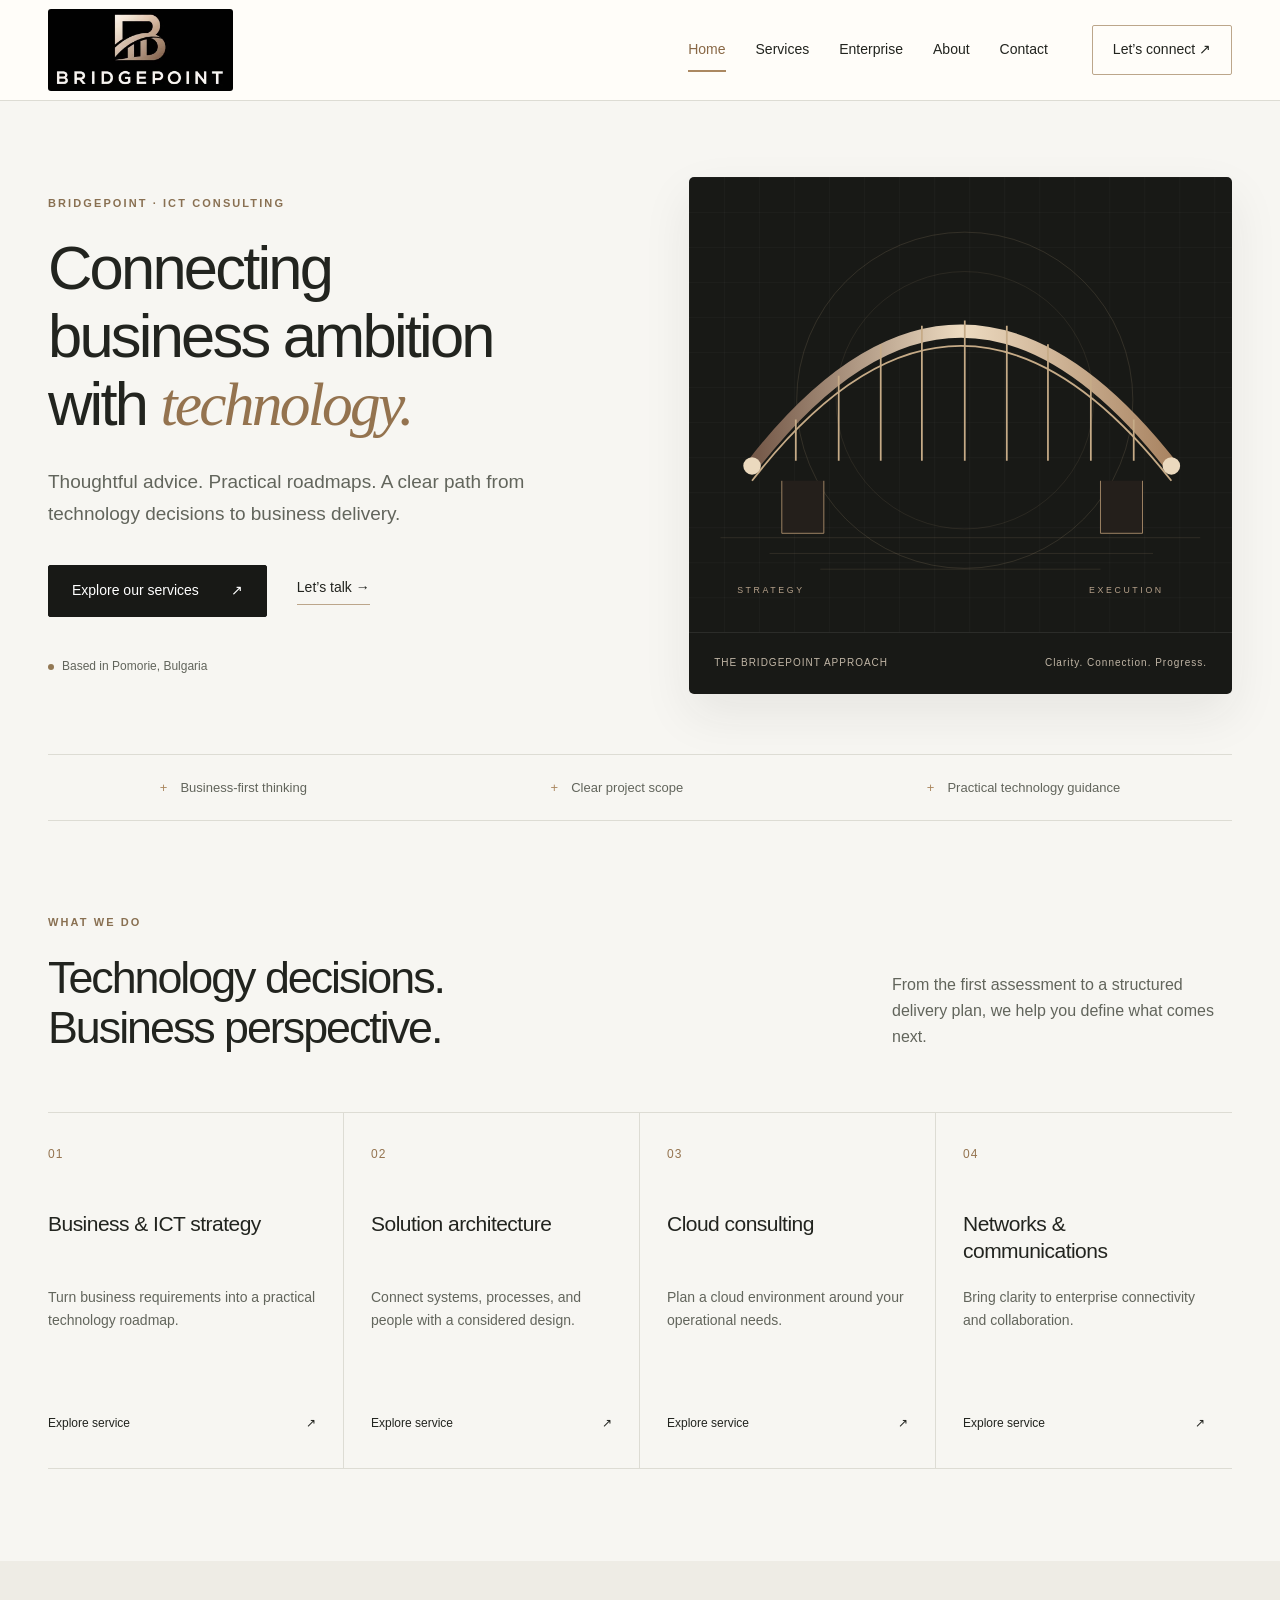
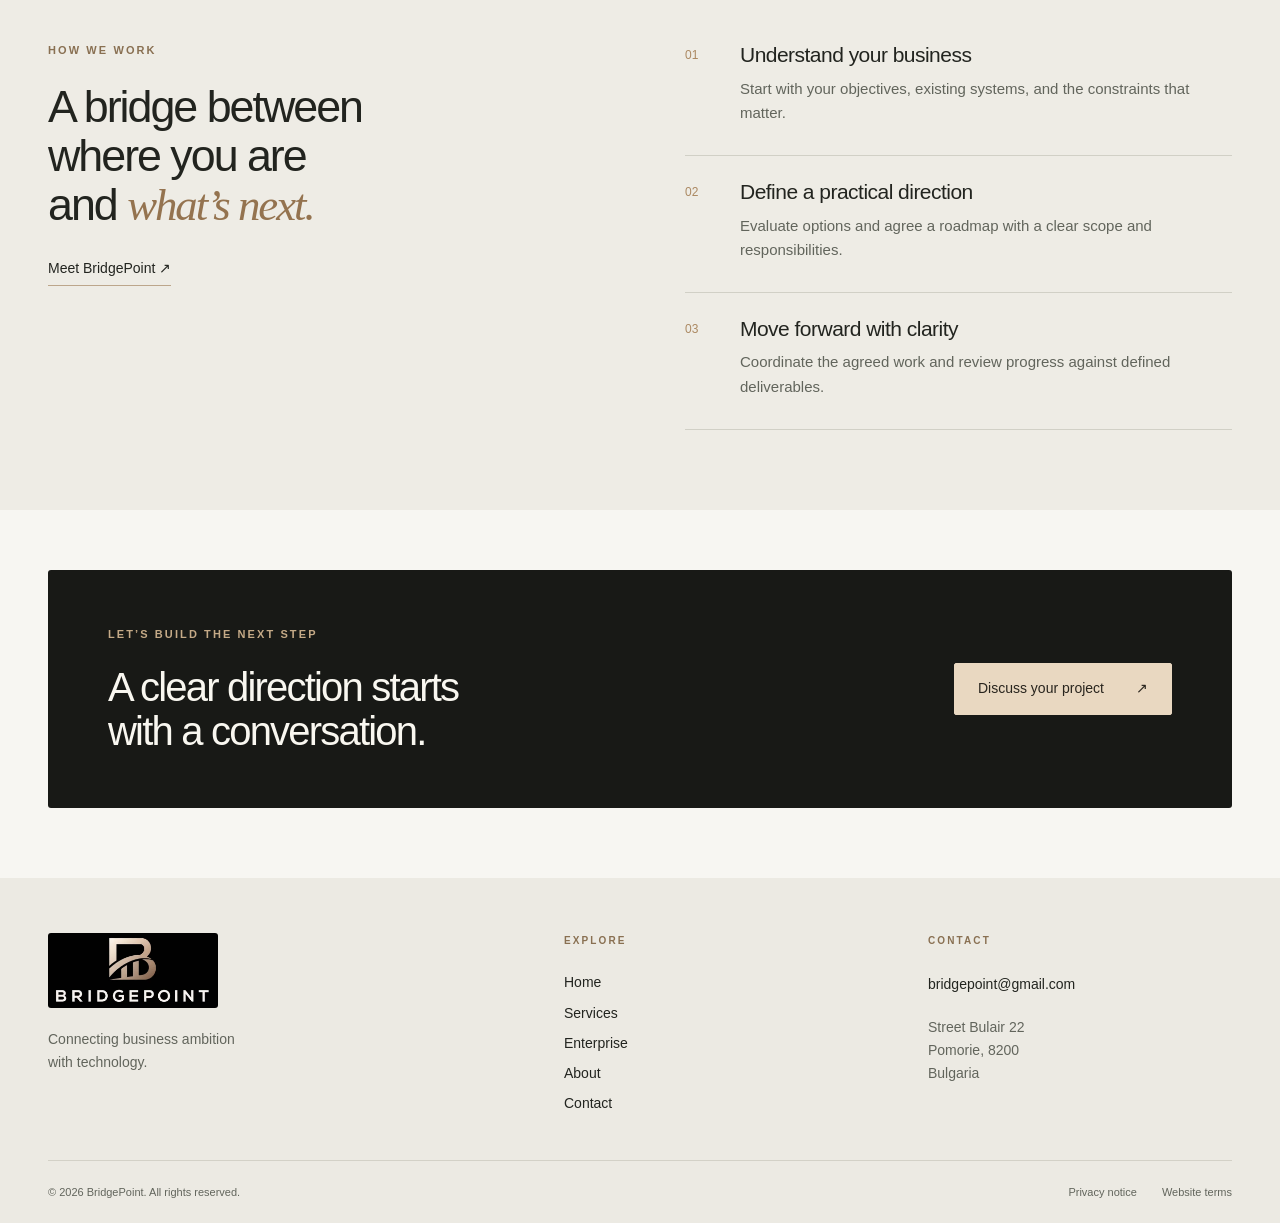
==== index.html @ 07d1a345 "Build BridgePoint multipage ICT consulting website" ====
<!doctype html><html lang="en"><head><meta charset="UTF-8"><meta name="viewport" content="width=device-width, initial-scale=1"><title>ICT Consulting & Business Technology | BridgePoint</title><meta name="description" content="BridgePoint ICT consulting: business technology strategy, solution architecture, cloud planning, and enterprise communications. Pomorie, Bulgaria."><link rel="canonical" href="https://bridgepoints.eu/"><meta name="theme-color" content="#181916"><meta property="og:title" content="ICT Consulting & Business Technology | BridgePoint"><meta property="og:description" content="Connecting business ambition with technology. ICT consulting based in Pomorie, Bulgaria."><meta property="og:type" content="website"><link rel="icon" href="assets/favicon.svg" type="image/svg+xml"><link rel="stylesheet" href="assets/site.css"><script src="assets/site.js" defer></script></head><body><a class="skip-link" href="#main">Skip to content</a><header class="header"><div class="wrap nav-wrap"><a class="brand" href="index.html" aria-label="BridgePoint home"><img src="assets/bridgepoint-logo.webp" width="990" height="435" alt="BridgePoint"></a><button class="menu-button" type="button" aria-expanded="false" aria-controls="primary-nav">Menu <span aria-hidden="true">☰</span></button><nav id="primary-nav" aria-label="Main navigation"><a href="index.html" aria-current="page">Home</a><a href="services.html" >Services</a><a href="enterprise.html" >Enterprise</a><a href="about.html" >About</a><a href="contact.html" >Contact</a><a class="nav-cta" href="contact.html">Let’s connect ↗</a></nav></div></header><main id="main"><section class="hero"><div class="wrap hero-grid"><div class="hero-copy"><p class="eyebrow">BRIDGEPOINT · ICT CONSULTING</p><h1>Connecting<br>business ambition<br>with <em>technology.</em></h1><p class="lead">Thoughtful advice. Practical roadmaps. A clear path from technology decisions to business delivery.</p><div class="actions"><a class="button" href="services.html">Explore our services <span aria-hidden="true">↗</span></a><a class="text-link" href="contact.html">Let’s talk <span aria-hidden="true">→</span></a></div><div class="hero-note"><span class="dot"></span> Based in Pomorie, Bulgaria</div></div><div class="hero-visual"><svg class="bridge-art" viewBox="0 0 620 520" role="img" aria-label="Architectural illustration of a bridge connecting two points"><defs><linearGradient id="gold" x1="0" x2="1"><stop stop-color="#735747"/><stop offset=".5" stop-color="#eddbc1"/><stop offset="1" stop-color="#a98462"/></linearGradient><pattern id="grid" width="40" height="40" patternUnits="userSpaceOnUse"><path d="M40 0H0V40" fill="none" stroke="#ffffff" stroke-opacity=".055"/></pattern></defs><rect width="620" height="520" fill="url(#grid)"/><circle cx="315" cy="255" r="192" fill="none" stroke="#c6ab87" stroke-opacity=".18"/><circle cx="315" cy="255" r="147" fill="none" stroke="#c6ab87" stroke-opacity=".12"/><path d="M72 330Q310 22 551 330" fill="none" stroke="url(#gold)" stroke-width="15"/><path d="M72 347Q310 39 551 347" fill="none" stroke="#c6ab87" stroke-width="2"/><path d="M73 330H551" stroke="url(#gold)" stroke-width="14"/><g stroke="#c6ab87" stroke-width="2"><path d="M122 277V324M171 227V324M219 191V324M266 170V324M315 164V324M363 170V324M410 191V324M459 227V324M508 277V324"/></g><path d="M106 347V407H154V347M470 347V407H518V347" fill="#241f1b" stroke="#ae906e"/><path d="M36 412H584M92 430H530M150 448H470" stroke="#c6ab87" stroke-opacity=".15"/><circle cx="72" cy="330" r="10" fill="#ebd9be"/><circle cx="551" cy="330" r="10" fill="#ebd9be"/><text x="55" y="475" fill="#b7a28b" font-size="10" letter-spacing="3">STRATEGY</text><text x="457" y="475" fill="#b7a28b" font-size="10" letter-spacing="3">EXECUTION</text></svg><div class="visual-caption"><span>THE BRIDGEPOINT APPROACH</span><span>Clarity. Connection. Progress.</span></div></div></div></section><div class="principles wrap"><span>Business-first thinking</span><span>Clear project scope</span><span>Practical technology guidance</span></div><section class="section wrap"><div class="section-heading"><div><p class="eyebrow">WHAT WE DO</p><h2>Technology decisions.<br>Business perspective.</h2></div><p>From the first assessment to a structured delivery plan, we help you define what comes next.</p></div><div class="card-grid"><article class="service-card"><span class="number">01</span><h3>Business & ICT strategy</h3><p>Turn business requirements into a practical technology roadmap.</p><a href="services.html#service-01">Explore service <span aria-hidden="true">↗</span></a></article><article class="service-card"><span class="number">02</span><h3>Solution architecture</h3><p>Connect systems, processes, and people with a considered design.</p><a href="services.html#service-02">Explore service <span aria-hidden="true">↗</span></a></article><article class="service-card"><span class="number">03</span><h3>Cloud consulting</h3><p>Plan a cloud environment around your operational needs.</p><a href="services.html#service-03">Explore service <span aria-hidden="true">↗</span></a></article><article class="service-card"><span class="number">04</span><h3>Networks & communications</h3><p>Bring clarity to enterprise connectivity and collaboration.</p><a href="services.html#service-04">Explore service <span aria-hidden="true">↗</span></a></article></div></section><section class="approach"><div class="wrap split"><div><p class="eyebrow">HOW WE WORK</p><h2>A bridge between<br>where you are<br>and <em>what’s next.</em></h2><a class="text-link" href="about.html">Meet BridgePoint <span aria-hidden="true">↗</span></a></div><div class="steps"><article><span>01</span><div><h3>Understand your business</h3><p>Start with your objectives, existing systems, and the constraints that matter.</p></div></article><article><span>02</span><div><h3>Define a practical direction</h3><p>Evaluate options and agree a roadmap with a clear scope and responsibilities.</p></div></article><article><span>03</span><div><h3>Move forward with clarity</h3><p>Coordinate the agreed work and review progress against defined deliverables.</p></div></article></div></div></section><section class="cta wrap"><div><p class="eyebrow">LET’S BUILD THE NEXT STEP</p><h2>A clear direction starts<br>with a conversation.</h2></div><a class="button light" href="contact.html">Discuss your project <span aria-hidden="true">↗</span></a></section></main><footer><div class="wrap footer-grid"><div><a class="brand footer-brand" href="index.html"><img src="assets/bridgepoint-logo.webp" alt="BridgePoint" width="990" height="435"></a><p>Connecting business ambition<br>with technology.</p></div><div><p class="eyebrow">EXPLORE</p><a href="index.html" aria-current="page">Home</a><a href="services.html" >Services</a><a href="enterprise.html" >Enterprise</a><a href="about.html" >About</a><a href="contact.html" >Contact</a></div><div><p class="eyebrow">CONTACT</p><a href="mailto:bridgepoint@gmail.com">bridgepoint@gmail.com</a><address>Street Bulair 22<br>Pomorie, 8200<br>Bulgaria</address></div></div><div class="wrap footer-bottom"><span>© 2026 BridgePoint. All rights reserved.</span><div><a href="privacy.html">Privacy notice</a><a href="terms.html">Website terms</a></div></div></footer></body></html>
---- assets/site.css ----
:root{--paper:#f7f6f2;--ink:#22241f;--muted:#62655c;--gold:#ab8861;--line:#dddcd4;--dark:#181916;--serif:Georgia,'Times New Roman',serif}*{box-sizing:border-box}html{scroll-behavior:smooth;scroll-padding-top:100px}body{margin:0;background:var(--paper);color:var(--ink);font-family:Arial,Helvetica,sans-serif;font-size:16px;line-height:1.65}a{color:inherit;text-decoration:none}button,input,select,textarea{font:inherit}a,button{-webkit-tap-highlight-color:transparent}button{cursor:pointer}.wrap{width:min(1240px,calc(100% - 96px));margin:auto}h1,h2,h3,p{margin-top:0}h1,h2{font-weight:400;letter-spacing:-.045em;line-height:1.1}h1{font-size:clamp(44px,4.8vw,72px);margin-bottom:28px}h2{font-size:clamp(34px,3.5vw,48px);margin-bottom:25px}h3{font-size:21px;line-height:1.3;font-weight:500;letter-spacing:-.025em}em{font-family:var(--serif);font-weight:400;color:#94734f}p{color:var(--muted)}.eyebrow{font-size:11px;letter-spacing:2.1px;font-weight:600;color:#897052;margin-bottom:22px}.lead{font-size:19px;line-height:1.7;max-width:570px}.lead.small{font-size:18px}.header{background:#fffdf9;position:sticky;top:0;z-index:20;border-bottom:1px solid var(--line)}.nav-wrap{height:100px;display:flex;align-items:center;justify-content:space-between;gap:30px}.brand{display:block;width:185px;background:#000;flex-shrink:0;border-radius:3px;overflow:hidden}.brand img{display:block;width:100%;height:auto}.nav-wrap nav{display:flex;align-items:center;gap:30px;font-size:14px}.nav-wrap nav a{padding:8px 0}.nav-wrap nav a[aria-current]{color:#896846;box-shadow:0 2px #ab8861}.nav-wrap nav .nav-cta{padding:12px 20px;border:1px solid #bca68b;margin-left:14px;border-radius:2px}.menu-button{display:none}.hero{padding:76px 0 60px}.hero-grid{display:grid;grid-template-columns:1.08fr 1fr;gap:55px;align-items:center}.hero-copy{padding:12px 0}.hero-visual{background:var(--dark);border-radius:5px;position:relative;overflow:hidden;box-shadow:0 20px 50px #292b2114}.bridge-art{display:block;width:100%;height:auto}.visual-caption{display:flex;justify-content:space-between;border-top:1px solid #ffffff15;padding:22px 25px;color:#c1b6a6;font-size:10px;letter-spacing:1px;gap:16px}.actions{display:flex;align-items:center;gap:30px;margin:34px 0}.button{display:inline-flex;align-items:center;justify-content:center;gap:32px;min-height:52px;background:var(--dark);color:#fff;padding:13px 23px;border:1px solid var(--dark);border-radius:2px;font-size:14px;transition:transform .2s,background .2s}.button:hover{background:#3b3b30;transform:translateY(-2px)}.button.light{background:#e9d8c1;color:#29251e;border-color:#e9d8c1}.button.light:hover{background:#fff1df}.text-link{font-size:14px;border-bottom:1px solid #bca68b;display:inline-block;padding-bottom:5px}.hero-note{color:var(--muted);font-size:12px;display:flex;align-items:center;gap:8px;margin-top:40px}.dot{width:6px;height:6px;background:#927854;border-radius:50%}.principles{border-top:1px solid var(--line);border-bottom:1px solid var(--line);display:flex;justify-content:space-around;gap:20px;padding:22px 0;font-size:13px;color:#62655c}.principles span:before{content:'+';color:var(--gold);margin-right:13px}.section{padding-top:92px;padding-bottom:92px}.section-heading{display:flex;justify-content:space-between;align-items:flex-end;gap:60px;margin-bottom:35px}.section-heading p:last-child{max-width:340px;margin-bottom:26px}.card-grid{display:grid;grid-template-columns:repeat(4,1fr);border-top:1px solid var(--line);border-bottom:1px solid var(--line)}.service-card{padding:32px 27px 35px 0;border-right:1px solid var(--line)}.service-card:not(:first-child){padding-left:27px}.service-card:last-child{border-right:0}.number{font-size:12px;color:#94734f;display:block;margin-bottom:45px;letter-spacing:1px}.service-card h3{min-height:55px}.service-card p{font-size:14px;min-height:94px}.service-card a{font-size:12px;display:flex;justify-content:space-between;padding-top:20px}.approach{background:#eeece5;padding:80px 0}.split{display:grid;grid-template-columns:1fr 1fr;gap:90px;align-items:start}.steps article{display:flex;gap:30px;border-bottom:1px solid #d1d0c6;padding:22px 0}.steps article:first-child{padding-top:0}.steps article>span{color:var(--gold);font-size:12px;min-width:25px;padding-top:5px}.steps h3{margin-bottom:8px}.steps p{font-size:15px;margin-bottom:7px}.cta{background:var(--dark);color:#f9f7f0;padding:55px 60px;display:flex;justify-content:space-between;align-items:center;gap:35px;margin-top:60px;margin-bottom:70px;border-radius:3px}.cta .eyebrow{color:#c5aa87}.cta h2{font-size:40px;margin:0}.cta .button{flex-shrink:0}footer{background:#eceae3;padding:55px 0 22px}.footer-grid{display:grid;grid-template-columns:1.5fr 1fr 1fr;gap:60px}.footer-brand{width:170px;margin-bottom:20px}.footer-grid p{font-size:14px}.footer-grid>div:nth-child(2) a{display:block;font-size:14px;margin-bottom:7px}.footer-grid .eyebrow{font-size:10px}.footer-grid address{font-size:14px;margin-top:18px;color:var(--muted);font-style:normal}.footer-grid>div:last-child>a{font-size:14px}.footer-bottom{border-top:1px solid #d3d1c7;margin-top:38px;padding-top:22px;display:flex;justify-content:space-between;font-size:11px;color:var(--muted);gap:20px}.footer-bottom>div{display:flex;gap:25px}.page-hero{padding-top:75px;padding-bottom:65px;border-bottom:1px solid var(--line)}.page-hero h1{font-size:clamp(42px,5vw,70px)}.page-hero .lead{max-width:650px;margin-bottom:0}.service-detail{padding:50px 0;display:grid;grid-template-columns:.15fr 1fr .8fr;gap:50px;border-bottom:1px solid var(--line);scroll-margin-top:100px}.service-detail h2{font-size:32px}.service-detail p{margin-bottom:0}.service-detail ul{margin:0;padding-left:20px;color:var(--muted);font-size:15px}.service-detail li{padding:6px 0}.enterprise-panel{display:grid;grid-template-columns:1fr 1fr;align-items:center;gap:40px;background:var(--dark);color:#fff;padding:55px;margin-top:55px;border-radius:4px}.enterprise-panel p{color:#b8b9ae;max-width:500px}.enterprise-panel .eyebrow{color:#c5aa87}.enterprise-panel .button{margin-top:20px}.three-grid{display:grid;grid-template-columns:repeat(3,1fr);gap:50px}.plain-card{border-top:1px solid var(--line);padding-top:28px}.plain-card .number{margin-bottom:35px}.plain-card p{font-size:15px}.brand-panel{background:#000;border-radius:4px;padding:50px 25px}.brand-panel img{width:100%;height:auto;display:block}.brand-panel p{text-align:center;font-size:9px;letter-spacing:2px;color:#b6a38e;margin:30px 0 0}.details p{border-bottom:1px solid var(--line);padding-bottom:16px;font-size:15px}.details span{display:block;font-size:11px;letter-spacing:1px;text-transform:uppercase;color:#94734f;margin-bottom:7px}.contact-grid{display:grid;grid-template-columns:.8fr 1.2fr;gap:90px;padding-top:60px;padding-bottom:85px}.email-link{font-size:clamp(16px,1.8vw,23px);display:inline-block;border-bottom:1px solid #bca68b;margin:15px 0 40px}.address{border-top:1px solid var(--line);padding-top:30px}.address .eyebrow{display:block}.address address{font-style:normal;font-size:18px;margin-bottom:20px}.muted{font-size:13px;margin-top:30px}.contact-form{background:#fffdfa;padding:40px;border:1px solid var(--line);border-radius:4px}.contact-form h2{font-size:28px;letter-spacing:-.03em}.contact-form>p{font-size:13px}.contact-form label{display:block;font-size:12px;font-weight:600;margin:0 0 20px}.form-row{display:grid;grid-template-columns:1fr 1fr;gap:20px}input,select,textarea{display:block;width:100%;background:#faf9f5;border:1px solid #c8c7be;border-radius:2px;padding:11px 12px;margin-top:7px;color:var(--ink);font-size:15px}textarea{resize:vertical}input:focus,select:focus,textarea:focus{outline:2px solid #94734f;outline-offset:2px}.form-note a{text-decoration:underline}#form-status{margin:16px 0 0}#email-fallback p{font-size:13px}.legal{padding-top:60px;padding-bottom:80px;max-width:850px}.legal h2{font-size:25px;margin-top:30px}.legal a{text-decoration:underline}.skip-link{position:fixed;left:20px;top:-80px;padding:10px 20px;background:#fff;z-index:50}.skip-link:focus{top:15px}:focus-visible{outline:2px solid #9d754d;outline-offset:5px}a:hover{color:#96734a}.button:hover{color:#fff}.button.light:hover{color:#29251e}
@media(min-width:1500px){.hero{padding-top:95px;padding-bottom:80px}}@media(max-width:1050px){.wrap{width:calc(100% - 56px)}.nav-wrap nav{gap:18px}.nav-wrap nav .nav-cta{display:none}.hero-grid{gap:30px}.hero-visual{align-self:center}.split,.contact-grid{gap:45px}.card-grid{grid-template-columns:1fr 1fr}.service-card:nth-child(2){border-right:0}.service-card:nth-child(n+3){border-top:1px solid var(--line)}.service-card:nth-child(3){padding-left:0}.service-card p{min-height:60px}.service-detail{gap:30px}.visual-caption{font-size:8px}.enterprise-panel{padding:35px}.three-grid{gap:30px}.cta{padding:40px}.cta h2{font-size:32px}}
@media(max-width:720px){.wrap{width:calc(100% - 40px)}.nav-wrap{height:78px}.brand{width:140px}.menu-button{display:flex;gap:13px;align-items:center;background:transparent;border:1px solid var(--line);padding:9px 13px;font-size:13px}.nav-wrap nav{display:none;position:absolute;top:77px;left:0;right:0;background:#fffdf9;padding:20px;border-bottom:1px solid var(--line);flex-direction:column;align-items:stretch;gap:6px}.nav-wrap nav.is-open{display:flex}.nav-wrap nav a{padding:10px 14px}.nav-wrap nav a[aria-current]{box-shadow:none;background:#f0ece3}.hero{padding:42px 0 35px}.hero-grid{grid-template-columns:1fr;gap:35px}.hero-copy{padding:0}.hero h1{font-size:clamp(40px,9.2vw,61px)}.hero .lead{font-size:17px}.eyebrow{font-size:10px;letter-spacing:1.7px}.actions{gap:20px;margin:26px 0}.button{font-size:13px;padding:12px 18px;gap:20px}.hero-note{margin-top:24px}.hero-visual .bridge-art{max-height:360px}.visual-caption{font-size:8px;padding:15px}.principles{flex-wrap:wrap;justify-content:flex-start;gap:10px 20px;padding:18px 0;font-size:11px}.section{padding-top:55px;padding-bottom:55px}.section-heading{display:block;margin-bottom:22px}.section-heading h2{font-size:36px}.section-heading p:last-child{font-size:15px;max-width:100%}.service-card{padding:25px 18px 25px 0}.service-card:not(:first-child){padding-left:18px}.service-card:nth-child(3){padding-left:0}.service-card h3{font-size:18px;min-height:48px}.service-card p{font-size:13px;min-height:95px}.service-card a{font-size:11px}.number{margin-bottom:26px}.split{grid-template-columns:1fr;gap:35px}.approach{padding:50px 0}.approach h2{font-size:38px}.steps article{gap:20px}.steps h3{font-size:19px}.cta{display:block;padding:35px 25px;margin-top:35px;margin-bottom:45px}.cta h2{font-size:32px}.cta .button{margin-top:30px}.footer-grid{grid-template-columns:1fr 1fr;gap:30px}.footer-grid>div:first-child{grid-column:1/-1}.footer-grid p{margin-bottom:0}.footer-grid .eyebrow{margin-bottom:15px}.footer-grid>div:last-child>a{font-size:12px}.footer-bottom{flex-direction:column;gap:15px}.page-hero{padding-top:45px;padding-bottom:40px}.page-hero h1{font-size:42px}.page-hero .lead{font-size:17px}.service-detail{grid-template-columns:1fr;padding:30px 0;gap:10px}.service-detail .number{margin:0}.service-detail h2{font-size:29px;margin-bottom:15px}.service-detail ul{margin-top:10px}.enterprise-panel{grid-template-columns:1fr;gap:20px;padding:30px 25px;margin-top:35px}.enterprise-panel .bridge-art{max-height:300px}.enterprise-panel h2{font-size:36px}.three-grid{grid-template-columns:1fr;gap:30px}.plain-card .number{margin-bottom:20px}.contact-grid{grid-template-columns:1fr;gap:40px;padding-top:40px;padding-bottom:45px}.contact-form{padding:25px 20px}.form-row{grid-template-columns:1fr;gap:0}.contact-form h2{font-size:25px}.email-link{font-size:21px}.brand-panel{padding:30px 20px}.legal{padding-top:30px;padding-bottom:45px}}
@media(prefers-reduced-motion:reduce){html{scroll-behavior:auto}*{transition:none!important}}
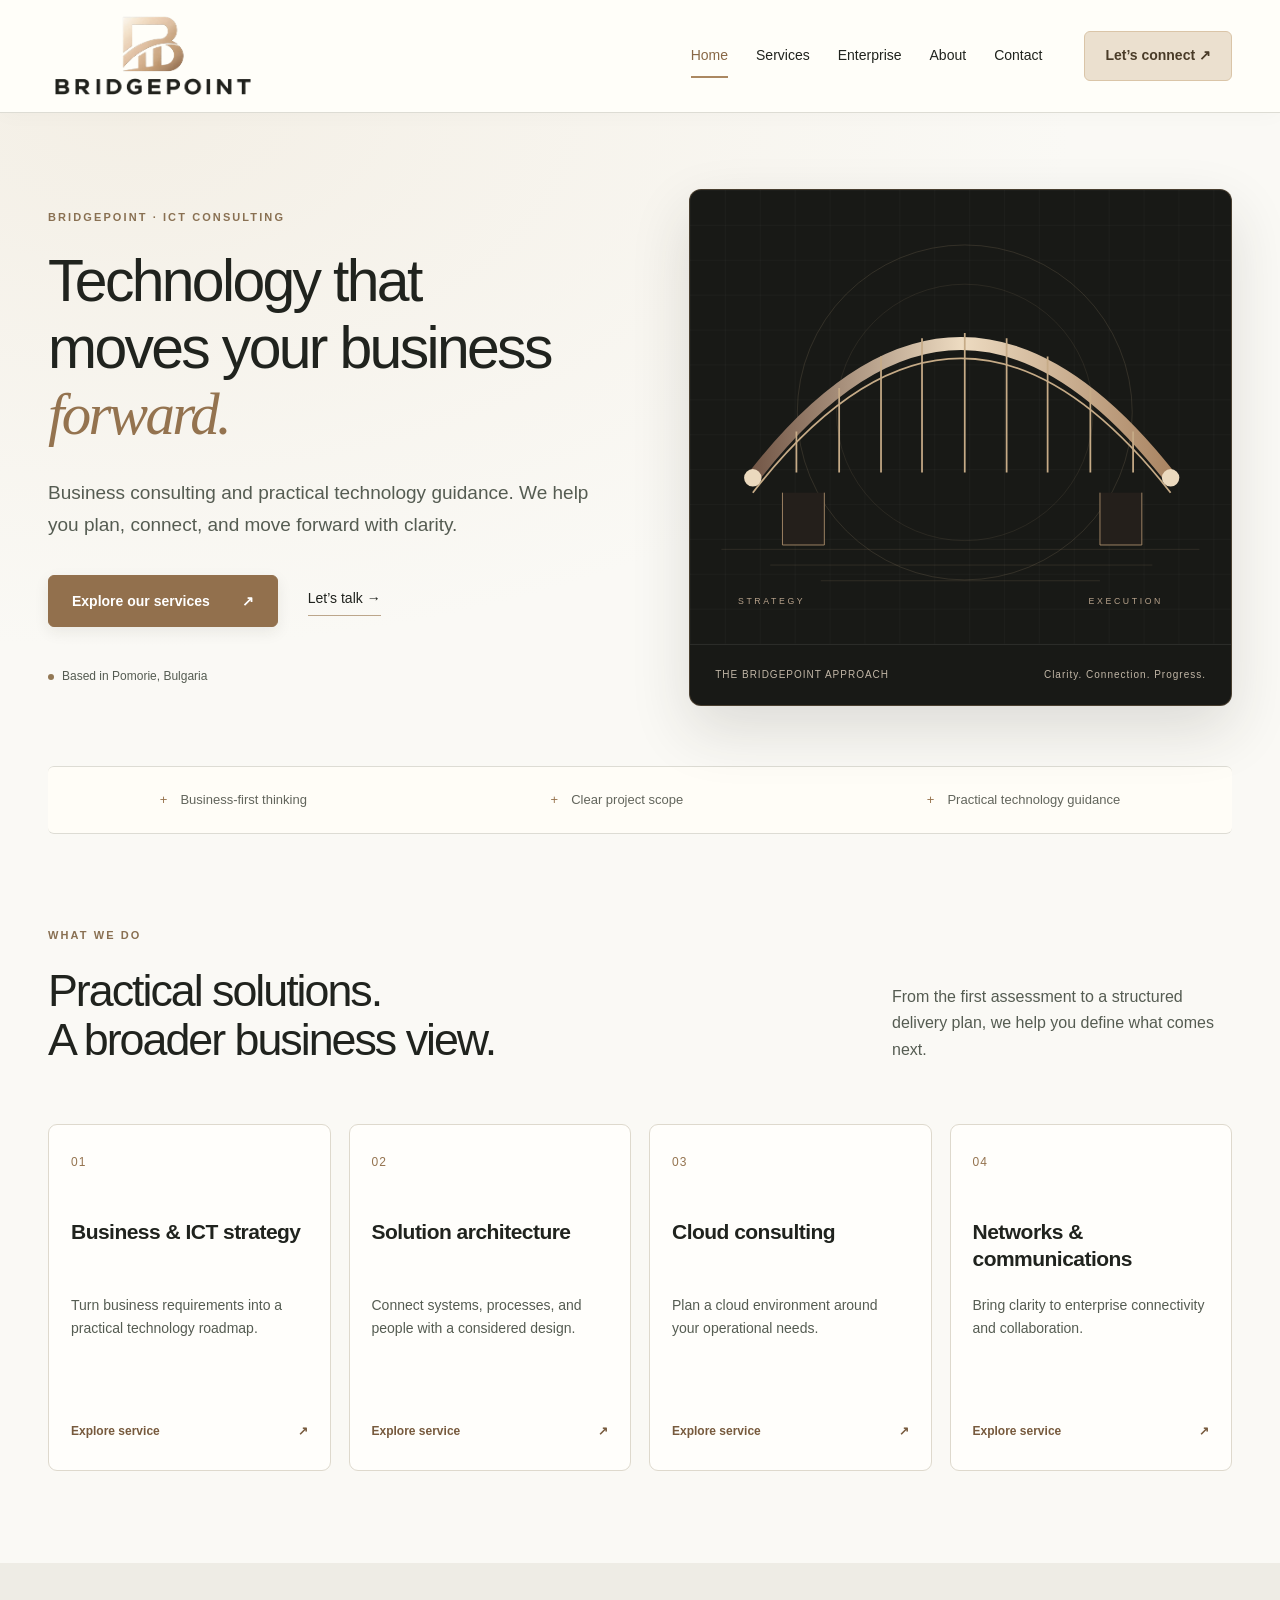
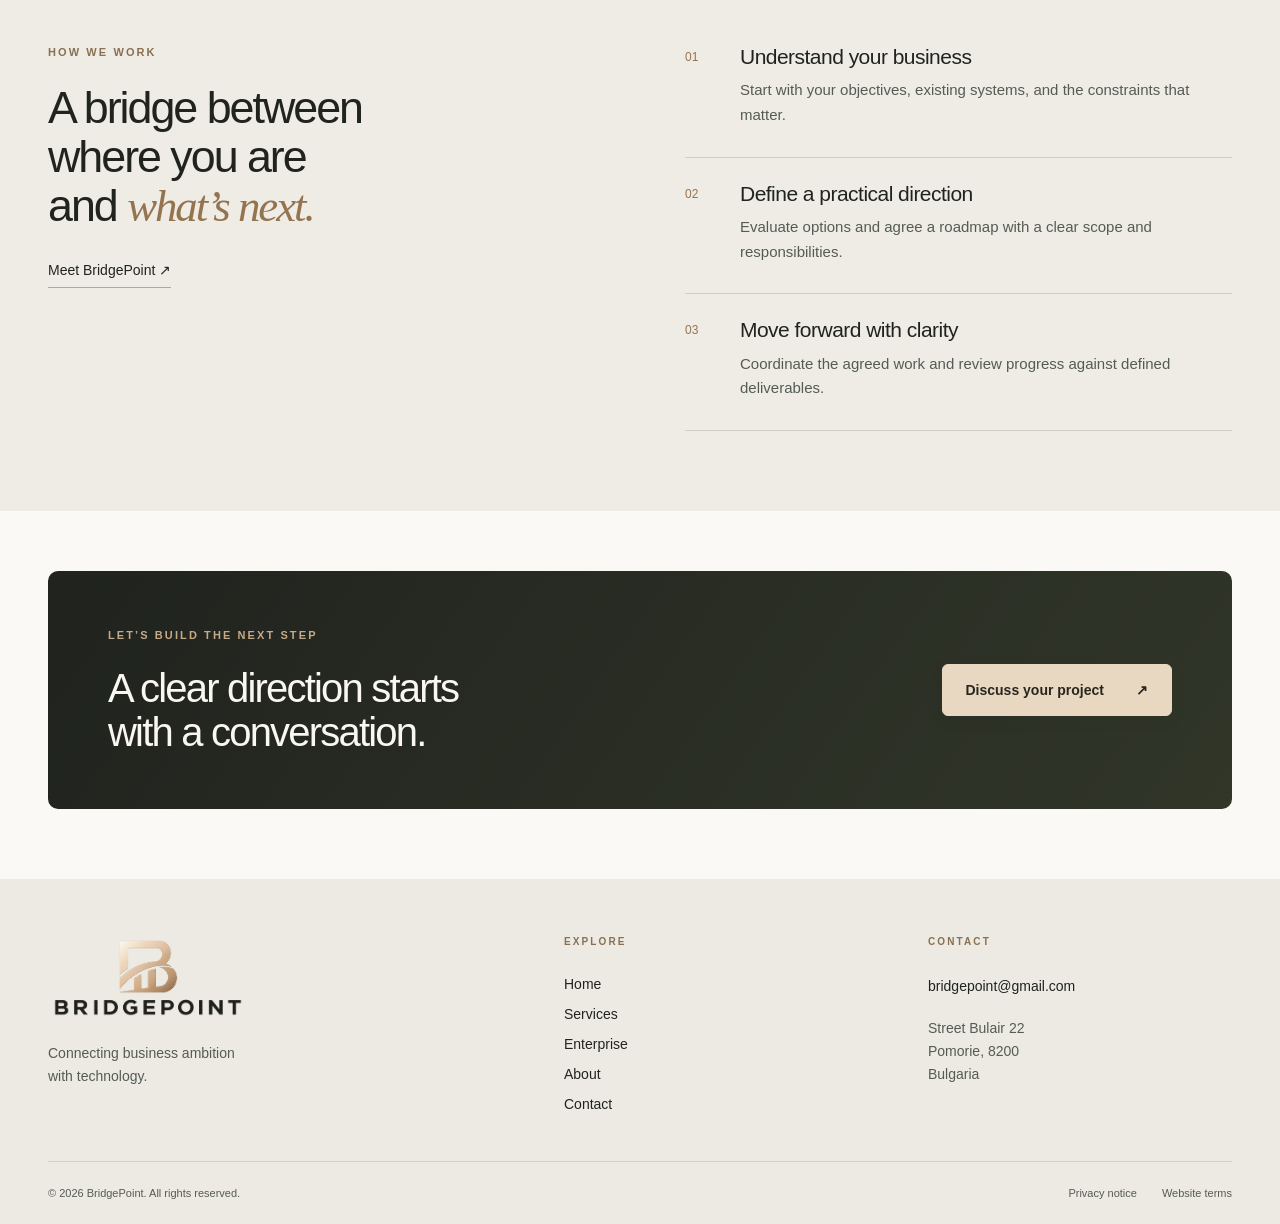
==== commit adfcc9bb: "Polish BridgePoint branding and static-site security" ====
--- a/index.html
+++ b/index.html
@@ -1 +1 @@
-<!doctype html><html lang="en"><head><meta charset="UTF-8"><meta name="viewport" content="width=device-width, initial-scale=1"><title>ICT Consulting & Business Technology | BridgePoint</title><meta name="description" content="BridgePoint ICT consulting: business technology strategy, solution architecture, cloud planning, and enterprise communications. Pomorie, Bulgaria."><link rel="canonical" href="https://bridgepoints.eu/"><meta name="theme-color" content="#181916"><meta property="og:title" content="ICT Consulting & Business Technology | BridgePoint"><meta property="og:description" content="Connecting business ambition with technology. ICT consulting based in Pomorie, Bulgaria."><meta property="og:type" content="website"><link rel="icon" href="assets/favicon.svg" type="image/svg+xml"><link rel="stylesheet" href="assets/site.css"><script src="assets/site.js" defer></script></head><body><a class="skip-link" href="#main">Skip to content</a><header class="header"><div class="wrap nav-wrap"><a class="brand" href="index.html" aria-label="BridgePoint home"><img src="assets/bridgepoint-logo.webp" width="990" height="435" alt="BridgePoint"></a><button class="menu-button" type="button" aria-expanded="false" aria-controls="primary-nav">Menu <span aria-hidden="true">☰</span></button><nav id="primary-nav" aria-label="Main navigation"><a href="index.html" aria-current="page">Home</a><a href="services.html" >Services</a><a href="enterprise.html" >Enterprise</a><a href="about.html" >About</a><a href="contact.html" >Contact</a><a class="nav-cta" href="contact.html">Let’s connect ↗</a></nav></div></header><main id="main"><section class="hero"><div class="wrap hero-grid"><div class="hero-copy"><p class="eyebrow">BRIDGEPOINT · ICT CONSULTING</p><h1>Connecting<br>business ambition<br>with <em>technology.</em></h1><p class="lead">Thoughtful advice. Practical roadmaps. A clear path from technology decisions to business delivery.</p><div class="actions"><a class="button" href="services.html">Explore our services <span aria-hidden="true">↗</span></a><a class="text-link" href="contact.html">Let’s talk <span aria-hidden="true">→</span></a></div><div class="hero-note"><span class="dot"></span> Based in Pomorie, Bulgaria</div></div><div class="hero-visual"><svg class="bridge-art" viewBox="0 0 620 520" role="img" aria-label="Architectural illustration of a bridge connecting two points"><defs><linearGradient id="gold" x1="0" x2="1"><stop stop-color="#735747"/><stop offset=".5" stop-color="#eddbc1"/><stop offset="1" stop-color="#a98462"/></linearGradient><pattern id="grid" width="40" height="40" patternUnits="userSpaceOnUse"><path d="M40 0H0V40" fill="none" stroke="#ffffff" stroke-opacity=".055"/></pattern></defs><rect width="620" height="520" fill="url(#grid)"/><circle cx="315" cy="255" r="192" fill="none" stroke="#c6ab87" stroke-opacity=".18"/><circle cx="315" cy="255" r="147" fill="none" stroke="#c6ab87" stroke-opacity=".12"/><path d="M72 330Q310 22 551 330" fill="none" stroke="url(#gold)" stroke-width="15"/><path d="M72 347Q310 39 551 347" fill="none" stroke="#c6ab87" stroke-width="2"/><path d="M73 330H551" stroke="url(#gold)" stroke-width="14"/><g stroke="#c6ab87" stroke-width="2"><path d="M122 277V324M171 227V324M219 191V324M266 170V324M315 164V324M363 170V324M410 191V324M459 227V324M508 277V324"/></g><path d="M106 347V407H154V347M470 347V407H518V347" fill="#241f1b" stroke="#ae906e"/><path d="M36 412H584M92 430H530M150 448H470" stroke="#c6ab87" stroke-opacity=".15"/><circle cx="72" cy="330" r="10" fill="#ebd9be"/><circle cx="551" cy="330" r="10" fill="#ebd9be"/><text x="55" y="475" fill="#b7a28b" font-size="10" letter-spacing="3">STRATEGY</text><text x="457" y="475" fill="#b7a28b" font-size="10" letter-spacing="3">EXECUTION</text></svg><div class="visual-caption"><span>THE BRIDGEPOINT APPROACH</span><span>Clarity. Connection. Progress.</span></div></div></div></section><div class="principles wrap"><span>Business-first thinking</span><span>Clear project scope</span><span>Practical technology guidance</span></div><section class="section wrap"><div class="section-heading"><div><p class="eyebrow">WHAT WE DO</p><h2>Technology decisions.<br>Business perspective.</h2></div><p>From the first assessment to a structured delivery plan, we help you define what comes next.</p></div><div class="card-grid"><article class="service-card"><span class="number">01</span><h3>Business & ICT strategy</h3><p>Turn business requirements into a practical technology roadmap.</p><a href="services.html#service-01">Explore service <span aria-hidden="true">↗</span></a></article><article class="service-card"><span class="number">02</span><h3>Solution architecture</h3><p>Connect systems, processes, and people with a considered design.</p><a href="services.html#service-02">Explore service <span aria-hidden="true">↗</span></a></article><article class="service-card"><span class="number">03</span><h3>Cloud consulting</h3><p>Plan a cloud environment around your operational needs.</p><a href="services.html#service-03">Explore service <span aria-hidden="true">↗</span></a></article><article class="service-card"><span class="number">04</span><h3>Networks & communications</h3><p>Bring clarity to enterprise connectivity and collaboration.</p><a href="services.html#service-04">Explore service <span aria-hidden="true">↗</span></a></article></div></section><section class="approach"><div class="wrap split"><div><p class="eyebrow">HOW WE WORK</p><h2>A bridge between<br>where you are<br>and <em>what’s next.</em></h2><a class="text-link" href="about.html">Meet BridgePoint <span aria-hidden="true">↗</span></a></div><div class="steps"><article><span>01</span><div><h3>Understand your business</h3><p>Start with your objectives, existing systems, and the constraints that matter.</p></div></article><article><span>02</span><div><h3>Define a practical direction</h3><p>Evaluate options and agree a roadmap with a clear scope and responsibilities.</p></div></article><article><span>03</span><div><h3>Move forward with clarity</h3><p>Coordinate the agreed work and review progress against defined deliverables.</p></div></article></div></div></section><section class="cta wrap"><div><p class="eyebrow">LET’S BUILD THE NEXT STEP</p><h2>A clear direction starts<br>with a conversation.</h2></div><a class="button light" href="contact.html">Discuss your project <span aria-hidden="true">↗</span></a></section></main><footer><div class="wrap footer-grid"><div><a class="brand footer-brand" href="index.html"><img src="assets/bridgepoint-logo.webp" alt="BridgePoint" width="990" height="435"></a><p>Connecting business ambition<br>with technology.</p></div><div><p class="eyebrow">EXPLORE</p><a href="index.html" aria-current="page">Home</a><a href="services.html" >Services</a><a href="enterprise.html" >Enterprise</a><a href="about.html" >About</a><a href="contact.html" >Contact</a></div><div><p class="eyebrow">CONTACT</p><a href="mailto:bridgepoint@gmail.com">bridgepoint@gmail.com</a><address>Street Bulair 22<br>Pomorie, 8200<br>Bulgaria</address></div></div><div class="wrap footer-bottom"><span>© 2026 BridgePoint. All rights reserved.</span><div><a href="privacy.html">Privacy notice</a><a href="terms.html">Website terms</a></div></div></footer></body></html>+<!doctype html><html lang="en"><head><meta charset="UTF-8"><meta name="viewport" content="width=device-width, initial-scale=1"><title>ICT Consulting & Business Technology | BridgePoint</title><meta name="description" content="BridgePoint ICT consulting: business technology strategy, solution architecture, cloud planning, and enterprise communications. Pomorie, Bulgaria."><link rel="canonical" href="https://www.bridgepoints.io/"><meta name="referrer" content="strict-origin-when-cross-origin"><meta http-equiv="Content-Security-Policy" content="default-src 'self'; script-src 'self'; style-src 'self'; img-src 'self' data:; font-src 'self'; connect-src 'none'; object-src 'none'; base-uri 'self'; form-action mailto:; frame-src 'none'"><meta name="theme-color" content="#181916"><meta property="og:title" content="ICT Consulting & Business Technology | BridgePoint"><meta property="og:description" content="Connecting business ambition with technology. ICT consulting based in Pomorie, Bulgaria."><meta property="og:type" content="website"><link rel="icon" href="assets/favicon.svg" type="image/svg+xml"><link rel="stylesheet" href="assets/site.css?v=2"><script src="assets/site.js" defer></script></head><body><a class="skip-link" href="#main">Skip to content</a><header class="header"><div class="wrap nav-wrap"><a class="brand" href="index.html" aria-label="BridgePoint home"><img src="assets/bridgepoint-logo-transparent.webp" width="946" height="415" alt="BridgePoint"></a><button class="menu-button" type="button" aria-expanded="false" aria-controls="primary-nav">Menu <span aria-hidden="true">☰</span></button><nav id="primary-nav" aria-label="Main navigation"><a href="index.html" aria-current="page">Home</a><a href="services.html" >Services</a><a href="enterprise.html" >Enterprise</a><a href="about.html" >About</a><a href="contact.html" >Contact</a><a class="nav-cta" href="contact.html">Let’s connect ↗</a></nav></div></header><main id="main"><section class="hero"><div class="wrap hero-grid"><div class="hero-copy"><p class="eyebrow">BRIDGEPOINT · ICT CONSULTING</p><h1>Technology that<br>moves your business<br><em>forward.</em></h1><p class="lead">Business consulting and practical technology guidance. We help you plan, connect, and move forward with clarity.</p><div class="actions"><a class="button" href="services.html">Explore our services <span aria-hidden="true">↗</span></a><a class="text-link" href="contact.html">Let’s talk <span aria-hidden="true">→</span></a></div><div class="hero-note"><span class="dot"></span> Based in Pomorie, Bulgaria</div></div><div class="hero-visual"><svg class="bridge-art" viewBox="0 0 620 520" role="img" aria-label="Architectural illustration of a bridge connecting two points"><defs><linearGradient id="gold" x1="0" x2="1"><stop stop-color="#735747"/><stop offset=".5" stop-color="#eddbc1"/><stop offset="1" stop-color="#a98462"/></linearGradient><pattern id="grid" width="40" height="40" patternUnits="userSpaceOnUse"><path d="M40 0H0V40" fill="none" stroke="#ffffff" stroke-opacity=".055"/></pattern></defs><rect width="620" height="520" fill="url(#grid)"/><circle cx="315" cy="255" r="192" fill="none" stroke="#c6ab87" stroke-opacity=".18"/><circle cx="315" cy="255" r="147" fill="none" stroke="#c6ab87" stroke-opacity=".12"/><path d="M72 330Q310 22 551 330" fill="none" stroke="url(#gold)" stroke-width="15"/><path d="M72 347Q310 39 551 347" fill="none" stroke="#c6ab87" stroke-width="2"/><path d="M73 330H551" stroke="url(#gold)" stroke-width="14"/><g stroke="#c6ab87" stroke-width="2"><path d="M122 277V324M171 227V324M219 191V324M266 170V324M315 164V324M363 170V324M410 191V324M459 227V324M508 277V324"/></g><path d="M106 347V407H154V347M470 347V407H518V347" fill="#241f1b" stroke="#ae906e"/><path d="M36 412H584M92 430H530M150 448H470" stroke="#c6ab87" stroke-opacity=".15"/><circle cx="72" cy="330" r="10" fill="#ebd9be"/><circle cx="551" cy="330" r="10" fill="#ebd9be"/><text x="55" y="475" fill="#b7a28b" font-size="10" letter-spacing="3">STRATEGY</text><text x="457" y="475" fill="#b7a28b" font-size="10" letter-spacing="3">EXECUTION</text></svg><div class="visual-caption"><span>THE BRIDGEPOINT APPROACH</span><span>Clarity. Connection. Progress.</span></div></div></div></section><div class="principles wrap"><span>Business-first thinking</span><span>Clear project scope</span><span>Practical technology guidance</span></div><section class="section wrap"><div class="section-heading"><div><p class="eyebrow">WHAT WE DO</p><h2>Practical solutions.<br>A broader business view.</h2></div><p>From the first assessment to a structured delivery plan, we help you define what comes next.</p></div><div class="card-grid"><article class="service-card"><span class="number">01</span><h3>Business & ICT strategy</h3><p>Turn business requirements into a practical technology roadmap.</p><a href="services.html#service-01">Explore service <span aria-hidden="true">↗</span></a></article><article class="service-card"><span class="number">02</span><h3>Solution architecture</h3><p>Connect systems, processes, and people with a considered design.</p><a href="services.html#service-02">Explore service <span aria-hidden="true">↗</span></a></article><article class="service-card"><span class="number">03</span><h3>Cloud consulting</h3><p>Plan a cloud environment around your operational needs.</p><a href="services.html#service-03">Explore service <span aria-hidden="true">↗</span></a></article><article class="service-card"><span class="number">04</span><h3>Networks & communications</h3><p>Bring clarity to enterprise connectivity and collaboration.</p><a href="services.html#service-04">Explore service <span aria-hidden="true">↗</span></a></article></div></section><section class="approach"><div class="wrap split"><div><p class="eyebrow">HOW WE WORK</p><h2>A bridge between<br>where you are<br>and <em>what’s next.</em></h2><a class="text-link" href="about.html">Meet BridgePoint <span aria-hidden="true">↗</span></a></div><div class="steps"><article><span>01</span><div><h3>Understand your business</h3><p>Start with your objectives, existing systems, and the constraints that matter.</p></div></article><article><span>02</span><div><h3>Define a practical direction</h3><p>Evaluate options and agree a roadmap with a clear scope and responsibilities.</p></div></article><article><span>03</span><div><h3>Move forward with clarity</h3><p>Coordinate the agreed work and review progress against defined deliverables.</p></div></article></div></div></section><section class="cta wrap"><div><p class="eyebrow">LET’S BUILD THE NEXT STEP</p><h2>A clear direction starts<br>with a conversation.</h2></div><a class="button light" href="contact.html">Discuss your project <span aria-hidden="true">↗</span></a></section></main><footer><div class="wrap footer-grid"><div><a class="brand footer-brand" href="index.html"><img src="assets/bridgepoint-logo-transparent.webp" alt="BridgePoint" width="946" height="415"></a><p>Connecting business ambition<br>with technology.</p></div><div><p class="eyebrow">EXPLORE</p><a href="index.html" aria-current="page">Home</a><a href="services.html" >Services</a><a href="enterprise.html" >Enterprise</a><a href="about.html" >About</a><a href="contact.html" >Contact</a></div><div><p class="eyebrow">CONTACT</p><a href="mailto:bridgepoint@gmail.com">bridgepoint@gmail.com</a><address>Street Bulair 22<br>Pomorie, 8200<br>Bulgaria</address></div></div><div class="wrap footer-bottom"><span>© 2026 BridgePoint. All rights reserved.</span><div><a href="privacy.html">Privacy notice</a><a href="terms.html">Website terms</a></div></div></footer></body></html>
--- a/assets/site.css
+++ b/assets/site.css
@@ -2,3 +2,33 @@
 @media(min-width:1500px){.hero{padding-top:95px;padding-bottom:80px}}@media(max-width:1050px){.wrap{width:calc(100% - 56px)}.nav-wrap nav{gap:18px}.nav-wrap nav .nav-cta{display:none}.hero-grid{gap:30px}.hero-visual{align-self:center}.split,.contact-grid{gap:45px}.card-grid{grid-template-columns:1fr 1fr}.service-card:nth-child(2){border-right:0}.service-card:nth-child(n+3){border-top:1px solid var(--line)}.service-card:nth-child(3){padding-left:0}.service-card p{min-height:60px}.service-detail{gap:30px}.visual-caption{font-size:8px}.enterprise-panel{padding:35px}.three-grid{gap:30px}.cta{padding:40px}.cta h2{font-size:32px}}
 @media(max-width:720px){.wrap{width:calc(100% - 40px)}.nav-wrap{height:78px}.brand{width:140px}.menu-button{display:flex;gap:13px;align-items:center;background:transparent;border:1px solid var(--line);padding:9px 13px;font-size:13px}.nav-wrap nav{display:none;position:absolute;top:77px;left:0;right:0;background:#fffdf9;padding:20px;border-bottom:1px solid var(--line);flex-direction:column;align-items:stretch;gap:6px}.nav-wrap nav.is-open{display:flex}.nav-wrap nav a{padding:10px 14px}.nav-wrap nav a[aria-current]{box-shadow:none;background:#f0ece3}.hero{padding:42px 0 35px}.hero-grid{grid-template-columns:1fr;gap:35px}.hero-copy{padding:0}.hero h1{font-size:clamp(40px,9.2vw,61px)}.hero .lead{font-size:17px}.eyebrow{font-size:10px;letter-spacing:1.7px}.actions{gap:20px;margin:26px 0}.button{font-size:13px;padding:12px 18px;gap:20px}.hero-note{margin-top:24px}.hero-visual .bridge-art{max-height:360px}.visual-caption{font-size:8px;padding:15px}.principles{flex-wrap:wrap;justify-content:flex-start;gap:10px 20px;padding:18px 0;font-size:11px}.section{padding-top:55px;padding-bottom:55px}.section-heading{display:block;margin-bottom:22px}.section-heading h2{font-size:36px}.section-heading p:last-child{font-size:15px;max-width:100%}.service-card{padding:25px 18px 25px 0}.service-card:not(:first-child){padding-left:18px}.service-card:nth-child(3){padding-left:0}.service-card h3{font-size:18px;min-height:48px}.service-card p{font-size:13px;min-height:95px}.service-card a{font-size:11px}.number{margin-bottom:26px}.split{grid-template-columns:1fr;gap:35px}.approach{padding:50px 0}.approach h2{font-size:38px}.steps article{gap:20px}.steps h3{font-size:19px}.cta{display:block;padding:35px 25px;margin-top:35px;margin-bottom:45px}.cta h2{font-size:32px}.cta .button{margin-top:30px}.footer-grid{grid-template-columns:1fr 1fr;gap:30px}.footer-grid>div:first-child{grid-column:1/-1}.footer-grid p{margin-bottom:0}.footer-grid .eyebrow{margin-bottom:15px}.footer-grid>div:last-child>a{font-size:12px}.footer-bottom{flex-direction:column;gap:15px}.page-hero{padding-top:45px;padding-bottom:40px}.page-hero h1{font-size:42px}.page-hero .lead{font-size:17px}.service-detail{grid-template-columns:1fr;padding:30px 0;gap:10px}.service-detail .number{margin:0}.service-detail h2{font-size:29px;margin-bottom:15px}.service-detail ul{margin-top:10px}.enterprise-panel{grid-template-columns:1fr;gap:20px;padding:30px 25px;margin-top:35px}.enterprise-panel .bridge-art{max-height:300px}.enterprise-panel h2{font-size:36px}.three-grid{grid-template-columns:1fr;gap:30px}.plain-card .number{margin-bottom:20px}.contact-grid{grid-template-columns:1fr;gap:40px;padding-top:40px;padding-bottom:45px}.contact-form{padding:25px 20px}.form-row{grid-template-columns:1fr;gap:0}.contact-form h2{font-size:25px}.email-link{font-size:21px}.brand-panel{padding:30px 20px}.legal{padding-top:30px;padding-bottom:45px}}
 @media(prefers-reduced-motion:reduce){html{scroll-behavior:auto}*{transition:none!important}}
+/* BridgePoint brand refinement: preserve the existing layout and palette. */
+:root{--paper:#faf9f5;--ink:#20231e;--muted:#555c52;--gold:#97734d}
+.header{background:rgba(255,254,249,.97);box-shadow:0 3px 20px #22241f06}
+.brand{width:210px;background:transparent;border-radius:0;overflow:visible}
+.brand img{object-fit:contain}
+.footer-brand{width:200px}
+.nav-wrap{height:112px}
+.nav-wrap nav{gap:28px;font-weight:500}
+.nav-wrap nav .nav-cta{background:#ebe0cf;color:#493b28;border-color:#dac5a8;border-radius:6px;font-weight:600}
+.hero{background:radial-gradient(ellipse at 10% 0%,#eae0ce65,transparent 58%)}
+.hero h1{font-size:clamp(44px,4.6vw,68px);line-height:1.13}
+.hero-visual{border:1px solid #aa8b6355;border-radius:12px;box-shadow:0 24px 60px #292b2124}
+.button{border-radius:6px;font-weight:600;box-shadow:0 5px 15px #24261f14}
+.hero .button{background:#92704d;border-color:#92704d}
+.hero .button:hover{background:#785839;color:#fff}
+.principles{background:#fffdf7;border-radius:6px}
+.card-grid{gap:18px;border:0}
+.service-card,.service-card:not(:first-child),.service-card:nth-child(3){padding:28px 22px;border:1px solid #ded9cd;border-radius:9px;background:#fffefb;transition:box-shadow .2s,transform .2s,border-color .2s}
+.service-card:last-child{border-right:1px solid #ded9cd}
+.service-card:hover{transform:translateY(-4px);border-color:#c1a984;box-shadow:0 16px 30px #25251e0c}
+.service-card h3{font-weight:600}
+.service-card a{font-weight:600;color:#775a3d}
+.brand-panel{background:#f1ede4;border:1px solid #d9cdbb;padding:45px 30px}
+.brand-panel p{color:#715c43}
+.cta{border-radius:10px;background:linear-gradient(125deg,#20231e,#313629)}
+.contact-form{border-radius:9px;box-shadow:0 15px 45px #22241f06}
+input,select,textarea{border-radius:5px}
+@media(max-width:1050px){.brand{width:180px}.nav-wrap nav{gap:20px}.card-grid{gap:16px}.service-card p{min-height:64px}}
+@media(max-width:720px){.nav-wrap{height:92px}.brand{width:163px}.footer-brand{width:190px}.nav-wrap nav{top:91px}.menu-button{border-radius:5px}.hero h1{font-size:clamp(36px,8.8vw,60px)}.hero-visual{border-radius:9px}.principles{padding:16px 13px}.card-grid{gap:12px}.service-card,.service-card:not(:first-child),.service-card:nth-child(3){padding:23px 16px}.service-card p{min-height:100px}.service-card h3{font-size:18px}.brand-panel{padding:30px 20px}}
+@media(prefers-reduced-motion:reduce){.service-card:hover{transform:none}}
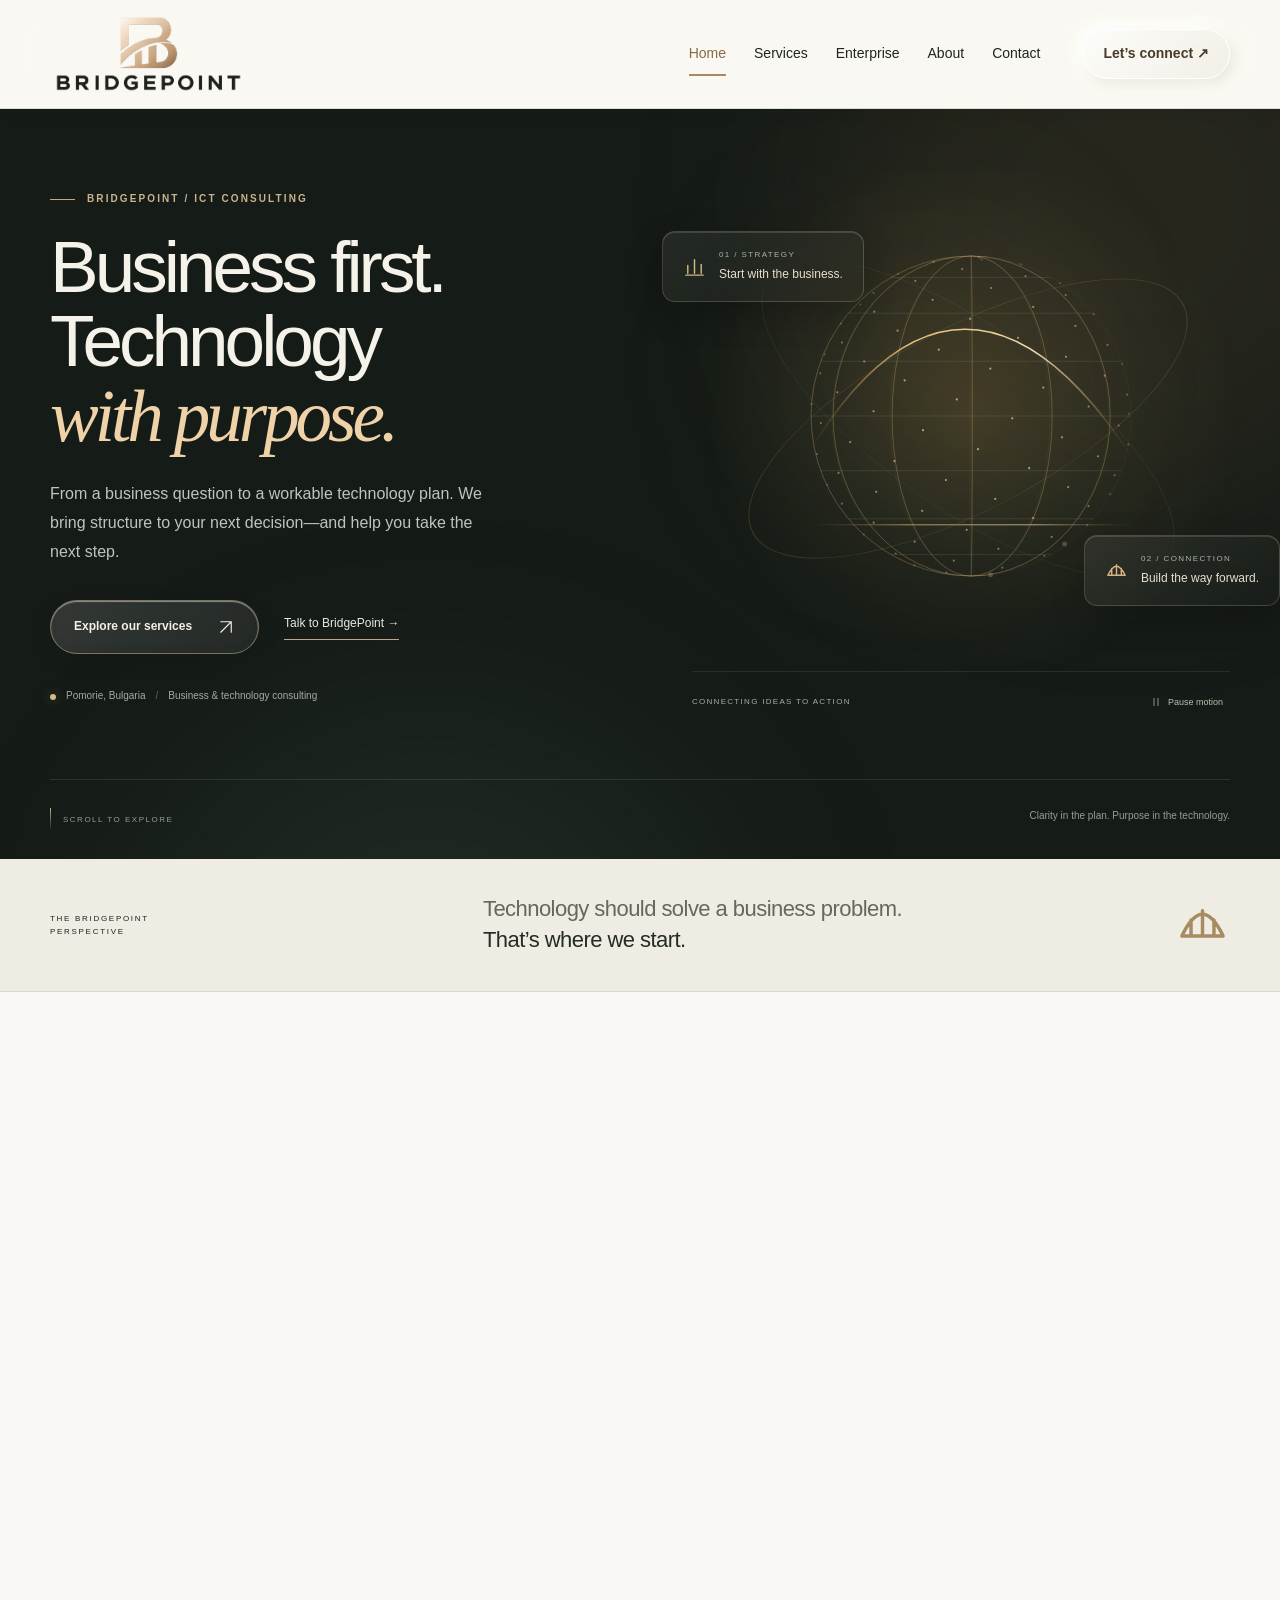
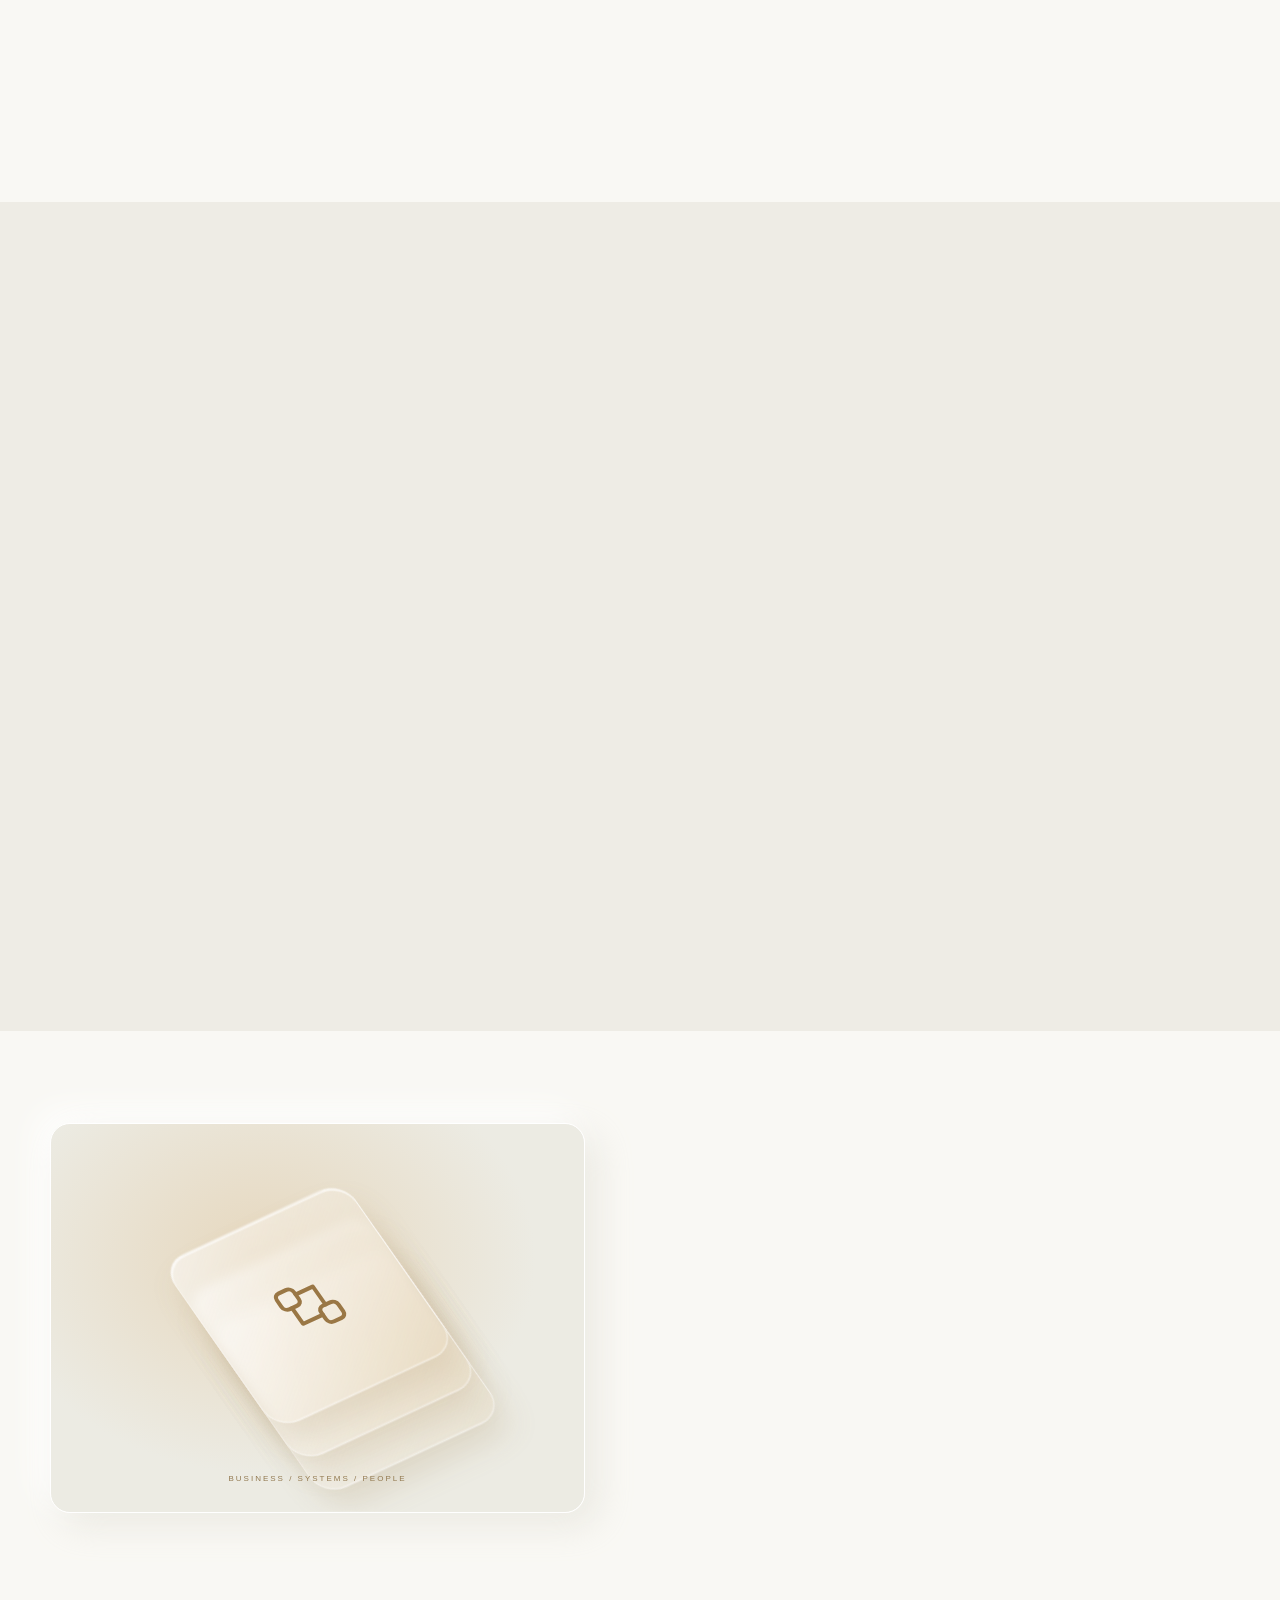
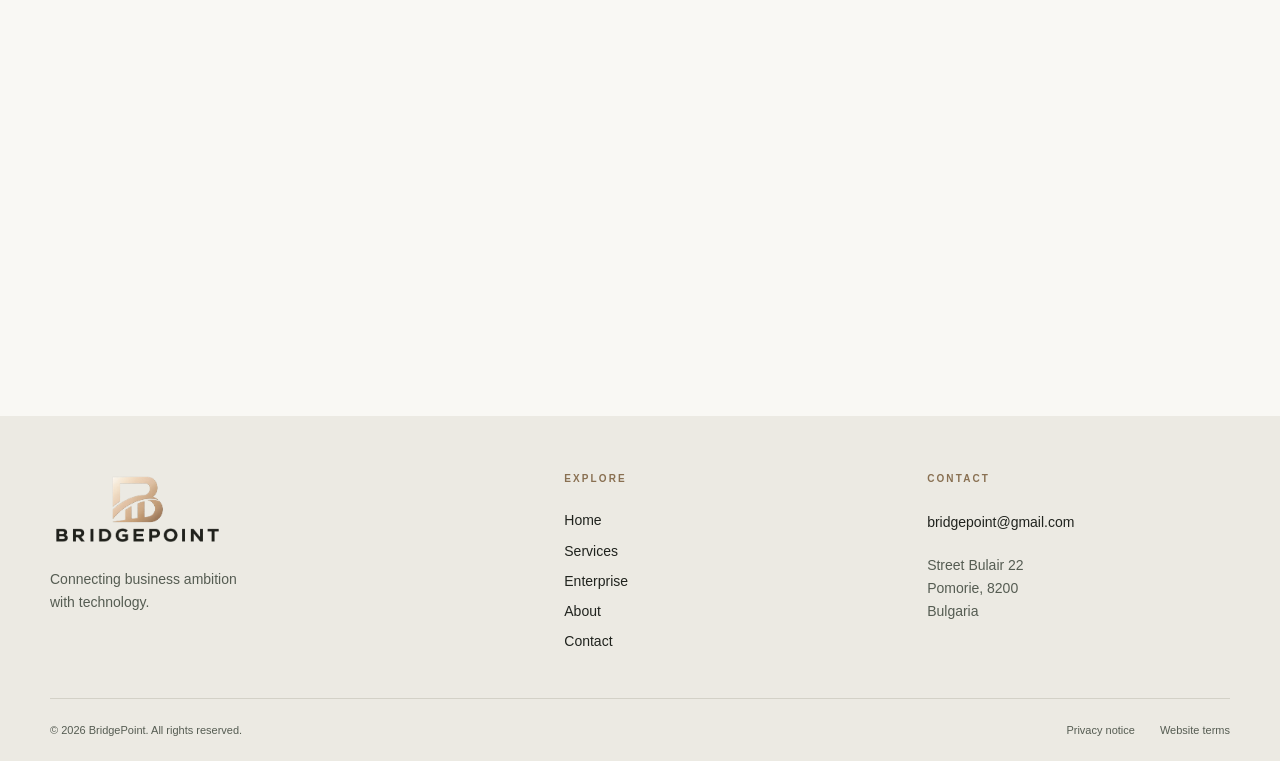
==== commit af1fada9: "Give BridgePoint a cinematic visual identity and optional motion" ====
--- a/index.html
+++ b/index.html
@@ -1 +1 @@
-<!doctype html><html lang="en"><head><meta charset="UTF-8"><meta name="viewport" content="width=device-width, initial-scale=1"><title>ICT Consulting & Business Technology | BridgePoint</title><meta name="description" content="BridgePoint ICT consulting: business technology strategy, solution architecture, cloud planning, and enterprise communications. Pomorie, Bulgaria."><link rel="canonical" href="https://www.bridgepoints.io/"><meta name="referrer" content="strict-origin-when-cross-origin"><meta http-equiv="Content-Security-Policy" content="default-src 'self'; script-src 'self'; style-src 'self'; img-src 'self' data:; font-src 'self'; connect-src 'none'; object-src 'none'; base-uri 'self'; form-action mailto:; frame-src 'none'"><meta name="theme-color" content="#181916"><meta property="og:title" content="ICT Consulting & Business Technology | BridgePoint"><meta property="og:description" content="Connecting business ambition with technology. ICT consulting based in Pomorie, Bulgaria."><meta property="og:type" content="website"><link rel="icon" href="assets/favicon.svg" type="image/svg+xml"><link rel="stylesheet" href="assets/site.css?v=2"><script src="assets/site.js" defer></script></head><body><a class="skip-link" href="#main">Skip to content</a><header class="header"><div class="wrap nav-wrap"><a class="brand" href="index.html" aria-label="BridgePoint home"><img src="assets/bridgepoint-logo-transparent.webp" width="946" height="415" alt="BridgePoint"></a><button class="menu-button" type="button" aria-expanded="false" aria-controls="primary-nav">Menu <span aria-hidden="true">☰</span></button><nav id="primary-nav" aria-label="Main navigation"><a href="index.html" aria-current="page">Home</a><a href="services.html" >Services</a><a href="enterprise.html" >Enterprise</a><a href="about.html" >About</a><a href="contact.html" >Contact</a><a class="nav-cta" href="contact.html">Let’s connect ↗</a></nav></div></header><main id="main"><section class="hero"><div class="wrap hero-grid"><div class="hero-copy"><p class="eyebrow">BRIDGEPOINT · ICT CONSULTING</p><h1>Technology that<br>moves your business<br><em>forward.</em></h1><p class="lead">Business consulting and practical technology guidance. We help you plan, connect, and move forward with clarity.</p><div class="actions"><a class="button" href="services.html">Explore our services <span aria-hidden="true">↗</span></a><a class="text-link" href="contact.html">Let’s talk <span aria-hidden="true">→</span></a></div><div class="hero-note"><span class="dot"></span> Based in Pomorie, Bulgaria</div></div><div class="hero-visual"><svg class="bridge-art" viewBox="0 0 620 520" role="img" aria-label="Architectural illustration of a bridge connecting two points"><defs><linearGradient id="gold" x1="0" x2="1"><stop stop-color="#735747"/><stop offset=".5" stop-color="#eddbc1"/><stop offset="1" stop-color="#a98462"/></linearGradient><pattern id="grid" width="40" height="40" patternUnits="userSpaceOnUse"><path d="M40 0H0V40" fill="none" stroke="#ffffff" stroke-opacity=".055"/></pattern></defs><rect width="620" height="520" fill="url(#grid)"/><circle cx="315" cy="255" r="192" fill="none" stroke="#c6ab87" stroke-opacity=".18"/><circle cx="315" cy="255" r="147" fill="none" stroke="#c6ab87" stroke-opacity=".12"/><path d="M72 330Q310 22 551 330" fill="none" stroke="url(#gold)" stroke-width="15"/><path d="M72 347Q310 39 551 347" fill="none" stroke="#c6ab87" stroke-width="2"/><path d="M73 330H551" stroke="url(#gold)" stroke-width="14"/><g stroke="#c6ab87" stroke-width="2"><path d="M122 277V324M171 227V324M219 191V324M266 170V324M315 164V324M363 170V324M410 191V324M459 227V324M508 277V324"/></g><path d="M106 347V407H154V347M470 347V407H518V347" fill="#241f1b" stroke="#ae906e"/><path d="M36 412H584M92 430H530M150 448H470" stroke="#c6ab87" stroke-opacity=".15"/><circle cx="72" cy="330" r="10" fill="#ebd9be"/><circle cx="551" cy="330" r="10" fill="#ebd9be"/><text x="55" y="475" fill="#b7a28b" font-size="10" letter-spacing="3">STRATEGY</text><text x="457" y="475" fill="#b7a28b" font-size="10" letter-spacing="3">EXECUTION</text></svg><div class="visual-caption"><span>THE BRIDGEPOINT APPROACH</span><span>Clarity. Connection. Progress.</span></div></div></div></section><div class="principles wrap"><span>Business-first thinking</span><span>Clear project scope</span><span>Practical technology guidance</span></div><section class="section wrap"><div class="section-heading"><div><p class="eyebrow">WHAT WE DO</p><h2>Practical solutions.<br>A broader business view.</h2></div><p>From the first assessment to a structured delivery plan, we help you define what comes next.</p></div><div class="card-grid"><article class="service-card"><span class="number">01</span><h3>Business & ICT strategy</h3><p>Turn business requirements into a practical technology roadmap.</p><a href="services.html#service-01">Explore service <span aria-hidden="true">↗</span></a></article><article class="service-card"><span class="number">02</span><h3>Solution architecture</h3><p>Connect systems, processes, and people with a considered design.</p><a href="services.html#service-02">Explore service <span aria-hidden="true">↗</span></a></article><article class="service-card"><span class="number">03</span><h3>Cloud consulting</h3><p>Plan a cloud environment around your operational needs.</p><a href="services.html#service-03">Explore service <span aria-hidden="true">↗</span></a></article><article class="service-card"><span class="number">04</span><h3>Networks & communications</h3><p>Bring clarity to enterprise connectivity and collaboration.</p><a href="services.html#service-04">Explore service <span aria-hidden="true">↗</span></a></article></div></section><section class="approach"><div class="wrap split"><div><p class="eyebrow">HOW WE WORK</p><h2>A bridge between<br>where you are<br>and <em>what’s next.</em></h2><a class="text-link" href="about.html">Meet BridgePoint <span aria-hidden="true">↗</span></a></div><div class="steps"><article><span>01</span><div><h3>Understand your business</h3><p>Start with your objectives, existing systems, and the constraints that matter.</p></div></article><article><span>02</span><div><h3>Define a practical direction</h3><p>Evaluate options and agree a roadmap with a clear scope and responsibilities.</p></div></article><article><span>03</span><div><h3>Move forward with clarity</h3><p>Coordinate the agreed work and review progress against defined deliverables.</p></div></article></div></div></section><section class="cta wrap"><div><p class="eyebrow">LET’S BUILD THE NEXT STEP</p><h2>A clear direction starts<br>with a conversation.</h2></div><a class="button light" href="contact.html">Discuss your project <span aria-hidden="true">↗</span></a></section></main><footer><div class="wrap footer-grid"><div><a class="brand footer-brand" href="index.html"><img src="assets/bridgepoint-logo-transparent.webp" alt="BridgePoint" width="946" height="415"></a><p>Connecting business ambition<br>with technology.</p></div><div><p class="eyebrow">EXPLORE</p><a href="index.html" aria-current="page">Home</a><a href="services.html" >Services</a><a href="enterprise.html" >Enterprise</a><a href="about.html" >About</a><a href="contact.html" >Contact</a></div><div><p class="eyebrow">CONTACT</p><a href="mailto:bridgepoint@gmail.com">bridgepoint@gmail.com</a><address>Street Bulair 22<br>Pomorie, 8200<br>Bulgaria</address></div></div><div class="wrap footer-bottom"><span>© 2026 BridgePoint. All rights reserved.</span><div><a href="privacy.html">Privacy notice</a><a href="terms.html">Website terms</a></div></div></footer></body></html>+<!doctype html><html lang="en"><head><meta charset="UTF-8"><meta name="viewport" content="width=device-width, initial-scale=1"><title>ICT Consulting & Business Technology | BridgePoint</title><meta name="description" content="BridgePoint ICT consulting: business technology strategy, solution architecture, cloud planning, and enterprise communications. Pomorie, Bulgaria."><link rel="canonical" href="https://www.bridgepoints.io/"><meta name="referrer" content="strict-origin-when-cross-origin"><meta http-equiv="Content-Security-Policy" content="default-src 'self'; script-src 'self'; style-src 'self'; img-src 'self' data:; font-src 'self'; connect-src 'none'; object-src 'none'; base-uri 'self'; form-action mailto:; frame-src 'none'"><meta name="theme-color" content="#181916"><meta property="og:title" content="ICT Consulting & Business Technology | BridgePoint"><meta property="og:description" content="Connecting business ambition with technology. ICT consulting based in Pomorie, Bulgaria."><meta property="og:type" content="website"><link rel="icon" href="assets/favicon.svg" type="image/svg+xml"><link rel="stylesheet" href="assets/site.css?v=3"><script src="assets/site.js?v=3" defer></script></head><body><div class="reading-progress" aria-hidden="true"></div><a class="skip-link" href="#main">Skip to content</a><header class="header"><div class="wrap nav-wrap"><a class="brand" href="index.html" aria-label="BridgePoint home"><img src="assets/bridgepoint-logo-transparent.webp" width="946" height="415" alt="BridgePoint"></a><button class="menu-button" type="button" aria-expanded="false" aria-controls="primary-nav">Menu <span aria-hidden="true">☰</span></button><nav id="primary-nav" aria-label="Main navigation"><a href="index.html" aria-current="page">Home</a><a href="services.html" >Services</a><a href="enterprise.html" >Enterprise</a><a href="about.html" >About</a><a href="contact.html" >Contact</a><a class="nav-cta liquid-button" href="contact.html">Let’s connect ↗</a></nav></div></header><main id="main"><section class="hero cinematic-hero"><div class="hero-atmosphere" aria-hidden="true"><i></i><i></i><i></i></div><div class="wrap hero-grid"><div class="hero-copy"><p class="eyebrow"><span class="eyebrow-line"></span> BRIDGEPOINT / ICT CONSULTING</p><h1>Business first.<br>Technology<br><em>with purpose.</em></h1><p class="lead">From a business question to a workable technology plan. We bring structure to your next decision—and help you take the next step.</p><div class="actions"><a class="button liquid-button" href="services.html">Explore our services <svg class="icon icon-arrow" viewBox="0 0 24 24" aria-hidden="true" fill="none" stroke="currentColor" stroke-width="1.5" stroke-linecap="round" stroke-linejoin="round"><path d="M5 19 19 5M5 5h14v14"/></svg></a><a class="text-link" href="contact.html">Talk to BridgePoint <span aria-hidden="true">→</span></a></div><div class="hero-note"><span class="dot"></span> Pomorie, Bulgaria <span class="note-divider">/</span> Business & technology consulting</div></div><div class="hero-visual"><div class="orbital-stage"><canvas id="connection-globe" width="740" height="660" aria-hidden="true"></canvas><div class="orbital-ring orbital-ring-one" aria-hidden="true"></div><div class="orbital-ring orbital-ring-two" aria-hidden="true"></div><div class="floating-chip chip-strategy"><svg class="icon icon-strategy" viewBox="0 0 24 24" aria-hidden="true" fill="none" stroke="currentColor" stroke-width="1.5" stroke-linecap="round" stroke-linejoin="round"><path d="M5 19V11M12 19V5M19 19v-9M3 21h18"/></svg><div><span>01 / STRATEGY</span>Start with the business.</div></div><div class="floating-chip chip-delivery"><svg class="icon icon-bridge" viewBox="0 0 24 24" aria-hidden="true" fill="none" stroke="currentColor" stroke-width="1.5" stroke-linecap="round" stroke-linejoin="round"><path d="M3 17q9-19 18 0M3 17h18M7 17V10M12 17V6M17 17v-7"/></svg><div><span>02 / CONNECTION</span>Build the way forward.</div></div></div><div class="visual-caption"><span>CONNECTING IDEAS TO ACTION</span><button class="motion-toggle" type="button" aria-pressed="false" aria-label="Pause motion effects"><svg class="icon icon-pause" viewBox="0 0 24 24" aria-hidden="true" fill="none" stroke="currentColor" stroke-width="1.5" stroke-linecap="round" stroke-linejoin="round"><path d="M8 5v14M16 5v14"/></svg><span>Pause motion</span></button></div></div></div><div class="wrap hero-bottom"><a href="#what-we-do" class="scroll-cue"><span class="scroll-line" aria-hidden="true"></span> SCROLL TO EXPLORE</a><span>Clarity in the plan. Purpose in the technology.</span></div></section><section class="intro-band"><div class="wrap intro-band-inner"><span>THE BRIDGEPOINT PERSPECTIVE</span><p>Technology should solve a business problem.<br><strong>That’s where we start.</strong></p><svg class="icon icon-bridge" viewBox="0 0 24 24" aria-hidden="true" fill="none" stroke="currentColor" stroke-width="1.5" stroke-linecap="round" stroke-linejoin="round"><path d="M3 17q9-19 18 0M3 17h18M7 17V10M12 17V6M17 17v-7"/></svg></div></section><section class="section wrap" id="what-we-do"><div class="section-heading" data-reveal><div><p class="eyebrow">01 / WHAT WE DO</p><h2>Four areas.<br>One business perspective.</h2></div><p>Define the priorities. Understand the options. Choose a practical direction.</p></div><div class="card-grid"><article class="service-card" data-reveal><div class="card-top"><span class="number">01 /</span><span class="neo-icon"><svg class="icon icon-strategy" viewBox="0 0 24 24" aria-hidden="true" fill="none" stroke="currentColor" stroke-width="1.5" stroke-linecap="round" stroke-linejoin="round"><path d="M5 19V11M12 19V5M19 19v-9M3 21h18"/></svg></span></div><h3>Business & ICT strategy</h3><p>Which technology decisions will make a difference? Start with the business case, costs, and a roadmap.</p><div class="service-keywords">Business cases · ICT governance · Roadmaps</div><a href="services.html#service-01">Discover the approach <svg class="icon icon-arrow" viewBox="0 0 24 24" aria-hidden="true" fill="none" stroke="currentColor" stroke-width="1.5" stroke-linecap="round" stroke-linejoin="round"><path d="M5 19 19 5M5 5h14v14"/></svg></a></article><article class="service-card" data-reveal><div class="card-top"><span class="number">02 /</span><span class="neo-icon"><svg class="icon icon-architecture" viewBox="0 0 24 24" aria-hidden="true" fill="none" stroke="currentColor" stroke-width="1.5" stroke-linecap="round" stroke-linejoin="round"><rect x="3" y="3" width="7" height="7" rx="2"/><rect x="14" y="14" width="7" height="7" rx="2"/><path d="M10 6h7v8M6 10v7h8"/></svg></span></div><h3>Solution architecture</h3><p>Make your systems work together. Define requirements, integration points, and a delivery approach.</p><div class="service-keywords">Requirements · Integration · Delivery planning</div><a href="services.html#service-02">Discover the approach <svg class="icon icon-arrow" viewBox="0 0 24 24" aria-hidden="true" fill="none" stroke="currentColor" stroke-width="1.5" stroke-linecap="round" stroke-linejoin="round"><path d="M5 19 19 5M5 5h14v14"/></svg></a></article><article class="service-card" data-reveal><div class="card-top"><span class="number">03 /</span><span class="neo-icon"><svg class="icon icon-cloud" viewBox="0 0 24 24" aria-hidden="true" fill="none" stroke="currentColor" stroke-width="1.5" stroke-linecap="round" stroke-linejoin="round"><path d="M7 18a5 5 0 1 1 .2-10A6 6 0 0 1 19 11a3.5 3.5 0 0 1-1 7H7Z"/><path d="m9 14 3-3 3 3M12 11v9"/></svg></span></div><h3>Cloud consulting</h3><p>Know what to move, when to move it, and what it will cost. Build a cloud plan that fits your operations.</p><div class="service-keywords">Readiness · Migration · Cost review</div><a href="services.html#service-03">Discover the approach <svg class="icon icon-arrow" viewBox="0 0 24 24" aria-hidden="true" fill="none" stroke="currentColor" stroke-width="1.5" stroke-linecap="round" stroke-linejoin="round"><path d="M5 19 19 5M5 5h14v14"/></svg></a></article><article class="service-card" data-reveal><div class="card-top"><span class="number">04 /</span><span class="neo-icon"><svg class="icon icon-network" viewBox="0 0 24 24" aria-hidden="true" fill="none" stroke="currentColor" stroke-width="1.5" stroke-linecap="round" stroke-linejoin="round"><circle cx="12" cy="5" r="3"/><circle cx="5" cy="19" r="3"/><circle cx="19" cy="19" r="3"/><path d="M12 8v5M5 16v-3h14v3"/></svg></span></div><h3>Networks & communications</h3><p>Help people and systems connect. Plan enterprise networks and clearer communication across teams.</p><div class="service-keywords">Networks · Collaboration · Supplier review</div><a href="services.html#service-04">Discover the approach <svg class="icon icon-arrow" viewBox="0 0 24 24" aria-hidden="true" fill="none" stroke="currentColor" stroke-width="1.5" stroke-linecap="round" stroke-linejoin="round"><path d="M5 19 19 5M5 5h14v14"/></svg></a></article></div></section><section class="story-section"><div class="wrap story-grid"><div class="story-heading" data-reveal><p class="eyebrow">02 / HOW WE WORK</p><h2>A good plan<br>begins with<br><em>a better question.</em></h2><p>Before discussing a platform or a solution, we discuss what your business needs to change.</p><a class="button liquid-button light" href="about.html">Our perspective <svg class="icon icon-arrow" viewBox="0 0 24 24" aria-hidden="true" fill="none" stroke="currentColor" stroke-width="1.5" stroke-linecap="round" stroke-linejoin="round"><path d="M5 19 19 5M5 5h14v14"/></svg></a></div><div class="story-steps"><article data-reveal><span>01</span><div><p class="step-label">DISCOVER</p><h3>What needs to work better?</h3><p>We review your objectives, current systems, and operational constraints. The starting point is your business, not a technology shortlist.</p></div></article><article data-reveal><span>02</span><div><p class="step-label">DEFINE</p><h3>What is the right next step?</h3><p>We weigh the options and shape a roadmap. Scope, priorities, and responsibilities are agreed before the work begins.</p></div></article><article data-reveal><span>03</span><div><p class="step-label">MOVE FORWARD</p><h3>How do we get there?</h3><p>We coordinate the agreed work, review progress, and keep the delivery plan connected to the outcome you want.</p></div></article></div></div></section><section class="enterprise-story section wrap"><div class="enterprise-art" aria-hidden="true"><div class="glass-architecture"><span class="architecture-layer layer-one"></span><span class="architecture-layer layer-two"></span><span class="architecture-layer layer-three"></span><span class="architecture-node"><svg class="icon icon-architecture" viewBox="0 0 24 24" aria-hidden="true" fill="none" stroke="currentColor" stroke-width="1.5" stroke-linecap="round" stroke-linejoin="round"><rect x="3" y="3" width="7" height="7" rx="2"/><rect x="14" y="14" width="7" height="7" rx="2"/><path d="M10 6h7v8M6 10v7h8"/></svg></span></div><span class="art-caption">BUSINESS / SYSTEMS / PEOPLE</span></div><div data-reveal><p class="eyebrow">03 / ENTERPRISE</p><h2>Keep the whole<br>organisation in view.</h2><p class="lead small">Technology decisions rarely sit in one department. We help bring business stakeholders, technical teams, and suppliers around the same plan.</p><a class="text-link" href="enterprise.html">Explore enterprise consulting <svg class="icon icon-arrow" viewBox="0 0 24 24" aria-hidden="true" fill="none" stroke="currentColor" stroke-width="1.5" stroke-linecap="round" stroke-linejoin="round"><path d="M5 19 19 5M5 5h14v14"/></svg></a></div></section><section class="cta wrap" data-reveal><div class="cta-orbit" aria-hidden="true"></div><div><p class="eyebrow">YOUR NEXT STEP</p><h2>Tell us what<br>you’re working on.</h2><p>A business question. A systems challenge. A project that needs a clearer direction.</p></div><a class="button liquid-button light" href="contact.html">Start a conversation <svg class="icon icon-arrow" viewBox="0 0 24 24" aria-hidden="true" fill="none" stroke="currentColor" stroke-width="1.5" stroke-linecap="round" stroke-linejoin="round"><path d="M5 19 19 5M5 5h14v14"/></svg></a></section></main><footer><div class="wrap footer-grid"><div><a class="brand footer-brand" href="index.html"><img src="assets/bridgepoint-logo-transparent.webp" alt="BridgePoint" width="946" height="415"></a><p>Connecting business ambition<br>with technology.</p></div><div><p class="eyebrow">EXPLORE</p><a href="index.html" aria-current="page">Home</a><a href="services.html" >Services</a><a href="enterprise.html" >Enterprise</a><a href="about.html" >About</a><a href="contact.html" >Contact</a></div><div><p class="eyebrow">CONTACT</p><a href="mailto:bridgepoint@gmail.com">bridgepoint@gmail.com</a><address>Street Bulair 22<br>Pomorie, 8200<br>Bulgaria</address></div></div><div class="wrap footer-bottom"><span>© 2026 BridgePoint. All rights reserved.</span><div><a href="privacy.html">Privacy notice</a><a href="terms.html">Website terms</a></div></div></footer></body></html>
--- a/assets/site.css
+++ b/assets/site.css
@@ -32,3 +32,14 @@
 @media(max-width:1050px){.brand{width:180px}.nav-wrap nav{gap:20px}.card-grid{gap:16px}.service-card p{min-height:64px}}
 @media(max-width:720px){.nav-wrap{height:92px}.brand{width:163px}.footer-brand{width:190px}.nav-wrap nav{top:91px}.menu-button{border-radius:5px}.hero h1{font-size:clamp(36px,8.8vw,60px)}.hero-visual{border-radius:9px}.principles{padding:16px 13px}.card-grid{gap:12px}.service-card,.service-card:not(:first-child),.service-card:nth-child(3){padding:23px 16px}.service-card p{min-height:100px}.service-card h3{font-size:18px}.brand-panel{padding:30px 20px}}
 @media(prefers-reduced-motion:reduce){.service-card:hover{transform:none}}
+/* BridgePoint cinematic design */
+:root{--dark:#151b17;--paper:#f9f8f4;--scroll:0;--hero-shift:0px}body{overflow-x:clip}.icon{width:23px;height:23px;flex-shrink:0;vertical-align:middle}.wrap{width:min(1280px,calc(100% - 100px))}.header{background:#faf9f2df;backdrop-filter:blur(20px);-webkit-backdrop-filter:blur(20px);transition:box-shadow .4s}.header.scrolled{box-shadow:0 5px 30px #151b1710}.nav-wrap{height:108px}.brand{background:transparent;width:197px;overflow:visible}.nav-wrap nav .nav-cta{border-radius:50px;background:linear-gradient(135deg,#fff9,#e8e5da80);box-shadow:5px 5px 12px #d8d5ca70,-5px -5px 12px #fff;border:1px solid #fff}.reading-progress{position:fixed;top:0;left:0;right:0;height:2px;z-index:100;background:#b98c55;transform:scaleX(var(--scroll));transform-origin:left}.cinematic-hero{background:var(--dark);color:#f5f2e9;position:relative;isolation:isolate;padding:70px 0 0;overflow:hidden}.hero-atmosphere{position:absolute;inset:0;z-index:-1;overflow:hidden}.hero-atmosphere i{position:absolute;width:600px;height:600px;border-radius:50%;filter:blur(100px);background:#95724622;animation:aurora 18s ease-in-out infinite alternate}.hero-atmosphere i:first-child{right:-150px;top:-200px}.hero-atmosphere i:nth-child(2){left:10%;bottom:-450px;background:#55746225;animation-delay:-9s}.hero-atmosphere i:last-child{right:20%;top:20%;width:220px;height:220px;background:#c4985020;animation-delay:-5s}.hero-grid{grid-template-columns:1.1fr 1fr;gap:50px;min-height:570px}.hero-copy{position:relative;z-index:2}.hero-copy .eyebrow{color:#ccb28e;display:flex;align-items:center;gap:12px;font-size:10px}.eyebrow-line{width:25px;height:1px;background:#c7a77b}.hero h1{font-size:clamp(44px,5.7vw,82px);line-height:1.02;letter-spacing:-.055em;margin-bottom:26px}.hero h1 em{color:#efd2a8}.hero .lead{font-size:16px;line-height:1.8;max-width:440px;color:#bfc5bb}.hero .text-link{color:#e8e9df;font-size:12px}.hero-note{font-size:10px;color:#a3ac9f;flex-wrap:wrap;gap:10px;margin:32px 0}.hero-note .dot{background:#d7b887;box-shadow:0 0 12px #d7b88766}.note-divider{color:#5e685e}.hero-visual{background:transparent;box-shadow:none;border-radius:0;overflow:visible;transform:translateY(var(--hero-shift))}.orbital-stage{height:500px;position:relative;margin:-25px -50px 0 -30px}#connection-globe{display:block;width:100%;height:100%}.orbital-ring{position:absolute;width:79%;height:79%;left:10%;top:10%;border:1px solid #b4956140;border-radius:50%;transform:rotate(-28deg) scaleY(.46);pointer-events:none}.orbital-ring-two{transform:rotate(35deg) scaleY(.46);border-color:#a6b6a122}.floating-chip{position:absolute;display:flex;align-items:center;gap:13px;padding:16px 20px;background:linear-gradient(135deg,#ffffff12,#ffffff03);border:1px solid #e7d4b332;border-radius:13px;backdrop-filter:blur(16px);-webkit-backdrop-filter:blur(16px);box-shadow:0 12px 35px #0003,inset 0 1px #fff2;animation:float 7s ease-in-out infinite;color:#e7dfcc;font-size:12px;line-height:1.7}.floating-chip .icon{color:#d6b483}.floating-chip span{display:block;font-size:8px;letter-spacing:1.4px;color:#a9b4a5;margin-bottom:3px}.chip-strategy{left:0;top:12%}.chip-delivery{right:0;bottom:13%;animation-delay:-3s}.visual-caption{padding:16px 0;color:#a7b09f;font-size:8px;align-items:center;letter-spacing:1.3px}.motion-toggle{display:flex;gap:6px;align-items:center;color:#b8bfae;background:transparent;border:0;font-size:9px;padding:7px}.motion-toggle .icon{width:12px;height:12px}.hero-bottom{padding:28px 0;display:flex;justify-content:space-between;border-top:1px solid #cad8bd20;margin-top:30px;font-size:10px;color:#969e90}.scroll-cue{display:flex;align-items:center;gap:12px;font-size:8px;letter-spacing:1.5px}.scroll-line{width:1px;height:23px;background:linear-gradient(#cab084,transparent)}.liquid-button{position:relative;overflow:hidden;border-radius:50px!important;backdrop-filter:blur(14px);-webkit-backdrop-filter:blur(14px);box-shadow:inset 0 1px 1px #fff7,inset 0 -2px 8px #0001,0 8px 24px #0001;transition:transform .35s,box-shadow .35s,background .35s}.button.liquid-button{min-height:54px;gap:25px;background:linear-gradient(130deg,#fff2,#fff1);border:1px solid #e6c99c70;font-size:12px}.liquid-button:before{content:'';position:absolute;inset:-100% -30%;background:linear-gradient(110deg,transparent 38%,#fff5 49%,transparent 60%);transform:translateX(-140%);transition:transform .8s;pointer-events:none}.liquid-button:hover:before{transform:translateX(140%)}.liquid-button:hover{transform:translateY(-3px);box-shadow:inset 0 1px #fff9,0 14px 30px #0002}.button.light.liquid-button{background:linear-gradient(130deg,#f7e7cb,#d7bd94);color:#2c2a22;border-color:#fff5}.liquid-button .icon,.service-card a .icon,.text-link .icon{transition:transform .35s;width:18px;height:18px}.liquid-button:hover .icon,.service-card:hover a .icon,.text-link:hover .icon{transform:translate(3px,-3px)}a:focus-visible,button:focus-visible{outline:2px solid #b7935a;outline-offset:5px}.intro-band{background:#eeece3;border-bottom:1px solid #d8d7cc}.intro-band-inner{display:flex;align-items:center;justify-content:space-between;gap:30px;padding:35px 0}.intro-band-inner>span{font-size:8px;letter-spacing:1.7px;max-width:160px}.intro-band p{font-size:22px;letter-spacing:-.025em;line-height:1.4;margin:0;color:#656959}.intro-band strong{font-weight:400;color:#252c22}.intro-band .icon{width:55px;height:55px;color:#a78b61}.card-grid{border:0;gap:17px}.service-card,.service-card:not(:first-child){padding:26px 24px;border:1px solid #fff;border-radius:15px;background:linear-gradient(130deg,#fff,#eeede5);box-shadow:8px 8px 24px #d7d5c84d,-8px -8px 24px #fff;transition:transform .45s,box-shadow .45s}.service-card:last-child{border-right:1px solid #fff}.service-card:hover{transform:translateY(-7px);box-shadow:12px 18px 30px #d1cfbf77,-8px -8px 24px #fff}.card-top{display:flex;align-items:center;justify-content:space-between;margin-bottom:35px}.card-top .number{margin:0;font-size:10px}.neo-icon{display:inline-flex;align-items:center;justify-content:center;width:49px;height:49px;border-radius:14px;background:linear-gradient(135deg,#f9f8f3,#e7e5db);color:#a17d4d;box-shadow:5px 5px 10px #d4d1c7,-5px -5px 10px #fff;border:1px solid #fff8}.service-card h3{font-size:21px;min-height:55px}.service-card p{font-size:13px;min-height:115px;margin-bottom:18px}.service-keywords{font-size:9px;line-height:1.7;color:#847354;min-height:42px}.service-card a{border-top:1px solid #d9d8cd;font-size:10px;align-items:center}.story-section{background:#eeece5;padding:90px 0}.story-grid{display:grid;grid-template-columns:1fr 1fr;gap:110px}.story-heading{position:sticky;top:155px;align-self:start}.story-heading h2{font-size:clamp(42px,4.8vw,64px)}.story-heading>p:not(.eyebrow){font-size:14px;max-width:360px;margin-bottom:30px}.story-steps article{display:flex;gap:28px;padding:35px 0;border-top:1px solid #d5d3c6}.story-steps article>span{font-family:var(--serif);font-size:31px;color:#b89c75;line-height:1.3}.story-steps .step-label{font-size:8px;letter-spacing:1.8px;color:#927449;margin-bottom:12px}.story-steps h3{font-size:26px}.story-steps p{font-size:14px}.enterprise-story{display:grid;grid-template-columns:1fr 1fr;gap:110px;align-items:center}.enterprise-art{height:390px;background:radial-gradient(ellipse at 40% 35%,#e6d7bd,#ecebe3 60%);border:1px solid #fff;box-shadow:12px 12px 35px #cfcdbd55,-12px -12px 35px #fff;position:relative;display:grid;place-items:center;border-radius:20px;overflow:hidden}.glass-architecture{width:250px;height:250px;position:relative;transform:rotate(-25deg) skew(10deg);animation:architecture 10s ease-in-out infinite}.architecture-layer{position:absolute;inset:25px;border-radius:25px;border:1px solid #fff9;background:linear-gradient(140deg,#fff8,#e1c69933);box-shadow:0 20px 30px #a58c5830,inset 0 2px #fffa;backdrop-filter:blur(6px)}.layer-one{transform:translate(0,65px)}.layer-two{transform:translate(0,25px)}.layer-three{transform:translate(0,-15px)}.architecture-node{position:absolute;inset:0;display:grid;place-items:center;color:#9a7745;transform:translateY(-15px)}.architecture-node .icon{width:65px;height:65px}.art-caption{position:absolute;bottom:27px;font-size:8px;letter-spacing:2px;color:#927950}.enterprise-story .lead{font-size:17px}.cta{position:relative;isolation:isolate;overflow:hidden;border-radius:20px;margin-top:0;margin-bottom:85px;padding:60px 65px}.cta h2{font-size:46px}.cta p:not(.eyebrow){max-width:400px;margin:22px 0 0;color:#b8c0b2;font-size:13px}.cta-orbit{position:absolute;right:15%;top:-100px;width:500px;height:500px;border:1px solid #c4ac791c;border-radius:50%;z-index:-1;animation:float 15s ease-in-out infinite}.cta-orbit:before,.cta-orbit:after{content:'';position:absolute;inset:40px;border:1px solid #c4ac791c;border-radius:50%}.cta-orbit:after{inset:85px}.footer-brand{width:175px}.footer-grid>div{min-width:0}.footer-grid a{overflow-wrap:anywhere}.page-hero{position:relative;overflow:hidden}.page-hero:after{content:'';position:absolute;right:-50px;top:-140px;width:500px;height:500px;border-radius:50%;border:1px solid #baa67f20;box-shadow:0 0 0 60px #baa67f08,0 0 0 120px #baa67f05;z-index:-1}.service-detail{grid-template-columns:40px 55px 1fr .9fr;gap:30px}.service-detail .number{margin-top:13px}.detail-icon{margin-top:0}.enterprise-panel{border-radius:18px}.enterprise-panel .bridge-art{animation:float 9s ease-in-out infinite}.plain-card,.brand-panel,.contact-form{border-radius:18px}.contact-form{background:linear-gradient(130deg,#fff,#efeee7);border:1px solid #fff;box-shadow:10px 10px 35px #d8d5c955,-10px -10px 35px #fff}.contact-form input,.contact-form textarea,.contact-form select{border-radius:9px;box-shadow:inset 3px 3px 7px #deddd440,inset -3px -3px 7px #fff}.motion-ready [data-reveal]{opacity:0;transform:translateY(30px);transition:opacity .8s ease,transform .8s cubic-bezier(.2,.65,.25,1)}.motion-ready [data-reveal].is-visible{opacity:1;transform:none}.card-grid [data-reveal]:nth-child(2){transition-delay:.08s}.card-grid [data-reveal]:nth-child(3){transition-delay:.16s}.card-grid [data-reveal]:nth-child(4){transition-delay:.24s}.motion-paused *, .motion-paused *:before,.motion-paused *:after{animation-play-state:paused!important}.motion-paused [data-reveal]{opacity:1;transform:none}.motion-paused .hero-visual{transform:none}@keyframes aurora{to{transform:translate(-90px,70px) scale(1.2)}}@keyframes float{50%{transform:translateY(-12px)}}@keyframes architecture{50%{transform:rotate(-18deg) skew(10deg) translateY(-12px)}}
+@supports not (backdrop-filter:blur(10px)){.floating-chip{background:#263027}.header{background:#faf9f2}}
+@media(min-width:1101px){.actions{gap:25px}}
+@media(max-width:1100px){.wrap{width:calc(100% - 64px)}.brand{width:170px}.nav-wrap nav{gap:22px}.nav-wrap nav .nav-cta{margin-left:0}.hero-grid{gap:25px;min-height:530px}.hero h1{font-size:65px}.orbital-stage{height:450px;margin:0 -30px}.card-grid{grid-template-columns:repeat(2,1fr)}.service-card p{min-height:66px}.story-grid,.enterprise-story{gap:60px}.service-detail{grid-template-columns:30px 49px 1fr .8fr;gap:20px}.floating-chip{padding:12px 14px}.actions{gap:20px}}
+@media(max-width:800px){.nav-wrap nav .nav-cta{display:none}.hero h1{font-size:52px}.hero .actions{align-items:flex-start;flex-direction:column;gap:20px}.orbital-stage{height:400px}.floating-chip{font-size:10px;padding:10px;gap:8px}.floating-chip .icon{width:18px}.service-detail{grid-template-columns:30px 49px 1fr}.service-detail ul{grid-column:3}.story-grid,.enterprise-story{gap:35px}.story-heading h2{font-size:44px}.cta{padding:40px}.cta h2{font-size:36px}.hero-note{line-height:1.8}.visual-caption{font-size:7px;letter-spacing:.5px}.intro-band p{font-size:19px}}
+@media(max-width:640px){.wrap{width:calc(100% - 40px)}.nav-wrap{height:87px;gap:15px}.brand{width:156px}.menu-button{display:flex;align-items:center;gap:15px;background:linear-gradient(130deg,#fff,#eeeade);border:1px solid #fff;border-radius:30px;padding:10px 15px;font-size:11px;box-shadow:4px 4px 10px #d8d4c6,-4px -4px 10px #fff}.nav-wrap nav{top:86px;background:#faf9f2;box-shadow:0 20px 30px #0001}.cinematic-hero{padding-top:45px}.hero-grid{grid-template-columns:1fr;gap:10px;min-height:0}.hero h1{font-size:clamp(43px,11vw,65px)}.hero-copy{padding:0}.hero .lead{font-size:14px}.hero .actions{flex-direction:row;flex-wrap:wrap;align-items:center;gap:20px}.hero .actions .button{padding:12px 18px;gap:20px}.hero-note{font-size:9px;margin:28px 0 0;gap:7px}.hero-visual{transform:none}.orbital-stage{height:355px;margin:0 -10px}.chip-strategy{top:17%;left:0}.chip-delivery{bottom:15%;right:0}.visual-caption{padding:10px 0}.hero-bottom{margin-top:20px;padding:20px 0}.hero-bottom>span{display:none}.intro-band-inner{padding:30px 0;flex-wrap:wrap;gap:16px}.intro-band-inner>span{max-width:none;width:100%;font-size:7px}.intro-band p{font-size:18px}.intro-band .icon{width:36px;height:36px}.section{padding-top:60px;padding-bottom:60px}.card-grid{grid-template-columns:1fr;gap:20px}.service-card,.service-card:not(:first-child){padding:28px}.card-top{margin-bottom:25px}.service-card h3{min-height:0;font-size:25px}.service-card p{min-height:0;font-size:14px}.service-keywords{min-height:0;margin-bottom:22px}.service-card a{font-size:12px}.story-section{padding:60px 0}.story-grid{grid-template-columns:1fr;gap:35px}.story-heading{position:static}.story-heading h2{font-size:44px}.story-steps article{padding:28px 0;gap:22px}.story-steps h3{font-size:24px}.enterprise-story{grid-template-columns:1fr;gap:40px}.enterprise-art{height:310px}.glass-architecture{width:220px;height:220px}.cta{display:block;padding:35px 28px;margin-bottom:60px}.cta h2{font-size:36px}.cta .button{margin-top:30px}.footer-grid{grid-template-columns:1fr 1fr;gap:30px}.footer-grid>div:first-child{grid-column:1/-1}.footer-grid>div:last-child>a{font-size:12px}.footer-bottom{flex-direction:column;gap:13px}.page-hero{padding-top:48px;padding-bottom:45px}.page-hero h1{font-size:42px}.service-detail{grid-template-columns:30px 1fr;gap:20px;padding:35px 0}.service-detail>div,.service-detail ul{grid-column:1/-1}.service-detail h2{font-size:29px}.service-detail .number{margin-bottom:0}.detail-icon{justify-self:end}.enterprise-panel{padding:30px}.contact-form{padding:25px}.reading-progress{height:2px}}
+@media(prefers-reduced-motion:reduce){html{scroll-behavior:auto}*,*:before,*:after{animation:none!important;transition:none!important}.motion-ready [data-reveal]{opacity:1;transform:none}.hero-visual{transform:none}.motion-toggle{display:none}}
+.hero-visual{border:0}.cinematic-hero{background-color:var(--dark)}.service-card:nth-child(3){padding:26px 24px}.button.liquid-button:not(.light){color:#f4f0e6}.story-heading .button.light{color:#29251e}
+@media(min-width:641px) and (max-width:720px){.nav-wrap{height:92px}.nav-wrap nav{top:91px}.hero-grid{grid-template-columns:1fr}.hero-visual{max-width:550px;width:100%;margin:auto}.orbital-stage{height:430px}.hero-copy .lead{max-width:550px}}
+@media(max-width:640px){.service-card:nth-child(3){padding:28px}.nav-wrap nav{top:86px}.hero-visual{border-radius:0}}
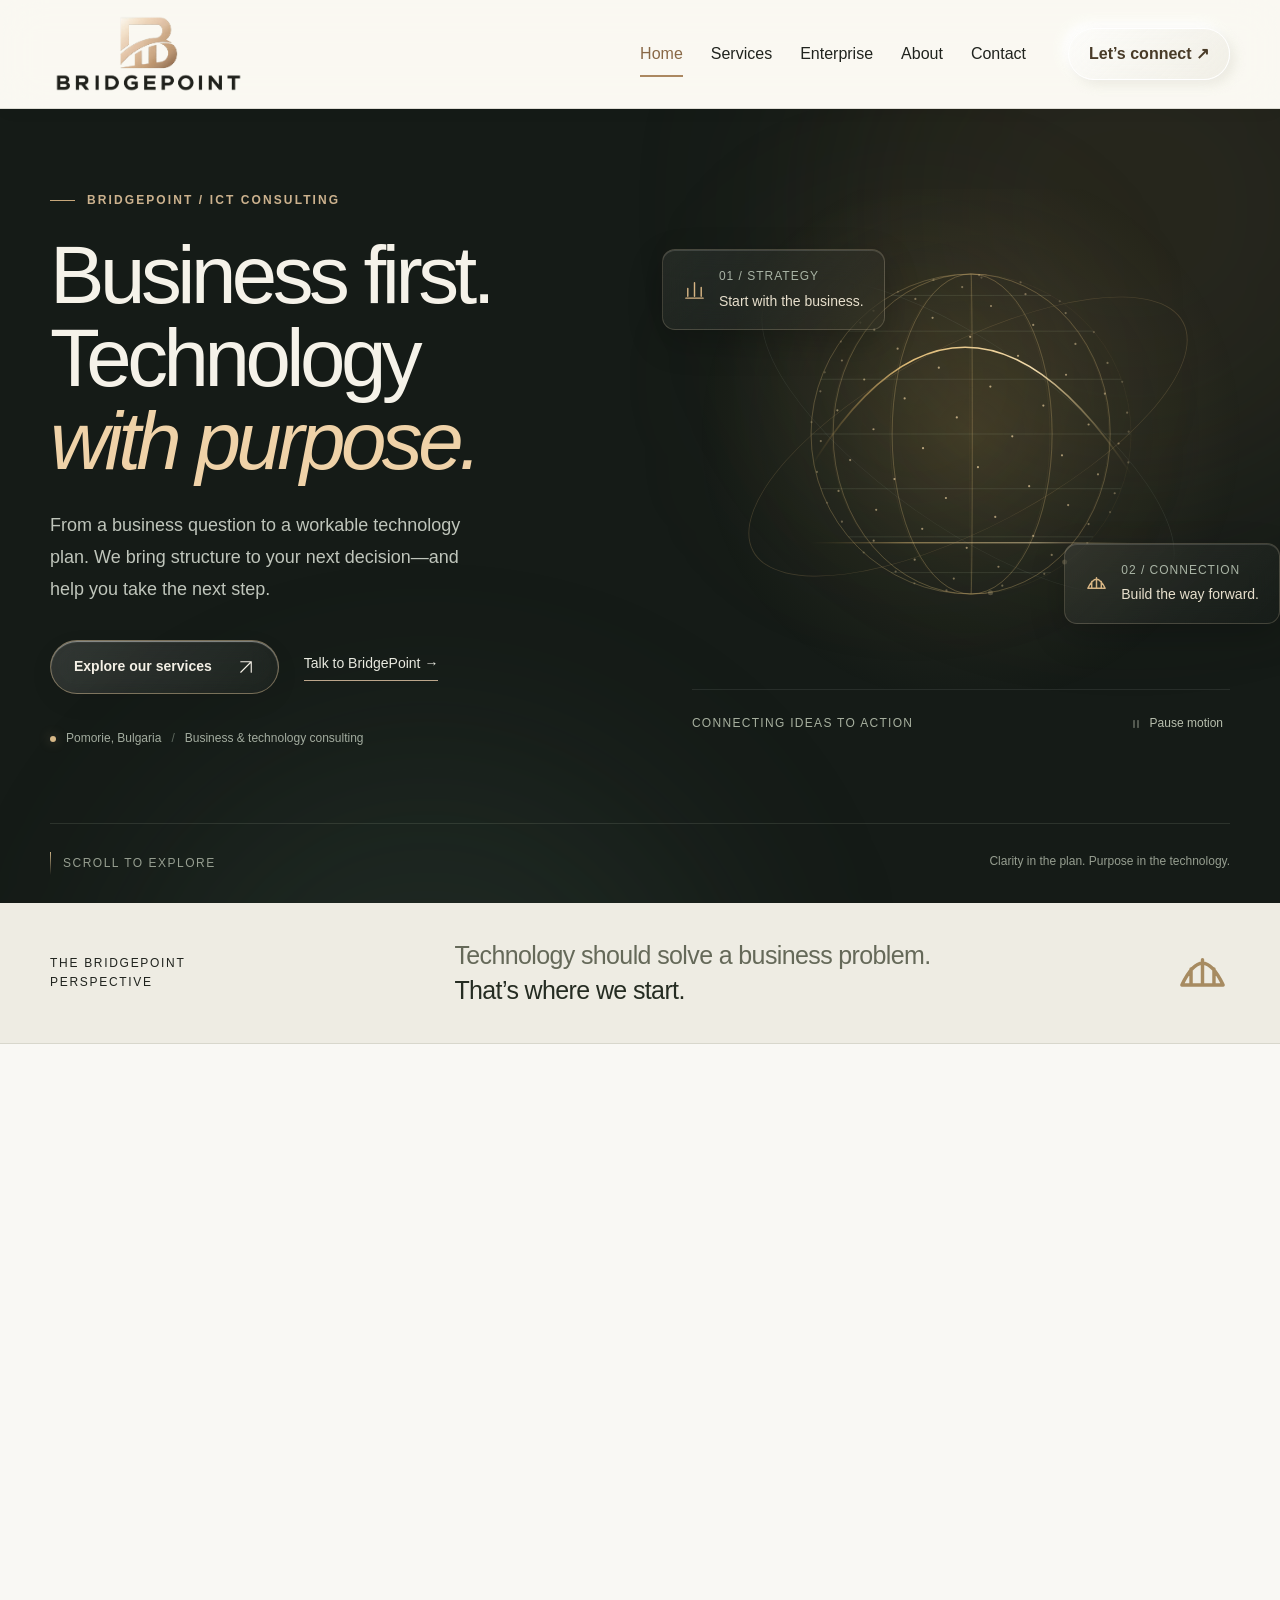
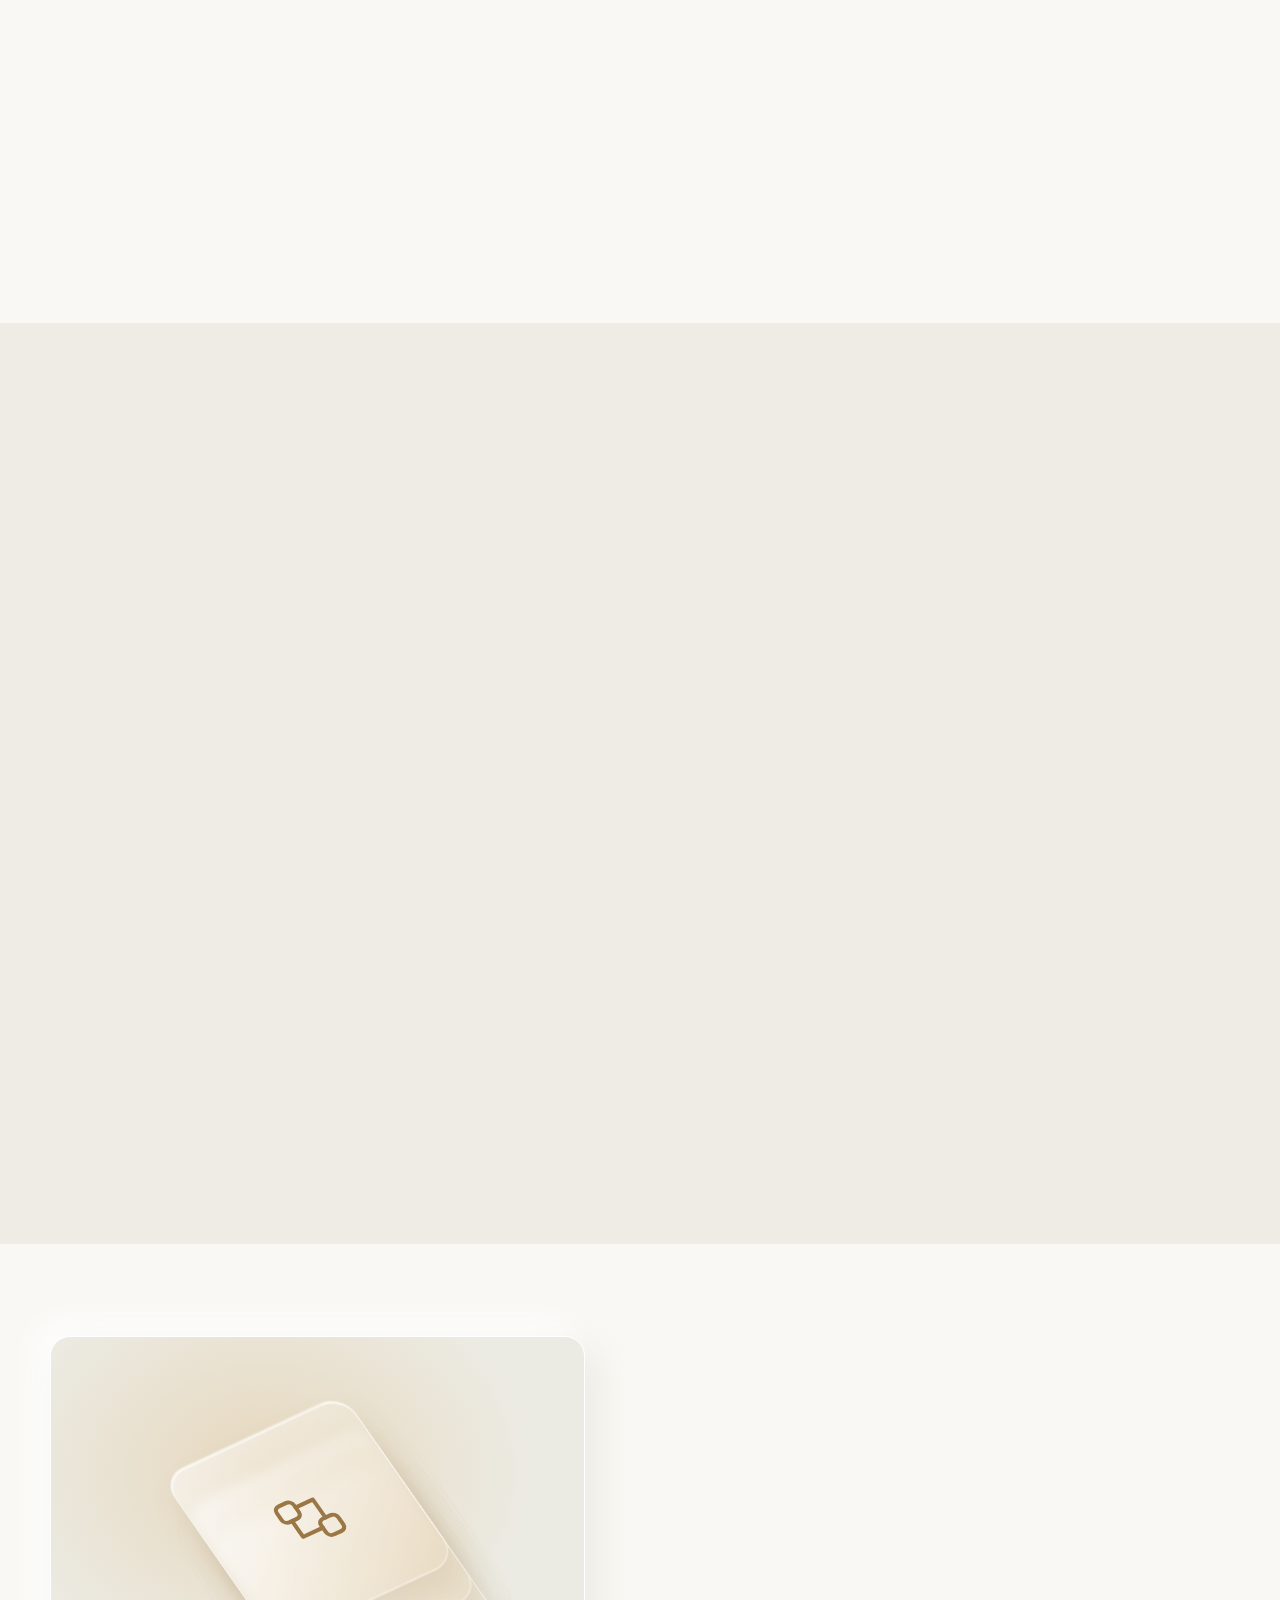
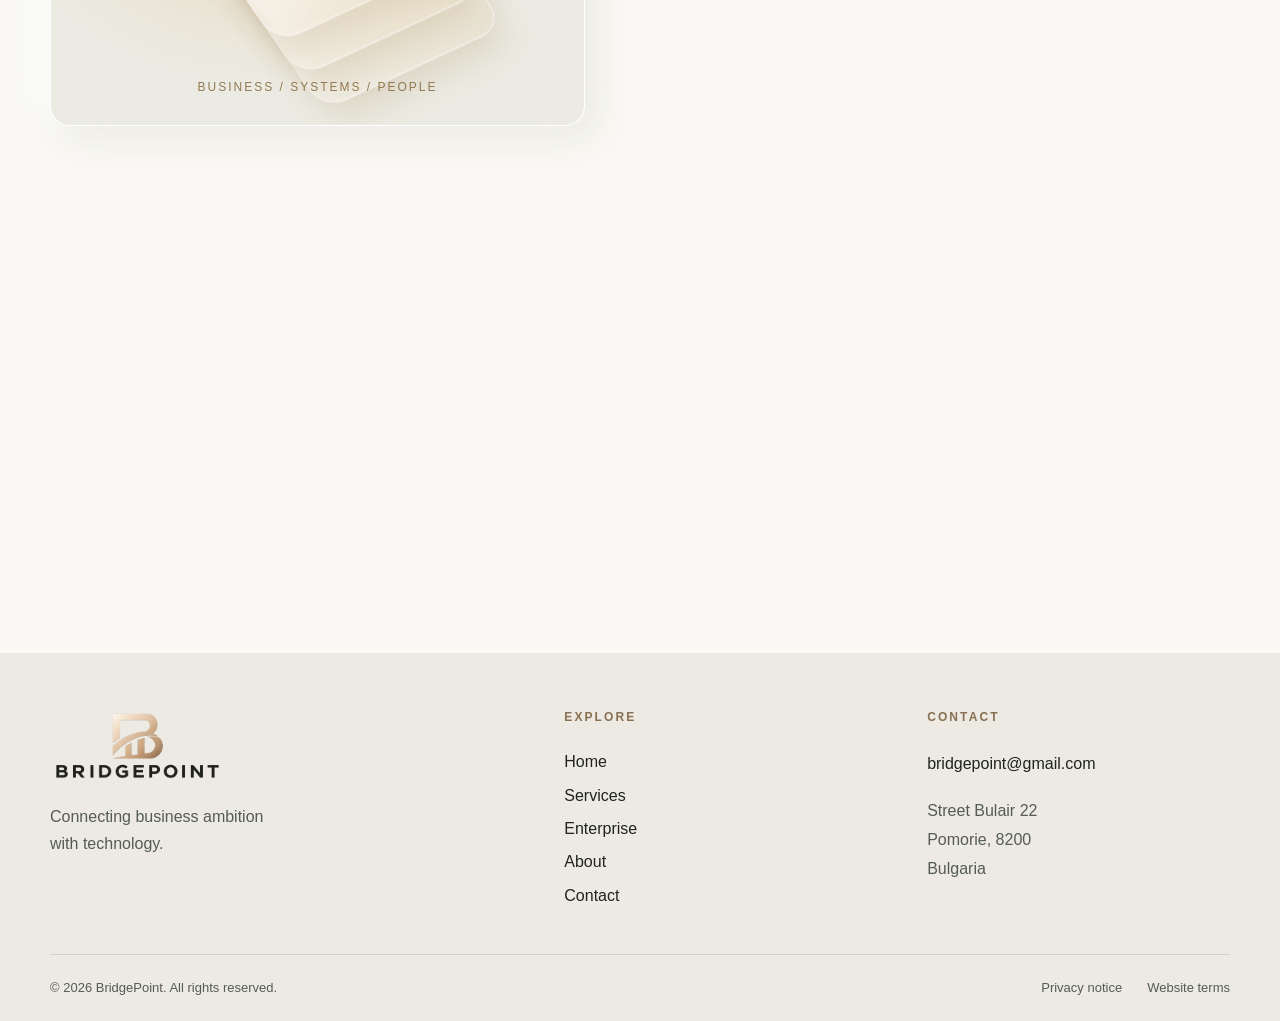
==== commit 3ca636d9: "Enlarge website typography and use one font family across all pages" ====
--- a/index.html
+++ b/index.html
@@ -1 +1 @@
-<!doctype html><html lang="en"><head><meta charset="UTF-8"><meta name="viewport" content="width=device-width, initial-scale=1"><title>ICT Consulting & Business Technology | BridgePoint</title><meta name="description" content="BridgePoint ICT consulting: business technology strategy, solution architecture, cloud planning, and enterprise communications. Pomorie, Bulgaria."><link rel="canonical" href="https://www.bridgepoints.io/"><meta name="referrer" content="strict-origin-when-cross-origin"><meta http-equiv="Content-Security-Policy" content="default-src 'self'; script-src 'self'; style-src 'self'; img-src 'self' data:; font-src 'self'; connect-src 'none'; object-src 'none'; base-uri 'self'; form-action mailto:; frame-src 'none'"><meta name="theme-color" content="#181916"><meta property="og:title" content="ICT Consulting & Business Technology | BridgePoint"><meta property="og:description" content="Connecting business ambition with technology. ICT consulting based in Pomorie, Bulgaria."><meta property="og:type" content="website"><link rel="icon" href="assets/favicon.svg" type="image/svg+xml"><link rel="stylesheet" href="assets/site.css?v=3"><script src="assets/site.js?v=3" defer></script></head><body><div class="reading-progress" aria-hidden="true"></div><a class="skip-link" href="#main">Skip to content</a><header class="header"><div class="wrap nav-wrap"><a class="brand" href="index.html" aria-label="BridgePoint home"><img src="assets/bridgepoint-logo-transparent.webp" width="946" height="415" alt="BridgePoint"></a><button class="menu-button" type="button" aria-expanded="false" aria-controls="primary-nav">Menu <span aria-hidden="true">☰</span></button><nav id="primary-nav" aria-label="Main navigation"><a href="index.html" aria-current="page">Home</a><a href="services.html" >Services</a><a href="enterprise.html" >Enterprise</a><a href="about.html" >About</a><a href="contact.html" >Contact</a><a class="nav-cta liquid-button" href="contact.html">Let’s connect ↗</a></nav></div></header><main id="main"><section class="hero cinematic-hero"><div class="hero-atmosphere" aria-hidden="true"><i></i><i></i><i></i></div><div class="wrap hero-grid"><div class="hero-copy"><p class="eyebrow"><span class="eyebrow-line"></span> BRIDGEPOINT / ICT CONSULTING</p><h1>Business first.<br>Technology<br><em>with purpose.</em></h1><p class="lead">From a business question to a workable technology plan. We bring structure to your next decision—and help you take the next step.</p><div class="actions"><a class="button liquid-button" href="services.html">Explore our services <svg class="icon icon-arrow" viewBox="0 0 24 24" aria-hidden="true" fill="none" stroke="currentColor" stroke-width="1.5" stroke-linecap="round" stroke-linejoin="round"><path d="M5 19 19 5M5 5h14v14"/></svg></a><a class="text-link" href="contact.html">Talk to BridgePoint <span aria-hidden="true">→</span></a></div><div class="hero-note"><span class="dot"></span> Pomorie, Bulgaria <span class="note-divider">/</span> Business & technology consulting</div></div><div class="hero-visual"><div class="orbital-stage"><canvas id="connection-globe" width="740" height="660" aria-hidden="true"></canvas><div class="orbital-ring orbital-ring-one" aria-hidden="true"></div><div class="orbital-ring orbital-ring-two" aria-hidden="true"></div><div class="floating-chip chip-strategy"><svg class="icon icon-strategy" viewBox="0 0 24 24" aria-hidden="true" fill="none" stroke="currentColor" stroke-width="1.5" stroke-linecap="round" stroke-linejoin="round"><path d="M5 19V11M12 19V5M19 19v-9M3 21h18"/></svg><div><span>01 / STRATEGY</span>Start with the business.</div></div><div class="floating-chip chip-delivery"><svg class="icon icon-bridge" viewBox="0 0 24 24" aria-hidden="true" fill="none" stroke="currentColor" stroke-width="1.5" stroke-linecap="round" stroke-linejoin="round"><path d="M3 17q9-19 18 0M3 17h18M7 17V10M12 17V6M17 17v-7"/></svg><div><span>02 / CONNECTION</span>Build the way forward.</div></div></div><div class="visual-caption"><span>CONNECTING IDEAS TO ACTION</span><button class="motion-toggle" type="button" aria-pressed="false" aria-label="Pause motion effects"><svg class="icon icon-pause" viewBox="0 0 24 24" aria-hidden="true" fill="none" stroke="currentColor" stroke-width="1.5" stroke-linecap="round" stroke-linejoin="round"><path d="M8 5v14M16 5v14"/></svg><span>Pause motion</span></button></div></div></div><div class="wrap hero-bottom"><a href="#what-we-do" class="scroll-cue"><span class="scroll-line" aria-hidden="true"></span> SCROLL TO EXPLORE</a><span>Clarity in the plan. Purpose in the technology.</span></div></section><section class="intro-band"><div class="wrap intro-band-inner"><span>THE BRIDGEPOINT PERSPECTIVE</span><p>Technology should solve a business problem.<br><strong>That’s where we start.</strong></p><svg class="icon icon-bridge" viewBox="0 0 24 24" aria-hidden="true" fill="none" stroke="currentColor" stroke-width="1.5" stroke-linecap="round" stroke-linejoin="round"><path d="M3 17q9-19 18 0M3 17h18M7 17V10M12 17V6M17 17v-7"/></svg></div></section><section class="section wrap" id="what-we-do"><div class="section-heading" data-reveal><div><p class="eyebrow">01 / WHAT WE DO</p><h2>Four areas.<br>One business perspective.</h2></div><p>Define the priorities. Understand the options. Choose a practical direction.</p></div><div class="card-grid"><article class="service-card" data-reveal><div class="card-top"><span class="number">01 /</span><span class="neo-icon"><svg class="icon icon-strategy" viewBox="0 0 24 24" aria-hidden="true" fill="none" stroke="currentColor" stroke-width="1.5" stroke-linecap="round" stroke-linejoin="round"><path d="M5 19V11M12 19V5M19 19v-9M3 21h18"/></svg></span></div><h3>Business & ICT strategy</h3><p>Which technology decisions will make a difference? Start with the business case, costs, and a roadmap.</p><div class="service-keywords">Business cases · ICT governance · Roadmaps</div><a href="services.html#service-01">Discover the approach <svg class="icon icon-arrow" viewBox="0 0 24 24" aria-hidden="true" fill="none" stroke="currentColor" stroke-width="1.5" stroke-linecap="round" stroke-linejoin="round"><path d="M5 19 19 5M5 5h14v14"/></svg></a></article><article class="service-card" data-reveal><div class="card-top"><span class="number">02 /</span><span class="neo-icon"><svg class="icon icon-architecture" viewBox="0 0 24 24" aria-hidden="true" fill="none" stroke="currentColor" stroke-width="1.5" stroke-linecap="round" stroke-linejoin="round"><rect x="3" y="3" width="7" height="7" rx="2"/><rect x="14" y="14" width="7" height="7" rx="2"/><path d="M10 6h7v8M6 10v7h8"/></svg></span></div><h3>Solution architecture</h3><p>Make your systems work together. Define requirements, integration points, and a delivery approach.</p><div class="service-keywords">Requirements · Integration · Delivery planning</div><a href="services.html#service-02">Discover the approach <svg class="icon icon-arrow" viewBox="0 0 24 24" aria-hidden="true" fill="none" stroke="currentColor" stroke-width="1.5" stroke-linecap="round" stroke-linejoin="round"><path d="M5 19 19 5M5 5h14v14"/></svg></a></article><article class="service-card" data-reveal><div class="card-top"><span class="number">03 /</span><span class="neo-icon"><svg class="icon icon-cloud" viewBox="0 0 24 24" aria-hidden="true" fill="none" stroke="currentColor" stroke-width="1.5" stroke-linecap="round" stroke-linejoin="round"><path d="M7 18a5 5 0 1 1 .2-10A6 6 0 0 1 19 11a3.5 3.5 0 0 1-1 7H7Z"/><path d="m9 14 3-3 3 3M12 11v9"/></svg></span></div><h3>Cloud consulting</h3><p>Know what to move, when to move it, and what it will cost. Build a cloud plan that fits your operations.</p><div class="service-keywords">Readiness · Migration · Cost review</div><a href="services.html#service-03">Discover the approach <svg class="icon icon-arrow" viewBox="0 0 24 24" aria-hidden="true" fill="none" stroke="currentColor" stroke-width="1.5" stroke-linecap="round" stroke-linejoin="round"><path d="M5 19 19 5M5 5h14v14"/></svg></a></article><article class="service-card" data-reveal><div class="card-top"><span class="number">04 /</span><span class="neo-icon"><svg class="icon icon-network" viewBox="0 0 24 24" aria-hidden="true" fill="none" stroke="currentColor" stroke-width="1.5" stroke-linecap="round" stroke-linejoin="round"><circle cx="12" cy="5" r="3"/><circle cx="5" cy="19" r="3"/><circle cx="19" cy="19" r="3"/><path d="M12 8v5M5 16v-3h14v3"/></svg></span></div><h3>Networks & communications</h3><p>Help people and systems connect. Plan enterprise networks and clearer communication across teams.</p><div class="service-keywords">Networks · Collaboration · Supplier review</div><a href="services.html#service-04">Discover the approach <svg class="icon icon-arrow" viewBox="0 0 24 24" aria-hidden="true" fill="none" stroke="currentColor" stroke-width="1.5" stroke-linecap="round" stroke-linejoin="round"><path d="M5 19 19 5M5 5h14v14"/></svg></a></article></div></section><section class="story-section"><div class="wrap story-grid"><div class="story-heading" data-reveal><p class="eyebrow">02 / HOW WE WORK</p><h2>A good plan<br>begins with<br><em>a better question.</em></h2><p>Before discussing a platform or a solution, we discuss what your business needs to change.</p><a class="button liquid-button light" href="about.html">Our perspective <svg class="icon icon-arrow" viewBox="0 0 24 24" aria-hidden="true" fill="none" stroke="currentColor" stroke-width="1.5" stroke-linecap="round" stroke-linejoin="round"><path d="M5 19 19 5M5 5h14v14"/></svg></a></div><div class="story-steps"><article data-reveal><span>01</span><div><p class="step-label">DISCOVER</p><h3>What needs to work better?</h3><p>We review your objectives, current systems, and operational constraints. The starting point is your business, not a technology shortlist.</p></div></article><article data-reveal><span>02</span><div><p class="step-label">DEFINE</p><h3>What is the right next step?</h3><p>We weigh the options and shape a roadmap. Scope, priorities, and responsibilities are agreed before the work begins.</p></div></article><article data-reveal><span>03</span><div><p class="step-label">MOVE FORWARD</p><h3>How do we get there?</h3><p>We coordinate the agreed work, review progress, and keep the delivery plan connected to the outcome you want.</p></div></article></div></div></section><section class="enterprise-story section wrap"><div class="enterprise-art" aria-hidden="true"><div class="glass-architecture"><span class="architecture-layer layer-one"></span><span class="architecture-layer layer-two"></span><span class="architecture-layer layer-three"></span><span class="architecture-node"><svg class="icon icon-architecture" viewBox="0 0 24 24" aria-hidden="true" fill="none" stroke="currentColor" stroke-width="1.5" stroke-linecap="round" stroke-linejoin="round"><rect x="3" y="3" width="7" height="7" rx="2"/><rect x="14" y="14" width="7" height="7" rx="2"/><path d="M10 6h7v8M6 10v7h8"/></svg></span></div><span class="art-caption">BUSINESS / SYSTEMS / PEOPLE</span></div><div data-reveal><p class="eyebrow">03 / ENTERPRISE</p><h2>Keep the whole<br>organisation in view.</h2><p class="lead small">Technology decisions rarely sit in one department. We help bring business stakeholders, technical teams, and suppliers around the same plan.</p><a class="text-link" href="enterprise.html">Explore enterprise consulting <svg class="icon icon-arrow" viewBox="0 0 24 24" aria-hidden="true" fill="none" stroke="currentColor" stroke-width="1.5" stroke-linecap="round" stroke-linejoin="round"><path d="M5 19 19 5M5 5h14v14"/></svg></a></div></section><section class="cta wrap" data-reveal><div class="cta-orbit" aria-hidden="true"></div><div><p class="eyebrow">YOUR NEXT STEP</p><h2>Tell us what<br>you’re working on.</h2><p>A business question. A systems challenge. A project that needs a clearer direction.</p></div><a class="button liquid-button light" href="contact.html">Start a conversation <svg class="icon icon-arrow" viewBox="0 0 24 24" aria-hidden="true" fill="none" stroke="currentColor" stroke-width="1.5" stroke-linecap="round" stroke-linejoin="round"><path d="M5 19 19 5M5 5h14v14"/></svg></a></section></main><footer><div class="wrap footer-grid"><div><a class="brand footer-brand" href="index.html"><img src="assets/bridgepoint-logo-transparent.webp" alt="BridgePoint" width="946" height="415"></a><p>Connecting business ambition<br>with technology.</p></div><div><p class="eyebrow">EXPLORE</p><a href="index.html" aria-current="page">Home</a><a href="services.html" >Services</a><a href="enterprise.html" >Enterprise</a><a href="about.html" >About</a><a href="contact.html" >Contact</a></div><div><p class="eyebrow">CONTACT</p><a href="mailto:bridgepoint@gmail.com">bridgepoint@gmail.com</a><address>Street Bulair 22<br>Pomorie, 8200<br>Bulgaria</address></div></div><div class="wrap footer-bottom"><span>© 2026 BridgePoint. All rights reserved.</span><div><a href="privacy.html">Privacy notice</a><a href="terms.html">Website terms</a></div></div></footer></body></html>+<!doctype html><html lang="en"><head><meta charset="UTF-8"><meta name="viewport" content="width=device-width, initial-scale=1"><title>ICT Consulting & Business Technology | BridgePoint</title><meta name="description" content="BridgePoint ICT consulting: business technology strategy, solution architecture, cloud planning, and enterprise communications. Pomorie, Bulgaria."><link rel="canonical" href="https://www.bridgepoints.io/"><meta name="referrer" content="strict-origin-when-cross-origin"><meta http-equiv="Content-Security-Policy" content="default-src 'self'; script-src 'self'; style-src 'self'; img-src 'self' data:; font-src 'self'; connect-src 'none'; object-src 'none'; base-uri 'self'; form-action mailto:; frame-src 'none'"><meta name="theme-color" content="#181916"><meta property="og:title" content="ICT Consulting & Business Technology | BridgePoint"><meta property="og:description" content="Connecting business ambition with technology. ICT consulting based in Pomorie, Bulgaria."><meta property="og:type" content="website"><link rel="icon" href="assets/favicon.svg" type="image/svg+xml"><link rel="stylesheet" href="assets/site.css?v=4"><script src="assets/site.js?v=3" defer></script></head><body><div class="reading-progress" aria-hidden="true"></div><a class="skip-link" href="#main">Skip to content</a><header class="header"><div class="wrap nav-wrap"><a class="brand" href="index.html" aria-label="BridgePoint home"><img src="assets/bridgepoint-logo-transparent.webp" width="946" height="415" alt="BridgePoint"></a><button class="menu-button" type="button" aria-expanded="false" aria-controls="primary-nav">Menu <span aria-hidden="true">☰</span></button><nav id="primary-nav" aria-label="Main navigation"><a href="index.html" aria-current="page">Home</a><a href="services.html" >Services</a><a href="enterprise.html" >Enterprise</a><a href="about.html" >About</a><a href="contact.html" >Contact</a><a class="nav-cta liquid-button" href="contact.html">Let’s connect ↗</a></nav></div></header><main id="main"><section class="hero cinematic-hero"><div class="hero-atmosphere" aria-hidden="true"><i></i><i></i><i></i></div><div class="wrap hero-grid"><div class="hero-copy"><p class="eyebrow"><span class="eyebrow-line"></span> BRIDGEPOINT / ICT CONSULTING</p><h1>Business first.<br>Technology<br><em>with purpose.</em></h1><p class="lead">From a business question to a workable technology plan. We bring structure to your next decision—and help you take the next step.</p><div class="actions"><a class="button liquid-button" href="services.html">Explore our services <svg class="icon icon-arrow" viewBox="0 0 24 24" aria-hidden="true" fill="none" stroke="currentColor" stroke-width="1.5" stroke-linecap="round" stroke-linejoin="round"><path d="M5 19 19 5M5 5h14v14"/></svg></a><a class="text-link" href="contact.html">Talk to BridgePoint <span aria-hidden="true">→</span></a></div><div class="hero-note"><span class="dot"></span> Pomorie, Bulgaria <span class="note-divider">/</span> Business & technology consulting</div></div><div class="hero-visual"><div class="orbital-stage"><canvas id="connection-globe" width="740" height="660" aria-hidden="true"></canvas><div class="orbital-ring orbital-ring-one" aria-hidden="true"></div><div class="orbital-ring orbital-ring-two" aria-hidden="true"></div><div class="floating-chip chip-strategy"><svg class="icon icon-strategy" viewBox="0 0 24 24" aria-hidden="true" fill="none" stroke="currentColor" stroke-width="1.5" stroke-linecap="round" stroke-linejoin="round"><path d="M5 19V11M12 19V5M19 19v-9M3 21h18"/></svg><div><span>01 / STRATEGY</span>Start with the business.</div></div><div class="floating-chip chip-delivery"><svg class="icon icon-bridge" viewBox="0 0 24 24" aria-hidden="true" fill="none" stroke="currentColor" stroke-width="1.5" stroke-linecap="round" stroke-linejoin="round"><path d="M3 17q9-19 18 0M3 17h18M7 17V10M12 17V6M17 17v-7"/></svg><div><span>02 / CONNECTION</span>Build the way forward.</div></div></div><div class="visual-caption"><span>CONNECTING IDEAS TO ACTION</span><button class="motion-toggle" type="button" aria-pressed="false" aria-label="Pause motion effects"><svg class="icon icon-pause" viewBox="0 0 24 24" aria-hidden="true" fill="none" stroke="currentColor" stroke-width="1.5" stroke-linecap="round" stroke-linejoin="round"><path d="M8 5v14M16 5v14"/></svg><span>Pause motion</span></button></div></div></div><div class="wrap hero-bottom"><a href="#what-we-do" class="scroll-cue"><span class="scroll-line" aria-hidden="true"></span> SCROLL TO EXPLORE</a><span>Clarity in the plan. Purpose in the technology.</span></div></section><section class="intro-band"><div class="wrap intro-band-inner"><span>THE BRIDGEPOINT PERSPECTIVE</span><p>Technology should solve a business problem.<br><strong>That’s where we start.</strong></p><svg class="icon icon-bridge" viewBox="0 0 24 24" aria-hidden="true" fill="none" stroke="currentColor" stroke-width="1.5" stroke-linecap="round" stroke-linejoin="round"><path d="M3 17q9-19 18 0M3 17h18M7 17V10M12 17V6M17 17v-7"/></svg></div></section><section class="section wrap" id="what-we-do"><div class="section-heading" data-reveal><div><p class="eyebrow">01 / WHAT WE DO</p><h2>Four areas.<br>One business perspective.</h2></div><p>Define the priorities. Understand the options. Choose a practical direction.</p></div><div class="card-grid"><article class="service-card" data-reveal><div class="card-top"><span class="number">01 /</span><span class="neo-icon"><svg class="icon icon-strategy" viewBox="0 0 24 24" aria-hidden="true" fill="none" stroke="currentColor" stroke-width="1.5" stroke-linecap="round" stroke-linejoin="round"><path d="M5 19V11M12 19V5M19 19v-9M3 21h18"/></svg></span></div><h3>Business & ICT strategy</h3><p>Which technology decisions will make a difference? Start with the business case, costs, and a roadmap.</p><div class="service-keywords">Business cases · ICT governance · Roadmaps</div><a href="services.html#service-01">Discover the approach <svg class="icon icon-arrow" viewBox="0 0 24 24" aria-hidden="true" fill="none" stroke="currentColor" stroke-width="1.5" stroke-linecap="round" stroke-linejoin="round"><path d="M5 19 19 5M5 5h14v14"/></svg></a></article><article class="service-card" data-reveal><div class="card-top"><span class="number">02 /</span><span class="neo-icon"><svg class="icon icon-architecture" viewBox="0 0 24 24" aria-hidden="true" fill="none" stroke="currentColor" stroke-width="1.5" stroke-linecap="round" stroke-linejoin="round"><rect x="3" y="3" width="7" height="7" rx="2"/><rect x="14" y="14" width="7" height="7" rx="2"/><path d="M10 6h7v8M6 10v7h8"/></svg></span></div><h3>Solution architecture</h3><p>Make your systems work together. Define requirements, integration points, and a delivery approach.</p><div class="service-keywords">Requirements · Integration · Delivery planning</div><a href="services.html#service-02">Discover the approach <svg class="icon icon-arrow" viewBox="0 0 24 24" aria-hidden="true" fill="none" stroke="currentColor" stroke-width="1.5" stroke-linecap="round" stroke-linejoin="round"><path d="M5 19 19 5M5 5h14v14"/></svg></a></article><article class="service-card" data-reveal><div class="card-top"><span class="number">03 /</span><span class="neo-icon"><svg class="icon icon-cloud" viewBox="0 0 24 24" aria-hidden="true" fill="none" stroke="currentColor" stroke-width="1.5" stroke-linecap="round" stroke-linejoin="round"><path d="M7 18a5 5 0 1 1 .2-10A6 6 0 0 1 19 11a3.5 3.5 0 0 1-1 7H7Z"/><path d="m9 14 3-3 3 3M12 11v9"/></svg></span></div><h3>Cloud consulting</h3><p>Know what to move, when to move it, and what it will cost. Build a cloud plan that fits your operations.</p><div class="service-keywords">Readiness · Migration · Cost review</div><a href="services.html#service-03">Discover the approach <svg class="icon icon-arrow" viewBox="0 0 24 24" aria-hidden="true" fill="none" stroke="currentColor" stroke-width="1.5" stroke-linecap="round" stroke-linejoin="round"><path d="M5 19 19 5M5 5h14v14"/></svg></a></article><article class="service-card" data-reveal><div class="card-top"><span class="number">04 /</span><span class="neo-icon"><svg class="icon icon-network" viewBox="0 0 24 24" aria-hidden="true" fill="none" stroke="currentColor" stroke-width="1.5" stroke-linecap="round" stroke-linejoin="round"><circle cx="12" cy="5" r="3"/><circle cx="5" cy="19" r="3"/><circle cx="19" cy="19" r="3"/><path d="M12 8v5M5 16v-3h14v3"/></svg></span></div><h3>Networks & communications</h3><p>Help people and systems connect. Plan enterprise networks and clearer communication across teams.</p><div class="service-keywords">Networks · Collaboration · Supplier review</div><a href="services.html#service-04">Discover the approach <svg class="icon icon-arrow" viewBox="0 0 24 24" aria-hidden="true" fill="none" stroke="currentColor" stroke-width="1.5" stroke-linecap="round" stroke-linejoin="round"><path d="M5 19 19 5M5 5h14v14"/></svg></a></article></div></section><section class="story-section"><div class="wrap story-grid"><div class="story-heading" data-reveal><p class="eyebrow">02 / HOW WE WORK</p><h2>A good plan<br>begins with<br><em>a better question.</em></h2><p>Before discussing a platform or a solution, we discuss what your business needs to change.</p><a class="button liquid-button light" href="about.html">Our perspective <svg class="icon icon-arrow" viewBox="0 0 24 24" aria-hidden="true" fill="none" stroke="currentColor" stroke-width="1.5" stroke-linecap="round" stroke-linejoin="round"><path d="M5 19 19 5M5 5h14v14"/></svg></a></div><div class="story-steps"><article data-reveal><span>01</span><div><p class="step-label">DISCOVER</p><h3>What needs to work better?</h3><p>We review your objectives, current systems, and operational constraints. The starting point is your business, not a technology shortlist.</p></div></article><article data-reveal><span>02</span><div><p class="step-label">DEFINE</p><h3>What is the right next step?</h3><p>We weigh the options and shape a roadmap. Scope, priorities, and responsibilities are agreed before the work begins.</p></div></article><article data-reveal><span>03</span><div><p class="step-label">MOVE FORWARD</p><h3>How do we get there?</h3><p>We coordinate the agreed work, review progress, and keep the delivery plan connected to the outcome you want.</p></div></article></div></div></section><section class="enterprise-story section wrap"><div class="enterprise-art" aria-hidden="true"><div class="glass-architecture"><span class="architecture-layer layer-one"></span><span class="architecture-layer layer-two"></span><span class="architecture-layer layer-three"></span><span class="architecture-node"><svg class="icon icon-architecture" viewBox="0 0 24 24" aria-hidden="true" fill="none" stroke="currentColor" stroke-width="1.5" stroke-linecap="round" stroke-linejoin="round"><rect x="3" y="3" width="7" height="7" rx="2"/><rect x="14" y="14" width="7" height="7" rx="2"/><path d="M10 6h7v8M6 10v7h8"/></svg></span></div><span class="art-caption">BUSINESS / SYSTEMS / PEOPLE</span></div><div data-reveal><p class="eyebrow">03 / ENTERPRISE</p><h2>Keep the whole<br>organisation in view.</h2><p class="lead small">Technology decisions rarely sit in one department. We help bring business stakeholders, technical teams, and suppliers around the same plan.</p><a class="text-link" href="enterprise.html">Explore enterprise consulting <svg class="icon icon-arrow" viewBox="0 0 24 24" aria-hidden="true" fill="none" stroke="currentColor" stroke-width="1.5" stroke-linecap="round" stroke-linejoin="round"><path d="M5 19 19 5M5 5h14v14"/></svg></a></div></section><section class="cta wrap" data-reveal><div class="cta-orbit" aria-hidden="true"></div><div><p class="eyebrow">YOUR NEXT STEP</p><h2>Tell us what<br>you’re working on.</h2><p>A business question. A systems challenge. A project that needs a clearer direction.</p></div><a class="button liquid-button light" href="contact.html">Start a conversation <svg class="icon icon-arrow" viewBox="0 0 24 24" aria-hidden="true" fill="none" stroke="currentColor" stroke-width="1.5" stroke-linecap="round" stroke-linejoin="round"><path d="M5 19 19 5M5 5h14v14"/></svg></a></section></main><footer><div class="wrap footer-grid"><div><a class="brand footer-brand" href="index.html"><img src="assets/bridgepoint-logo-transparent.webp" alt="BridgePoint" width="946" height="415"></a><p>Connecting business ambition<br>with technology.</p></div><div><p class="eyebrow">EXPLORE</p><a href="index.html" aria-current="page">Home</a><a href="services.html" >Services</a><a href="enterprise.html" >Enterprise</a><a href="about.html" >About</a><a href="contact.html" >Contact</a></div><div><p class="eyebrow">CONTACT</p><a href="mailto:bridgepoint@gmail.com">bridgepoint@gmail.com</a><address>Street Bulair 22<br>Pomorie, 8200<br>Bulgaria</address></div></div><div class="wrap footer-bottom"><span>© 2026 BridgePoint. All rights reserved.</span><div><a href="privacy.html">Privacy notice</a><a href="terms.html">Website terms</a></div></div></footer></body></html>
--- a/assets/site.css
+++ b/assets/site.css
@@ -1,6 +1,6 @@
-:root{--paper:#f7f6f2;--ink:#22241f;--muted:#62655c;--gold:#ab8861;--line:#dddcd4;--dark:#181916;--serif:Georgia,'Times New Roman',serif}*{box-sizing:border-box}html{scroll-behavior:smooth;scroll-padding-top:100px}body{margin:0;background:var(--paper);color:var(--ink);font-family:Arial,Helvetica,sans-serif;font-size:16px;line-height:1.65}a{color:inherit;text-decoration:none}button,input,select,textarea{font:inherit}a,button{-webkit-tap-highlight-color:transparent}button{cursor:pointer}.wrap{width:min(1240px,calc(100% - 96px));margin:auto}h1,h2,h3,p{margin-top:0}h1,h2{font-weight:400;letter-spacing:-.045em;line-height:1.1}h1{font-size:clamp(44px,4.8vw,72px);margin-bottom:28px}h2{font-size:clamp(34px,3.5vw,48px);margin-bottom:25px}h3{font-size:21px;line-height:1.3;font-weight:500;letter-spacing:-.025em}em{font-family:var(--serif);font-weight:400;color:#94734f}p{color:var(--muted)}.eyebrow{font-size:11px;letter-spacing:2.1px;font-weight:600;color:#897052;margin-bottom:22px}.lead{font-size:19px;line-height:1.7;max-width:570px}.lead.small{font-size:18px}.header{background:#fffdf9;position:sticky;top:0;z-index:20;border-bottom:1px solid var(--line)}.nav-wrap{height:100px;display:flex;align-items:center;justify-content:space-between;gap:30px}.brand{display:block;width:185px;background:#000;flex-shrink:0;border-radius:3px;overflow:hidden}.brand img{display:block;width:100%;height:auto}.nav-wrap nav{display:flex;align-items:center;gap:30px;font-size:14px}.nav-wrap nav a{padding:8px 0}.nav-wrap nav a[aria-current]{color:#896846;box-shadow:0 2px #ab8861}.nav-wrap nav .nav-cta{padding:12px 20px;border:1px solid #bca68b;margin-left:14px;border-radius:2px}.menu-button{display:none}.hero{padding:76px 0 60px}.hero-grid{display:grid;grid-template-columns:1.08fr 1fr;gap:55px;align-items:center}.hero-copy{padding:12px 0}.hero-visual{background:var(--dark);border-radius:5px;position:relative;overflow:hidden;box-shadow:0 20px 50px #292b2114}.bridge-art{display:block;width:100%;height:auto}.visual-caption{display:flex;justify-content:space-between;border-top:1px solid #ffffff15;padding:22px 25px;color:#c1b6a6;font-size:10px;letter-spacing:1px;gap:16px}.actions{display:flex;align-items:center;gap:30px;margin:34px 0}.button{display:inline-flex;align-items:center;justify-content:center;gap:32px;min-height:52px;background:var(--dark);color:#fff;padding:13px 23px;border:1px solid var(--dark);border-radius:2px;font-size:14px;transition:transform .2s,background .2s}.button:hover{background:#3b3b30;transform:translateY(-2px)}.button.light{background:#e9d8c1;color:#29251e;border-color:#e9d8c1}.button.light:hover{background:#fff1df}.text-link{font-size:14px;border-bottom:1px solid #bca68b;display:inline-block;padding-bottom:5px}.hero-note{color:var(--muted);font-size:12px;display:flex;align-items:center;gap:8px;margin-top:40px}.dot{width:6px;height:6px;background:#927854;border-radius:50%}.principles{border-top:1px solid var(--line);border-bottom:1px solid var(--line);display:flex;justify-content:space-around;gap:20px;padding:22px 0;font-size:13px;color:#62655c}.principles span:before{content:'+';color:var(--gold);margin-right:13px}.section{padding-top:92px;padding-bottom:92px}.section-heading{display:flex;justify-content:space-between;align-items:flex-end;gap:60px;margin-bottom:35px}.section-heading p:last-child{max-width:340px;margin-bottom:26px}.card-grid{display:grid;grid-template-columns:repeat(4,1fr);border-top:1px solid var(--line);border-bottom:1px solid var(--line)}.service-card{padding:32px 27px 35px 0;border-right:1px solid var(--line)}.service-card:not(:first-child){padding-left:27px}.service-card:last-child{border-right:0}.number{font-size:12px;color:#94734f;display:block;margin-bottom:45px;letter-spacing:1px}.service-card h3{min-height:55px}.service-card p{font-size:14px;min-height:94px}.service-card a{font-size:12px;display:flex;justify-content:space-between;padding-top:20px}.approach{background:#eeece5;padding:80px 0}.split{display:grid;grid-template-columns:1fr 1fr;gap:90px;align-items:start}.steps article{display:flex;gap:30px;border-bottom:1px solid #d1d0c6;padding:22px 0}.steps article:first-child{padding-top:0}.steps article>span{color:var(--gold);font-size:12px;min-width:25px;padding-top:5px}.steps h3{margin-bottom:8px}.steps p{font-size:15px;margin-bottom:7px}.cta{background:var(--dark);color:#f9f7f0;padding:55px 60px;display:flex;justify-content:space-between;align-items:center;gap:35px;margin-top:60px;margin-bottom:70px;border-radius:3px}.cta .eyebrow{color:#c5aa87}.cta h2{font-size:40px;margin:0}.cta .button{flex-shrink:0}footer{background:#eceae3;padding:55px 0 22px}.footer-grid{display:grid;grid-template-columns:1.5fr 1fr 1fr;gap:60px}.footer-brand{width:170px;margin-bottom:20px}.footer-grid p{font-size:14px}.footer-grid>div:nth-child(2) a{display:block;font-size:14px;margin-bottom:7px}.footer-grid .eyebrow{font-size:10px}.footer-grid address{font-size:14px;margin-top:18px;color:var(--muted);font-style:normal}.footer-grid>div:last-child>a{font-size:14px}.footer-bottom{border-top:1px solid #d3d1c7;margin-top:38px;padding-top:22px;display:flex;justify-content:space-between;font-size:11px;color:var(--muted);gap:20px}.footer-bottom>div{display:flex;gap:25px}.page-hero{padding-top:75px;padding-bottom:65px;border-bottom:1px solid var(--line)}.page-hero h1{font-size:clamp(42px,5vw,70px)}.page-hero .lead{max-width:650px;margin-bottom:0}.service-detail{padding:50px 0;display:grid;grid-template-columns:.15fr 1fr .8fr;gap:50px;border-bottom:1px solid var(--line);scroll-margin-top:100px}.service-detail h2{font-size:32px}.service-detail p{margin-bottom:0}.service-detail ul{margin:0;padding-left:20px;color:var(--muted);font-size:15px}.service-detail li{padding:6px 0}.enterprise-panel{display:grid;grid-template-columns:1fr 1fr;align-items:center;gap:40px;background:var(--dark);color:#fff;padding:55px;margin-top:55px;border-radius:4px}.enterprise-panel p{color:#b8b9ae;max-width:500px}.enterprise-panel .eyebrow{color:#c5aa87}.enterprise-panel .button{margin-top:20px}.three-grid{display:grid;grid-template-columns:repeat(3,1fr);gap:50px}.plain-card{border-top:1px solid var(--line);padding-top:28px}.plain-card .number{margin-bottom:35px}.plain-card p{font-size:15px}.brand-panel{background:#000;border-radius:4px;padding:50px 25px}.brand-panel img{width:100%;height:auto;display:block}.brand-panel p{text-align:center;font-size:9px;letter-spacing:2px;color:#b6a38e;margin:30px 0 0}.details p{border-bottom:1px solid var(--line);padding-bottom:16px;font-size:15px}.details span{display:block;font-size:11px;letter-spacing:1px;text-transform:uppercase;color:#94734f;margin-bottom:7px}.contact-grid{display:grid;grid-template-columns:.8fr 1.2fr;gap:90px;padding-top:60px;padding-bottom:85px}.email-link{font-size:clamp(16px,1.8vw,23px);display:inline-block;border-bottom:1px solid #bca68b;margin:15px 0 40px}.address{border-top:1px solid var(--line);padding-top:30px}.address .eyebrow{display:block}.address address{font-style:normal;font-size:18px;margin-bottom:20px}.muted{font-size:13px;margin-top:30px}.contact-form{background:#fffdfa;padding:40px;border:1px solid var(--line);border-radius:4px}.contact-form h2{font-size:28px;letter-spacing:-.03em}.contact-form>p{font-size:13px}.contact-form label{display:block;font-size:12px;font-weight:600;margin:0 0 20px}.form-row{display:grid;grid-template-columns:1fr 1fr;gap:20px}input,select,textarea{display:block;width:100%;background:#faf9f5;border:1px solid #c8c7be;border-radius:2px;padding:11px 12px;margin-top:7px;color:var(--ink);font-size:15px}textarea{resize:vertical}input:focus,select:focus,textarea:focus{outline:2px solid #94734f;outline-offset:2px}.form-note a{text-decoration:underline}#form-status{margin:16px 0 0}#email-fallback p{font-size:13px}.legal{padding-top:60px;padding-bottom:80px;max-width:850px}.legal h2{font-size:25px;margin-top:30px}.legal a{text-decoration:underline}.skip-link{position:fixed;left:20px;top:-80px;padding:10px 20px;background:#fff;z-index:50}.skip-link:focus{top:15px}:focus-visible{outline:2px solid #9d754d;outline-offset:5px}a:hover{color:#96734a}.button:hover{color:#fff}.button.light:hover{color:#29251e}
-@media(min-width:1500px){.hero{padding-top:95px;padding-bottom:80px}}@media(max-width:1050px){.wrap{width:calc(100% - 56px)}.nav-wrap nav{gap:18px}.nav-wrap nav .nav-cta{display:none}.hero-grid{gap:30px}.hero-visual{align-self:center}.split,.contact-grid{gap:45px}.card-grid{grid-template-columns:1fr 1fr}.service-card:nth-child(2){border-right:0}.service-card:nth-child(n+3){border-top:1px solid var(--line)}.service-card:nth-child(3){padding-left:0}.service-card p{min-height:60px}.service-detail{gap:30px}.visual-caption{font-size:8px}.enterprise-panel{padding:35px}.three-grid{gap:30px}.cta{padding:40px}.cta h2{font-size:32px}}
-@media(max-width:720px){.wrap{width:calc(100% - 40px)}.nav-wrap{height:78px}.brand{width:140px}.menu-button{display:flex;gap:13px;align-items:center;background:transparent;border:1px solid var(--line);padding:9px 13px;font-size:13px}.nav-wrap nav{display:none;position:absolute;top:77px;left:0;right:0;background:#fffdf9;padding:20px;border-bottom:1px solid var(--line);flex-direction:column;align-items:stretch;gap:6px}.nav-wrap nav.is-open{display:flex}.nav-wrap nav a{padding:10px 14px}.nav-wrap nav a[aria-current]{box-shadow:none;background:#f0ece3}.hero{padding:42px 0 35px}.hero-grid{grid-template-columns:1fr;gap:35px}.hero-copy{padding:0}.hero h1{font-size:clamp(40px,9.2vw,61px)}.hero .lead{font-size:17px}.eyebrow{font-size:10px;letter-spacing:1.7px}.actions{gap:20px;margin:26px 0}.button{font-size:13px;padding:12px 18px;gap:20px}.hero-note{margin-top:24px}.hero-visual .bridge-art{max-height:360px}.visual-caption{font-size:8px;padding:15px}.principles{flex-wrap:wrap;justify-content:flex-start;gap:10px 20px;padding:18px 0;font-size:11px}.section{padding-top:55px;padding-bottom:55px}.section-heading{display:block;margin-bottom:22px}.section-heading h2{font-size:36px}.section-heading p:last-child{font-size:15px;max-width:100%}.service-card{padding:25px 18px 25px 0}.service-card:not(:first-child){padding-left:18px}.service-card:nth-child(3){padding-left:0}.service-card h3{font-size:18px;min-height:48px}.service-card p{font-size:13px;min-height:95px}.service-card a{font-size:11px}.number{margin-bottom:26px}.split{grid-template-columns:1fr;gap:35px}.approach{padding:50px 0}.approach h2{font-size:38px}.steps article{gap:20px}.steps h3{font-size:19px}.cta{display:block;padding:35px 25px;margin-top:35px;margin-bottom:45px}.cta h2{font-size:32px}.cta .button{margin-top:30px}.footer-grid{grid-template-columns:1fr 1fr;gap:30px}.footer-grid>div:first-child{grid-column:1/-1}.footer-grid p{margin-bottom:0}.footer-grid .eyebrow{margin-bottom:15px}.footer-grid>div:last-child>a{font-size:12px}.footer-bottom{flex-direction:column;gap:15px}.page-hero{padding-top:45px;padding-bottom:40px}.page-hero h1{font-size:42px}.page-hero .lead{font-size:17px}.service-detail{grid-template-columns:1fr;padding:30px 0;gap:10px}.service-detail .number{margin:0}.service-detail h2{font-size:29px;margin-bottom:15px}.service-detail ul{margin-top:10px}.enterprise-panel{grid-template-columns:1fr;gap:20px;padding:30px 25px;margin-top:35px}.enterprise-panel .bridge-art{max-height:300px}.enterprise-panel h2{font-size:36px}.three-grid{grid-template-columns:1fr;gap:30px}.plain-card .number{margin-bottom:20px}.contact-grid{grid-template-columns:1fr;gap:40px;padding-top:40px;padding-bottom:45px}.contact-form{padding:25px 20px}.form-row{grid-template-columns:1fr;gap:0}.contact-form h2{font-size:25px}.email-link{font-size:21px}.brand-panel{padding:30px 20px}.legal{padding-top:30px;padding-bottom:45px}}
+:root{--paper:#f7f6f2;--ink:#22241f;--muted:#62655c;--gold:#ab8861;--line:#dddcd4;--dark:#181916;--font-sans:Arial,Helvetica,sans-serif;--serif:var(--font-sans)}*{box-sizing:border-box}html{scroll-behavior:smooth;scroll-padding-top:100px}body{margin:0;background:var(--paper);color:var(--ink);font-family:var(--font-sans);font-size:18px;line-height:1.65}a{color:inherit;text-decoration:none}button,input,select,textarea{font:inherit}a,button{-webkit-tap-highlight-color:transparent}button{cursor:pointer}.wrap{width:min(1240px,calc(100% - 96px));margin:auto}h1,h2,h3,p{margin-top:0}h1,h2{font-weight:400;letter-spacing:-.045em;line-height:1.1}h1{font-size:clamp(49px,5.38vw,81px);margin-bottom:28px}h2{font-size:clamp(38px,3.92vw,54px);margin-bottom:25px}h3{font-size:24px;line-height:1.3;font-weight:500;letter-spacing:-.025em}em{font-family:var(--serif);font-weight:400;color:#94734f}p{color:var(--muted)}.eyebrow{font-size:13px;letter-spacing:2.1px;font-weight:600;color:#897052;margin-bottom:22px}.lead{font-size:21px;line-height:1.7;max-width:570px}.lead.small{font-size:20px}.header{background:#fffdf9;position:sticky;top:0;z-index:20;border-bottom:1px solid var(--line)}.nav-wrap{height:100px;display:flex;align-items:center;justify-content:space-between;gap:30px}.brand{display:block;width:185px;background:#000;flex-shrink:0;border-radius:3px;overflow:hidden}.brand img{display:block;width:100%;height:auto}.nav-wrap nav{display:flex;align-items:center;gap:30px;font-size:16px}.nav-wrap nav a{padding:8px 0}.nav-wrap nav a[aria-current]{color:#896846;box-shadow:0 2px #ab8861}.nav-wrap nav .nav-cta{padding:12px 20px;border:1px solid #bca68b;margin-left:14px;border-radius:2px}.menu-button{display:none}.hero{padding:76px 0 60px}.hero-grid{display:grid;grid-template-columns:1.08fr 1fr;gap:55px;align-items:center}.hero-copy{padding:12px 0}.hero-visual{background:var(--dark);border-radius:5px;position:relative;overflow:hidden;box-shadow:0 20px 50px #292b2114}.bridge-art{display:block;width:100%;height:auto}.visual-caption{display:flex;justify-content:space-between;border-top:1px solid #ffffff15;padding:22px 25px;color:#c1b6a6;font-size:12px;letter-spacing:1px;gap:16px}.actions{display:flex;align-items:center;gap:30px;margin:34px 0}.button{display:inline-flex;align-items:center;justify-content:center;gap:32px;min-height:52px;background:var(--dark);color:#fff;padding:13px 23px;border:1px solid var(--dark);border-radius:2px;font-size:16px;transition:transform .2s,background .2s}.button:hover{background:#3b3b30;transform:translateY(-2px)}.button.light{background:#e9d8c1;color:#29251e;border-color:#e9d8c1}.button.light:hover{background:#fff1df}.text-link{font-size:16px;border-bottom:1px solid #bca68b;display:inline-block;padding-bottom:5px}.hero-note{color:var(--muted);font-size:14px;display:flex;align-items:center;gap:8px;margin-top:40px}.dot{width:6px;height:6px;background:#927854;border-radius:50%}.principles{border-top:1px solid var(--line);border-bottom:1px solid var(--line);display:flex;justify-content:space-around;gap:20px;padding:22px 0;font-size:15px;color:#62655c}.principles span:before{content:'+';color:var(--gold);margin-right:13px}.section{padding-top:92px;padding-bottom:92px}.section-heading{display:flex;justify-content:space-between;align-items:flex-end;gap:60px;margin-bottom:35px}.section-heading p:last-child{max-width:340px;margin-bottom:26px}.card-grid{display:grid;grid-template-columns:repeat(4,1fr);border-top:1px solid var(--line);border-bottom:1px solid var(--line)}.service-card{padding:32px 27px 35px 0;border-right:1px solid var(--line)}.service-card:not(:first-child){padding-left:27px}.service-card:last-child{border-right:0}.number{font-size:14px;color:#94734f;display:block;margin-bottom:45px;letter-spacing:1px}.service-card h3{min-height:55px}.service-card p{font-size:16px;min-height:94px}.service-card a{font-size:14px;display:flex;justify-content:space-between;padding-top:20px}.approach{background:#eeece5;padding:80px 0}.split{display:grid;grid-template-columns:1fr 1fr;gap:90px;align-items:start}.steps article{display:flex;gap:30px;border-bottom:1px solid #d1d0c6;padding:22px 0}.steps article:first-child{padding-top:0}.steps article>span{color:var(--gold);font-size:14px;min-width:25px;padding-top:5px}.steps h3{margin-bottom:8px}.steps p{font-size:17px;margin-bottom:7px}.cta{background:var(--dark);color:#f9f7f0;padding:55px 60px;display:flex;justify-content:space-between;align-items:center;gap:35px;margin-top:60px;margin-bottom:70px;border-radius:3px}.cta .eyebrow{color:#c5aa87}.cta h2{font-size:45px;margin:0}.cta .button{flex-shrink:0}footer{background:#eceae3;padding:55px 0 22px}.footer-grid{display:grid;grid-template-columns:1.5fr 1fr 1fr;gap:60px}.footer-brand{width:170px;margin-bottom:20px}.footer-grid p{font-size:16px}.footer-grid>div:nth-child(2) a{display:block;font-size:16px;margin-bottom:7px}.footer-grid .eyebrow{font-size:12px}.footer-grid address{font-size:16px;margin-top:18px;color:var(--muted);font-style:normal}.footer-grid>div:last-child>a{font-size:16px}.footer-bottom{border-top:1px solid #d3d1c7;margin-top:38px;padding-top:22px;display:flex;justify-content:space-between;font-size:13px;color:var(--muted);gap:20px}.footer-bottom>div{display:flex;gap:25px}.page-hero{padding-top:75px;padding-bottom:65px;border-bottom:1px solid var(--line)}.page-hero h1{font-size:clamp(47px,5.6vw,78px)}.page-hero .lead{max-width:650px;margin-bottom:0}.service-detail{padding:50px 0;display:grid;grid-template-columns:.15fr 1fr .8fr;gap:50px;border-bottom:1px solid var(--line);scroll-margin-top:100px}.service-detail h2{font-size:36px}.service-detail p{margin-bottom:0}.service-detail ul{margin:0;padding-left:20px;color:var(--muted);font-size:17px}.service-detail li{padding:6px 0}.enterprise-panel{display:grid;grid-template-columns:1fr 1fr;align-items:center;gap:40px;background:var(--dark);color:#fff;padding:55px;margin-top:55px;border-radius:4px}.enterprise-panel p{color:#b8b9ae;max-width:500px}.enterprise-panel .eyebrow{color:#c5aa87}.enterprise-panel .button{margin-top:20px}.three-grid{display:grid;grid-template-columns:repeat(3,1fr);gap:50px}.plain-card{border-top:1px solid var(--line);padding-top:28px}.plain-card .number{margin-bottom:35px}.plain-card p{font-size:17px}.brand-panel{background:#000;border-radius:4px;padding:50px 25px}.brand-panel img{width:100%;height:auto;display:block}.brand-panel p{text-align:center;font-size:12px;letter-spacing:2px;color:#b6a38e;margin:30px 0 0}.details p{border-bottom:1px solid var(--line);padding-bottom:16px;font-size:17px}.details span{display:block;font-size:13px;letter-spacing:1px;text-transform:uppercase;color:#94734f;margin-bottom:7px}.contact-grid{display:grid;grid-template-columns:.8fr 1.2fr;gap:90px;padding-top:60px;padding-bottom:85px}.email-link{font-size:clamp(18px,2.02vw,26px);display:inline-block;border-bottom:1px solid #bca68b;margin:15px 0 40px}.address{border-top:1px solid var(--line);padding-top:30px}.address .eyebrow{display:block}.address address{font-style:normal;font-size:20px;margin-bottom:20px}.muted{font-size:15px;margin-top:30px}.contact-form{background:#fffdfa;padding:40px;border:1px solid var(--line);border-radius:4px}.contact-form h2{font-size:31px;letter-spacing:-.03em}.contact-form>p{font-size:15px}.contact-form label{display:block;font-size:14px;font-weight:600;margin:0 0 20px}.form-row{display:grid;grid-template-columns:1fr 1fr;gap:20px}input,select,textarea{display:block;width:100%;background:#faf9f5;border:1px solid #c8c7be;border-radius:2px;padding:11px 12px;margin-top:7px;color:var(--ink);font-size:17px}textarea{resize:vertical}input:focus,select:focus,textarea:focus{outline:2px solid #94734f;outline-offset:2px}.form-note a{text-decoration:underline}#form-status{margin:16px 0 0}#email-fallback p{font-size:15px}.legal{padding-top:60px;padding-bottom:80px;max-width:850px}.legal h2{font-size:28px;margin-top:30px}.legal a{text-decoration:underline}.skip-link{position:fixed;left:20px;top:-80px;padding:10px 20px;background:#fff;z-index:50}.skip-link:focus{top:15px}:focus-visible{outline:2px solid #9d754d;outline-offset:5px}a:hover{color:#96734a}.button:hover{color:#fff}.button.light:hover{color:#29251e}
+@media(min-width:1500px){.hero{padding-top:95px;padding-bottom:80px}}@media(max-width:1050px){.wrap{width:calc(100% - 56px)}.nav-wrap nav{gap:18px}.nav-wrap nav .nav-cta{display:none}.hero-grid{gap:30px}.hero-visual{align-self:center}.split,.contact-grid{gap:45px}.card-grid{grid-template-columns:1fr 1fr}.service-card:nth-child(2){border-right:0}.service-card:nth-child(n+3){border-top:1px solid var(--line)}.service-card:nth-child(3){padding-left:0}.service-card p{min-height:60px}.service-detail{gap:30px}.visual-caption{font-size:12px}.enterprise-panel{padding:35px}.three-grid{gap:30px}.cta{padding:40px}.cta h2{font-size:36px}}
+@media(max-width:720px){.wrap{width:calc(100% - 40px)}.nav-wrap{height:78px}.brand{width:140px}.menu-button{display:flex;gap:13px;align-items:center;background:transparent;border:1px solid var(--line);padding:9px 13px;font-size:15px}.nav-wrap nav{display:none;position:absolute;top:77px;left:0;right:0;background:#fffdf9;padding:20px;border-bottom:1px solid var(--line);flex-direction:column;align-items:stretch;gap:6px}.nav-wrap nav.is-open{display:flex}.nav-wrap nav a{padding:10px 14px}.nav-wrap nav a[aria-current]{box-shadow:none;background:#f0ece3}.hero{padding:42px 0 35px}.hero-grid{grid-template-columns:1fr;gap:35px}.hero-copy{padding:0}.hero h1{font-size:clamp(45px,10.3vw,68px)}.hero .lead{font-size:19px}.eyebrow{font-size:12px;letter-spacing:1.7px}.actions{gap:20px;margin:26px 0}.button{font-size:15px;padding:12px 18px;gap:20px}.hero-note{margin-top:24px}.hero-visual .bridge-art{max-height:360px}.visual-caption{font-size:12px;padding:15px}.principles{flex-wrap:wrap;justify-content:flex-start;gap:10px 20px;padding:18px 0;font-size:13px}.section{padding-top:55px;padding-bottom:55px}.section-heading{display:block;margin-bottom:22px}.section-heading h2{font-size:40px}.section-heading p:last-child{font-size:17px;max-width:100%}.service-card{padding:25px 18px 25px 0}.service-card:not(:first-child){padding-left:18px}.service-card:nth-child(3){padding-left:0}.service-card h3{font-size:20px;min-height:48px}.service-card p{font-size:15px;min-height:95px}.service-card a{font-size:13px}.number{margin-bottom:26px}.split{grid-template-columns:1fr;gap:35px}.approach{padding:50px 0}.approach h2{font-size:43px}.steps article{gap:20px}.steps h3{font-size:21px}.cta{display:block;padding:35px 25px;margin-top:35px;margin-bottom:45px}.cta h2{font-size:36px}.cta .button{margin-top:30px}.footer-grid{grid-template-columns:1fr 1fr;gap:30px}.footer-grid>div:first-child{grid-column:1/-1}.footer-grid p{margin-bottom:0}.footer-grid .eyebrow{margin-bottom:15px}.footer-grid>div:last-child>a{font-size:14px}.footer-bottom{flex-direction:column;gap:15px}.page-hero{padding-top:45px;padding-bottom:40px}.page-hero h1{font-size:47px}.page-hero .lead{font-size:19px}.service-detail{grid-template-columns:1fr;padding:30px 0;gap:10px}.service-detail .number{margin:0}.service-detail h2{font-size:32px;margin-bottom:15px}.service-detail ul{margin-top:10px}.enterprise-panel{grid-template-columns:1fr;gap:20px;padding:30px 25px;margin-top:35px}.enterprise-panel .bridge-art{max-height:300px}.enterprise-panel h2{font-size:40px}.three-grid{grid-template-columns:1fr;gap:30px}.plain-card .number{margin-bottom:20px}.contact-grid{grid-template-columns:1fr;gap:40px;padding-top:40px;padding-bottom:45px}.contact-form{padding:25px 20px}.form-row{grid-template-columns:1fr;gap:0}.contact-form h2{font-size:28px}.email-link{font-size:24px}.brand-panel{padding:30px 20px}.legal{padding-top:30px;padding-bottom:45px}}
 @media(prefers-reduced-motion:reduce){html{scroll-behavior:auto}*{transition:none!important}}
 /* BridgePoint brand refinement: preserve the existing layout and palette. */
 :root{--paper:#faf9f5;--ink:#20231e;--muted:#555c52;--gold:#97734d}
@@ -12,7 +12,7 @@
 .nav-wrap nav{gap:28px;font-weight:500}
 .nav-wrap nav .nav-cta{background:#ebe0cf;color:#493b28;border-color:#dac5a8;border-radius:6px;font-weight:600}
 .hero{background:radial-gradient(ellipse at 10% 0%,#eae0ce65,transparent 58%)}
-.hero h1{font-size:clamp(44px,4.6vw,68px);line-height:1.13}
+.hero h1{font-size:clamp(49px,5.15vw,76px);line-height:1.13}
 .hero-visual{border:1px solid #aa8b6355;border-radius:12px;box-shadow:0 24px 60px #292b2124}
 .button{border-radius:6px;font-weight:600;box-shadow:0 5px 15px #24261f14}
 .hero .button{background:#92704d;border-color:#92704d}
@@ -30,16 +30,24 @@
 .contact-form{border-radius:9px;box-shadow:0 15px 45px #22241f06}
 input,select,textarea{border-radius:5px}
 @media(max-width:1050px){.brand{width:180px}.nav-wrap nav{gap:20px}.card-grid{gap:16px}.service-card p{min-height:64px}}
-@media(max-width:720px){.nav-wrap{height:92px}.brand{width:163px}.footer-brand{width:190px}.nav-wrap nav{top:91px}.menu-button{border-radius:5px}.hero h1{font-size:clamp(36px,8.8vw,60px)}.hero-visual{border-radius:9px}.principles{padding:16px 13px}.card-grid{gap:12px}.service-card,.service-card:not(:first-child),.service-card:nth-child(3){padding:23px 16px}.service-card p{min-height:100px}.service-card h3{font-size:18px}.brand-panel{padding:30px 20px}}
+@media(max-width:720px){.nav-wrap{height:92px}.brand{width:163px}.footer-brand{width:190px}.nav-wrap nav{top:91px}.menu-button{border-radius:5px}.hero h1{font-size:clamp(40px,9.86vw,67px)}.hero-visual{border-radius:9px}.principles{padding:16px 13px}.card-grid{gap:12px}.service-card,.service-card:not(:first-child),.service-card:nth-child(3){padding:23px 16px}.service-card p{min-height:100px}.service-card h3{font-size:20px}.brand-panel{padding:30px 20px}}
 @media(prefers-reduced-motion:reduce){.service-card:hover{transform:none}}
 /* BridgePoint cinematic design */
-:root{--dark:#151b17;--paper:#f9f8f4;--scroll:0;--hero-shift:0px}body{overflow-x:clip}.icon{width:23px;height:23px;flex-shrink:0;vertical-align:middle}.wrap{width:min(1280px,calc(100% - 100px))}.header{background:#faf9f2df;backdrop-filter:blur(20px);-webkit-backdrop-filter:blur(20px);transition:box-shadow .4s}.header.scrolled{box-shadow:0 5px 30px #151b1710}.nav-wrap{height:108px}.brand{background:transparent;width:197px;overflow:visible}.nav-wrap nav .nav-cta{border-radius:50px;background:linear-gradient(135deg,#fff9,#e8e5da80);box-shadow:5px 5px 12px #d8d5ca70,-5px -5px 12px #fff;border:1px solid #fff}.reading-progress{position:fixed;top:0;left:0;right:0;height:2px;z-index:100;background:#b98c55;transform:scaleX(var(--scroll));transform-origin:left}.cinematic-hero{background:var(--dark);color:#f5f2e9;position:relative;isolation:isolate;padding:70px 0 0;overflow:hidden}.hero-atmosphere{position:absolute;inset:0;z-index:-1;overflow:hidden}.hero-atmosphere i{position:absolute;width:600px;height:600px;border-radius:50%;filter:blur(100px);background:#95724622;animation:aurora 18s ease-in-out infinite alternate}.hero-atmosphere i:first-child{right:-150px;top:-200px}.hero-atmosphere i:nth-child(2){left:10%;bottom:-450px;background:#55746225;animation-delay:-9s}.hero-atmosphere i:last-child{right:20%;top:20%;width:220px;height:220px;background:#c4985020;animation-delay:-5s}.hero-grid{grid-template-columns:1.1fr 1fr;gap:50px;min-height:570px}.hero-copy{position:relative;z-index:2}.hero-copy .eyebrow{color:#ccb28e;display:flex;align-items:center;gap:12px;font-size:10px}.eyebrow-line{width:25px;height:1px;background:#c7a77b}.hero h1{font-size:clamp(44px,5.7vw,82px);line-height:1.02;letter-spacing:-.055em;margin-bottom:26px}.hero h1 em{color:#efd2a8}.hero .lead{font-size:16px;line-height:1.8;max-width:440px;color:#bfc5bb}.hero .text-link{color:#e8e9df;font-size:12px}.hero-note{font-size:10px;color:#a3ac9f;flex-wrap:wrap;gap:10px;margin:32px 0}.hero-note .dot{background:#d7b887;box-shadow:0 0 12px #d7b88766}.note-divider{color:#5e685e}.hero-visual{background:transparent;box-shadow:none;border-radius:0;overflow:visible;transform:translateY(var(--hero-shift))}.orbital-stage{height:500px;position:relative;margin:-25px -50px 0 -30px}#connection-globe{display:block;width:100%;height:100%}.orbital-ring{position:absolute;width:79%;height:79%;left:10%;top:10%;border:1px solid #b4956140;border-radius:50%;transform:rotate(-28deg) scaleY(.46);pointer-events:none}.orbital-ring-two{transform:rotate(35deg) scaleY(.46);border-color:#a6b6a122}.floating-chip{position:absolute;display:flex;align-items:center;gap:13px;padding:16px 20px;background:linear-gradient(135deg,#ffffff12,#ffffff03);border:1px solid #e7d4b332;border-radius:13px;backdrop-filter:blur(16px);-webkit-backdrop-filter:blur(16px);box-shadow:0 12px 35px #0003,inset 0 1px #fff2;animation:float 7s ease-in-out infinite;color:#e7dfcc;font-size:12px;line-height:1.7}.floating-chip .icon{color:#d6b483}.floating-chip span{display:block;font-size:8px;letter-spacing:1.4px;color:#a9b4a5;margin-bottom:3px}.chip-strategy{left:0;top:12%}.chip-delivery{right:0;bottom:13%;animation-delay:-3s}.visual-caption{padding:16px 0;color:#a7b09f;font-size:8px;align-items:center;letter-spacing:1.3px}.motion-toggle{display:flex;gap:6px;align-items:center;color:#b8bfae;background:transparent;border:0;font-size:9px;padding:7px}.motion-toggle .icon{width:12px;height:12px}.hero-bottom{padding:28px 0;display:flex;justify-content:space-between;border-top:1px solid #cad8bd20;margin-top:30px;font-size:10px;color:#969e90}.scroll-cue{display:flex;align-items:center;gap:12px;font-size:8px;letter-spacing:1.5px}.scroll-line{width:1px;height:23px;background:linear-gradient(#cab084,transparent)}.liquid-button{position:relative;overflow:hidden;border-radius:50px!important;backdrop-filter:blur(14px);-webkit-backdrop-filter:blur(14px);box-shadow:inset 0 1px 1px #fff7,inset 0 -2px 8px #0001,0 8px 24px #0001;transition:transform .35s,box-shadow .35s,background .35s}.button.liquid-button{min-height:54px;gap:25px;background:linear-gradient(130deg,#fff2,#fff1);border:1px solid #e6c99c70;font-size:12px}.liquid-button:before{content:'';position:absolute;inset:-100% -30%;background:linear-gradient(110deg,transparent 38%,#fff5 49%,transparent 60%);transform:translateX(-140%);transition:transform .8s;pointer-events:none}.liquid-button:hover:before{transform:translateX(140%)}.liquid-button:hover{transform:translateY(-3px);box-shadow:inset 0 1px #fff9,0 14px 30px #0002}.button.light.liquid-button{background:linear-gradient(130deg,#f7e7cb,#d7bd94);color:#2c2a22;border-color:#fff5}.liquid-button .icon,.service-card a .icon,.text-link .icon{transition:transform .35s;width:18px;height:18px}.liquid-button:hover .icon,.service-card:hover a .icon,.text-link:hover .icon{transform:translate(3px,-3px)}a:focus-visible,button:focus-visible{outline:2px solid #b7935a;outline-offset:5px}.intro-band{background:#eeece3;border-bottom:1px solid #d8d7cc}.intro-band-inner{display:flex;align-items:center;justify-content:space-between;gap:30px;padding:35px 0}.intro-band-inner>span{font-size:8px;letter-spacing:1.7px;max-width:160px}.intro-band p{font-size:22px;letter-spacing:-.025em;line-height:1.4;margin:0;color:#656959}.intro-band strong{font-weight:400;color:#252c22}.intro-band .icon{width:55px;height:55px;color:#a78b61}.card-grid{border:0;gap:17px}.service-card,.service-card:not(:first-child){padding:26px 24px;border:1px solid #fff;border-radius:15px;background:linear-gradient(130deg,#fff,#eeede5);box-shadow:8px 8px 24px #d7d5c84d,-8px -8px 24px #fff;transition:transform .45s,box-shadow .45s}.service-card:last-child{border-right:1px solid #fff}.service-card:hover{transform:translateY(-7px);box-shadow:12px 18px 30px #d1cfbf77,-8px -8px 24px #fff}.card-top{display:flex;align-items:center;justify-content:space-between;margin-bottom:35px}.card-top .number{margin:0;font-size:10px}.neo-icon{display:inline-flex;align-items:center;justify-content:center;width:49px;height:49px;border-radius:14px;background:linear-gradient(135deg,#f9f8f3,#e7e5db);color:#a17d4d;box-shadow:5px 5px 10px #d4d1c7,-5px -5px 10px #fff;border:1px solid #fff8}.service-card h3{font-size:21px;min-height:55px}.service-card p{font-size:13px;min-height:115px;margin-bottom:18px}.service-keywords{font-size:9px;line-height:1.7;color:#847354;min-height:42px}.service-card a{border-top:1px solid #d9d8cd;font-size:10px;align-items:center}.story-section{background:#eeece5;padding:90px 0}.story-grid{display:grid;grid-template-columns:1fr 1fr;gap:110px}.story-heading{position:sticky;top:155px;align-self:start}.story-heading h2{font-size:clamp(42px,4.8vw,64px)}.story-heading>p:not(.eyebrow){font-size:14px;max-width:360px;margin-bottom:30px}.story-steps article{display:flex;gap:28px;padding:35px 0;border-top:1px solid #d5d3c6}.story-steps article>span{font-family:var(--serif);font-size:31px;color:#b89c75;line-height:1.3}.story-steps .step-label{font-size:8px;letter-spacing:1.8px;color:#927449;margin-bottom:12px}.story-steps h3{font-size:26px}.story-steps p{font-size:14px}.enterprise-story{display:grid;grid-template-columns:1fr 1fr;gap:110px;align-items:center}.enterprise-art{height:390px;background:radial-gradient(ellipse at 40% 35%,#e6d7bd,#ecebe3 60%);border:1px solid #fff;box-shadow:12px 12px 35px #cfcdbd55,-12px -12px 35px #fff;position:relative;display:grid;place-items:center;border-radius:20px;overflow:hidden}.glass-architecture{width:250px;height:250px;position:relative;transform:rotate(-25deg) skew(10deg);animation:architecture 10s ease-in-out infinite}.architecture-layer{position:absolute;inset:25px;border-radius:25px;border:1px solid #fff9;background:linear-gradient(140deg,#fff8,#e1c69933);box-shadow:0 20px 30px #a58c5830,inset 0 2px #fffa;backdrop-filter:blur(6px)}.layer-one{transform:translate(0,65px)}.layer-two{transform:translate(0,25px)}.layer-three{transform:translate(0,-15px)}.architecture-node{position:absolute;inset:0;display:grid;place-items:center;color:#9a7745;transform:translateY(-15px)}.architecture-node .icon{width:65px;height:65px}.art-caption{position:absolute;bottom:27px;font-size:8px;letter-spacing:2px;color:#927950}.enterprise-story .lead{font-size:17px}.cta{position:relative;isolation:isolate;overflow:hidden;border-radius:20px;margin-top:0;margin-bottom:85px;padding:60px 65px}.cta h2{font-size:46px}.cta p:not(.eyebrow){max-width:400px;margin:22px 0 0;color:#b8c0b2;font-size:13px}.cta-orbit{position:absolute;right:15%;top:-100px;width:500px;height:500px;border:1px solid #c4ac791c;border-radius:50%;z-index:-1;animation:float 15s ease-in-out infinite}.cta-orbit:before,.cta-orbit:after{content:'';position:absolute;inset:40px;border:1px solid #c4ac791c;border-radius:50%}.cta-orbit:after{inset:85px}.footer-brand{width:175px}.footer-grid>div{min-width:0}.footer-grid a{overflow-wrap:anywhere}.page-hero{position:relative;overflow:hidden}.page-hero:after{content:'';position:absolute;right:-50px;top:-140px;width:500px;height:500px;border-radius:50%;border:1px solid #baa67f20;box-shadow:0 0 0 60px #baa67f08,0 0 0 120px #baa67f05;z-index:-1}.service-detail{grid-template-columns:40px 55px 1fr .9fr;gap:30px}.service-detail .number{margin-top:13px}.detail-icon{margin-top:0}.enterprise-panel{border-radius:18px}.enterprise-panel .bridge-art{animation:float 9s ease-in-out infinite}.plain-card,.brand-panel,.contact-form{border-radius:18px}.contact-form{background:linear-gradient(130deg,#fff,#efeee7);border:1px solid #fff;box-shadow:10px 10px 35px #d8d5c955,-10px -10px 35px #fff}.contact-form input,.contact-form textarea,.contact-form select{border-radius:9px;box-shadow:inset 3px 3px 7px #deddd440,inset -3px -3px 7px #fff}.motion-ready [data-reveal]{opacity:0;transform:translateY(30px);transition:opacity .8s ease,transform .8s cubic-bezier(.2,.65,.25,1)}.motion-ready [data-reveal].is-visible{opacity:1;transform:none}.card-grid [data-reveal]:nth-child(2){transition-delay:.08s}.card-grid [data-reveal]:nth-child(3){transition-delay:.16s}.card-grid [data-reveal]:nth-child(4){transition-delay:.24s}.motion-paused *, .motion-paused *:before,.motion-paused *:after{animation-play-state:paused!important}.motion-paused [data-reveal]{opacity:1;transform:none}.motion-paused .hero-visual{transform:none}@keyframes aurora{to{transform:translate(-90px,70px) scale(1.2)}}@keyframes float{50%{transform:translateY(-12px)}}@keyframes architecture{50%{transform:rotate(-18deg) skew(10deg) translateY(-12px)}}
+:root{--dark:#151b17;--paper:#f9f8f4;--scroll:0;--hero-shift:0px}body{overflow-x:clip}.icon{width:23px;height:23px;flex-shrink:0;vertical-align:middle}.wrap{width:min(1280px,calc(100% - 100px))}.header{background:#faf9f2df;backdrop-filter:blur(20px);-webkit-backdrop-filter:blur(20px);transition:box-shadow .4s}.header.scrolled{box-shadow:0 5px 30px #151b1710}.nav-wrap{height:108px}.brand{background:transparent;width:197px;overflow:visible}.nav-wrap nav .nav-cta{border-radius:50px;background:linear-gradient(135deg,#fff9,#e8e5da80);box-shadow:5px 5px 12px #d8d5ca70,-5px -5px 12px #fff;border:1px solid #fff}.reading-progress{position:fixed;top:0;left:0;right:0;height:2px;z-index:100;background:#b98c55;transform:scaleX(var(--scroll));transform-origin:left}.cinematic-hero{background:var(--dark);color:#f5f2e9;position:relative;isolation:isolate;padding:70px 0 0;overflow:hidden}.hero-atmosphere{position:absolute;inset:0;z-index:-1;overflow:hidden}.hero-atmosphere i{position:absolute;width:600px;height:600px;border-radius:50%;filter:blur(100px);background:#95724622;animation:aurora 18s ease-in-out infinite alternate}.hero-atmosphere i:first-child{right:-150px;top:-200px}.hero-atmosphere i:nth-child(2){left:10%;bottom:-450px;background:#55746225;animation-delay:-9s}.hero-atmosphere i:last-child{right:20%;top:20%;width:220px;height:220px;background:#c4985020;animation-delay:-5s}.hero-grid{grid-template-columns:1.1fr 1fr;gap:50px;min-height:570px}.hero-copy{position:relative;z-index:2}.hero-copy .eyebrow{color:#ccb28e;display:flex;align-items:center;gap:12px;font-size:12px}.eyebrow-line{width:25px;height:1px;background:#c7a77b}.hero h1{font-size:clamp(49px,6.38vw,92px);line-height:1.02;letter-spacing:-.055em;margin-bottom:26px}.hero h1 em{color:#efd2a8}.hero .lead{font-size:18px;line-height:1.8;max-width:440px;color:#bfc5bb}.hero .text-link{color:#e8e9df;font-size:14px}.hero-note{font-size:12px;color:#a3ac9f;flex-wrap:wrap;gap:10px;margin:32px 0}.hero-note .dot{background:#d7b887;box-shadow:0 0 12px #d7b88766}.note-divider{color:#5e685e}.hero-visual{background:transparent;box-shadow:none;border-radius:0;overflow:visible;transform:translateY(var(--hero-shift))}.orbital-stage{height:500px;position:relative;margin:-25px -50px 0 -30px}#connection-globe{display:block;width:100%;height:100%}.orbital-ring{position:absolute;width:79%;height:79%;left:10%;top:10%;border:1px solid #b4956140;border-radius:50%;transform:rotate(-28deg) scaleY(.46);pointer-events:none}.orbital-ring-two{transform:rotate(35deg) scaleY(.46);border-color:#a6b6a122}.floating-chip{position:absolute;display:flex;align-items:center;gap:13px;padding:16px 20px;background:linear-gradient(135deg,#ffffff12,#ffffff03);border:1px solid #e7d4b332;border-radius:13px;backdrop-filter:blur(16px);-webkit-backdrop-filter:blur(16px);box-shadow:0 12px 35px #0003,inset 0 1px #fff2;animation:float 7s ease-in-out infinite;color:#e7dfcc;font-size:14px;line-height:1.7}.floating-chip .icon{color:#d6b483}.floating-chip span{display:block;font-size:12px;letter-spacing:1.4px;color:#a9b4a5;margin-bottom:3px}.chip-strategy{left:0;top:12%}.chip-delivery{right:0;bottom:13%;animation-delay:-3s}.visual-caption{padding:16px 0;color:#a7b09f;font-size:12px;align-items:center;letter-spacing:1.3px}.motion-toggle{display:flex;gap:6px;align-items:center;color:#b8bfae;background:transparent;border:0;font-size:12px;padding:7px}.motion-toggle .icon{width:12px;height:12px}.hero-bottom{padding:28px 0;display:flex;justify-content:space-between;border-top:1px solid #cad8bd20;margin-top:30px;font-size:12px;color:#969e90}.scroll-cue{display:flex;align-items:center;gap:12px;font-size:12px;letter-spacing:1.5px}.scroll-line{width:1px;height:23px;background:linear-gradient(#cab084,transparent)}.liquid-button{position:relative;overflow:hidden;border-radius:50px!important;backdrop-filter:blur(14px);-webkit-backdrop-filter:blur(14px);box-shadow:inset 0 1px 1px #fff7,inset 0 -2px 8px #0001,0 8px 24px #0001;transition:transform .35s,box-shadow .35s,background .35s}.button.liquid-button{min-height:54px;gap:25px;background:linear-gradient(130deg,#fff2,#fff1);border:1px solid #e6c99c70;font-size:14px}.liquid-button:before{content:'';position:absolute;inset:-100% -30%;background:linear-gradient(110deg,transparent 38%,#fff5 49%,transparent 60%);transform:translateX(-140%);transition:transform .8s;pointer-events:none}.liquid-button:hover:before{transform:translateX(140%)}.liquid-button:hover{transform:translateY(-3px);box-shadow:inset 0 1px #fff9,0 14px 30px #0002}.button.light.liquid-button{background:linear-gradient(130deg,#f7e7cb,#d7bd94);color:#2c2a22;border-color:#fff5}.liquid-button .icon,.service-card a .icon,.text-link .icon{transition:transform .35s;width:18px;height:18px}.liquid-button:hover .icon,.service-card:hover a .icon,.text-link:hover .icon{transform:translate(3px,-3px)}a:focus-visible,button:focus-visible{outline:2px solid #b7935a;outline-offset:5px}.intro-band{background:#eeece3;border-bottom:1px solid #d8d7cc}.intro-band-inner{display:flex;align-items:center;justify-content:space-between;gap:30px;padding:35px 0}.intro-band-inner>span{font-size:12px;letter-spacing:1.7px;max-width:160px}.intro-band p{font-size:25px;letter-spacing:-.025em;line-height:1.4;margin:0;color:#656959}.intro-band strong{font-weight:400;color:#252c22}.intro-band .icon{width:55px;height:55px;color:#a78b61}.card-grid{border:0;gap:17px}.service-card,.service-card:not(:first-child){padding:26px 24px;border:1px solid #fff;border-radius:15px;background:linear-gradient(130deg,#fff,#eeede5);box-shadow:8px 8px 24px #d7d5c84d,-8px -8px 24px #fff;transition:transform .45s,box-shadow .45s}.service-card:last-child{border-right:1px solid #fff}.service-card:hover{transform:translateY(-7px);box-shadow:12px 18px 30px #d1cfbf77,-8px -8px 24px #fff}.card-top{display:flex;align-items:center;justify-content:space-between;margin-bottom:35px}.card-top .number{margin:0;font-size:12px}.neo-icon{display:inline-flex;align-items:center;justify-content:center;width:49px;height:49px;border-radius:14px;background:linear-gradient(135deg,#f9f8f3,#e7e5db);color:#a17d4d;box-shadow:5px 5px 10px #d4d1c7,-5px -5px 10px #fff;border:1px solid #fff8}.service-card h3{font-size:24px;min-height:55px}.service-card p{font-size:15px;min-height:115px;margin-bottom:18px}.service-keywords{font-size:12px;line-height:1.7;color:#847354;min-height:42px}.service-card a{border-top:1px solid #d9d8cd;font-size:12px;align-items:center}.story-section{background:#eeece5;padding:90px 0}.story-grid{display:grid;grid-template-columns:1fr 1fr;gap:110px}.story-heading{position:sticky;top:155px;align-self:start}.story-heading h2{font-size:clamp(47px,5.38vw,72px)}.story-heading>p:not(.eyebrow){font-size:16px;max-width:360px;margin-bottom:30px}.story-steps article{display:flex;gap:28px;padding:35px 0;border-top:1px solid #d5d3c6}.story-steps article>span{font-family:var(--serif);font-size:35px;color:#b89c75;line-height:1.3}.story-steps .step-label{font-size:12px;letter-spacing:1.8px;color:#927449;margin-bottom:12px}.story-steps h3{font-size:29px}.story-steps p{font-size:16px}.enterprise-story{display:grid;grid-template-columns:1fr 1fr;gap:110px;align-items:center}.enterprise-art{height:390px;background:radial-gradient(ellipse at 40% 35%,#e6d7bd,#ecebe3 60%);border:1px solid #fff;box-shadow:12px 12px 35px #cfcdbd55,-12px -12px 35px #fff;position:relative;display:grid;place-items:center;border-radius:20px;overflow:hidden}.glass-architecture{width:250px;height:250px;position:relative;transform:rotate(-25deg) skew(10deg);animation:architecture 10s ease-in-out infinite}.architecture-layer{position:absolute;inset:25px;border-radius:25px;border:1px solid #fff9;background:linear-gradient(140deg,#fff8,#e1c69933);box-shadow:0 20px 30px #a58c5830,inset 0 2px #fffa;backdrop-filter:blur(6px)}.layer-one{transform:translate(0,65px)}.layer-two{transform:translate(0,25px)}.layer-three{transform:translate(0,-15px)}.architecture-node{position:absolute;inset:0;display:grid;place-items:center;color:#9a7745;transform:translateY(-15px)}.architecture-node .icon{width:65px;height:65px}.art-caption{position:absolute;bottom:27px;font-size:12px;letter-spacing:2px;color:#927950}.enterprise-story .lead{font-size:19px}.cta{position:relative;isolation:isolate;overflow:hidden;border-radius:20px;margin-top:0;margin-bottom:85px;padding:60px 65px}.cta h2{font-size:52px}.cta p:not(.eyebrow){max-width:400px;margin:22px 0 0;color:#b8c0b2;font-size:15px}.cta-orbit{position:absolute;right:15%;top:-100px;width:500px;height:500px;border:1px solid #c4ac791c;border-radius:50%;z-index:-1;animation:float 15s ease-in-out infinite}.cta-orbit:before,.cta-orbit:after{content:'';position:absolute;inset:40px;border:1px solid #c4ac791c;border-radius:50%}.cta-orbit:after{inset:85px}.footer-brand{width:175px}.footer-grid>div{min-width:0}.footer-grid a{overflow-wrap:anywhere}.page-hero{position:relative;overflow:hidden}.page-hero:after{content:'';position:absolute;right:-50px;top:-140px;width:500px;height:500px;border-radius:50%;border:1px solid #baa67f20;box-shadow:0 0 0 60px #baa67f08,0 0 0 120px #baa67f05;z-index:-1}.service-detail{grid-template-columns:40px 55px 1fr .9fr;gap:30px}.service-detail .number{margin-top:13px}.detail-icon{margin-top:0}.enterprise-panel{border-radius:18px}.enterprise-panel .bridge-art{animation:float 9s ease-in-out infinite}.plain-card,.brand-panel,.contact-form{border-radius:18px}.contact-form{background:linear-gradient(130deg,#fff,#efeee7);border:1px solid #fff;box-shadow:10px 10px 35px #d8d5c955,-10px -10px 35px #fff}.contact-form input,.contact-form textarea,.contact-form select{border-radius:9px;box-shadow:inset 3px 3px 7px #deddd440,inset -3px -3px 7px #fff}.motion-ready [data-reveal]{opacity:0;transform:translateY(30px);transition:opacity .8s ease,transform .8s cubic-bezier(.2,.65,.25,1)}.motion-ready [data-reveal].is-visible{opacity:1;transform:none}.card-grid [data-reveal]:nth-child(2){transition-delay:.08s}.card-grid [data-reveal]:nth-child(3){transition-delay:.16s}.card-grid [data-reveal]:nth-child(4){transition-delay:.24s}.motion-paused *, .motion-paused *:before,.motion-paused *:after{animation-play-state:paused!important}.motion-paused [data-reveal]{opacity:1;transform:none}.motion-paused .hero-visual{transform:none}@keyframes aurora{to{transform:translate(-90px,70px) scale(1.2)}}@keyframes float{50%{transform:translateY(-12px)}}@keyframes architecture{50%{transform:rotate(-18deg) skew(10deg) translateY(-12px)}}
 @supports not (backdrop-filter:blur(10px)){.floating-chip{background:#263027}.header{background:#faf9f2}}
 @media(min-width:1101px){.actions{gap:25px}}
-@media(max-width:1100px){.wrap{width:calc(100% - 64px)}.brand{width:170px}.nav-wrap nav{gap:22px}.nav-wrap nav .nav-cta{margin-left:0}.hero-grid{gap:25px;min-height:530px}.hero h1{font-size:65px}.orbital-stage{height:450px;margin:0 -30px}.card-grid{grid-template-columns:repeat(2,1fr)}.service-card p{min-height:66px}.story-grid,.enterprise-story{gap:60px}.service-detail{grid-template-columns:30px 49px 1fr .8fr;gap:20px}.floating-chip{padding:12px 14px}.actions{gap:20px}}
-@media(max-width:800px){.nav-wrap nav .nav-cta{display:none}.hero h1{font-size:52px}.hero .actions{align-items:flex-start;flex-direction:column;gap:20px}.orbital-stage{height:400px}.floating-chip{font-size:10px;padding:10px;gap:8px}.floating-chip .icon{width:18px}.service-detail{grid-template-columns:30px 49px 1fr}.service-detail ul{grid-column:3}.story-grid,.enterprise-story{gap:35px}.story-heading h2{font-size:44px}.cta{padding:40px}.cta h2{font-size:36px}.hero-note{line-height:1.8}.visual-caption{font-size:7px;letter-spacing:.5px}.intro-band p{font-size:19px}}
-@media(max-width:640px){.wrap{width:calc(100% - 40px)}.nav-wrap{height:87px;gap:15px}.brand{width:156px}.menu-button{display:flex;align-items:center;gap:15px;background:linear-gradient(130deg,#fff,#eeeade);border:1px solid #fff;border-radius:30px;padding:10px 15px;font-size:11px;box-shadow:4px 4px 10px #d8d4c6,-4px -4px 10px #fff}.nav-wrap nav{top:86px;background:#faf9f2;box-shadow:0 20px 30px #0001}.cinematic-hero{padding-top:45px}.hero-grid{grid-template-columns:1fr;gap:10px;min-height:0}.hero h1{font-size:clamp(43px,11vw,65px)}.hero-copy{padding:0}.hero .lead{font-size:14px}.hero .actions{flex-direction:row;flex-wrap:wrap;align-items:center;gap:20px}.hero .actions .button{padding:12px 18px;gap:20px}.hero-note{font-size:9px;margin:28px 0 0;gap:7px}.hero-visual{transform:none}.orbital-stage{height:355px;margin:0 -10px}.chip-strategy{top:17%;left:0}.chip-delivery{bottom:15%;right:0}.visual-caption{padding:10px 0}.hero-bottom{margin-top:20px;padding:20px 0}.hero-bottom>span{display:none}.intro-band-inner{padding:30px 0;flex-wrap:wrap;gap:16px}.intro-band-inner>span{max-width:none;width:100%;font-size:7px}.intro-band p{font-size:18px}.intro-band .icon{width:36px;height:36px}.section{padding-top:60px;padding-bottom:60px}.card-grid{grid-template-columns:1fr;gap:20px}.service-card,.service-card:not(:first-child){padding:28px}.card-top{margin-bottom:25px}.service-card h3{min-height:0;font-size:25px}.service-card p{min-height:0;font-size:14px}.service-keywords{min-height:0;margin-bottom:22px}.service-card a{font-size:12px}.story-section{padding:60px 0}.story-grid{grid-template-columns:1fr;gap:35px}.story-heading{position:static}.story-heading h2{font-size:44px}.story-steps article{padding:28px 0;gap:22px}.story-steps h3{font-size:24px}.enterprise-story{grid-template-columns:1fr;gap:40px}.enterprise-art{height:310px}.glass-architecture{width:220px;height:220px}.cta{display:block;padding:35px 28px;margin-bottom:60px}.cta h2{font-size:36px}.cta .button{margin-top:30px}.footer-grid{grid-template-columns:1fr 1fr;gap:30px}.footer-grid>div:first-child{grid-column:1/-1}.footer-grid>div:last-child>a{font-size:12px}.footer-bottom{flex-direction:column;gap:13px}.page-hero{padding-top:48px;padding-bottom:45px}.page-hero h1{font-size:42px}.service-detail{grid-template-columns:30px 1fr;gap:20px;padding:35px 0}.service-detail>div,.service-detail ul{grid-column:1/-1}.service-detail h2{font-size:29px}.service-detail .number{margin-bottom:0}.detail-icon{justify-self:end}.enterprise-panel{padding:30px}.contact-form{padding:25px}.reading-progress{height:2px}}
+@media(max-width:1100px){.wrap{width:calc(100% - 64px)}.brand{width:170px}.nav-wrap nav{gap:22px}.nav-wrap nav .nav-cta{margin-left:0}.hero-grid{gap:25px;min-height:530px}.hero h1{font-size:73px}.orbital-stage{height:450px;margin:0 -30px}.card-grid{grid-template-columns:repeat(2,1fr)}.service-card p{min-height:66px}.story-grid,.enterprise-story{gap:60px}.service-detail{grid-template-columns:30px 49px 1fr .8fr;gap:20px}.floating-chip{padding:12px 14px}.actions{gap:20px}}
+@media(max-width:800px){.nav-wrap nav .nav-cta{display:none}.hero h1{font-size:58px}.hero .actions{align-items:flex-start;flex-direction:column;gap:20px}.orbital-stage{height:400px}.floating-chip{font-size:12px;padding:10px;gap:8px}.floating-chip .icon{width:18px}.service-detail{grid-template-columns:30px 49px 1fr}.service-detail ul{grid-column:3}.story-grid,.enterprise-story{gap:35px}.story-heading h2{font-size:49px}.cta{padding:40px}.cta h2{font-size:40px}.hero-note{line-height:1.8}.visual-caption{font-size:12px;letter-spacing:.5px}.intro-band p{font-size:21px}}
+@media(max-width:640px){.wrap{width:calc(100% - 40px)}.nav-wrap{height:87px;gap:15px}.brand{width:156px}.menu-button{display:flex;align-items:center;gap:15px;background:linear-gradient(130deg,#fff,#eeeade);border:1px solid #fff;border-radius:30px;padding:10px 15px;font-size:13px;box-shadow:4px 4px 10px #d8d4c6,-4px -4px 10px #fff}.nav-wrap nav{top:86px;background:#faf9f2;box-shadow:0 20px 30px #0001}.cinematic-hero{padding-top:45px}.hero-grid{grid-template-columns:1fr;gap:10px;min-height:0}.hero h1{font-size:clamp(48px,12.32vw,73px)}.hero-copy{padding:0}.hero .lead{font-size:16px}.hero .actions{flex-direction:row;flex-wrap:wrap;align-items:center;gap:20px}.hero .actions .button{padding:12px 18px;gap:20px}.hero-note{font-size:12px;margin:28px 0 0;gap:7px}.hero-visual{transform:none}.orbital-stage{height:355px;margin:0 -10px}.chip-strategy{top:17%;left:0}.chip-delivery{bottom:15%;right:0}.visual-caption{padding:10px 0}.hero-bottom{margin-top:20px;padding:20px 0}.hero-bottom>span{display:none}.intro-band-inner{padding:30px 0;flex-wrap:wrap;gap:16px}.intro-band-inner>span{max-width:none;width:100%;font-size:12px}.intro-band p{font-size:20px}.intro-band .icon{width:36px;height:36px}.section{padding-top:60px;padding-bottom:60px}.card-grid{grid-template-columns:1fr;gap:20px}.service-card,.service-card:not(:first-child){padding:28px}.card-top{margin-bottom:25px}.service-card h3{min-height:0;font-size:28px}.service-card p{min-height:0;font-size:16px}.service-keywords{min-height:0;margin-bottom:22px}.service-card a{font-size:14px}.story-section{padding:60px 0}.story-grid{grid-template-columns:1fr;gap:35px}.story-heading{position:static}.story-heading h2{font-size:49px}.story-steps article{padding:28px 0;gap:22px}.story-steps h3{font-size:27px}.enterprise-story{grid-template-columns:1fr;gap:40px}.enterprise-art{height:310px}.glass-architecture{width:220px;height:220px}.cta{display:block;padding:35px 28px;margin-bottom:60px}.cta h2{font-size:40px}.cta .button{margin-top:30px}.footer-grid{grid-template-columns:1fr 1fr;gap:30px}.footer-grid>div:first-child{grid-column:1/-1}.footer-grid>div:last-child>a{font-size:14px}.footer-bottom{flex-direction:column;gap:13px}.page-hero{padding-top:48px;padding-bottom:45px}.page-hero h1{font-size:47px}.service-detail{grid-template-columns:30px 1fr;gap:20px;padding:35px 0}.service-detail>div,.service-detail ul{grid-column:1/-1}.service-detail h2{font-size:32px}.service-detail .number{margin-bottom:0}.detail-icon{justify-self:end}.enterprise-panel{padding:30px}.contact-form{padding:25px}.reading-progress{height:2px}}
 @media(prefers-reduced-motion:reduce){html{scroll-behavior:auto}*,*:before,*:after{animation:none!important;transition:none!important}.motion-ready [data-reveal]{opacity:1;transform:none}.hero-visual{transform:none}.motion-toggle{display:none}}
 .hero-visual{border:0}.cinematic-hero{background-color:var(--dark)}.service-card:nth-child(3){padding:26px 24px}.button.liquid-button:not(.light){color:#f4f0e6}.story-heading .button.light{color:#29251e}
 @media(min-width:641px) and (max-width:720px){.nav-wrap{height:92px}.nav-wrap nav{top:91px}.hero-grid{grid-template-columns:1fr}.hero-visual{max-width:550px;width:100%;margin:auto}.orbital-stage{height:430px}.hero-copy .lead{max-width:550px}}
 @media(max-width:640px){.service-card:nth-child(3){padding:28px}.nav-wrap nav{top:86px}.hero-visual{border-radius:0}}
+.button.liquid-button:not(.light){background:linear-gradient(135deg,#394237,#1f2a21);border-color:#71806c;color:#f4f0e6}.hero .button.liquid-button{background:linear-gradient(130deg,#ffffff20,#ffffff0a);border-color:#e6c99c70}.neo-icon .icon{transition:transform .4s}.service-card:hover .neo-icon .icon{transform:translateY(-2px) rotate(-5deg)}
+
+/* Shared, larger typography on every page. */
+html{font-size:18px}h1,h2,h3,h4,em,address,button,input,select,textarea{font-family:var(--font-sans)}
+.service-card h3{min-height:66px}.service-card p{min-height:130px}.service-keywords{min-height:64px;line-height:1.7}.service-card a{gap:12px}.floating-chip{max-width:260px}.floating-chip span{letter-spacing:1px}.visual-caption{flex-wrap:wrap;gap:10px}.motion-toggle{min-height:36px;gap:8px}.hero-bottom{gap:20px}.hero-note{line-height:1.8}.email-link{overflow-wrap:anywhere;max-width:100%}.footer-grid address{line-height:1.8}.contact-form label{line-height:1.5}.section-heading>p{line-height:1.8}
+@media(max-width:1100px){.service-card p{min-height:90px}.service-keywords{min-height:44px}.nav-wrap nav{gap:18px}}
+@media(max-width:800px){.floating-chip{max-width:235px}.chip-strategy{left:0}.chip-delivery{right:0}.hero-bottom>span{max-width:45%}.intro-band-inner>span{max-width:200px}}
+@media(max-width:640px){.service-card h3,.service-card p,.service-keywords{min-height:0}.service-card p{line-height:1.8}.hero-copy .eyebrow{letter-spacing:1.2px;gap:9px}.hero-note{gap:8px}.orbital-stage{height:375px}.floating-chip{max-width:245px}.hero .actions{gap:20px}.button.liquid-button{gap:18px}.intro-band-inner>span{max-width:none}.footer-grid{grid-template-columns:1fr;gap:25px}.footer-grid>div:first-child{grid-column:auto}.footer-grid>div:nth-child(2){display:grid;grid-template-columns:repeat(3,1fr);gap:10px}.footer-grid>div:nth-child(2) .eyebrow{grid-column:1/-1}.footer-grid>div:nth-child(2) a{margin:0}.footer-bottom>div{flex-wrap:wrap}.story-heading h2{overflow-wrap:normal}.service-detail{scroll-margin-top:110px}}
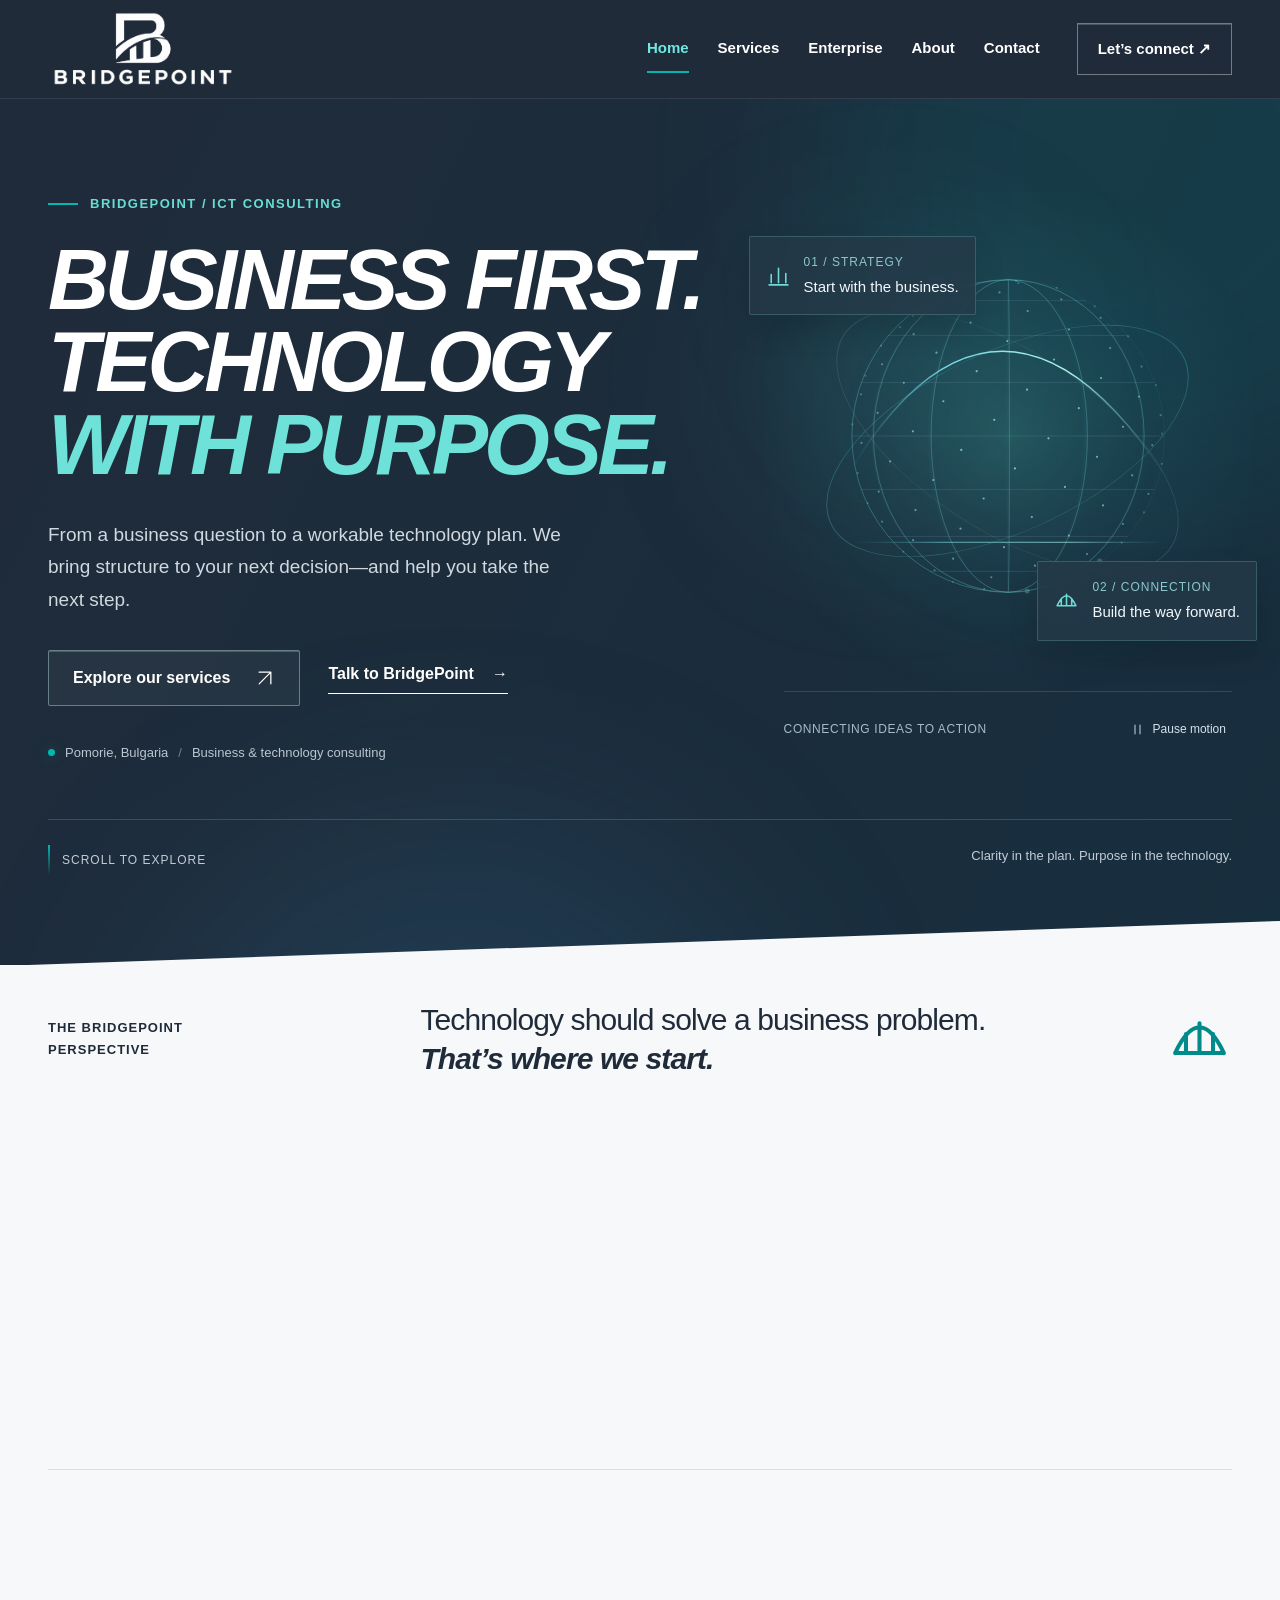
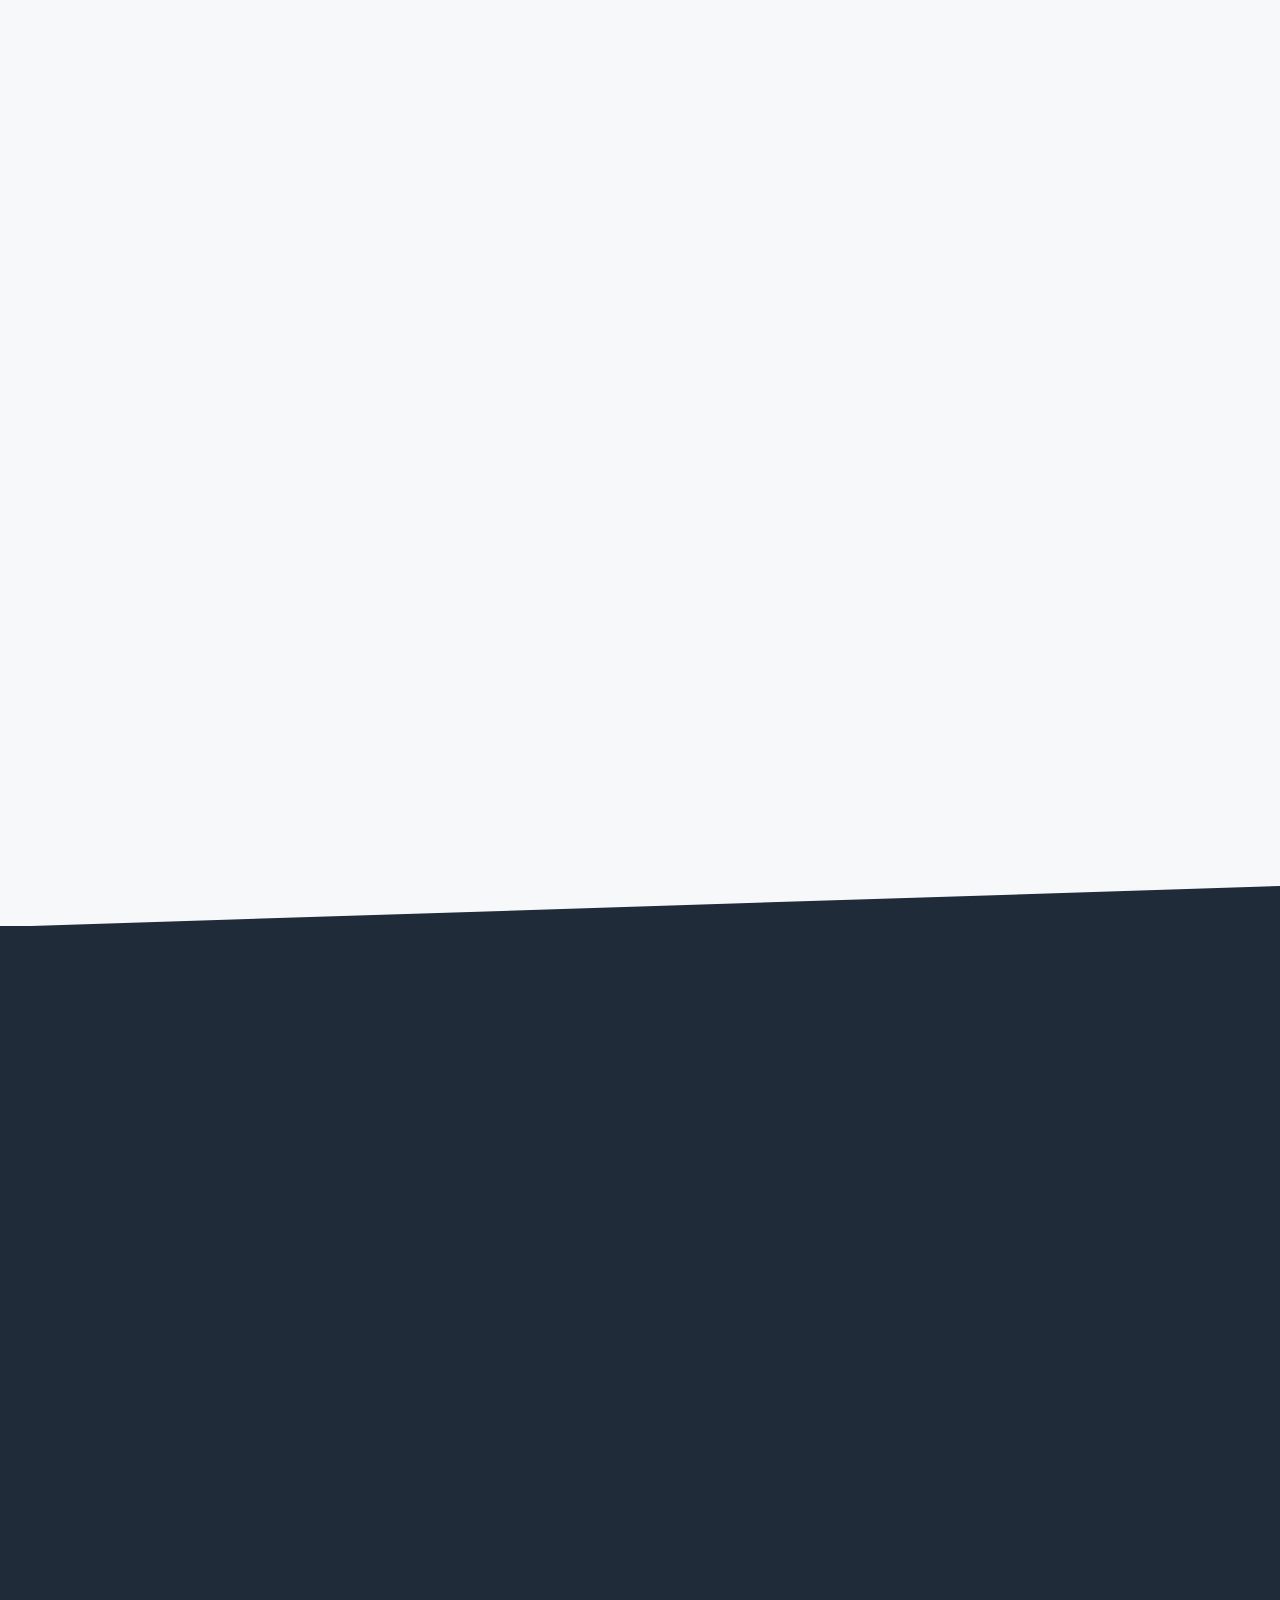
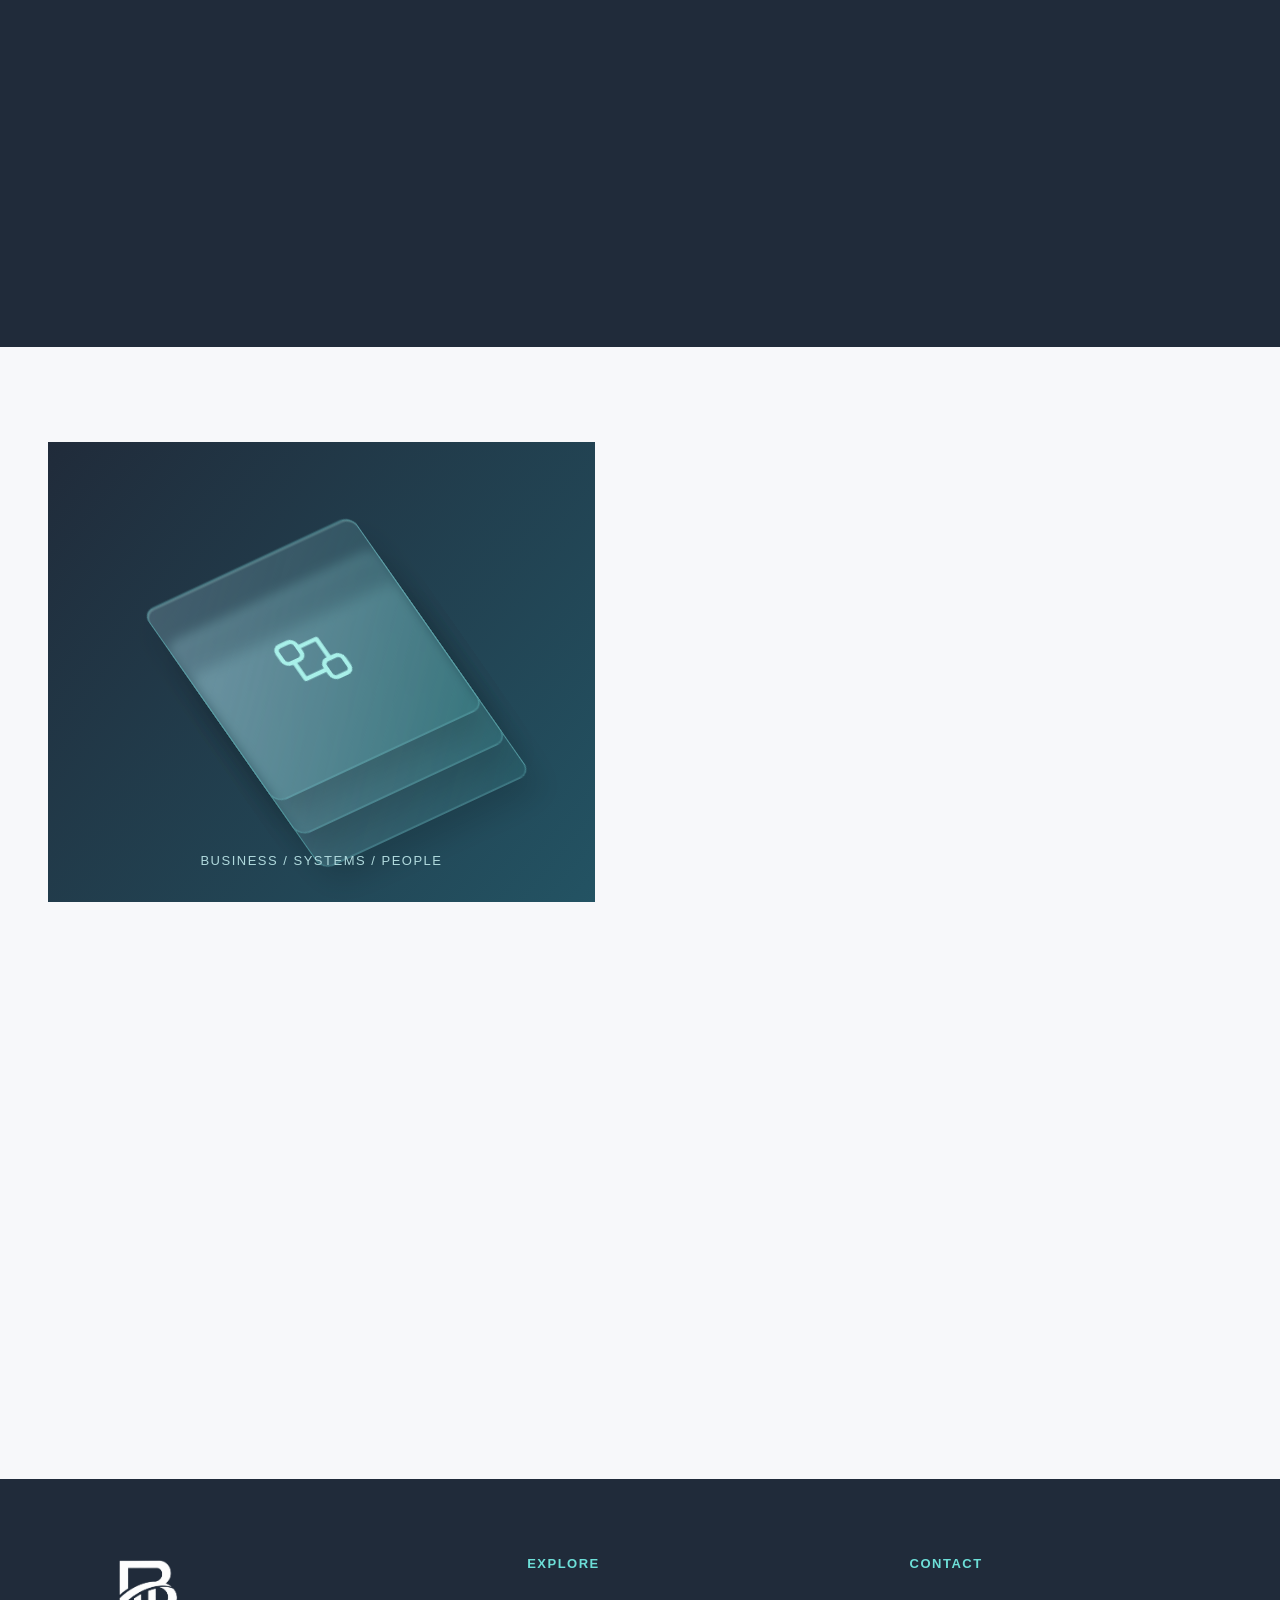
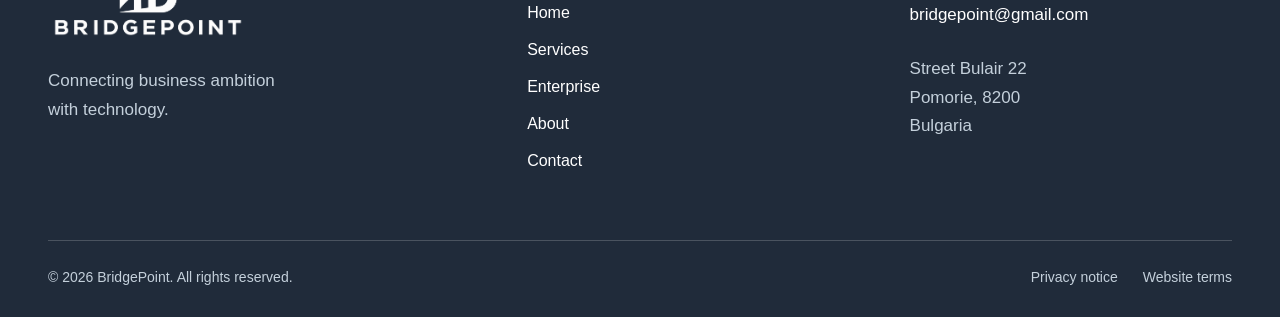
==== commit 6f9796fe: "Apply a navy and teal corporate template without changing website content" ====
--- a/index.html
+++ b/index.html
@@ -1 +1 @@
-<!doctype html><html lang="en"><head><meta charset="UTF-8"><meta name="viewport" content="width=device-width, initial-scale=1"><title>ICT Consulting & Business Technology | BridgePoint</title><meta name="description" content="BridgePoint ICT consulting: business technology strategy, solution architecture, cloud planning, and enterprise communications. Pomorie, Bulgaria."><link rel="canonical" href="https://www.bridgepoints.io/"><meta name="referrer" content="strict-origin-when-cross-origin"><meta http-equiv="Content-Security-Policy" content="default-src 'self'; script-src 'self'; style-src 'self'; img-src 'self' data:; font-src 'self'; connect-src 'none'; object-src 'none'; base-uri 'self'; form-action mailto:; frame-src 'none'"><meta name="theme-color" content="#181916"><meta property="og:title" content="ICT Consulting & Business Technology | BridgePoint"><meta property="og:description" content="Connecting business ambition with technology. ICT consulting based in Pomorie, Bulgaria."><meta property="og:type" content="website"><link rel="icon" href="assets/favicon.svg" type="image/svg+xml"><link rel="stylesheet" href="assets/site.css?v=4"><script src="assets/site.js?v=3" defer></script></head><body><div class="reading-progress" aria-hidden="true"></div><a class="skip-link" href="#main">Skip to content</a><header class="header"><div class="wrap nav-wrap"><a class="brand" href="index.html" aria-label="BridgePoint home"><img src="assets/bridgepoint-logo-transparent.webp" width="946" height="415" alt="BridgePoint"></a><button class="menu-button" type="button" aria-expanded="false" aria-controls="primary-nav">Menu <span aria-hidden="true">☰</span></button><nav id="primary-nav" aria-label="Main navigation"><a href="index.html" aria-current="page">Home</a><a href="services.html" >Services</a><a href="enterprise.html" >Enterprise</a><a href="about.html" >About</a><a href="contact.html" >Contact</a><a class="nav-cta liquid-button" href="contact.html">Let’s connect ↗</a></nav></div></header><main id="main"><section class="hero cinematic-hero"><div class="hero-atmosphere" aria-hidden="true"><i></i><i></i><i></i></div><div class="wrap hero-grid"><div class="hero-copy"><p class="eyebrow"><span class="eyebrow-line"></span> BRIDGEPOINT / ICT CONSULTING</p><h1>Business first.<br>Technology<br><em>with purpose.</em></h1><p class="lead">From a business question to a workable technology plan. We bring structure to your next decision—and help you take the next step.</p><div class="actions"><a class="button liquid-button" href="services.html">Explore our services <svg class="icon icon-arrow" viewBox="0 0 24 24" aria-hidden="true" fill="none" stroke="currentColor" stroke-width="1.5" stroke-linecap="round" stroke-linejoin="round"><path d="M5 19 19 5M5 5h14v14"/></svg></a><a class="text-link" href="contact.html">Talk to BridgePoint <span aria-hidden="true">→</span></a></div><div class="hero-note"><span class="dot"></span> Pomorie, Bulgaria <span class="note-divider">/</span> Business & technology consulting</div></div><div class="hero-visual"><div class="orbital-stage"><canvas id="connection-globe" width="740" height="660" aria-hidden="true"></canvas><div class="orbital-ring orbital-ring-one" aria-hidden="true"></div><div class="orbital-ring orbital-ring-two" aria-hidden="true"></div><div class="floating-chip chip-strategy"><svg class="icon icon-strategy" viewBox="0 0 24 24" aria-hidden="true" fill="none" stroke="currentColor" stroke-width="1.5" stroke-linecap="round" stroke-linejoin="round"><path d="M5 19V11M12 19V5M19 19v-9M3 21h18"/></svg><div><span>01 / STRATEGY</span>Start with the business.</div></div><div class="floating-chip chip-delivery"><svg class="icon icon-bridge" viewBox="0 0 24 24" aria-hidden="true" fill="none" stroke="currentColor" stroke-width="1.5" stroke-linecap="round" stroke-linejoin="round"><path d="M3 17q9-19 18 0M3 17h18M7 17V10M12 17V6M17 17v-7"/></svg><div><span>02 / CONNECTION</span>Build the way forward.</div></div></div><div class="visual-caption"><span>CONNECTING IDEAS TO ACTION</span><button class="motion-toggle" type="button" aria-pressed="false" aria-label="Pause motion effects"><svg class="icon icon-pause" viewBox="0 0 24 24" aria-hidden="true" fill="none" stroke="currentColor" stroke-width="1.5" stroke-linecap="round" stroke-linejoin="round"><path d="M8 5v14M16 5v14"/></svg><span>Pause motion</span></button></div></div></div><div class="wrap hero-bottom"><a href="#what-we-do" class="scroll-cue"><span class="scroll-line" aria-hidden="true"></span> SCROLL TO EXPLORE</a><span>Clarity in the plan. Purpose in the technology.</span></div></section><section class="intro-band"><div class="wrap intro-band-inner"><span>THE BRIDGEPOINT PERSPECTIVE</span><p>Technology should solve a business problem.<br><strong>That’s where we start.</strong></p><svg class="icon icon-bridge" viewBox="0 0 24 24" aria-hidden="true" fill="none" stroke="currentColor" stroke-width="1.5" stroke-linecap="round" stroke-linejoin="round"><path d="M3 17q9-19 18 0M3 17h18M7 17V10M12 17V6M17 17v-7"/></svg></div></section><section class="section wrap" id="what-we-do"><div class="section-heading" data-reveal><div><p class="eyebrow">01 / WHAT WE DO</p><h2>Four areas.<br>One business perspective.</h2></div><p>Define the priorities. Understand the options. Choose a practical direction.</p></div><div class="card-grid"><article class="service-card" data-reveal><div class="card-top"><span class="number">01 /</span><span class="neo-icon"><svg class="icon icon-strategy" viewBox="0 0 24 24" aria-hidden="true" fill="none" stroke="currentColor" stroke-width="1.5" stroke-linecap="round" stroke-linejoin="round"><path d="M5 19V11M12 19V5M19 19v-9M3 21h18"/></svg></span></div><h3>Business & ICT strategy</h3><p>Which technology decisions will make a difference? Start with the business case, costs, and a roadmap.</p><div class="service-keywords">Business cases · ICT governance · Roadmaps</div><a href="services.html#service-01">Discover the approach <svg class="icon icon-arrow" viewBox="0 0 24 24" aria-hidden="true" fill="none" stroke="currentColor" stroke-width="1.5" stroke-linecap="round" stroke-linejoin="round"><path d="M5 19 19 5M5 5h14v14"/></svg></a></article><article class="service-card" data-reveal><div class="card-top"><span class="number">02 /</span><span class="neo-icon"><svg class="icon icon-architecture" viewBox="0 0 24 24" aria-hidden="true" fill="none" stroke="currentColor" stroke-width="1.5" stroke-linecap="round" stroke-linejoin="round"><rect x="3" y="3" width="7" height="7" rx="2"/><rect x="14" y="14" width="7" height="7" rx="2"/><path d="M10 6h7v8M6 10v7h8"/></svg></span></div><h3>Solution architecture</h3><p>Make your systems work together. Define requirements, integration points, and a delivery approach.</p><div class="service-keywords">Requirements · Integration · Delivery planning</div><a href="services.html#service-02">Discover the approach <svg class="icon icon-arrow" viewBox="0 0 24 24" aria-hidden="true" fill="none" stroke="currentColor" stroke-width="1.5" stroke-linecap="round" stroke-linejoin="round"><path d="M5 19 19 5M5 5h14v14"/></svg></a></article><article class="service-card" data-reveal><div class="card-top"><span class="number">03 /</span><span class="neo-icon"><svg class="icon icon-cloud" viewBox="0 0 24 24" aria-hidden="true" fill="none" stroke="currentColor" stroke-width="1.5" stroke-linecap="round" stroke-linejoin="round"><path d="M7 18a5 5 0 1 1 .2-10A6 6 0 0 1 19 11a3.5 3.5 0 0 1-1 7H7Z"/><path d="m9 14 3-3 3 3M12 11v9"/></svg></span></div><h3>Cloud consulting</h3><p>Know what to move, when to move it, and what it will cost. Build a cloud plan that fits your operations.</p><div class="service-keywords">Readiness · Migration · Cost review</div><a href="services.html#service-03">Discover the approach <svg class="icon icon-arrow" viewBox="0 0 24 24" aria-hidden="true" fill="none" stroke="currentColor" stroke-width="1.5" stroke-linecap="round" stroke-linejoin="round"><path d="M5 19 19 5M5 5h14v14"/></svg></a></article><article class="service-card" data-reveal><div class="card-top"><span class="number">04 /</span><span class="neo-icon"><svg class="icon icon-network" viewBox="0 0 24 24" aria-hidden="true" fill="none" stroke="currentColor" stroke-width="1.5" stroke-linecap="round" stroke-linejoin="round"><circle cx="12" cy="5" r="3"/><circle cx="5" cy="19" r="3"/><circle cx="19" cy="19" r="3"/><path d="M12 8v5M5 16v-3h14v3"/></svg></span></div><h3>Networks & communications</h3><p>Help people and systems connect. Plan enterprise networks and clearer communication across teams.</p><div class="service-keywords">Networks · Collaboration · Supplier review</div><a href="services.html#service-04">Discover the approach <svg class="icon icon-arrow" viewBox="0 0 24 24" aria-hidden="true" fill="none" stroke="currentColor" stroke-width="1.5" stroke-linecap="round" stroke-linejoin="round"><path d="M5 19 19 5M5 5h14v14"/></svg></a></article></div></section><section class="story-section"><div class="wrap story-grid"><div class="story-heading" data-reveal><p class="eyebrow">02 / HOW WE WORK</p><h2>A good plan<br>begins with<br><em>a better question.</em></h2><p>Before discussing a platform or a solution, we discuss what your business needs to change.</p><a class="button liquid-button light" href="about.html">Our perspective <svg class="icon icon-arrow" viewBox="0 0 24 24" aria-hidden="true" fill="none" stroke="currentColor" stroke-width="1.5" stroke-linecap="round" stroke-linejoin="round"><path d="M5 19 19 5M5 5h14v14"/></svg></a></div><div class="story-steps"><article data-reveal><span>01</span><div><p class="step-label">DISCOVER</p><h3>What needs to work better?</h3><p>We review your objectives, current systems, and operational constraints. The starting point is your business, not a technology shortlist.</p></div></article><article data-reveal><span>02</span><div><p class="step-label">DEFINE</p><h3>What is the right next step?</h3><p>We weigh the options and shape a roadmap. Scope, priorities, and responsibilities are agreed before the work begins.</p></div></article><article data-reveal><span>03</span><div><p class="step-label">MOVE FORWARD</p><h3>How do we get there?</h3><p>We coordinate the agreed work, review progress, and keep the delivery plan connected to the outcome you want.</p></div></article></div></div></section><section class="enterprise-story section wrap"><div class="enterprise-art" aria-hidden="true"><div class="glass-architecture"><span class="architecture-layer layer-one"></span><span class="architecture-layer layer-two"></span><span class="architecture-layer layer-three"></span><span class="architecture-node"><svg class="icon icon-architecture" viewBox="0 0 24 24" aria-hidden="true" fill="none" stroke="currentColor" stroke-width="1.5" stroke-linecap="round" stroke-linejoin="round"><rect x="3" y="3" width="7" height="7" rx="2"/><rect x="14" y="14" width="7" height="7" rx="2"/><path d="M10 6h7v8M6 10v7h8"/></svg></span></div><span class="art-caption">BUSINESS / SYSTEMS / PEOPLE</span></div><div data-reveal><p class="eyebrow">03 / ENTERPRISE</p><h2>Keep the whole<br>organisation in view.</h2><p class="lead small">Technology decisions rarely sit in one department. We help bring business stakeholders, technical teams, and suppliers around the same plan.</p><a class="text-link" href="enterprise.html">Explore enterprise consulting <svg class="icon icon-arrow" viewBox="0 0 24 24" aria-hidden="true" fill="none" stroke="currentColor" stroke-width="1.5" stroke-linecap="round" stroke-linejoin="round"><path d="M5 19 19 5M5 5h14v14"/></svg></a></div></section><section class="cta wrap" data-reveal><div class="cta-orbit" aria-hidden="true"></div><div><p class="eyebrow">YOUR NEXT STEP</p><h2>Tell us what<br>you’re working on.</h2><p>A business question. A systems challenge. A project that needs a clearer direction.</p></div><a class="button liquid-button light" href="contact.html">Start a conversation <svg class="icon icon-arrow" viewBox="0 0 24 24" aria-hidden="true" fill="none" stroke="currentColor" stroke-width="1.5" stroke-linecap="round" stroke-linejoin="round"><path d="M5 19 19 5M5 5h14v14"/></svg></a></section></main><footer><div class="wrap footer-grid"><div><a class="brand footer-brand" href="index.html"><img src="assets/bridgepoint-logo-transparent.webp" alt="BridgePoint" width="946" height="415"></a><p>Connecting business ambition<br>with technology.</p></div><div><p class="eyebrow">EXPLORE</p><a href="index.html" aria-current="page">Home</a><a href="services.html" >Services</a><a href="enterprise.html" >Enterprise</a><a href="about.html" >About</a><a href="contact.html" >Contact</a></div><div><p class="eyebrow">CONTACT</p><a href="mailto:bridgepoint@gmail.com">bridgepoint@gmail.com</a><address>Street Bulair 22<br>Pomorie, 8200<br>Bulgaria</address></div></div><div class="wrap footer-bottom"><span>© 2026 BridgePoint. All rights reserved.</span><div><a href="privacy.html">Privacy notice</a><a href="terms.html">Website terms</a></div></div></footer></body></html>+<!doctype html><html lang="en"><head><meta charset="UTF-8"><meta name="viewport" content="width=device-width, initial-scale=1"><title>ICT Consulting & Business Technology | BridgePoint</title><meta name="description" content="BridgePoint ICT consulting: business technology strategy, solution architecture, cloud planning, and enterprise communications. Pomorie, Bulgaria."><link rel="canonical" href="https://www.bridgepoints.io/"><meta name="referrer" content="strict-origin-when-cross-origin"><meta http-equiv="Content-Security-Policy" content="default-src 'self'; script-src 'self'; style-src 'self'; img-src 'self' data:; font-src 'self'; connect-src 'none'; object-src 'none'; base-uri 'self'; form-action mailto:; frame-src 'none'"><meta name="theme-color" content="#181916"><meta property="og:title" content="ICT Consulting & Business Technology | BridgePoint"><meta property="og:description" content="Connecting business ambition with technology. ICT consulting based in Pomorie, Bulgaria."><meta property="og:type" content="website"><link rel="icon" href="assets/favicon.svg" type="image/svg+xml"><link rel="stylesheet" href="assets/site.css?v=5"><script src="assets/site.js?v=5" defer></script></head><body><div class="reading-progress" aria-hidden="true"></div><a class="skip-link" href="#main">Skip to content</a><header class="header"><div class="wrap nav-wrap"><a class="brand" href="index.html" aria-label="BridgePoint home"><img src="assets/bridgepoint-logo-transparent.webp" width="946" height="415" alt="BridgePoint"></a><button class="menu-button" type="button" aria-expanded="false" aria-controls="primary-nav">Menu <span aria-hidden="true">☰</span></button><nav id="primary-nav" aria-label="Main navigation"><a href="index.html" aria-current="page">Home</a><a href="services.html" >Services</a><a href="enterprise.html" >Enterprise</a><a href="about.html" >About</a><a href="contact.html" >Contact</a><a class="nav-cta liquid-button" href="contact.html">Let’s connect ↗</a></nav></div></header><main id="main"><section class="hero cinematic-hero"><div class="hero-atmosphere" aria-hidden="true"><i></i><i></i><i></i></div><div class="wrap hero-grid"><div class="hero-copy"><p class="eyebrow"><span class="eyebrow-line"></span> BRIDGEPOINT / ICT CONSULTING</p><h1>Business first.<br>Technology<br><em>with purpose.</em></h1><p class="lead">From a business question to a workable technology plan. We bring structure to your next decision—and help you take the next step.</p><div class="actions"><a class="button liquid-button" href="services.html">Explore our services <svg class="icon icon-arrow" viewBox="0 0 24 24" aria-hidden="true" fill="none" stroke="currentColor" stroke-width="1.5" stroke-linecap="round" stroke-linejoin="round"><path d="M5 19 19 5M5 5h14v14"/></svg></a><a class="text-link" href="contact.html">Talk to BridgePoint <span aria-hidden="true">→</span></a></div><div class="hero-note"><span class="dot"></span> Pomorie, Bulgaria <span class="note-divider">/</span> Business & technology consulting</div></div><div class="hero-visual"><div class="orbital-stage"><canvas id="connection-globe" width="740" height="660" aria-hidden="true"></canvas><div class="orbital-ring orbital-ring-one" aria-hidden="true"></div><div class="orbital-ring orbital-ring-two" aria-hidden="true"></div><div class="floating-chip chip-strategy"><svg class="icon icon-strategy" viewBox="0 0 24 24" aria-hidden="true" fill="none" stroke="currentColor" stroke-width="1.5" stroke-linecap="round" stroke-linejoin="round"><path d="M5 19V11M12 19V5M19 19v-9M3 21h18"/></svg><div><span>01 / STRATEGY</span>Start with the business.</div></div><div class="floating-chip chip-delivery"><svg class="icon icon-bridge" viewBox="0 0 24 24" aria-hidden="true" fill="none" stroke="currentColor" stroke-width="1.5" stroke-linecap="round" stroke-linejoin="round"><path d="M3 17q9-19 18 0M3 17h18M7 17V10M12 17V6M17 17v-7"/></svg><div><span>02 / CONNECTION</span>Build the way forward.</div></div></div><div class="visual-caption"><span>CONNECTING IDEAS TO ACTION</span><button class="motion-toggle" type="button" aria-pressed="false" aria-label="Pause motion effects"><svg class="icon icon-pause" viewBox="0 0 24 24" aria-hidden="true" fill="none" stroke="currentColor" stroke-width="1.5" stroke-linecap="round" stroke-linejoin="round"><path d="M8 5v14M16 5v14"/></svg><span>Pause motion</span></button></div></div></div><div class="wrap hero-bottom"><a href="#what-we-do" class="scroll-cue"><span class="scroll-line" aria-hidden="true"></span> SCROLL TO EXPLORE</a><span>Clarity in the plan. Purpose in the technology.</span></div></section><section class="intro-band"><div class="wrap intro-band-inner"><span>THE BRIDGEPOINT PERSPECTIVE</span><p>Technology should solve a business problem.<br><strong>That’s where we start.</strong></p><svg class="icon icon-bridge" viewBox="0 0 24 24" aria-hidden="true" fill="none" stroke="currentColor" stroke-width="1.5" stroke-linecap="round" stroke-linejoin="round"><path d="M3 17q9-19 18 0M3 17h18M7 17V10M12 17V6M17 17v-7"/></svg></div></section><section class="section wrap" id="what-we-do"><div class="section-heading" data-reveal><div><p class="eyebrow">01 / WHAT WE DO</p><h2>Four areas.<br>One business perspective.</h2></div><p>Define the priorities. Understand the options. Choose a practical direction.</p></div><div class="card-grid"><article class="service-card" data-reveal><div class="card-top"><span class="number">01 /</span><span class="neo-icon"><svg class="icon icon-strategy" viewBox="0 0 24 24" aria-hidden="true" fill="none" stroke="currentColor" stroke-width="1.5" stroke-linecap="round" stroke-linejoin="round"><path d="M5 19V11M12 19V5M19 19v-9M3 21h18"/></svg></span></div><h3>Business & ICT strategy</h3><p>Which technology decisions will make a difference? Start with the business case, costs, and a roadmap.</p><div class="service-keywords">Business cases · ICT governance · Roadmaps</div><a href="services.html#service-01">Discover the approach <svg class="icon icon-arrow" viewBox="0 0 24 24" aria-hidden="true" fill="none" stroke="currentColor" stroke-width="1.5" stroke-linecap="round" stroke-linejoin="round"><path d="M5 19 19 5M5 5h14v14"/></svg></a></article><article class="service-card" data-reveal><div class="card-top"><span class="number">02 /</span><span class="neo-icon"><svg class="icon icon-architecture" viewBox="0 0 24 24" aria-hidden="true" fill="none" stroke="currentColor" stroke-width="1.5" stroke-linecap="round" stroke-linejoin="round"><rect x="3" y="3" width="7" height="7" rx="2"/><rect x="14" y="14" width="7" height="7" rx="2"/><path d="M10 6h7v8M6 10v7h8"/></svg></span></div><h3>Solution architecture</h3><p>Make your systems work together. Define requirements, integration points, and a delivery approach.</p><div class="service-keywords">Requirements · Integration · Delivery planning</div><a href="services.html#service-02">Discover the approach <svg class="icon icon-arrow" viewBox="0 0 24 24" aria-hidden="true" fill="none" stroke="currentColor" stroke-width="1.5" stroke-linecap="round" stroke-linejoin="round"><path d="M5 19 19 5M5 5h14v14"/></svg></a></article><article class="service-card" data-reveal><div class="card-top"><span class="number">03 /</span><span class="neo-icon"><svg class="icon icon-cloud" viewBox="0 0 24 24" aria-hidden="true" fill="none" stroke="currentColor" stroke-width="1.5" stroke-linecap="round" stroke-linejoin="round"><path d="M7 18a5 5 0 1 1 .2-10A6 6 0 0 1 19 11a3.5 3.5 0 0 1-1 7H7Z"/><path d="m9 14 3-3 3 3M12 11v9"/></svg></span></div><h3>Cloud consulting</h3><p>Know what to move, when to move it, and what it will cost. Build a cloud plan that fits your operations.</p><div class="service-keywords">Readiness · Migration · Cost review</div><a href="services.html#service-03">Discover the approach <svg class="icon icon-arrow" viewBox="0 0 24 24" aria-hidden="true" fill="none" stroke="currentColor" stroke-width="1.5" stroke-linecap="round" stroke-linejoin="round"><path d="M5 19 19 5M5 5h14v14"/></svg></a></article><article class="service-card" data-reveal><div class="card-top"><span class="number">04 /</span><span class="neo-icon"><svg class="icon icon-network" viewBox="0 0 24 24" aria-hidden="true" fill="none" stroke="currentColor" stroke-width="1.5" stroke-linecap="round" stroke-linejoin="round"><circle cx="12" cy="5" r="3"/><circle cx="5" cy="19" r="3"/><circle cx="19" cy="19" r="3"/><path d="M12 8v5M5 16v-3h14v3"/></svg></span></div><h3>Networks & communications</h3><p>Help people and systems connect. Plan enterprise networks and clearer communication across teams.</p><div class="service-keywords">Networks · Collaboration · Supplier review</div><a href="services.html#service-04">Discover the approach <svg class="icon icon-arrow" viewBox="0 0 24 24" aria-hidden="true" fill="none" stroke="currentColor" stroke-width="1.5" stroke-linecap="round" stroke-linejoin="round"><path d="M5 19 19 5M5 5h14v14"/></svg></a></article></div></section><section class="story-section"><div class="wrap story-grid"><div class="story-heading" data-reveal><p class="eyebrow">02 / HOW WE WORK</p><h2>A good plan<br>begins with<br><em>a better question.</em></h2><p>Before discussing a platform or a solution, we discuss what your business needs to change.</p><a class="button liquid-button light" href="about.html">Our perspective <svg class="icon icon-arrow" viewBox="0 0 24 24" aria-hidden="true" fill="none" stroke="currentColor" stroke-width="1.5" stroke-linecap="round" stroke-linejoin="round"><path d="M5 19 19 5M5 5h14v14"/></svg></a></div><div class="story-steps"><article data-reveal><span>01</span><div><p class="step-label">DISCOVER</p><h3>What needs to work better?</h3><p>We review your objectives, current systems, and operational constraints. The starting point is your business, not a technology shortlist.</p></div></article><article data-reveal><span>02</span><div><p class="step-label">DEFINE</p><h3>What is the right next step?</h3><p>We weigh the options and shape a roadmap. Scope, priorities, and responsibilities are agreed before the work begins.</p></div></article><article data-reveal><span>03</span><div><p class="step-label">MOVE FORWARD</p><h3>How do we get there?</h3><p>We coordinate the agreed work, review progress, and keep the delivery plan connected to the outcome you want.</p></div></article></div></div></section><section class="enterprise-story section wrap"><div class="enterprise-art" aria-hidden="true"><div class="glass-architecture"><span class="architecture-layer layer-one"></span><span class="architecture-layer layer-two"></span><span class="architecture-layer layer-three"></span><span class="architecture-node"><svg class="icon icon-architecture" viewBox="0 0 24 24" aria-hidden="true" fill="none" stroke="currentColor" stroke-width="1.5" stroke-linecap="round" stroke-linejoin="round"><rect x="3" y="3" width="7" height="7" rx="2"/><rect x="14" y="14" width="7" height="7" rx="2"/><path d="M10 6h7v8M6 10v7h8"/></svg></span></div><span class="art-caption">BUSINESS / SYSTEMS / PEOPLE</span></div><div data-reveal><p class="eyebrow">03 / ENTERPRISE</p><h2>Keep the whole<br>organisation in view.</h2><p class="lead small">Technology decisions rarely sit in one department. We help bring business stakeholders, technical teams, and suppliers around the same plan.</p><a class="text-link" href="enterprise.html">Explore enterprise consulting <svg class="icon icon-arrow" viewBox="0 0 24 24" aria-hidden="true" fill="none" stroke="currentColor" stroke-width="1.5" stroke-linecap="round" stroke-linejoin="round"><path d="M5 19 19 5M5 5h14v14"/></svg></a></div></section><section class="cta wrap" data-reveal><div class="cta-orbit" aria-hidden="true"></div><div><p class="eyebrow">YOUR NEXT STEP</p><h2>Tell us what<br>you’re working on.</h2><p>A business question. A systems challenge. A project that needs a clearer direction.</p></div><a class="button liquid-button light" href="contact.html">Start a conversation <svg class="icon icon-arrow" viewBox="0 0 24 24" aria-hidden="true" fill="none" stroke="currentColor" stroke-width="1.5" stroke-linecap="round" stroke-linejoin="round"><path d="M5 19 19 5M5 5h14v14"/></svg></a></section></main><footer><div class="wrap footer-grid"><div><a class="brand footer-brand" href="index.html"><img src="assets/bridgepoint-logo-transparent.webp" alt="BridgePoint" width="946" height="415"></a><p>Connecting business ambition<br>with technology.</p></div><div><p class="eyebrow">EXPLORE</p><a href="index.html" aria-current="page">Home</a><a href="services.html" >Services</a><a href="enterprise.html" >Enterprise</a><a href="about.html" >About</a><a href="contact.html" >Contact</a></div><div><p class="eyebrow">CONTACT</p><a href="mailto:bridgepoint@gmail.com">bridgepoint@gmail.com</a><address>Street Bulair 22<br>Pomorie, 8200<br>Bulgaria</address></div></div><div class="wrap footer-bottom"><span>© 2026 BridgePoint. All rights reserved.</span><div><a href="privacy.html">Privacy notice</a><a href="terms.html">Website terms</a></div></div></footer></body></html>
--- a/assets/site.css
+++ b/assets/site.css
@@ -1,53 +1,7 @@
-:root{--paper:#f7f6f2;--ink:#22241f;--muted:#62655c;--gold:#ab8861;--line:#dddcd4;--dark:#181916;--font-sans:Arial,Helvetica,sans-serif;--serif:var(--font-sans)}*{box-sizing:border-box}html{scroll-behavior:smooth;scroll-padding-top:100px}body{margin:0;background:var(--paper);color:var(--ink);font-family:var(--font-sans);font-size:18px;line-height:1.65}a{color:inherit;text-decoration:none}button,input,select,textarea{font:inherit}a,button{-webkit-tap-highlight-color:transparent}button{cursor:pointer}.wrap{width:min(1240px,calc(100% - 96px));margin:auto}h1,h2,h3,p{margin-top:0}h1,h2{font-weight:400;letter-spacing:-.045em;line-height:1.1}h1{font-size:clamp(49px,5.38vw,81px);margin-bottom:28px}h2{font-size:clamp(38px,3.92vw,54px);margin-bottom:25px}h3{font-size:24px;line-height:1.3;font-weight:500;letter-spacing:-.025em}em{font-family:var(--serif);font-weight:400;color:#94734f}p{color:var(--muted)}.eyebrow{font-size:13px;letter-spacing:2.1px;font-weight:600;color:#897052;margin-bottom:22px}.lead{font-size:21px;line-height:1.7;max-width:570px}.lead.small{font-size:20px}.header{background:#fffdf9;position:sticky;top:0;z-index:20;border-bottom:1px solid var(--line)}.nav-wrap{height:100px;display:flex;align-items:center;justify-content:space-between;gap:30px}.brand{display:block;width:185px;background:#000;flex-shrink:0;border-radius:3px;overflow:hidden}.brand img{display:block;width:100%;height:auto}.nav-wrap nav{display:flex;align-items:center;gap:30px;font-size:16px}.nav-wrap nav a{padding:8px 0}.nav-wrap nav a[aria-current]{color:#896846;box-shadow:0 2px #ab8861}.nav-wrap nav .nav-cta{padding:12px 20px;border:1px solid #bca68b;margin-left:14px;border-radius:2px}.menu-button{display:none}.hero{padding:76px 0 60px}.hero-grid{display:grid;grid-template-columns:1.08fr 1fr;gap:55px;align-items:center}.hero-copy{padding:12px 0}.hero-visual{background:var(--dark);border-radius:5px;position:relative;overflow:hidden;box-shadow:0 20px 50px #292b2114}.bridge-art{display:block;width:100%;height:auto}.visual-caption{display:flex;justify-content:space-between;border-top:1px solid #ffffff15;padding:22px 25px;color:#c1b6a6;font-size:12px;letter-spacing:1px;gap:16px}.actions{display:flex;align-items:center;gap:30px;margin:34px 0}.button{display:inline-flex;align-items:center;justify-content:center;gap:32px;min-height:52px;background:var(--dark);color:#fff;padding:13px 23px;border:1px solid var(--dark);border-radius:2px;font-size:16px;transition:transform .2s,background .2s}.button:hover{background:#3b3b30;transform:translateY(-2px)}.button.light{background:#e9d8c1;color:#29251e;border-color:#e9d8c1}.button.light:hover{background:#fff1df}.text-link{font-size:16px;border-bottom:1px solid #bca68b;display:inline-block;padding-bottom:5px}.hero-note{color:var(--muted);font-size:14px;display:flex;align-items:center;gap:8px;margin-top:40px}.dot{width:6px;height:6px;background:#927854;border-radius:50%}.principles{border-top:1px solid var(--line);border-bottom:1px solid var(--line);display:flex;justify-content:space-around;gap:20px;padding:22px 0;font-size:15px;color:#62655c}.principles span:before{content:'+';color:var(--gold);margin-right:13px}.section{padding-top:92px;padding-bottom:92px}.section-heading{display:flex;justify-content:space-between;align-items:flex-end;gap:60px;margin-bottom:35px}.section-heading p:last-child{max-width:340px;margin-bottom:26px}.card-grid{display:grid;grid-template-columns:repeat(4,1fr);border-top:1px solid var(--line);border-bottom:1px solid var(--line)}.service-card{padding:32px 27px 35px 0;border-right:1px solid var(--line)}.service-card:not(:first-child){padding-left:27px}.service-card:last-child{border-right:0}.number{font-size:14px;color:#94734f;display:block;margin-bottom:45px;letter-spacing:1px}.service-card h3{min-height:55px}.service-card p{font-size:16px;min-height:94px}.service-card a{font-size:14px;display:flex;justify-content:space-between;padding-top:20px}.approach{background:#eeece5;padding:80px 0}.split{display:grid;grid-template-columns:1fr 1fr;gap:90px;align-items:start}.steps article{display:flex;gap:30px;border-bottom:1px solid #d1d0c6;padding:22px 0}.steps article:first-child{padding-top:0}.steps article>span{color:var(--gold);font-size:14px;min-width:25px;padding-top:5px}.steps h3{margin-bottom:8px}.steps p{font-size:17px;margin-bottom:7px}.cta{background:var(--dark);color:#f9f7f0;padding:55px 60px;display:flex;justify-content:space-between;align-items:center;gap:35px;margin-top:60px;margin-bottom:70px;border-radius:3px}.cta .eyebrow{color:#c5aa87}.cta h2{font-size:45px;margin:0}.cta .button{flex-shrink:0}footer{background:#eceae3;padding:55px 0 22px}.footer-grid{display:grid;grid-template-columns:1.5fr 1fr 1fr;gap:60px}.footer-brand{width:170px;margin-bottom:20px}.footer-grid p{font-size:16px}.footer-grid>div:nth-child(2) a{display:block;font-size:16px;margin-bottom:7px}.footer-grid .eyebrow{font-size:12px}.footer-grid address{font-size:16px;margin-top:18px;color:var(--muted);font-style:normal}.footer-grid>div:last-child>a{font-size:16px}.footer-bottom{border-top:1px solid #d3d1c7;margin-top:38px;padding-top:22px;display:flex;justify-content:space-between;font-size:13px;color:var(--muted);gap:20px}.footer-bottom>div{display:flex;gap:25px}.page-hero{padding-top:75px;padding-bottom:65px;border-bottom:1px solid var(--line)}.page-hero h1{font-size:clamp(47px,5.6vw,78px)}.page-hero .lead{max-width:650px;margin-bottom:0}.service-detail{padding:50px 0;display:grid;grid-template-columns:.15fr 1fr .8fr;gap:50px;border-bottom:1px solid var(--line);scroll-margin-top:100px}.service-detail h2{font-size:36px}.service-detail p{margin-bottom:0}.service-detail ul{margin:0;padding-left:20px;color:var(--muted);font-size:17px}.service-detail li{padding:6px 0}.enterprise-panel{display:grid;grid-template-columns:1fr 1fr;align-items:center;gap:40px;background:var(--dark);color:#fff;padding:55px;margin-top:55px;border-radius:4px}.enterprise-panel p{color:#b8b9ae;max-width:500px}.enterprise-panel .eyebrow{color:#c5aa87}.enterprise-panel .button{margin-top:20px}.three-grid{display:grid;grid-template-columns:repeat(3,1fr);gap:50px}.plain-card{border-top:1px solid var(--line);padding-top:28px}.plain-card .number{margin-bottom:35px}.plain-card p{font-size:17px}.brand-panel{background:#000;border-radius:4px;padding:50px 25px}.brand-panel img{width:100%;height:auto;display:block}.brand-panel p{text-align:center;font-size:12px;letter-spacing:2px;color:#b6a38e;margin:30px 0 0}.details p{border-bottom:1px solid var(--line);padding-bottom:16px;font-size:17px}.details span{display:block;font-size:13px;letter-spacing:1px;text-transform:uppercase;color:#94734f;margin-bottom:7px}.contact-grid{display:grid;grid-template-columns:.8fr 1.2fr;gap:90px;padding-top:60px;padding-bottom:85px}.email-link{font-size:clamp(18px,2.02vw,26px);display:inline-block;border-bottom:1px solid #bca68b;margin:15px 0 40px}.address{border-top:1px solid var(--line);padding-top:30px}.address .eyebrow{display:block}.address address{font-style:normal;font-size:20px;margin-bottom:20px}.muted{font-size:15px;margin-top:30px}.contact-form{background:#fffdfa;padding:40px;border:1px solid var(--line);border-radius:4px}.contact-form h2{font-size:31px;letter-spacing:-.03em}.contact-form>p{font-size:15px}.contact-form label{display:block;font-size:14px;font-weight:600;margin:0 0 20px}.form-row{display:grid;grid-template-columns:1fr 1fr;gap:20px}input,select,textarea{display:block;width:100%;background:#faf9f5;border:1px solid #c8c7be;border-radius:2px;padding:11px 12px;margin-top:7px;color:var(--ink);font-size:17px}textarea{resize:vertical}input:focus,select:focus,textarea:focus{outline:2px solid #94734f;outline-offset:2px}.form-note a{text-decoration:underline}#form-status{margin:16px 0 0}#email-fallback p{font-size:15px}.legal{padding-top:60px;padding-bottom:80px;max-width:850px}.legal h2{font-size:28px;margin-top:30px}.legal a{text-decoration:underline}.skip-link{position:fixed;left:20px;top:-80px;padding:10px 20px;background:#fff;z-index:50}.skip-link:focus{top:15px}:focus-visible{outline:2px solid #9d754d;outline-offset:5px}a:hover{color:#96734a}.button:hover{color:#fff}.button.light:hover{color:#29251e}
-@media(min-width:1500px){.hero{padding-top:95px;padding-bottom:80px}}@media(max-width:1050px){.wrap{width:calc(100% - 56px)}.nav-wrap nav{gap:18px}.nav-wrap nav .nav-cta{display:none}.hero-grid{gap:30px}.hero-visual{align-self:center}.split,.contact-grid{gap:45px}.card-grid{grid-template-columns:1fr 1fr}.service-card:nth-child(2){border-right:0}.service-card:nth-child(n+3){border-top:1px solid var(--line)}.service-card:nth-child(3){padding-left:0}.service-card p{min-height:60px}.service-detail{gap:30px}.visual-caption{font-size:12px}.enterprise-panel{padding:35px}.three-grid{gap:30px}.cta{padding:40px}.cta h2{font-size:36px}}
-@media(max-width:720px){.wrap{width:calc(100% - 40px)}.nav-wrap{height:78px}.brand{width:140px}.menu-button{display:flex;gap:13px;align-items:center;background:transparent;border:1px solid var(--line);padding:9px 13px;font-size:15px}.nav-wrap nav{display:none;position:absolute;top:77px;left:0;right:0;background:#fffdf9;padding:20px;border-bottom:1px solid var(--line);flex-direction:column;align-items:stretch;gap:6px}.nav-wrap nav.is-open{display:flex}.nav-wrap nav a{padding:10px 14px}.nav-wrap nav a[aria-current]{box-shadow:none;background:#f0ece3}.hero{padding:42px 0 35px}.hero-grid{grid-template-columns:1fr;gap:35px}.hero-copy{padding:0}.hero h1{font-size:clamp(45px,10.3vw,68px)}.hero .lead{font-size:19px}.eyebrow{font-size:12px;letter-spacing:1.7px}.actions{gap:20px;margin:26px 0}.button{font-size:15px;padding:12px 18px;gap:20px}.hero-note{margin-top:24px}.hero-visual .bridge-art{max-height:360px}.visual-caption{font-size:12px;padding:15px}.principles{flex-wrap:wrap;justify-content:flex-start;gap:10px 20px;padding:18px 0;font-size:13px}.section{padding-top:55px;padding-bottom:55px}.section-heading{display:block;margin-bottom:22px}.section-heading h2{font-size:40px}.section-heading p:last-child{font-size:17px;max-width:100%}.service-card{padding:25px 18px 25px 0}.service-card:not(:first-child){padding-left:18px}.service-card:nth-child(3){padding-left:0}.service-card h3{font-size:20px;min-height:48px}.service-card p{font-size:15px;min-height:95px}.service-card a{font-size:13px}.number{margin-bottom:26px}.split{grid-template-columns:1fr;gap:35px}.approach{padding:50px 0}.approach h2{font-size:43px}.steps article{gap:20px}.steps h3{font-size:21px}.cta{display:block;padding:35px 25px;margin-top:35px;margin-bottom:45px}.cta h2{font-size:36px}.cta .button{margin-top:30px}.footer-grid{grid-template-columns:1fr 1fr;gap:30px}.footer-grid>div:first-child{grid-column:1/-1}.footer-grid p{margin-bottom:0}.footer-grid .eyebrow{margin-bottom:15px}.footer-grid>div:last-child>a{font-size:14px}.footer-bottom{flex-direction:column;gap:15px}.page-hero{padding-top:45px;padding-bottom:40px}.page-hero h1{font-size:47px}.page-hero .lead{font-size:19px}.service-detail{grid-template-columns:1fr;padding:30px 0;gap:10px}.service-detail .number{margin:0}.service-detail h2{font-size:32px;margin-bottom:15px}.service-detail ul{margin-top:10px}.enterprise-panel{grid-template-columns:1fr;gap:20px;padding:30px 25px;margin-top:35px}.enterprise-panel .bridge-art{max-height:300px}.enterprise-panel h2{font-size:40px}.three-grid{grid-template-columns:1fr;gap:30px}.plain-card .number{margin-bottom:20px}.contact-grid{grid-template-columns:1fr;gap:40px;padding-top:40px;padding-bottom:45px}.contact-form{padding:25px 20px}.form-row{grid-template-columns:1fr;gap:0}.contact-form h2{font-size:28px}.email-link{font-size:24px}.brand-panel{padding:30px 20px}.legal{padding-top:30px;padding-bottom:45px}}
-@media(prefers-reduced-motion:reduce){html{scroll-behavior:auto}*{transition:none!important}}
-/* BridgePoint brand refinement: preserve the existing layout and palette. */
-:root{--paper:#faf9f5;--ink:#20231e;--muted:#555c52;--gold:#97734d}
-.header{background:rgba(255,254,249,.97);box-shadow:0 3px 20px #22241f06}
-.brand{width:210px;background:transparent;border-radius:0;overflow:visible}
-.brand img{object-fit:contain}
-.footer-brand{width:200px}
-.nav-wrap{height:112px}
-.nav-wrap nav{gap:28px;font-weight:500}
-.nav-wrap nav .nav-cta{background:#ebe0cf;color:#493b28;border-color:#dac5a8;border-radius:6px;font-weight:600}
-.hero{background:radial-gradient(ellipse at 10% 0%,#eae0ce65,transparent 58%)}
-.hero h1{font-size:clamp(49px,5.15vw,76px);line-height:1.13}
-.hero-visual{border:1px solid #aa8b6355;border-radius:12px;box-shadow:0 24px 60px #292b2124}
-.button{border-radius:6px;font-weight:600;box-shadow:0 5px 15px #24261f14}
-.hero .button{background:#92704d;border-color:#92704d}
-.hero .button:hover{background:#785839;color:#fff}
-.principles{background:#fffdf7;border-radius:6px}
-.card-grid{gap:18px;border:0}
-.service-card,.service-card:not(:first-child),.service-card:nth-child(3){padding:28px 22px;border:1px solid #ded9cd;border-radius:9px;background:#fffefb;transition:box-shadow .2s,transform .2s,border-color .2s}
-.service-card:last-child{border-right:1px solid #ded9cd}
-.service-card:hover{transform:translateY(-4px);border-color:#c1a984;box-shadow:0 16px 30px #25251e0c}
-.service-card h3{font-weight:600}
-.service-card a{font-weight:600;color:#775a3d}
-.brand-panel{background:#f1ede4;border:1px solid #d9cdbb;padding:45px 30px}
-.brand-panel p{color:#715c43}
-.cta{border-radius:10px;background:linear-gradient(125deg,#20231e,#313629)}
-.contact-form{border-radius:9px;box-shadow:0 15px 45px #22241f06}
-input,select,textarea{border-radius:5px}
-@media(max-width:1050px){.brand{width:180px}.nav-wrap nav{gap:20px}.card-grid{gap:16px}.service-card p{min-height:64px}}
-@media(max-width:720px){.nav-wrap{height:92px}.brand{width:163px}.footer-brand{width:190px}.nav-wrap nav{top:91px}.menu-button{border-radius:5px}.hero h1{font-size:clamp(40px,9.86vw,67px)}.hero-visual{border-radius:9px}.principles{padding:16px 13px}.card-grid{gap:12px}.service-card,.service-card:not(:first-child),.service-card:nth-child(3){padding:23px 16px}.service-card p{min-height:100px}.service-card h3{font-size:20px}.brand-panel{padding:30px 20px}}
-@media(prefers-reduced-motion:reduce){.service-card:hover{transform:none}}
-/* BridgePoint cinematic design */
-:root{--dark:#151b17;--paper:#f9f8f4;--scroll:0;--hero-shift:0px}body{overflow-x:clip}.icon{width:23px;height:23px;flex-shrink:0;vertical-align:middle}.wrap{width:min(1280px,calc(100% - 100px))}.header{background:#faf9f2df;backdrop-filter:blur(20px);-webkit-backdrop-filter:blur(20px);transition:box-shadow .4s}.header.scrolled{box-shadow:0 5px 30px #151b1710}.nav-wrap{height:108px}.brand{background:transparent;width:197px;overflow:visible}.nav-wrap nav .nav-cta{border-radius:50px;background:linear-gradient(135deg,#fff9,#e8e5da80);box-shadow:5px 5px 12px #d8d5ca70,-5px -5px 12px #fff;border:1px solid #fff}.reading-progress{position:fixed;top:0;left:0;right:0;height:2px;z-index:100;background:#b98c55;transform:scaleX(var(--scroll));transform-origin:left}.cinematic-hero{background:var(--dark);color:#f5f2e9;position:relative;isolation:isolate;padding:70px 0 0;overflow:hidden}.hero-atmosphere{position:absolute;inset:0;z-index:-1;overflow:hidden}.hero-atmosphere i{position:absolute;width:600px;height:600px;border-radius:50%;filter:blur(100px);background:#95724622;animation:aurora 18s ease-in-out infinite alternate}.hero-atmosphere i:first-child{right:-150px;top:-200px}.hero-atmosphere i:nth-child(2){left:10%;bottom:-450px;background:#55746225;animation-delay:-9s}.hero-atmosphere i:last-child{right:20%;top:20%;width:220px;height:220px;background:#c4985020;animation-delay:-5s}.hero-grid{grid-template-columns:1.1fr 1fr;gap:50px;min-height:570px}.hero-copy{position:relative;z-index:2}.hero-copy .eyebrow{color:#ccb28e;display:flex;align-items:center;gap:12px;font-size:12px}.eyebrow-line{width:25px;height:1px;background:#c7a77b}.hero h1{font-size:clamp(49px,6.38vw,92px);line-height:1.02;letter-spacing:-.055em;margin-bottom:26px}.hero h1 em{color:#efd2a8}.hero .lead{font-size:18px;line-height:1.8;max-width:440px;color:#bfc5bb}.hero .text-link{color:#e8e9df;font-size:14px}.hero-note{font-size:12px;color:#a3ac9f;flex-wrap:wrap;gap:10px;margin:32px 0}.hero-note .dot{background:#d7b887;box-shadow:0 0 12px #d7b88766}.note-divider{color:#5e685e}.hero-visual{background:transparent;box-shadow:none;border-radius:0;overflow:visible;transform:translateY(var(--hero-shift))}.orbital-stage{height:500px;position:relative;margin:-25px -50px 0 -30px}#connection-globe{display:block;width:100%;height:100%}.orbital-ring{position:absolute;width:79%;height:79%;left:10%;top:10%;border:1px solid #b4956140;border-radius:50%;transform:rotate(-28deg) scaleY(.46);pointer-events:none}.orbital-ring-two{transform:rotate(35deg) scaleY(.46);border-color:#a6b6a122}.floating-chip{position:absolute;display:flex;align-items:center;gap:13px;padding:16px 20px;background:linear-gradient(135deg,#ffffff12,#ffffff03);border:1px solid #e7d4b332;border-radius:13px;backdrop-filter:blur(16px);-webkit-backdrop-filter:blur(16px);box-shadow:0 12px 35px #0003,inset 0 1px #fff2;animation:float 7s ease-in-out infinite;color:#e7dfcc;font-size:14px;line-height:1.7}.floating-chip .icon{color:#d6b483}.floating-chip span{display:block;font-size:12px;letter-spacing:1.4px;color:#a9b4a5;margin-bottom:3px}.chip-strategy{left:0;top:12%}.chip-delivery{right:0;bottom:13%;animation-delay:-3s}.visual-caption{padding:16px 0;color:#a7b09f;font-size:12px;align-items:center;letter-spacing:1.3px}.motion-toggle{display:flex;gap:6px;align-items:center;color:#b8bfae;background:transparent;border:0;font-size:12px;padding:7px}.motion-toggle .icon{width:12px;height:12px}.hero-bottom{padding:28px 0;display:flex;justify-content:space-between;border-top:1px solid #cad8bd20;margin-top:30px;font-size:12px;color:#969e90}.scroll-cue{display:flex;align-items:center;gap:12px;font-size:12px;letter-spacing:1.5px}.scroll-line{width:1px;height:23px;background:linear-gradient(#cab084,transparent)}.liquid-button{position:relative;overflow:hidden;border-radius:50px!important;backdrop-filter:blur(14px);-webkit-backdrop-filter:blur(14px);box-shadow:inset 0 1px 1px #fff7,inset 0 -2px 8px #0001,0 8px 24px #0001;transition:transform .35s,box-shadow .35s,background .35s}.button.liquid-button{min-height:54px;gap:25px;background:linear-gradient(130deg,#fff2,#fff1);border:1px solid #e6c99c70;font-size:14px}.liquid-button:before{content:'';position:absolute;inset:-100% -30%;background:linear-gradient(110deg,transparent 38%,#fff5 49%,transparent 60%);transform:translateX(-140%);transition:transform .8s;pointer-events:none}.liquid-button:hover:before{transform:translateX(140%)}.liquid-button:hover{transform:translateY(-3px);box-shadow:inset 0 1px #fff9,0 14px 30px #0002}.button.light.liquid-button{background:linear-gradient(130deg,#f7e7cb,#d7bd94);color:#2c2a22;border-color:#fff5}.liquid-button .icon,.service-card a .icon,.text-link .icon{transition:transform .35s;width:18px;height:18px}.liquid-button:hover .icon,.service-card:hover a .icon,.text-link:hover .icon{transform:translate(3px,-3px)}a:focus-visible,button:focus-visible{outline:2px solid #b7935a;outline-offset:5px}.intro-band{background:#eeece3;border-bottom:1px solid #d8d7cc}.intro-band-inner{display:flex;align-items:center;justify-content:space-between;gap:30px;padding:35px 0}.intro-band-inner>span{font-size:12px;letter-spacing:1.7px;max-width:160px}.intro-band p{font-size:25px;letter-spacing:-.025em;line-height:1.4;margin:0;color:#656959}.intro-band strong{font-weight:400;color:#252c22}.intro-band .icon{width:55px;height:55px;color:#a78b61}.card-grid{border:0;gap:17px}.service-card,.service-card:not(:first-child){padding:26px 24px;border:1px solid #fff;border-radius:15px;background:linear-gradient(130deg,#fff,#eeede5);box-shadow:8px 8px 24px #d7d5c84d,-8px -8px 24px #fff;transition:transform .45s,box-shadow .45s}.service-card:last-child{border-right:1px solid #fff}.service-card:hover{transform:translateY(-7px);box-shadow:12px 18px 30px #d1cfbf77,-8px -8px 24px #fff}.card-top{display:flex;align-items:center;justify-content:space-between;margin-bottom:35px}.card-top .number{margin:0;font-size:12px}.neo-icon{display:inline-flex;align-items:center;justify-content:center;width:49px;height:49px;border-radius:14px;background:linear-gradient(135deg,#f9f8f3,#e7e5db);color:#a17d4d;box-shadow:5px 5px 10px #d4d1c7,-5px -5px 10px #fff;border:1px solid #fff8}.service-card h3{font-size:24px;min-height:55px}.service-card p{font-size:15px;min-height:115px;margin-bottom:18px}.service-keywords{font-size:12px;line-height:1.7;color:#847354;min-height:42px}.service-card a{border-top:1px solid #d9d8cd;font-size:12px;align-items:center}.story-section{background:#eeece5;padding:90px 0}.story-grid{display:grid;grid-template-columns:1fr 1fr;gap:110px}.story-heading{position:sticky;top:155px;align-self:start}.story-heading h2{font-size:clamp(47px,5.38vw,72px)}.story-heading>p:not(.eyebrow){font-size:16px;max-width:360px;margin-bottom:30px}.story-steps article{display:flex;gap:28px;padding:35px 0;border-top:1px solid #d5d3c6}.story-steps article>span{font-family:var(--serif);font-size:35px;color:#b89c75;line-height:1.3}.story-steps .step-label{font-size:12px;letter-spacing:1.8px;color:#927449;margin-bottom:12px}.story-steps h3{font-size:29px}.story-steps p{font-size:16px}.enterprise-story{display:grid;grid-template-columns:1fr 1fr;gap:110px;align-items:center}.enterprise-art{height:390px;background:radial-gradient(ellipse at 40% 35%,#e6d7bd,#ecebe3 60%);border:1px solid #fff;box-shadow:12px 12px 35px #cfcdbd55,-12px -12px 35px #fff;position:relative;display:grid;place-items:center;border-radius:20px;overflow:hidden}.glass-architecture{width:250px;height:250px;position:relative;transform:rotate(-25deg) skew(10deg);animation:architecture 10s ease-in-out infinite}.architecture-layer{position:absolute;inset:25px;border-radius:25px;border:1px solid #fff9;background:linear-gradient(140deg,#fff8,#e1c69933);box-shadow:0 20px 30px #a58c5830,inset 0 2px #fffa;backdrop-filter:blur(6px)}.layer-one{transform:translate(0,65px)}.layer-two{transform:translate(0,25px)}.layer-three{transform:translate(0,-15px)}.architecture-node{position:absolute;inset:0;display:grid;place-items:center;color:#9a7745;transform:translateY(-15px)}.architecture-node .icon{width:65px;height:65px}.art-caption{position:absolute;bottom:27px;font-size:12px;letter-spacing:2px;color:#927950}.enterprise-story .lead{font-size:19px}.cta{position:relative;isolation:isolate;overflow:hidden;border-radius:20px;margin-top:0;margin-bottom:85px;padding:60px 65px}.cta h2{font-size:52px}.cta p:not(.eyebrow){max-width:400px;margin:22px 0 0;color:#b8c0b2;font-size:15px}.cta-orbit{position:absolute;right:15%;top:-100px;width:500px;height:500px;border:1px solid #c4ac791c;border-radius:50%;z-index:-1;animation:float 15s ease-in-out infinite}.cta-orbit:before,.cta-orbit:after{content:'';position:absolute;inset:40px;border:1px solid #c4ac791c;border-radius:50%}.cta-orbit:after{inset:85px}.footer-brand{width:175px}.footer-grid>div{min-width:0}.footer-grid a{overflow-wrap:anywhere}.page-hero{position:relative;overflow:hidden}.page-hero:after{content:'';position:absolute;right:-50px;top:-140px;width:500px;height:500px;border-radius:50%;border:1px solid #baa67f20;box-shadow:0 0 0 60px #baa67f08,0 0 0 120px #baa67f05;z-index:-1}.service-detail{grid-template-columns:40px 55px 1fr .9fr;gap:30px}.service-detail .number{margin-top:13px}.detail-icon{margin-top:0}.enterprise-panel{border-radius:18px}.enterprise-panel .bridge-art{animation:float 9s ease-in-out infinite}.plain-card,.brand-panel,.contact-form{border-radius:18px}.contact-form{background:linear-gradient(130deg,#fff,#efeee7);border:1px solid #fff;box-shadow:10px 10px 35px #d8d5c955,-10px -10px 35px #fff}.contact-form input,.contact-form textarea,.contact-form select{border-radius:9px;box-shadow:inset 3px 3px 7px #deddd440,inset -3px -3px 7px #fff}.motion-ready [data-reveal]{opacity:0;transform:translateY(30px);transition:opacity .8s ease,transform .8s cubic-bezier(.2,.65,.25,1)}.motion-ready [data-reveal].is-visible{opacity:1;transform:none}.card-grid [data-reveal]:nth-child(2){transition-delay:.08s}.card-grid [data-reveal]:nth-child(3){transition-delay:.16s}.card-grid [data-reveal]:nth-child(4){transition-delay:.24s}.motion-paused *, .motion-paused *:before,.motion-paused *:after{animation-play-state:paused!important}.motion-paused [data-reveal]{opacity:1;transform:none}.motion-paused .hero-visual{transform:none}@keyframes aurora{to{transform:translate(-90px,70px) scale(1.2)}}@keyframes float{50%{transform:translateY(-12px)}}@keyframes architecture{50%{transform:rotate(-18deg) skew(10deg) translateY(-12px)}}
-@supports not (backdrop-filter:blur(10px)){.floating-chip{background:#263027}.header{background:#faf9f2}}
-@media(min-width:1101px){.actions{gap:25px}}
-@media(max-width:1100px){.wrap{width:calc(100% - 64px)}.brand{width:170px}.nav-wrap nav{gap:22px}.nav-wrap nav .nav-cta{margin-left:0}.hero-grid{gap:25px;min-height:530px}.hero h1{font-size:73px}.orbital-stage{height:450px;margin:0 -30px}.card-grid{grid-template-columns:repeat(2,1fr)}.service-card p{min-height:66px}.story-grid,.enterprise-story{gap:60px}.service-detail{grid-template-columns:30px 49px 1fr .8fr;gap:20px}.floating-chip{padding:12px 14px}.actions{gap:20px}}
-@media(max-width:800px){.nav-wrap nav .nav-cta{display:none}.hero h1{font-size:58px}.hero .actions{align-items:flex-start;flex-direction:column;gap:20px}.orbital-stage{height:400px}.floating-chip{font-size:12px;padding:10px;gap:8px}.floating-chip .icon{width:18px}.service-detail{grid-template-columns:30px 49px 1fr}.service-detail ul{grid-column:3}.story-grid,.enterprise-story{gap:35px}.story-heading h2{font-size:49px}.cta{padding:40px}.cta h2{font-size:40px}.hero-note{line-height:1.8}.visual-caption{font-size:12px;letter-spacing:.5px}.intro-band p{font-size:21px}}
-@media(max-width:640px){.wrap{width:calc(100% - 40px)}.nav-wrap{height:87px;gap:15px}.brand{width:156px}.menu-button{display:flex;align-items:center;gap:15px;background:linear-gradient(130deg,#fff,#eeeade);border:1px solid #fff;border-radius:30px;padding:10px 15px;font-size:13px;box-shadow:4px 4px 10px #d8d4c6,-4px -4px 10px #fff}.nav-wrap nav{top:86px;background:#faf9f2;box-shadow:0 20px 30px #0001}.cinematic-hero{padding-top:45px}.hero-grid{grid-template-columns:1fr;gap:10px;min-height:0}.hero h1{font-size:clamp(48px,12.32vw,73px)}.hero-copy{padding:0}.hero .lead{font-size:16px}.hero .actions{flex-direction:row;flex-wrap:wrap;align-items:center;gap:20px}.hero .actions .button{padding:12px 18px;gap:20px}.hero-note{font-size:12px;margin:28px 0 0;gap:7px}.hero-visual{transform:none}.orbital-stage{height:355px;margin:0 -10px}.chip-strategy{top:17%;left:0}.chip-delivery{bottom:15%;right:0}.visual-caption{padding:10px 0}.hero-bottom{margin-top:20px;padding:20px 0}.hero-bottom>span{display:none}.intro-band-inner{padding:30px 0;flex-wrap:wrap;gap:16px}.intro-band-inner>span{max-width:none;width:100%;font-size:12px}.intro-band p{font-size:20px}.intro-band .icon{width:36px;height:36px}.section{padding-top:60px;padding-bottom:60px}.card-grid{grid-template-columns:1fr;gap:20px}.service-card,.service-card:not(:first-child){padding:28px}.card-top{margin-bottom:25px}.service-card h3{min-height:0;font-size:28px}.service-card p{min-height:0;font-size:16px}.service-keywords{min-height:0;margin-bottom:22px}.service-card a{font-size:14px}.story-section{padding:60px 0}.story-grid{grid-template-columns:1fr;gap:35px}.story-heading{position:static}.story-heading h2{font-size:49px}.story-steps article{padding:28px 0;gap:22px}.story-steps h3{font-size:27px}.enterprise-story{grid-template-columns:1fr;gap:40px}.enterprise-art{height:310px}.glass-architecture{width:220px;height:220px}.cta{display:block;padding:35px 28px;margin-bottom:60px}.cta h2{font-size:40px}.cta .button{margin-top:30px}.footer-grid{grid-template-columns:1fr 1fr;gap:30px}.footer-grid>div:first-child{grid-column:1/-1}.footer-grid>div:last-child>a{font-size:14px}.footer-bottom{flex-direction:column;gap:13px}.page-hero{padding-top:48px;padding-bottom:45px}.page-hero h1{font-size:47px}.service-detail{grid-template-columns:30px 1fr;gap:20px;padding:35px 0}.service-detail>div,.service-detail ul{grid-column:1/-1}.service-detail h2{font-size:32px}.service-detail .number{margin-bottom:0}.detail-icon{justify-self:end}.enterprise-panel{padding:30px}.contact-form{padding:25px}.reading-progress{height:2px}}
+/* BridgePoint corporate template — content stays in the existing HTML. */
+:root{--paper:#f7f8fa;--ink:#202b3a;--muted:#536070;--gold:#008a89;--line:#d9dfe6;--dark:#202b3a;--accent:#00b8b0;--font-sans:Arial,Helvetica,sans-serif;--serif:var(--font-sans);--scroll:0;--hero-shift:0px}*{box-sizing:border-box}html{font-size:18px;scroll-behavior:smooth;scroll-padding-top:110px}body{margin:0;background:var(--paper);color:var(--ink);font-family:var(--font-sans);font-size:18px;line-height:1.7;overflow-x:clip}a{color:inherit;text-decoration:none}button,input,select,textarea{font:inherit}button{cursor:pointer}a,button{-webkit-tap-highlight-color:transparent}h1,h2,h3,h4,p{margin-top:0}h1,h2,h3,h4{font-family:var(--font-sans);font-weight:800;font-style:italic;text-transform:uppercase;letter-spacing:-.045em;line-height:1.04}h1{font-size:clamp(52px,6.4vw,92px);margin-bottom:32px}h2{font-size:clamp(36px,4vw,58px);margin-bottom:30px}h3{font-size:28px;line-height:1.12;margin-bottom:20px}em{font-family:inherit;font-style:inherit;color:var(--gold)}p{color:var(--muted)}.wrap{width:min(1380px,calc(100% - 96px));margin:auto}.eyebrow{font-size:13px;font-weight:700;letter-spacing:1.5px;color:var(--gold);line-height:1.5;margin-bottom:25px}.lead{font-size:21px;line-height:1.7;max-width:650px}.lead.small{font-size:20px}.icon{width:25px;height:25px;flex-shrink:0;vertical-align:middle}.header{background:var(--dark);position:sticky;top:0;z-index:30;border-bottom:1px solid #ffffff16;transition:box-shadow .3s}.header.scrolled{box-shadow:0 7px 25px #0003}.nav-wrap{height:98px;display:flex;align-items:center;justify-content:space-between;gap:25px}.brand{display:block;width:190px;flex-shrink:0}.brand img{display:block;width:100%;height:auto;object-fit:contain;filter:brightness(0) invert(1)}.nav-wrap nav{display:flex;align-items:center;gap:29px;color:#fff;font-size:15px;font-weight:700}.nav-wrap nav>a{padding:10px 0;border-bottom:2px solid transparent}.nav-wrap nav>a:hover,.nav-wrap nav>a[aria-current]{border-bottom-color:var(--accent);color:#70e8e0}.nav-wrap nav .nav-cta{border:1px solid #ffffff60;padding:12px 20px;margin-left:8px}.menu-button{display:none}.reading-progress{position:fixed;top:0;left:0;right:0;height:3px;background:var(--accent);z-index:100;transform:scaleX(var(--scroll));transform-origin:left}.skip-link{position:fixed;top:-80px;left:20px;background:#fff;padding:12px 20px;z-index:101}.skip-link:focus{top:10px}:focus-visible{outline:3px solid var(--accent);outline-offset:5px}.cinematic-hero{background:var(--dark);color:#fff;position:relative;isolation:isolate;overflow:hidden;padding:85px 0 90px}.cinematic-hero:after{content:'';position:absolute;bottom:-1px;left:0;right:0;height:45px;background:var(--paper);clip-path:polygon(0 100%,100% 0,100% 100%);pointer-events:none}.hero-atmosphere{position:absolute;inset:0;z-index:-1;overflow:hidden;background:linear-gradient(115deg,#202b3a,#172e3e)}.hero-atmosphere i{position:absolute;width:650px;height:650px;border-radius:50%;filter:blur(95px);background:#00b8b01a;animation:aurora 18s ease-in-out infinite alternate}.hero-atmosphere i:first-child{right:-200px;top:-250px}.hero-atmosphere i:nth-child(2){left:10%;bottom:-500px;background:#376f9b30;animation-delay:-8s}.hero-atmosphere i:last-child{width:220px;height:220px;right:22%;top:20%;background:#56d5ce25;animation-delay:-4s}.hero-grid{display:grid;grid-template-columns:1.25fr .8fr;gap:35px;align-items:center;min-height:590px}.hero-copy{position:relative;z-index:2}.hero-copy .eyebrow{color:#68ddd4;display:flex;gap:12px;align-items:center}.eyebrow-line{width:30px;height:2px;background:var(--accent)}.hero h1{font-size:clamp(58px,6.6vw,98px);line-height:.98;letter-spacing:-.05em;max-width:780px}.hero h1 em{color:#6ee2d8}.hero .lead{font-size:19px;color:#d0d8e0;max-width:540px}.actions{display:flex;align-items:center;gap:28px;flex-wrap:wrap;margin:34px 0}.button{display:inline-flex;align-items:center;justify-content:center;gap:25px;min-height:56px;padding:14px 24px;background:var(--dark);color:#fff;border:1px solid var(--dark);font-size:16px;font-weight:700;line-height:1.4;border-radius:2px;transition:transform .3s,background .3s}.button:hover{background:#33465e;transform:translateY(-3px)}.liquid-button{position:relative;overflow:hidden;backdrop-filter:blur(12px);-webkit-backdrop-filter:blur(12px);box-shadow:inset 0 1px #fff3}.liquid-button:before{content:'';position:absolute;inset:-100% -30%;background:linear-gradient(110deg,transparent 38%,#fff3 49%,transparent 60%);transform:translateX(-140%);transition:transform .7s;pointer-events:none}.liquid-button:hover:before{transform:translateX(140%)}.hero .button{background:#ffffff0b;border-color:#b0ddd575;color:#fff}.hero .button:hover{background:#00b8b029}.button.light{background:var(--accent);border-color:var(--accent);color:#152b38}.button.light:hover{background:#6ce0d8}.text-link{display:inline-flex;align-items:center;gap:18px;border-bottom:1px solid currentColor;padding-bottom:7px;font-size:16px;font-weight:700;line-height:1.5}.text-link:hover{color:var(--gold)}.hero .text-link{color:#fff}.button .icon,.text-link .icon,.service-card a .icon{width:20px;height:20px;transition:transform .3s}.button:hover .icon,.text-link:hover .icon,.service-card:hover a .icon{transform:translate(3px,-3px)}.hero-note{display:flex;align-items:center;gap:10px;flex-wrap:wrap;font-size:13px;color:#bac6d0;margin-top:36px}.dot{width:7px;height:7px;border-radius:50%;background:var(--accent);box-shadow:0 0 14px #00b8b060}.note-divider{color:#648398}.hero-visual{position:relative;transform:translateY(var(--hero-shift));min-width:0}.orbital-stage{height:500px;position:relative;margin:0 -20px}#connection-globe{display:block;width:100%;height:100%}.orbital-ring{position:absolute;left:10%;top:10%;width:80%;height:80%;border:1px solid #57dad84a;border-radius:50%;transform:rotate(-25deg) scaleY(.45);pointer-events:none}.orbital-ring-two{transform:rotate(33deg) scaleY(.45);border-color:#9ab8cd30}.floating-chip{position:absolute;display:flex;align-items:center;gap:13px;padding:16px;background:#263a49c9;border:1px solid #86d7d53a;border-radius:2px;backdrop-filter:blur(15px);-webkit-backdrop-filter:blur(15px);box-shadow:0 15px 30px #0002;animation:float 7s ease-in-out infinite;color:#f2f8fb;font-size:15px;line-height:1.5;max-width:280px}.floating-chip .icon{color:#6cddd6}.floating-chip span{display:block;font-size:12px;letter-spacing:1px;color:#8cc8ce;margin-bottom:5px}.chip-strategy{top:9%;left:-15px}.chip-delivery{right:-5px;bottom:10%;animation-delay:-3s}.visual-caption{display:flex;justify-content:space-between;align-items:center;gap:15px;flex-wrap:wrap;color:#a5bccd;font-size:12px;letter-spacing:.6px;padding:20px 0;border-top:1px solid #ffffff20}.motion-toggle{background:transparent;color:#d2e4ee;display:flex;align-items:center;gap:8px;border:0;font-size:12px;min-height:36px}.motion-toggle .icon{width:15px;height:15px}.hero-bottom{display:flex;justify-content:space-between;gap:30px;border-top:1px solid #ffffff26;margin-top:45px;padding-top:25px;color:#c3ccd6;font-size:13px}.scroll-cue{display:flex;align-items:center;gap:12px;font-size:12px;letter-spacing:1px}.scroll-line{width:2px;height:30px;background:linear-gradient(var(--accent),transparent)}.intro-band{background:var(--paper);padding:35px 0 65px}.intro-band-inner{display:grid;grid-template-columns:.7fr 1.5fr auto;align-items:center;gap:45px}.intro-band-inner>span{font-size:13px;font-weight:700;letter-spacing:1px;max-width:200px}.intro-band p{margin:0;font-size:30px;line-height:1.3;letter-spacing:-.03em;color:var(--ink)}.intro-band strong{font-weight:800;font-style:italic}.intro-band .icon{width:65px;height:65px;color:var(--gold)}.section{padding-top:95px;padding-bottom:95px}.section-heading{display:flex;justify-content:space-between;align-items:flex-end;gap:65px;margin-bottom:50px}.section-heading>p{max-width:360px;font-size:19px;margin-bottom:30px}.card-grid{display:grid;grid-template-columns:repeat(2,minmax(0,1fr));gap:0;border-top:1px solid var(--line)}.service-card{padding:40px 45px 40px 0;border-bottom:1px solid var(--line);transition:background .3s}.service-card:nth-child(even){padding-left:45px;padding-right:0;border-left:1px solid var(--line)}.service-card:nth-child(odd){padding-right:45px}.card-top{display:flex;align-items:center;justify-content:space-between;margin-bottom:30px}.number{display:block;font-size:15px;color:var(--gold);letter-spacing:1px;margin-bottom:30px;font-weight:700}.card-top .number{margin:0;font-size:22px;font-style:italic}.neo-icon{display:inline-flex;align-items:center;justify-content:center;width:58px;height:58px;border:1px solid #c4dadd;transform:skew(-8deg);background:linear-gradient(135deg,#fff,#e6edef);box-shadow:4px 4px 10px #dbe3e5,-4px -4px 10px #fff;color:var(--gold)}.neo-icon .icon{transform:skew(8deg);transition:transform .3s}.service-card:hover .neo-icon .icon{transform:skew(8deg) translateY(-3px)}.service-card h3{font-size:33px;max-width:490px;min-height:75px}.service-card p{font-size:18px;max-width:490px;min-height:92px;margin-bottom:24px}.service-keywords{font-size:14px;color:#517580;margin-bottom:24px;min-height:30px}.service-card a{display:flex;justify-content:space-between;align-items:center;gap:15px;font-size:15px;font-weight:700;border-top:1px solid var(--line);padding-top:20px}.story-section,.approach{position:relative;background:var(--dark);color:#fff;padding:105px 0;isolation:isolate}.story-section:before,.approach:before{content:'';position:absolute;top:-40px;left:0;right:0;height:41px;background:var(--dark);clip-path:polygon(0 100%,100% 0,100% 100%);z-index:-1}.story-grid{display:grid;grid-template-columns:1fr 1fr;gap:100px}.story-heading{position:sticky;top:145px;align-self:start}.story-heading h2{font-size:clamp(40px,4.8vw,68px)}.story-heading h2 em{color:#65d8d1}.story-heading>p:not(.eyebrow){color:#c3ced9;font-size:18px;max-width:440px;margin-bottom:30px}.story-section .eyebrow,.approach .eyebrow{color:#65d8d1}.story-steps article{display:flex;gap:35px;border-top:1px solid #ffffff30;padding:35px 0}.story-steps article>span{font-size:48px;font-weight:800;font-style:italic;color:#68dcd4;line-height:1.05}.story-steps h3{font-size:29px}.story-steps p{font-size:18px;color:#c5d0da}.step-label{font-size:13px!important;letter-spacing:1.4px;color:#6fddd5!important;margin-bottom:15px}.enterprise-story{display:grid;grid-template-columns:1fr 1fr;gap:90px;align-items:center}.enterprise-art{height:460px;background:linear-gradient(130deg,#202b3a,#235363);position:relative;display:grid;place-items:center;overflow:hidden;border-radius:0;clip-path:polygon(6% 0,100% 0,94% 100%,0 100%)}.glass-architecture{width:280px;height:280px;position:relative;transform:rotate(-25deg) skew(10deg);animation:architecture 10s ease-in-out infinite}.architecture-layer{position:absolute;inset:25px;border:1px solid #74d6d780;border-radius:12px;background:linear-gradient(135deg,#abd9e840,#5ee2d31a);box-shadow:0 20px 30px #0002,inset 0 2px #b4ece53a;backdrop-filter:blur(6px)}.layer-one{transform:translateY(65px)}.layer-two{transform:translateY(25px)}.layer-three{transform:translateY(-15px)}.architecture-node{position:absolute;inset:0;display:grid;place-items:center;transform:translateY(-15px);color:#a8f0e9}.architecture-node .icon{width:70px;height:70px}.art-caption{position:absolute;bottom:30px;font-size:13px;letter-spacing:1.5px;color:#b0d9dd}.cta{position:relative;isolation:isolate;overflow:hidden;background:var(--accent);color:var(--dark);padding:65px;display:flex;justify-content:space-between;align-items:center;gap:50px;margin-top:20px;margin-bottom:95px;border-radius:0}.cta h2{font-size:clamp(38px,4vw,60px);margin:0}.cta p:not(.eyebrow){font-size:18px;max-width:520px;margin:25px 0 0;color:#173d47}.cta .eyebrow{color:#173d47}.cta .button.light{background:var(--dark);border-color:var(--dark);color:#fff;flex-shrink:0}.cta-orbit{position:absolute;right:10%;top:-130px;width:550px;height:550px;border:1px solid #202b3a22;border-radius:50%;z-index:-1;animation:float 15s ease-in-out infinite}.cta-orbit:before,.cta-orbit:after{content:'';position:absolute;inset:55px;border:1px solid #202b3a22;border-radius:50%}.cta-orbit:after{inset:110px}footer{background:var(--dark);color:#fff;padding:75px 0 28px}.footer-grid{display:grid;grid-template-columns:1.3fr 1fr 1fr;gap:60px}.footer-grid>div{min-width:0}.footer-brand{width:200px;margin-bottom:25px}.footer-grid p{font-size:17px;color:#c4d0db}.footer-grid .eyebrow{font-size:13px;color:#6ddfd8}.footer-grid>div:nth-child(2) a{display:block;font-size:16px;margin-bottom:10px}.footer-grid address{font-style:normal;font-size:17px;color:#c4d0db;margin-top:25px}.footer-grid>div:last-child>a{font-size:17px;overflow-wrap:anywhere}.footer-grid a:hover{color:#6ddfd8}.footer-bottom{display:flex;justify-content:space-between;gap:25px;border-top:1px solid #ffffff30;margin-top:55px;padding-top:25px;font-size:14px;color:#c4d0db}.footer-bottom>div{display:flex;gap:25px;flex-wrap:wrap}.page-hero{padding-top:80px;padding-bottom:65px;border-bottom:1px solid var(--line);position:relative;overflow:hidden}.page-hero:after{content:'';position:absolute;right:-60px;top:-80px;width:330px;height:330px;border:45px solid #00b8b009;transform:rotate(-18deg);z-index:-1}.page-hero h1{max-width:1100px}.page-hero .lead{max-width:760px;margin-bottom:0}.service-list{padding-bottom:85px}.service-detail{display:grid;grid-template-columns:35px 58px 1fr .85fr;gap:30px;padding:55px 0;border-bottom:1px solid var(--line);scroll-margin-top:120px}.service-detail .number{margin-top:14px}.service-detail h2{font-size:36px}.service-detail p{font-size:18px;margin-bottom:0}.service-detail ul{margin:0;padding-left:22px;color:var(--muted);font-size:18px}.service-detail li{padding:7px 0}.split{display:grid;grid-template-columns:1fr 1fr;gap:90px;align-items:start}.enterprise-panel{display:grid;grid-template-columns:1fr 1fr;align-items:center;gap:45px;padding:60px;background:var(--dark);color:#fff;margin-top:50px}.enterprise-panel p{color:#c4d0db}.enterprise-panel .eyebrow{color:#6cddd6}.bridge-art{display:block;width:100%;height:auto}.enterprise-panel .bridge-art{animation:float 9s ease-in-out infinite}.three-grid{display:grid;grid-template-columns:repeat(3,minmax(0,1fr));gap:35px}.plain-card{padding:30px 0;border-top:2px solid var(--accent)}.plain-card p{font-size:18px}.approach .plain-card p{color:#c4d0db}.approach h3{color:#fff}.steps article{display:flex;gap:30px;border-bottom:1px solid var(--line);padding:25px 0}.steps article:first-child{padding-top:0}.steps article>span{color:var(--gold);font-weight:700;min-width:25px}.steps p{font-size:18px;margin-bottom:10px}.brand-panel{background:#eaf0f2;border:1px solid var(--line);padding:60px 40px;text-align:center}.brand-panel .brand{width:min(330px,100%);margin:auto}.brand-panel img{filter:none}.brand-panel p{margin:30px 0 0;font-size:17px;color:#466b76}.details p{border-bottom:1px solid var(--line);padding-bottom:20px;font-size:19px}.details span{display:block;color:var(--gold);font-size:14px;letter-spacing:1px;margin-bottom:8px}.contact-grid{display:grid;grid-template-columns:.85fr 1.15fr;gap:85px;padding-top:65px;padding-bottom:95px}.email-link{display:inline-block;font-size:clamp(20px,2vw,28px);line-height:1.5;border-bottom:1px solid var(--gold);margin:15px 0 40px;max-width:100%;overflow-wrap:anywhere}.address{border-top:1px solid var(--line);padding-top:30px}.address .eyebrow{display:block}.address address{font-size:20px;font-style:normal;margin-bottom:25px}.muted{font-size:16px;margin-top:30px}.contact-form{padding:40px;background:#fff;border:1px solid var(--line);border-top:4px solid var(--accent)}.contact-form h2{font-size:34px}.contact-form>p{font-size:17px}.contact-form label{display:block;font-size:16px;font-weight:700;margin-bottom:22px}.form-row{display:grid;grid-template-columns:1fr 1fr;gap:20px}input,select,textarea{display:block;width:100%;font-size:18px;background:var(--paper);border:1px solid #b8c5ce;border-radius:2px;padding:13px 14px;margin-top:8px;color:var(--ink);min-width:0}textarea{resize:vertical}input:focus,select:focus,textarea:focus{outline:2px solid var(--gold);outline-offset:2px}.form-note{font-size:15px}.form-note a{text-decoration:underline}#form-status{margin-top:20px}#email-fallback p{font-size:17px}.legal{max-width:900px;padding-top:65px;padding-bottom:90px}.legal h2{font-size:32px;margin-top:35px}.legal a{text-decoration:underline}.legal p,.legal li{font-size:18px}.motion-ready [data-reveal]{opacity:0;transform:translateY(30px);transition:opacity .8s,transform .8s cubic-bezier(.2,.65,.25,1)}.motion-ready [data-reveal].is-visible{opacity:1;transform:none}.motion-paused *, .motion-paused *:before,.motion-paused *:after{animation-play-state:paused!important}.motion-paused [data-reveal]{opacity:1;transform:none}.motion-paused .hero-visual{transform:none}@keyframes aurora{to{transform:translate(-90px,70px) scale(1.2)}}@keyframes float{50%{transform:translateY(-12px)}}@keyframes architecture{50%{transform:rotate(-18deg) skew(10deg) translateY(-12px)}}
+@supports not(backdrop-filter:blur(10px)){.floating-chip{background:#263a49}}
+@media(max-width:1100px){.wrap{width:calc(100% - 64px)}.nav-wrap nav{gap:22px}.nav-wrap nav .nav-cta{display:none}.brand{width:170px}.hero-grid{grid-template-columns:1.1fr .9fr;gap:25px;min-height:540px}.hero h1{font-size:70px}.orbital-stage{height:420px;margin:0 -15px}.floating-chip{font-size:13px;padding:13px;max-width:240px}.chip-strategy{left:0}.chip-delivery{right:0}.story-grid,.enterprise-story,.split{gap:55px}.service-detail{grid-template-columns:30px 58px 1fr .9fr;gap:20px}.contact-grid{gap:45px}.cta{padding:50px}.cta .button{gap:15px}.enterprise-art{height:400px}.service-card h3{font-size:30px}.service-card:nth-child(even){padding-left:30px}.service-card:nth-child(odd){padding-right:30px}}
+@media(max-width:800px){.nav-wrap{height:88px}.brand{width:155px}.nav-wrap nav{gap:17px;font-size:14px}.hero-grid{grid-template-columns:1fr;gap:20px}.hero h1{font-size:clamp(60px,10vw,82px)}.hero-visual{max-width:620px;width:100%;margin:auto;transform:none}.orbital-stage{height:440px}.hero .lead{max-width:650px}.hero-bottom>span{max-width:45%}.intro-band-inner{grid-template-columns:1fr auto;gap:25px}.intro-band-inner>span{grid-column:1/-1;max-width:none}.intro-band p{font-size:26px}.story-grid,.enterprise-story,.split{grid-template-columns:1fr;gap:45px}.story-heading{position:static}.story-heading h2{font-size:55px}.story-heading>p:not(.eyebrow){max-width:620px}.enterprise-art{height:400px}.enterprise-panel{grid-template-columns:1fr;padding:40px}.enterprise-panel .bridge-art{max-height:340px}.three-grid{grid-template-columns:1fr;gap:20px}.service-detail{grid-template-columns:30px 58px 1fr}.service-detail ul{grid-column:3}.contact-grid{grid-template-columns:1fr;gap:45px}.footer-grid{gap:35px}.footer-grid>div:last-child>a{font-size:15px}.cta{display:block}.cta .button{margin-top:30px}.section-heading{display:block}.section-heading>p{max-width:580px}}
+@media(max-width:640px){.wrap{width:calc(100% - 40px)}body{font-size:17px}.nav-wrap{height:85px}.brand{width:160px}.menu-button{display:flex;align-items:center;gap:15px;background:transparent;border:1px solid #ffffff60;padding:9px 13px;color:#fff;font-size:14px}.nav-wrap nav{display:none;position:absolute;top:84px;left:0;right:0;background:var(--dark);padding:20px;flex-direction:column;align-items:stretch;gap:6px;border-bottom:1px solid #ffffff30;box-shadow:0 20px 30px #0003}.nav-wrap nav.is-open{display:flex}.nav-wrap nav>a{padding:12px;font-size:17px}.nav-wrap nav>a[aria-current]{background:#00b8b018}.cinematic-hero{padding:50px 0 70px}.hero-grid{gap:20px;min-height:0}.hero h1{font-size:clamp(43px,10.8vw,65px);line-height:1.02}.hero .eyebrow{font-size:12px;letter-spacing:.8px;gap:8px}.eyebrow-line{width:20px;flex-shrink:0}.hero .lead{font-size:18px}.actions{gap:22px}.button{padding:13px 20px;font-size:15px;gap:20px}.hero-note{font-size:12px;gap:8px}.orbital-stage{height:365px;margin:0 -5px}.floating-chip{max-width:240px;font-size:13px;padding:13px;gap:10px}.floating-chip span{font-size:11px}.chip-strategy{top:10%;left:0}.chip-delivery{bottom:10%;right:0}.visual-caption{font-size:11px;letter-spacing:0}.motion-toggle{font-size:12px}.hero-bottom{margin-top:25px;padding-top:20px}.hero-bottom>span{display:none}.scroll-cue{font-size:12px}.intro-band{padding:20px 0 45px}.intro-band-inner{gap:20px}.intro-band-inner>span{font-size:12px}.intro-band p{font-size:23px}.intro-band .icon{width:40px;height:40px}.section{padding-top:65px;padding-bottom:65px}h1,.page-hero h1{font-size:44px}h2{font-size:38px}h3{font-size:26px}.lead,.lead.small{font-size:19px}.section-heading{margin-bottom:35px}.section-heading>p{font-size:18px}.card-grid{grid-template-columns:1fr}.service-card,.service-card:nth-child(even),.service-card:nth-child(odd){padding:30px 0;border-left:0}.service-card h3{font-size:29px;min-height:0}.service-card p{font-size:18px;min-height:0}.service-keywords{font-size:14px;min-height:0}.card-top{margin-bottom:25px}.service-card a{font-size:15px}.story-section,.approach{padding:70px 0}.story-grid{gap:35px}.story-heading h2{font-size:43px}.story-steps article{gap:22px;padding:30px 0}.story-steps article>span{font-size:37px}.story-steps h3{font-size:26px}.story-steps p{font-size:17px}.enterprise-art{height:340px}.glass-architecture{width:240px;height:240px}.art-caption{font-size:11px}.enterprise-story{gap:35px}.cta{padding:35px 25px;margin-bottom:65px}.cta h2{font-size:38px}.cta p:not(.eyebrow){font-size:17px}.cta .button{width:100%;gap:20px}.footer-grid{grid-template-columns:1fr;gap:30px}.footer-brand{width:190px}.footer-grid>div:nth-child(2){display:grid;grid-template-columns:repeat(3,minmax(0,1fr));gap:10px}.footer-grid>div:nth-child(2) .eyebrow{grid-column:1/-1}.footer-grid>div:nth-child(2) a{font-size:15px;margin:0}.footer-grid>div:last-child>a{font-size:18px}.footer-bottom{flex-direction:column;gap:15px;font-size:13px}footer{padding-top:55px}.page-hero{padding-top:50px;padding-bottom:45px}.service-detail{grid-template-columns:30px 1fr;gap:20px;padding:35px 0}.detail-icon{justify-self:end}.service-detail>div,.service-detail ul{grid-column:1/-1}.service-detail .number{margin-bottom:0}.service-detail h2{font-size:30px}.service-detail p,.service-detail ul{font-size:17px}.service-list{padding-bottom:60px}.enterprise-panel{padding:30px 25px}.enterprise-panel h2{font-size:36px}.brand-panel{padding:40px 25px}.contact-grid{padding-top:45px;padding-bottom:65px}.contact-form{padding:30px 22px}.contact-form h2{font-size:30px}.form-row{grid-template-columns:1fr;gap:0}.email-link{font-size:24px}.contact-form input,.contact-form select,.contact-form textarea{font-size:17px}.legal{padding-top:45px;padding-bottom:65px}.legal h2{font-size:28px}.legal p,.legal li{font-size:17px}}
 @media(prefers-reduced-motion:reduce){html{scroll-behavior:auto}*,*:before,*:after{animation:none!important;transition:none!important}.motion-ready [data-reveal]{opacity:1;transform:none}.hero-visual{transform:none}.motion-toggle{display:none}}
-.hero-visual{border:0}.cinematic-hero{background-color:var(--dark)}.service-card:nth-child(3){padding:26px 24px}.button.liquid-button:not(.light){color:#f4f0e6}.story-heading .button.light{color:#29251e}
-@media(min-width:641px) and (max-width:720px){.nav-wrap{height:92px}.nav-wrap nav{top:91px}.hero-grid{grid-template-columns:1fr}.hero-visual{max-width:550px;width:100%;margin:auto}.orbital-stage{height:430px}.hero-copy .lead{max-width:550px}}
-@media(max-width:640px){.service-card:nth-child(3){padding:28px}.nav-wrap nav{top:86px}.hero-visual{border-radius:0}}
-.button.liquid-button:not(.light){background:linear-gradient(135deg,#394237,#1f2a21);border-color:#71806c;color:#f4f0e6}.hero .button.liquid-button{background:linear-gradient(130deg,#ffffff20,#ffffff0a);border-color:#e6c99c70}.neo-icon .icon{transition:transform .4s}.service-card:hover .neo-icon .icon{transform:translateY(-2px) rotate(-5deg)}
-
-/* Shared, larger typography on every page. */
-html{font-size:18px}h1,h2,h3,h4,em,address,button,input,select,textarea{font-family:var(--font-sans)}
-.service-card h3{min-height:66px}.service-card p{min-height:130px}.service-keywords{min-height:64px;line-height:1.7}.service-card a{gap:12px}.floating-chip{max-width:260px}.floating-chip span{letter-spacing:1px}.visual-caption{flex-wrap:wrap;gap:10px}.motion-toggle{min-height:36px;gap:8px}.hero-bottom{gap:20px}.hero-note{line-height:1.8}.email-link{overflow-wrap:anywhere;max-width:100%}.footer-grid address{line-height:1.8}.contact-form label{line-height:1.5}.section-heading>p{line-height:1.8}
-@media(max-width:1100px){.service-card p{min-height:90px}.service-keywords{min-height:44px}.nav-wrap nav{gap:18px}}
-@media(max-width:800px){.floating-chip{max-width:235px}.chip-strategy{left:0}.chip-delivery{right:0}.hero-bottom>span{max-width:45%}.intro-band-inner>span{max-width:200px}}
-@media(max-width:640px){.service-card h3,.service-card p,.service-keywords{min-height:0}.service-card p{line-height:1.8}.hero-copy .eyebrow{letter-spacing:1.2px;gap:9px}.hero-note{gap:8px}.orbital-stage{height:375px}.floating-chip{max-width:245px}.hero .actions{gap:20px}.button.liquid-button{gap:18px}.intro-band-inner>span{max-width:none}.footer-grid{grid-template-columns:1fr;gap:25px}.footer-grid>div:first-child{grid-column:auto}.footer-grid>div:nth-child(2){display:grid;grid-template-columns:repeat(3,1fr);gap:10px}.footer-grid>div:nth-child(2) .eyebrow{grid-column:1/-1}.footer-grid>div:nth-child(2) a{margin:0}.footer-bottom>div{flex-wrap:wrap}.story-heading h2{overflow-wrap:normal}.service-detail{scroll-margin-top:110px}}
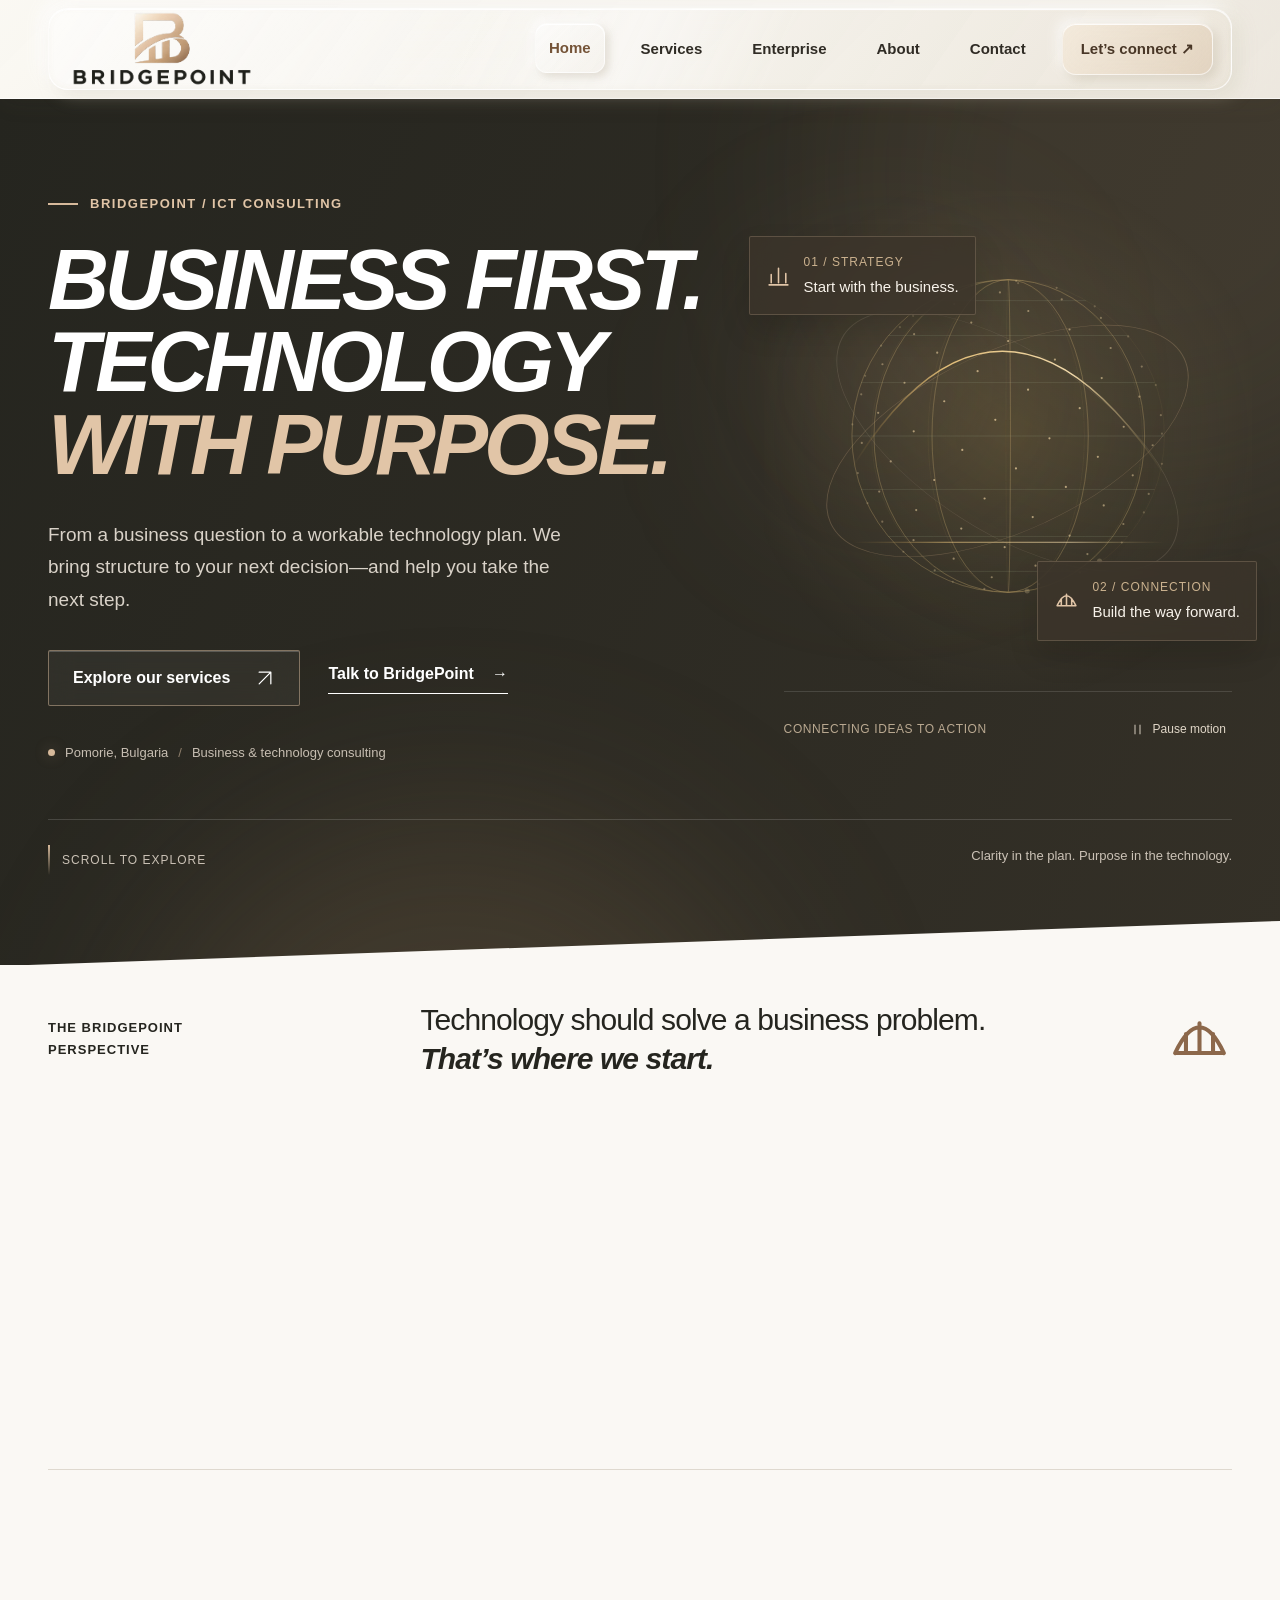
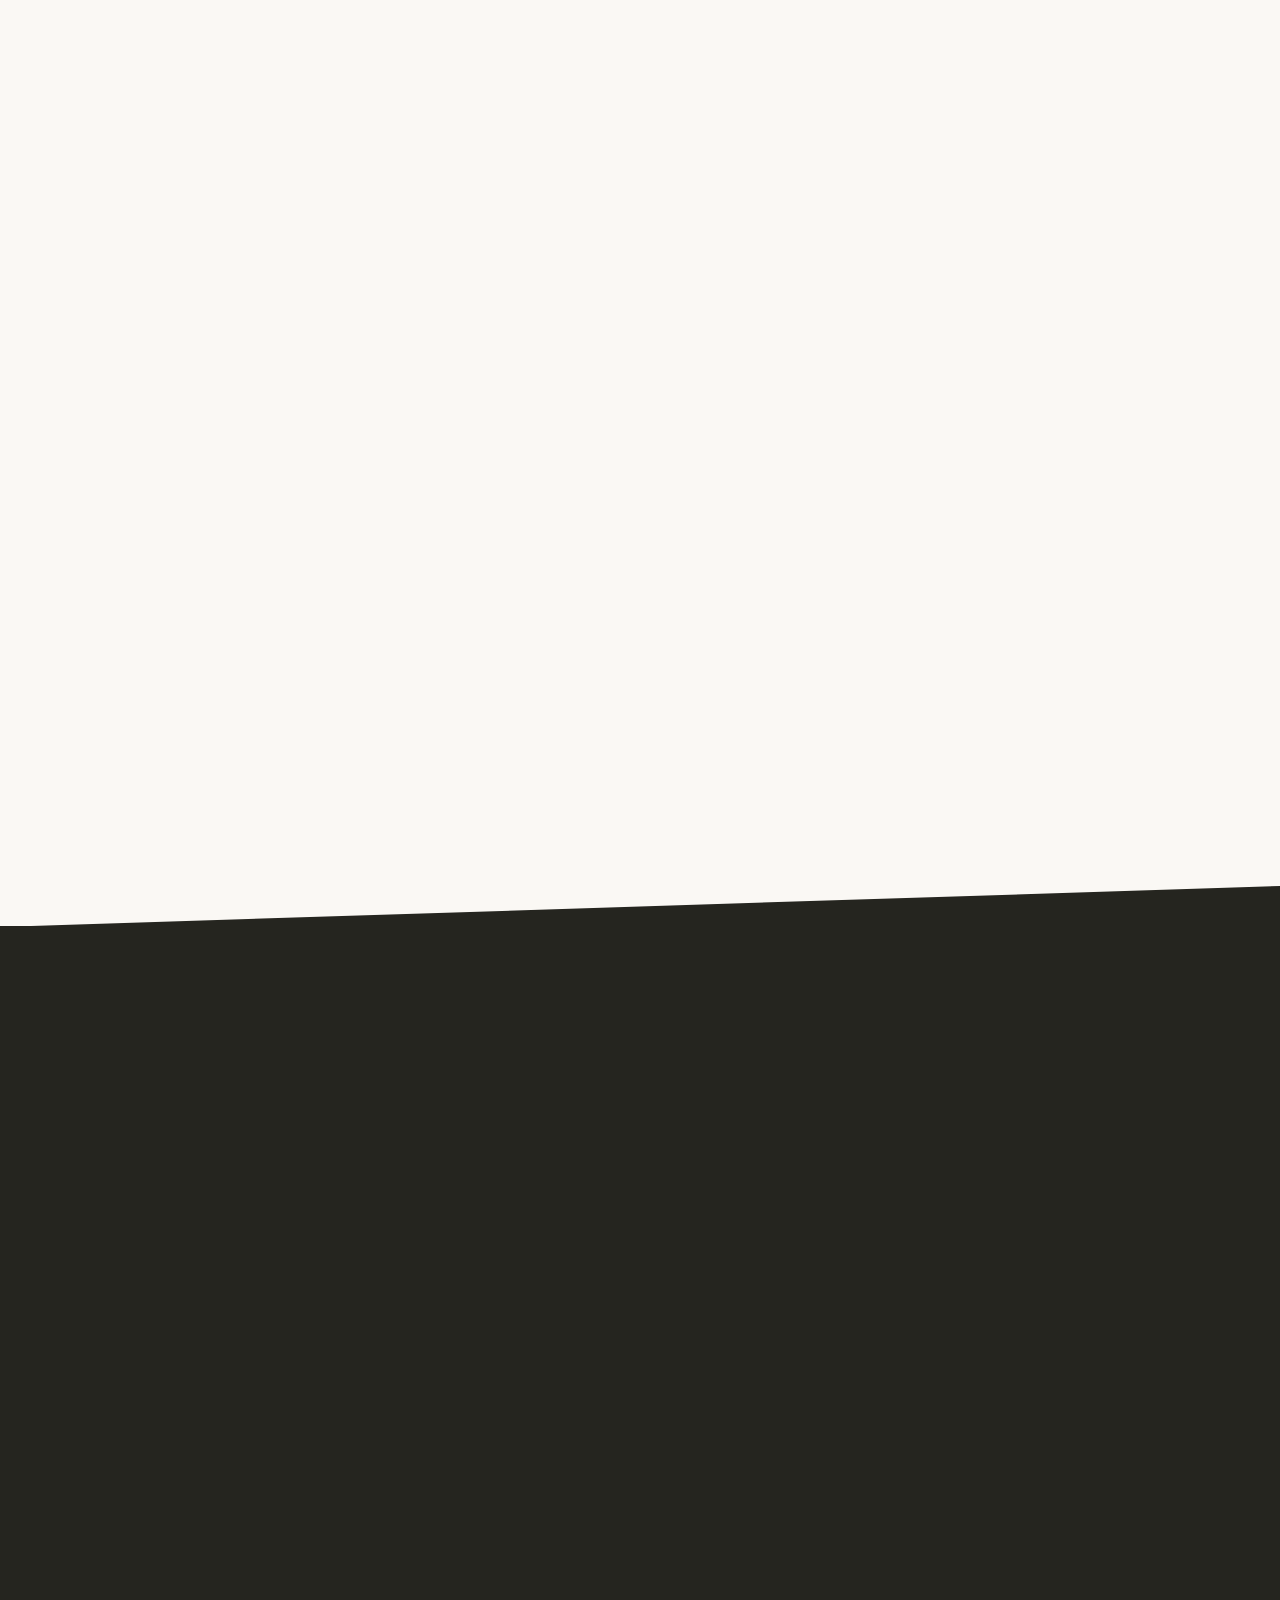
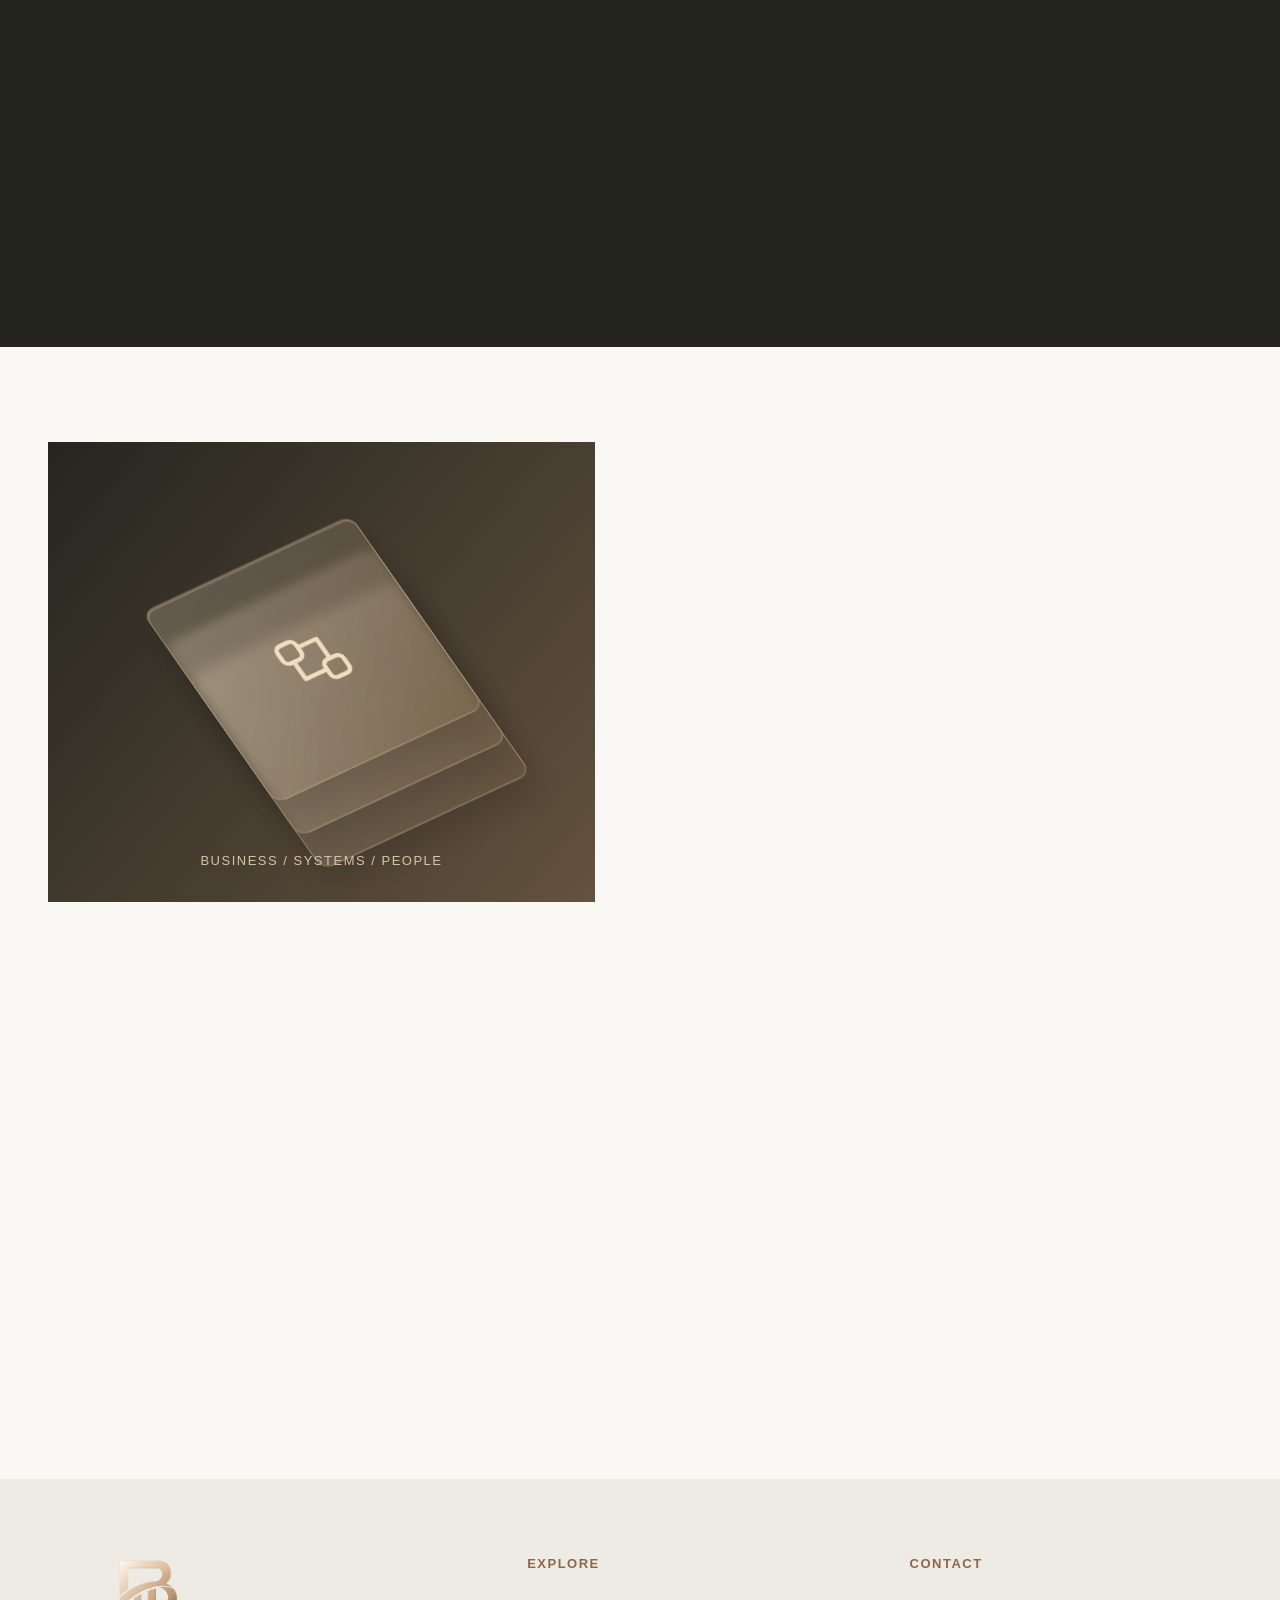
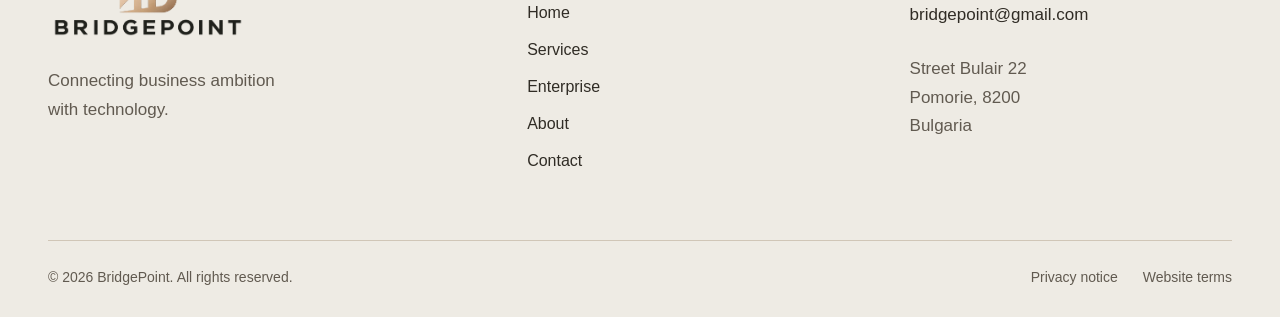
==== commit ff1f4ff9: "Match the logo palette and add a neumorphic liquid-glass header" ====
--- a/index.html
+++ b/index.html
@@ -1 +1 @@
-<!doctype html><html lang="en"><head><meta charset="UTF-8"><meta name="viewport" content="width=device-width, initial-scale=1"><title>ICT Consulting & Business Technology | BridgePoint</title><meta name="description" content="BridgePoint ICT consulting: business technology strategy, solution architecture, cloud planning, and enterprise communications. Pomorie, Bulgaria."><link rel="canonical" href="https://www.bridgepoints.io/"><meta name="referrer" content="strict-origin-when-cross-origin"><meta http-equiv="Content-Security-Policy" content="default-src 'self'; script-src 'self'; style-src 'self'; img-src 'self' data:; font-src 'self'; connect-src 'none'; object-src 'none'; base-uri 'self'; form-action mailto:; frame-src 'none'"><meta name="theme-color" content="#181916"><meta property="og:title" content="ICT Consulting & Business Technology | BridgePoint"><meta property="og:description" content="Connecting business ambition with technology. ICT consulting based in Pomorie, Bulgaria."><meta property="og:type" content="website"><link rel="icon" href="assets/favicon.svg" type="image/svg+xml"><link rel="stylesheet" href="assets/site.css?v=5"><script src="assets/site.js?v=5" defer></script></head><body><div class="reading-progress" aria-hidden="true"></div><a class="skip-link" href="#main">Skip to content</a><header class="header"><div class="wrap nav-wrap"><a class="brand" href="index.html" aria-label="BridgePoint home"><img src="assets/bridgepoint-logo-transparent.webp" width="946" height="415" alt="BridgePoint"></a><button class="menu-button" type="button" aria-expanded="false" aria-controls="primary-nav">Menu <span aria-hidden="true">☰</span></button><nav id="primary-nav" aria-label="Main navigation"><a href="index.html" aria-current="page">Home</a><a href="services.html" >Services</a><a href="enterprise.html" >Enterprise</a><a href="about.html" >About</a><a href="contact.html" >Contact</a><a class="nav-cta liquid-button" href="contact.html">Let’s connect ↗</a></nav></div></header><main id="main"><section class="hero cinematic-hero"><div class="hero-atmosphere" aria-hidden="true"><i></i><i></i><i></i></div><div class="wrap hero-grid"><div class="hero-copy"><p class="eyebrow"><span class="eyebrow-line"></span> BRIDGEPOINT / ICT CONSULTING</p><h1>Business first.<br>Technology<br><em>with purpose.</em></h1><p class="lead">From a business question to a workable technology plan. We bring structure to your next decision—and help you take the next step.</p><div class="actions"><a class="button liquid-button" href="services.html">Explore our services <svg class="icon icon-arrow" viewBox="0 0 24 24" aria-hidden="true" fill="none" stroke="currentColor" stroke-width="1.5" stroke-linecap="round" stroke-linejoin="round"><path d="M5 19 19 5M5 5h14v14"/></svg></a><a class="text-link" href="contact.html">Talk to BridgePoint <span aria-hidden="true">→</span></a></div><div class="hero-note"><span class="dot"></span> Pomorie, Bulgaria <span class="note-divider">/</span> Business & technology consulting</div></div><div class="hero-visual"><div class="orbital-stage"><canvas id="connection-globe" width="740" height="660" aria-hidden="true"></canvas><div class="orbital-ring orbital-ring-one" aria-hidden="true"></div><div class="orbital-ring orbital-ring-two" aria-hidden="true"></div><div class="floating-chip chip-strategy"><svg class="icon icon-strategy" viewBox="0 0 24 24" aria-hidden="true" fill="none" stroke="currentColor" stroke-width="1.5" stroke-linecap="round" stroke-linejoin="round"><path d="M5 19V11M12 19V5M19 19v-9M3 21h18"/></svg><div><span>01 / STRATEGY</span>Start with the business.</div></div><div class="floating-chip chip-delivery"><svg class="icon icon-bridge" viewBox="0 0 24 24" aria-hidden="true" fill="none" stroke="currentColor" stroke-width="1.5" stroke-linecap="round" stroke-linejoin="round"><path d="M3 17q9-19 18 0M3 17h18M7 17V10M12 17V6M17 17v-7"/></svg><div><span>02 / CONNECTION</span>Build the way forward.</div></div></div><div class="visual-caption"><span>CONNECTING IDEAS TO ACTION</span><button class="motion-toggle" type="button" aria-pressed="false" aria-label="Pause motion effects"><svg class="icon icon-pause" viewBox="0 0 24 24" aria-hidden="true" fill="none" stroke="currentColor" stroke-width="1.5" stroke-linecap="round" stroke-linejoin="round"><path d="M8 5v14M16 5v14"/></svg><span>Pause motion</span></button></div></div></div><div class="wrap hero-bottom"><a href="#what-we-do" class="scroll-cue"><span class="scroll-line" aria-hidden="true"></span> SCROLL TO EXPLORE</a><span>Clarity in the plan. Purpose in the technology.</span></div></section><section class="intro-band"><div class="wrap intro-band-inner"><span>THE BRIDGEPOINT PERSPECTIVE</span><p>Technology should solve a business problem.<br><strong>That’s where we start.</strong></p><svg class="icon icon-bridge" viewBox="0 0 24 24" aria-hidden="true" fill="none" stroke="currentColor" stroke-width="1.5" stroke-linecap="round" stroke-linejoin="round"><path d="M3 17q9-19 18 0M3 17h18M7 17V10M12 17V6M17 17v-7"/></svg></div></section><section class="section wrap" id="what-we-do"><div class="section-heading" data-reveal><div><p class="eyebrow">01 / WHAT WE DO</p><h2>Four areas.<br>One business perspective.</h2></div><p>Define the priorities. Understand the options. Choose a practical direction.</p></div><div class="card-grid"><article class="service-card" data-reveal><div class="card-top"><span class="number">01 /</span><span class="neo-icon"><svg class="icon icon-strategy" viewBox="0 0 24 24" aria-hidden="true" fill="none" stroke="currentColor" stroke-width="1.5" stroke-linecap="round" stroke-linejoin="round"><path d="M5 19V11M12 19V5M19 19v-9M3 21h18"/></svg></span></div><h3>Business & ICT strategy</h3><p>Which technology decisions will make a difference? Start with the business case, costs, and a roadmap.</p><div class="service-keywords">Business cases · ICT governance · Roadmaps</div><a href="services.html#service-01">Discover the approach <svg class="icon icon-arrow" viewBox="0 0 24 24" aria-hidden="true" fill="none" stroke="currentColor" stroke-width="1.5" stroke-linecap="round" stroke-linejoin="round"><path d="M5 19 19 5M5 5h14v14"/></svg></a></article><article class="service-card" data-reveal><div class="card-top"><span class="number">02 /</span><span class="neo-icon"><svg class="icon icon-architecture" viewBox="0 0 24 24" aria-hidden="true" fill="none" stroke="currentColor" stroke-width="1.5" stroke-linecap="round" stroke-linejoin="round"><rect x="3" y="3" width="7" height="7" rx="2"/><rect x="14" y="14" width="7" height="7" rx="2"/><path d="M10 6h7v8M6 10v7h8"/></svg></span></div><h3>Solution architecture</h3><p>Make your systems work together. Define requirements, integration points, and a delivery approach.</p><div class="service-keywords">Requirements · Integration · Delivery planning</div><a href="services.html#service-02">Discover the approach <svg class="icon icon-arrow" viewBox="0 0 24 24" aria-hidden="true" fill="none" stroke="currentColor" stroke-width="1.5" stroke-linecap="round" stroke-linejoin="round"><path d="M5 19 19 5M5 5h14v14"/></svg></a></article><article class="service-card" data-reveal><div class="card-top"><span class="number">03 /</span><span class="neo-icon"><svg class="icon icon-cloud" viewBox="0 0 24 24" aria-hidden="true" fill="none" stroke="currentColor" stroke-width="1.5" stroke-linecap="round" stroke-linejoin="round"><path d="M7 18a5 5 0 1 1 .2-10A6 6 0 0 1 19 11a3.5 3.5 0 0 1-1 7H7Z"/><path d="m9 14 3-3 3 3M12 11v9"/></svg></span></div><h3>Cloud consulting</h3><p>Know what to move, when to move it, and what it will cost. Build a cloud plan that fits your operations.</p><div class="service-keywords">Readiness · Migration · Cost review</div><a href="services.html#service-03">Discover the approach <svg class="icon icon-arrow" viewBox="0 0 24 24" aria-hidden="true" fill="none" stroke="currentColor" stroke-width="1.5" stroke-linecap="round" stroke-linejoin="round"><path d="M5 19 19 5M5 5h14v14"/></svg></a></article><article class="service-card" data-reveal><div class="card-top"><span class="number">04 /</span><span class="neo-icon"><svg class="icon icon-network" viewBox="0 0 24 24" aria-hidden="true" fill="none" stroke="currentColor" stroke-width="1.5" stroke-linecap="round" stroke-linejoin="round"><circle cx="12" cy="5" r="3"/><circle cx="5" cy="19" r="3"/><circle cx="19" cy="19" r="3"/><path d="M12 8v5M5 16v-3h14v3"/></svg></span></div><h3>Networks & communications</h3><p>Help people and systems connect. Plan enterprise networks and clearer communication across teams.</p><div class="service-keywords">Networks · Collaboration · Supplier review</div><a href="services.html#service-04">Discover the approach <svg class="icon icon-arrow" viewBox="0 0 24 24" aria-hidden="true" fill="none" stroke="currentColor" stroke-width="1.5" stroke-linecap="round" stroke-linejoin="round"><path d="M5 19 19 5M5 5h14v14"/></svg></a></article></div></section><section class="story-section"><div class="wrap story-grid"><div class="story-heading" data-reveal><p class="eyebrow">02 / HOW WE WORK</p><h2>A good plan<br>begins with<br><em>a better question.</em></h2><p>Before discussing a platform or a solution, we discuss what your business needs to change.</p><a class="button liquid-button light" href="about.html">Our perspective <svg class="icon icon-arrow" viewBox="0 0 24 24" aria-hidden="true" fill="none" stroke="currentColor" stroke-width="1.5" stroke-linecap="round" stroke-linejoin="round"><path d="M5 19 19 5M5 5h14v14"/></svg></a></div><div class="story-steps"><article data-reveal><span>01</span><div><p class="step-label">DISCOVER</p><h3>What needs to work better?</h3><p>We review your objectives, current systems, and operational constraints. The starting point is your business, not a technology shortlist.</p></div></article><article data-reveal><span>02</span><div><p class="step-label">DEFINE</p><h3>What is the right next step?</h3><p>We weigh the options and shape a roadmap. Scope, priorities, and responsibilities are agreed before the work begins.</p></div></article><article data-reveal><span>03</span><div><p class="step-label">MOVE FORWARD</p><h3>How do we get there?</h3><p>We coordinate the agreed work, review progress, and keep the delivery plan connected to the outcome you want.</p></div></article></div></div></section><section class="enterprise-story section wrap"><div class="enterprise-art" aria-hidden="true"><div class="glass-architecture"><span class="architecture-layer layer-one"></span><span class="architecture-layer layer-two"></span><span class="architecture-layer layer-three"></span><span class="architecture-node"><svg class="icon icon-architecture" viewBox="0 0 24 24" aria-hidden="true" fill="none" stroke="currentColor" stroke-width="1.5" stroke-linecap="round" stroke-linejoin="round"><rect x="3" y="3" width="7" height="7" rx="2"/><rect x="14" y="14" width="7" height="7" rx="2"/><path d="M10 6h7v8M6 10v7h8"/></svg></span></div><span class="art-caption">BUSINESS / SYSTEMS / PEOPLE</span></div><div data-reveal><p class="eyebrow">03 / ENTERPRISE</p><h2>Keep the whole<br>organisation in view.</h2><p class="lead small">Technology decisions rarely sit in one department. We help bring business stakeholders, technical teams, and suppliers around the same plan.</p><a class="text-link" href="enterprise.html">Explore enterprise consulting <svg class="icon icon-arrow" viewBox="0 0 24 24" aria-hidden="true" fill="none" stroke="currentColor" stroke-width="1.5" stroke-linecap="round" stroke-linejoin="round"><path d="M5 19 19 5M5 5h14v14"/></svg></a></div></section><section class="cta wrap" data-reveal><div class="cta-orbit" aria-hidden="true"></div><div><p class="eyebrow">YOUR NEXT STEP</p><h2>Tell us what<br>you’re working on.</h2><p>A business question. A systems challenge. A project that needs a clearer direction.</p></div><a class="button liquid-button light" href="contact.html">Start a conversation <svg class="icon icon-arrow" viewBox="0 0 24 24" aria-hidden="true" fill="none" stroke="currentColor" stroke-width="1.5" stroke-linecap="round" stroke-linejoin="round"><path d="M5 19 19 5M5 5h14v14"/></svg></a></section></main><footer><div class="wrap footer-grid"><div><a class="brand footer-brand" href="index.html"><img src="assets/bridgepoint-logo-transparent.webp" alt="BridgePoint" width="946" height="415"></a><p>Connecting business ambition<br>with technology.</p></div><div><p class="eyebrow">EXPLORE</p><a href="index.html" aria-current="page">Home</a><a href="services.html" >Services</a><a href="enterprise.html" >Enterprise</a><a href="about.html" >About</a><a href="contact.html" >Contact</a></div><div><p class="eyebrow">CONTACT</p><a href="mailto:bridgepoint@gmail.com">bridgepoint@gmail.com</a><address>Street Bulair 22<br>Pomorie, 8200<br>Bulgaria</address></div></div><div class="wrap footer-bottom"><span>© 2026 BridgePoint. All rights reserved.</span><div><a href="privacy.html">Privacy notice</a><a href="terms.html">Website terms</a></div></div></footer></body></html>+<!doctype html><html lang="en"><head><meta charset="UTF-8"><meta name="viewport" content="width=device-width, initial-scale=1"><title>ICT Consulting & Business Technology | BridgePoint</title><meta name="description" content="BridgePoint ICT consulting: business technology strategy, solution architecture, cloud planning, and enterprise communications. Pomorie, Bulgaria."><link rel="canonical" href="https://www.bridgepoints.io/"><meta name="referrer" content="strict-origin-when-cross-origin"><meta http-equiv="Content-Security-Policy" content="default-src 'self'; script-src 'self'; style-src 'self'; img-src 'self' data:; font-src 'self'; connect-src 'none'; object-src 'none'; base-uri 'self'; form-action mailto:; frame-src 'none'"><meta name="theme-color" content="#181916"><meta property="og:title" content="ICT Consulting & Business Technology | BridgePoint"><meta property="og:description" content="Connecting business ambition with technology. ICT consulting based in Pomorie, Bulgaria."><meta property="og:type" content="website"><link rel="icon" href="assets/favicon.svg" type="image/svg+xml"><link rel="stylesheet" href="assets/site.css?v=6"><script src="assets/site.js?v=6" defer></script></head><body><div class="reading-progress" aria-hidden="true"></div><a class="skip-link" href="#main">Skip to content</a><header class="header"><div class="wrap nav-wrap"><a class="brand" href="index.html" aria-label="BridgePoint home"><img src="assets/bridgepoint-logo-transparent.webp" width="946" height="415" alt="BridgePoint"></a><button class="menu-button" type="button" aria-expanded="false" aria-controls="primary-nav">Menu <span aria-hidden="true">☰</span></button><nav id="primary-nav" aria-label="Main navigation"><a href="index.html" aria-current="page">Home</a><a href="services.html" >Services</a><a href="enterprise.html" >Enterprise</a><a href="about.html" >About</a><a href="contact.html" >Contact</a><a class="nav-cta liquid-button" href="contact.html">Let’s connect ↗</a></nav></div></header><main id="main"><section class="hero cinematic-hero"><div class="hero-atmosphere" aria-hidden="true"><i></i><i></i><i></i></div><div class="wrap hero-grid"><div class="hero-copy"><p class="eyebrow"><span class="eyebrow-line"></span> BRIDGEPOINT / ICT CONSULTING</p><h1>Business first.<br>Technology<br><em>with purpose.</em></h1><p class="lead">From a business question to a workable technology plan. We bring structure to your next decision—and help you take the next step.</p><div class="actions"><a class="button liquid-button" href="services.html">Explore our services <svg class="icon icon-arrow" viewBox="0 0 24 24" aria-hidden="true" fill="none" stroke="currentColor" stroke-width="1.5" stroke-linecap="round" stroke-linejoin="round"><path d="M5 19 19 5M5 5h14v14"/></svg></a><a class="text-link" href="contact.html">Talk to BridgePoint <span aria-hidden="true">→</span></a></div><div class="hero-note"><span class="dot"></span> Pomorie, Bulgaria <span class="note-divider">/</span> Business & technology consulting</div></div><div class="hero-visual"><div class="orbital-stage"><canvas id="connection-globe" width="740" height="660" aria-hidden="true"></canvas><div class="orbital-ring orbital-ring-one" aria-hidden="true"></div><div class="orbital-ring orbital-ring-two" aria-hidden="true"></div><div class="floating-chip chip-strategy"><svg class="icon icon-strategy" viewBox="0 0 24 24" aria-hidden="true" fill="none" stroke="currentColor" stroke-width="1.5" stroke-linecap="round" stroke-linejoin="round"><path d="M5 19V11M12 19V5M19 19v-9M3 21h18"/></svg><div><span>01 / STRATEGY</span>Start with the business.</div></div><div class="floating-chip chip-delivery"><svg class="icon icon-bridge" viewBox="0 0 24 24" aria-hidden="true" fill="none" stroke="currentColor" stroke-width="1.5" stroke-linecap="round" stroke-linejoin="round"><path d="M3 17q9-19 18 0M3 17h18M7 17V10M12 17V6M17 17v-7"/></svg><div><span>02 / CONNECTION</span>Build the way forward.</div></div></div><div class="visual-caption"><span>CONNECTING IDEAS TO ACTION</span><button class="motion-toggle" type="button" aria-pressed="false" aria-label="Pause motion effects"><svg class="icon icon-pause" viewBox="0 0 24 24" aria-hidden="true" fill="none" stroke="currentColor" stroke-width="1.5" stroke-linecap="round" stroke-linejoin="round"><path d="M8 5v14M16 5v14"/></svg><span>Pause motion</span></button></div></div></div><div class="wrap hero-bottom"><a href="#what-we-do" class="scroll-cue"><span class="scroll-line" aria-hidden="true"></span> SCROLL TO EXPLORE</a><span>Clarity in the plan. Purpose in the technology.</span></div></section><section class="intro-band"><div class="wrap intro-band-inner"><span>THE BRIDGEPOINT PERSPECTIVE</span><p>Technology should solve a business problem.<br><strong>That’s where we start.</strong></p><svg class="icon icon-bridge" viewBox="0 0 24 24" aria-hidden="true" fill="none" stroke="currentColor" stroke-width="1.5" stroke-linecap="round" stroke-linejoin="round"><path d="M3 17q9-19 18 0M3 17h18M7 17V10M12 17V6M17 17v-7"/></svg></div></section><section class="section wrap" id="what-we-do"><div class="section-heading" data-reveal><div><p class="eyebrow">01 / WHAT WE DO</p><h2>Four areas.<br>One business perspective.</h2></div><p>Define the priorities. Understand the options. Choose a practical direction.</p></div><div class="card-grid"><article class="service-card" data-reveal><div class="card-top"><span class="number">01 /</span><span class="neo-icon"><svg class="icon icon-strategy" viewBox="0 0 24 24" aria-hidden="true" fill="none" stroke="currentColor" stroke-width="1.5" stroke-linecap="round" stroke-linejoin="round"><path d="M5 19V11M12 19V5M19 19v-9M3 21h18"/></svg></span></div><h3>Business & ICT strategy</h3><p>Which technology decisions will make a difference? Start with the business case, costs, and a roadmap.</p><div class="service-keywords">Business cases · ICT governance · Roadmaps</div><a href="services.html#service-01">Discover the approach <svg class="icon icon-arrow" viewBox="0 0 24 24" aria-hidden="true" fill="none" stroke="currentColor" stroke-width="1.5" stroke-linecap="round" stroke-linejoin="round"><path d="M5 19 19 5M5 5h14v14"/></svg></a></article><article class="service-card" data-reveal><div class="card-top"><span class="number">02 /</span><span class="neo-icon"><svg class="icon icon-architecture" viewBox="0 0 24 24" aria-hidden="true" fill="none" stroke="currentColor" stroke-width="1.5" stroke-linecap="round" stroke-linejoin="round"><rect x="3" y="3" width="7" height="7" rx="2"/><rect x="14" y="14" width="7" height="7" rx="2"/><path d="M10 6h7v8M6 10v7h8"/></svg></span></div><h3>Solution architecture</h3><p>Make your systems work together. Define requirements, integration points, and a delivery approach.</p><div class="service-keywords">Requirements · Integration · Delivery planning</div><a href="services.html#service-02">Discover the approach <svg class="icon icon-arrow" viewBox="0 0 24 24" aria-hidden="true" fill="none" stroke="currentColor" stroke-width="1.5" stroke-linecap="round" stroke-linejoin="round"><path d="M5 19 19 5M5 5h14v14"/></svg></a></article><article class="service-card" data-reveal><div class="card-top"><span class="number">03 /</span><span class="neo-icon"><svg class="icon icon-cloud" viewBox="0 0 24 24" aria-hidden="true" fill="none" stroke="currentColor" stroke-width="1.5" stroke-linecap="round" stroke-linejoin="round"><path d="M7 18a5 5 0 1 1 .2-10A6 6 0 0 1 19 11a3.5 3.5 0 0 1-1 7H7Z"/><path d="m9 14 3-3 3 3M12 11v9"/></svg></span></div><h3>Cloud consulting</h3><p>Know what to move, when to move it, and what it will cost. Build a cloud plan that fits your operations.</p><div class="service-keywords">Readiness · Migration · Cost review</div><a href="services.html#service-03">Discover the approach <svg class="icon icon-arrow" viewBox="0 0 24 24" aria-hidden="true" fill="none" stroke="currentColor" stroke-width="1.5" stroke-linecap="round" stroke-linejoin="round"><path d="M5 19 19 5M5 5h14v14"/></svg></a></article><article class="service-card" data-reveal><div class="card-top"><span class="number">04 /</span><span class="neo-icon"><svg class="icon icon-network" viewBox="0 0 24 24" aria-hidden="true" fill="none" stroke="currentColor" stroke-width="1.5" stroke-linecap="round" stroke-linejoin="round"><circle cx="12" cy="5" r="3"/><circle cx="5" cy="19" r="3"/><circle cx="19" cy="19" r="3"/><path d="M12 8v5M5 16v-3h14v3"/></svg></span></div><h3>Networks & communications</h3><p>Help people and systems connect. Plan enterprise networks and clearer communication across teams.</p><div class="service-keywords">Networks · Collaboration · Supplier review</div><a href="services.html#service-04">Discover the approach <svg class="icon icon-arrow" viewBox="0 0 24 24" aria-hidden="true" fill="none" stroke="currentColor" stroke-width="1.5" stroke-linecap="round" stroke-linejoin="round"><path d="M5 19 19 5M5 5h14v14"/></svg></a></article></div></section><section class="story-section"><div class="wrap story-grid"><div class="story-heading" data-reveal><p class="eyebrow">02 / HOW WE WORK</p><h2>A good plan<br>begins with<br><em>a better question.</em></h2><p>Before discussing a platform or a solution, we discuss what your business needs to change.</p><a class="button liquid-button light" href="about.html">Our perspective <svg class="icon icon-arrow" viewBox="0 0 24 24" aria-hidden="true" fill="none" stroke="currentColor" stroke-width="1.5" stroke-linecap="round" stroke-linejoin="round"><path d="M5 19 19 5M5 5h14v14"/></svg></a></div><div class="story-steps"><article data-reveal><span>01</span><div><p class="step-label">DISCOVER</p><h3>What needs to work better?</h3><p>We review your objectives, current systems, and operational constraints. The starting point is your business, not a technology shortlist.</p></div></article><article data-reveal><span>02</span><div><p class="step-label">DEFINE</p><h3>What is the right next step?</h3><p>We weigh the options and shape a roadmap. Scope, priorities, and responsibilities are agreed before the work begins.</p></div></article><article data-reveal><span>03</span><div><p class="step-label">MOVE FORWARD</p><h3>How do we get there?</h3><p>We coordinate the agreed work, review progress, and keep the delivery plan connected to the outcome you want.</p></div></article></div></div></section><section class="enterprise-story section wrap"><div class="enterprise-art" aria-hidden="true"><div class="glass-architecture"><span class="architecture-layer layer-one"></span><span class="architecture-layer layer-two"></span><span class="architecture-layer layer-three"></span><span class="architecture-node"><svg class="icon icon-architecture" viewBox="0 0 24 24" aria-hidden="true" fill="none" stroke="currentColor" stroke-width="1.5" stroke-linecap="round" stroke-linejoin="round"><rect x="3" y="3" width="7" height="7" rx="2"/><rect x="14" y="14" width="7" height="7" rx="2"/><path d="M10 6h7v8M6 10v7h8"/></svg></span></div><span class="art-caption">BUSINESS / SYSTEMS / PEOPLE</span></div><div data-reveal><p class="eyebrow">03 / ENTERPRISE</p><h2>Keep the whole<br>organisation in view.</h2><p class="lead small">Technology decisions rarely sit in one department. We help bring business stakeholders, technical teams, and suppliers around the same plan.</p><a class="text-link" href="enterprise.html">Explore enterprise consulting <svg class="icon icon-arrow" viewBox="0 0 24 24" aria-hidden="true" fill="none" stroke="currentColor" stroke-width="1.5" stroke-linecap="round" stroke-linejoin="round"><path d="M5 19 19 5M5 5h14v14"/></svg></a></div></section><section class="cta wrap" data-reveal><div class="cta-orbit" aria-hidden="true"></div><div><p class="eyebrow">YOUR NEXT STEP</p><h2>Tell us what<br>you’re working on.</h2><p>A business question. A systems challenge. A project that needs a clearer direction.</p></div><a class="button liquid-button light" href="contact.html">Start a conversation <svg class="icon icon-arrow" viewBox="0 0 24 24" aria-hidden="true" fill="none" stroke="currentColor" stroke-width="1.5" stroke-linecap="round" stroke-linejoin="round"><path d="M5 19 19 5M5 5h14v14"/></svg></a></section></main><footer><div class="wrap footer-grid"><div><a class="brand footer-brand" href="index.html"><img src="assets/bridgepoint-logo-transparent.webp" alt="BridgePoint" width="946" height="415"></a><p>Connecting business ambition<br>with technology.</p></div><div><p class="eyebrow">EXPLORE</p><a href="index.html" aria-current="page">Home</a><a href="services.html" >Services</a><a href="enterprise.html" >Enterprise</a><a href="about.html" >About</a><a href="contact.html" >Contact</a></div><div><p class="eyebrow">CONTACT</p><a href="mailto:bridgepoint@gmail.com">bridgepoint@gmail.com</a><address>Street Bulair 22<br>Pomorie, 8200<br>Bulgaria</address></div></div><div class="wrap footer-bottom"><span>© 2026 BridgePoint. All rights reserved.</span><div><a href="privacy.html">Privacy notice</a><a href="terms.html">Website terms</a></div></div></footer></body></html>
--- a/assets/site.css
+++ b/assets/site.css
@@ -1,7 +1,19 @@
 /* BridgePoint corporate template — content stays in the existing HTML. */
-:root{--paper:#f7f8fa;--ink:#202b3a;--muted:#536070;--gold:#008a89;--line:#d9dfe6;--dark:#202b3a;--accent:#00b8b0;--font-sans:Arial,Helvetica,sans-serif;--serif:var(--font-sans);--scroll:0;--hero-shift:0px}*{box-sizing:border-box}html{font-size:18px;scroll-behavior:smooth;scroll-padding-top:110px}body{margin:0;background:var(--paper);color:var(--ink);font-family:var(--font-sans);font-size:18px;line-height:1.7;overflow-x:clip}a{color:inherit;text-decoration:none}button,input,select,textarea{font:inherit}button{cursor:pointer}a,button{-webkit-tap-highlight-color:transparent}h1,h2,h3,h4,p{margin-top:0}h1,h2,h3,h4{font-family:var(--font-sans);font-weight:800;font-style:italic;text-transform:uppercase;letter-spacing:-.045em;line-height:1.04}h1{font-size:clamp(52px,6.4vw,92px);margin-bottom:32px}h2{font-size:clamp(36px,4vw,58px);margin-bottom:30px}h3{font-size:28px;line-height:1.12;margin-bottom:20px}em{font-family:inherit;font-style:inherit;color:var(--gold)}p{color:var(--muted)}.wrap{width:min(1380px,calc(100% - 96px));margin:auto}.eyebrow{font-size:13px;font-weight:700;letter-spacing:1.5px;color:var(--gold);line-height:1.5;margin-bottom:25px}.lead{font-size:21px;line-height:1.7;max-width:650px}.lead.small{font-size:20px}.icon{width:25px;height:25px;flex-shrink:0;vertical-align:middle}.header{background:var(--dark);position:sticky;top:0;z-index:30;border-bottom:1px solid #ffffff16;transition:box-shadow .3s}.header.scrolled{box-shadow:0 7px 25px #0003}.nav-wrap{height:98px;display:flex;align-items:center;justify-content:space-between;gap:25px}.brand{display:block;width:190px;flex-shrink:0}.brand img{display:block;width:100%;height:auto;object-fit:contain;filter:brightness(0) invert(1)}.nav-wrap nav{display:flex;align-items:center;gap:29px;color:#fff;font-size:15px;font-weight:700}.nav-wrap nav>a{padding:10px 0;border-bottom:2px solid transparent}.nav-wrap nav>a:hover,.nav-wrap nav>a[aria-current]{border-bottom-color:var(--accent);color:#70e8e0}.nav-wrap nav .nav-cta{border:1px solid #ffffff60;padding:12px 20px;margin-left:8px}.menu-button{display:none}.reading-progress{position:fixed;top:0;left:0;right:0;height:3px;background:var(--accent);z-index:100;transform:scaleX(var(--scroll));transform-origin:left}.skip-link{position:fixed;top:-80px;left:20px;background:#fff;padding:12px 20px;z-index:101}.skip-link:focus{top:10px}:focus-visible{outline:3px solid var(--accent);outline-offset:5px}.cinematic-hero{background:var(--dark);color:#fff;position:relative;isolation:isolate;overflow:hidden;padding:85px 0 90px}.cinematic-hero:after{content:'';position:absolute;bottom:-1px;left:0;right:0;height:45px;background:var(--paper);clip-path:polygon(0 100%,100% 0,100% 100%);pointer-events:none}.hero-atmosphere{position:absolute;inset:0;z-index:-1;overflow:hidden;background:linear-gradient(115deg,#202b3a,#172e3e)}.hero-atmosphere i{position:absolute;width:650px;height:650px;border-radius:50%;filter:blur(95px);background:#00b8b01a;animation:aurora 18s ease-in-out infinite alternate}.hero-atmosphere i:first-child{right:-200px;top:-250px}.hero-atmosphere i:nth-child(2){left:10%;bottom:-500px;background:#376f9b30;animation-delay:-8s}.hero-atmosphere i:last-child{width:220px;height:220px;right:22%;top:20%;background:#56d5ce25;animation-delay:-4s}.hero-grid{display:grid;grid-template-columns:1.25fr .8fr;gap:35px;align-items:center;min-height:590px}.hero-copy{position:relative;z-index:2}.hero-copy .eyebrow{color:#68ddd4;display:flex;gap:12px;align-items:center}.eyebrow-line{width:30px;height:2px;background:var(--accent)}.hero h1{font-size:clamp(58px,6.6vw,98px);line-height:.98;letter-spacing:-.05em;max-width:780px}.hero h1 em{color:#6ee2d8}.hero .lead{font-size:19px;color:#d0d8e0;max-width:540px}.actions{display:flex;align-items:center;gap:28px;flex-wrap:wrap;margin:34px 0}.button{display:inline-flex;align-items:center;justify-content:center;gap:25px;min-height:56px;padding:14px 24px;background:var(--dark);color:#fff;border:1px solid var(--dark);font-size:16px;font-weight:700;line-height:1.4;border-radius:2px;transition:transform .3s,background .3s}.button:hover{background:#33465e;transform:translateY(-3px)}.liquid-button{position:relative;overflow:hidden;backdrop-filter:blur(12px);-webkit-backdrop-filter:blur(12px);box-shadow:inset 0 1px #fff3}.liquid-button:before{content:'';position:absolute;inset:-100% -30%;background:linear-gradient(110deg,transparent 38%,#fff3 49%,transparent 60%);transform:translateX(-140%);transition:transform .7s;pointer-events:none}.liquid-button:hover:before{transform:translateX(140%)}.hero .button{background:#ffffff0b;border-color:#b0ddd575;color:#fff}.hero .button:hover{background:#00b8b029}.button.light{background:var(--accent);border-color:var(--accent);color:#152b38}.button.light:hover{background:#6ce0d8}.text-link{display:inline-flex;align-items:center;gap:18px;border-bottom:1px solid currentColor;padding-bottom:7px;font-size:16px;font-weight:700;line-height:1.5}.text-link:hover{color:var(--gold)}.hero .text-link{color:#fff}.button .icon,.text-link .icon,.service-card a .icon{width:20px;height:20px;transition:transform .3s}.button:hover .icon,.text-link:hover .icon,.service-card:hover a .icon{transform:translate(3px,-3px)}.hero-note{display:flex;align-items:center;gap:10px;flex-wrap:wrap;font-size:13px;color:#bac6d0;margin-top:36px}.dot{width:7px;height:7px;border-radius:50%;background:var(--accent);box-shadow:0 0 14px #00b8b060}.note-divider{color:#648398}.hero-visual{position:relative;transform:translateY(var(--hero-shift));min-width:0}.orbital-stage{height:500px;position:relative;margin:0 -20px}#connection-globe{display:block;width:100%;height:100%}.orbital-ring{position:absolute;left:10%;top:10%;width:80%;height:80%;border:1px solid #57dad84a;border-radius:50%;transform:rotate(-25deg) scaleY(.45);pointer-events:none}.orbital-ring-two{transform:rotate(33deg) scaleY(.45);border-color:#9ab8cd30}.floating-chip{position:absolute;display:flex;align-items:center;gap:13px;padding:16px;background:#263a49c9;border:1px solid #86d7d53a;border-radius:2px;backdrop-filter:blur(15px);-webkit-backdrop-filter:blur(15px);box-shadow:0 15px 30px #0002;animation:float 7s ease-in-out infinite;color:#f2f8fb;font-size:15px;line-height:1.5;max-width:280px}.floating-chip .icon{color:#6cddd6}.floating-chip span{display:block;font-size:12px;letter-spacing:1px;color:#8cc8ce;margin-bottom:5px}.chip-strategy{top:9%;left:-15px}.chip-delivery{right:-5px;bottom:10%;animation-delay:-3s}.visual-caption{display:flex;justify-content:space-between;align-items:center;gap:15px;flex-wrap:wrap;color:#a5bccd;font-size:12px;letter-spacing:.6px;padding:20px 0;border-top:1px solid #ffffff20}.motion-toggle{background:transparent;color:#d2e4ee;display:flex;align-items:center;gap:8px;border:0;font-size:12px;min-height:36px}.motion-toggle .icon{width:15px;height:15px}.hero-bottom{display:flex;justify-content:space-between;gap:30px;border-top:1px solid #ffffff26;margin-top:45px;padding-top:25px;color:#c3ccd6;font-size:13px}.scroll-cue{display:flex;align-items:center;gap:12px;font-size:12px;letter-spacing:1px}.scroll-line{width:2px;height:30px;background:linear-gradient(var(--accent),transparent)}.intro-band{background:var(--paper);padding:35px 0 65px}.intro-band-inner{display:grid;grid-template-columns:.7fr 1.5fr auto;align-items:center;gap:45px}.intro-band-inner>span{font-size:13px;font-weight:700;letter-spacing:1px;max-width:200px}.intro-band p{margin:0;font-size:30px;line-height:1.3;letter-spacing:-.03em;color:var(--ink)}.intro-band strong{font-weight:800;font-style:italic}.intro-band .icon{width:65px;height:65px;color:var(--gold)}.section{padding-top:95px;padding-bottom:95px}.section-heading{display:flex;justify-content:space-between;align-items:flex-end;gap:65px;margin-bottom:50px}.section-heading>p{max-width:360px;font-size:19px;margin-bottom:30px}.card-grid{display:grid;grid-template-columns:repeat(2,minmax(0,1fr));gap:0;border-top:1px solid var(--line)}.service-card{padding:40px 45px 40px 0;border-bottom:1px solid var(--line);transition:background .3s}.service-card:nth-child(even){padding-left:45px;padding-right:0;border-left:1px solid var(--line)}.service-card:nth-child(odd){padding-right:45px}.card-top{display:flex;align-items:center;justify-content:space-between;margin-bottom:30px}.number{display:block;font-size:15px;color:var(--gold);letter-spacing:1px;margin-bottom:30px;font-weight:700}.card-top .number{margin:0;font-size:22px;font-style:italic}.neo-icon{display:inline-flex;align-items:center;justify-content:center;width:58px;height:58px;border:1px solid #c4dadd;transform:skew(-8deg);background:linear-gradient(135deg,#fff,#e6edef);box-shadow:4px 4px 10px #dbe3e5,-4px -4px 10px #fff;color:var(--gold)}.neo-icon .icon{transform:skew(8deg);transition:transform .3s}.service-card:hover .neo-icon .icon{transform:skew(8deg) translateY(-3px)}.service-card h3{font-size:33px;max-width:490px;min-height:75px}.service-card p{font-size:18px;max-width:490px;min-height:92px;margin-bottom:24px}.service-keywords{font-size:14px;color:#517580;margin-bottom:24px;min-height:30px}.service-card a{display:flex;justify-content:space-between;align-items:center;gap:15px;font-size:15px;font-weight:700;border-top:1px solid var(--line);padding-top:20px}.story-section,.approach{position:relative;background:var(--dark);color:#fff;padding:105px 0;isolation:isolate}.story-section:before,.approach:before{content:'';position:absolute;top:-40px;left:0;right:0;height:41px;background:var(--dark);clip-path:polygon(0 100%,100% 0,100% 100%);z-index:-1}.story-grid{display:grid;grid-template-columns:1fr 1fr;gap:100px}.story-heading{position:sticky;top:145px;align-self:start}.story-heading h2{font-size:clamp(40px,4.8vw,68px)}.story-heading h2 em{color:#65d8d1}.story-heading>p:not(.eyebrow){color:#c3ced9;font-size:18px;max-width:440px;margin-bottom:30px}.story-section .eyebrow,.approach .eyebrow{color:#65d8d1}.story-steps article{display:flex;gap:35px;border-top:1px solid #ffffff30;padding:35px 0}.story-steps article>span{font-size:48px;font-weight:800;font-style:italic;color:#68dcd4;line-height:1.05}.story-steps h3{font-size:29px}.story-steps p{font-size:18px;color:#c5d0da}.step-label{font-size:13px!important;letter-spacing:1.4px;color:#6fddd5!important;margin-bottom:15px}.enterprise-story{display:grid;grid-template-columns:1fr 1fr;gap:90px;align-items:center}.enterprise-art{height:460px;background:linear-gradient(130deg,#202b3a,#235363);position:relative;display:grid;place-items:center;overflow:hidden;border-radius:0;clip-path:polygon(6% 0,100% 0,94% 100%,0 100%)}.glass-architecture{width:280px;height:280px;position:relative;transform:rotate(-25deg) skew(10deg);animation:architecture 10s ease-in-out infinite}.architecture-layer{position:absolute;inset:25px;border:1px solid #74d6d780;border-radius:12px;background:linear-gradient(135deg,#abd9e840,#5ee2d31a);box-shadow:0 20px 30px #0002,inset 0 2px #b4ece53a;backdrop-filter:blur(6px)}.layer-one{transform:translateY(65px)}.layer-two{transform:translateY(25px)}.layer-three{transform:translateY(-15px)}.architecture-node{position:absolute;inset:0;display:grid;place-items:center;transform:translateY(-15px);color:#a8f0e9}.architecture-node .icon{width:70px;height:70px}.art-caption{position:absolute;bottom:30px;font-size:13px;letter-spacing:1.5px;color:#b0d9dd}.cta{position:relative;isolation:isolate;overflow:hidden;background:var(--accent);color:var(--dark);padding:65px;display:flex;justify-content:space-between;align-items:center;gap:50px;margin-top:20px;margin-bottom:95px;border-radius:0}.cta h2{font-size:clamp(38px,4vw,60px);margin:0}.cta p:not(.eyebrow){font-size:18px;max-width:520px;margin:25px 0 0;color:#173d47}.cta .eyebrow{color:#173d47}.cta .button.light{background:var(--dark);border-color:var(--dark);color:#fff;flex-shrink:0}.cta-orbit{position:absolute;right:10%;top:-130px;width:550px;height:550px;border:1px solid #202b3a22;border-radius:50%;z-index:-1;animation:float 15s ease-in-out infinite}.cta-orbit:before,.cta-orbit:after{content:'';position:absolute;inset:55px;border:1px solid #202b3a22;border-radius:50%}.cta-orbit:after{inset:110px}footer{background:var(--dark);color:#fff;padding:75px 0 28px}.footer-grid{display:grid;grid-template-columns:1.3fr 1fr 1fr;gap:60px}.footer-grid>div{min-width:0}.footer-brand{width:200px;margin-bottom:25px}.footer-grid p{font-size:17px;color:#c4d0db}.footer-grid .eyebrow{font-size:13px;color:#6ddfd8}.footer-grid>div:nth-child(2) a{display:block;font-size:16px;margin-bottom:10px}.footer-grid address{font-style:normal;font-size:17px;color:#c4d0db;margin-top:25px}.footer-grid>div:last-child>a{font-size:17px;overflow-wrap:anywhere}.footer-grid a:hover{color:#6ddfd8}.footer-bottom{display:flex;justify-content:space-between;gap:25px;border-top:1px solid #ffffff30;margin-top:55px;padding-top:25px;font-size:14px;color:#c4d0db}.footer-bottom>div{display:flex;gap:25px;flex-wrap:wrap}.page-hero{padding-top:80px;padding-bottom:65px;border-bottom:1px solid var(--line);position:relative;overflow:hidden}.page-hero:after{content:'';position:absolute;right:-60px;top:-80px;width:330px;height:330px;border:45px solid #00b8b009;transform:rotate(-18deg);z-index:-1}.page-hero h1{max-width:1100px}.page-hero .lead{max-width:760px;margin-bottom:0}.service-list{padding-bottom:85px}.service-detail{display:grid;grid-template-columns:35px 58px 1fr .85fr;gap:30px;padding:55px 0;border-bottom:1px solid var(--line);scroll-margin-top:120px}.service-detail .number{margin-top:14px}.service-detail h2{font-size:36px}.service-detail p{font-size:18px;margin-bottom:0}.service-detail ul{margin:0;padding-left:22px;color:var(--muted);font-size:18px}.service-detail li{padding:7px 0}.split{display:grid;grid-template-columns:1fr 1fr;gap:90px;align-items:start}.enterprise-panel{display:grid;grid-template-columns:1fr 1fr;align-items:center;gap:45px;padding:60px;background:var(--dark);color:#fff;margin-top:50px}.enterprise-panel p{color:#c4d0db}.enterprise-panel .eyebrow{color:#6cddd6}.bridge-art{display:block;width:100%;height:auto}.enterprise-panel .bridge-art{animation:float 9s ease-in-out infinite}.three-grid{display:grid;grid-template-columns:repeat(3,minmax(0,1fr));gap:35px}.plain-card{padding:30px 0;border-top:2px solid var(--accent)}.plain-card p{font-size:18px}.approach .plain-card p{color:#c4d0db}.approach h3{color:#fff}.steps article{display:flex;gap:30px;border-bottom:1px solid var(--line);padding:25px 0}.steps article:first-child{padding-top:0}.steps article>span{color:var(--gold);font-weight:700;min-width:25px}.steps p{font-size:18px;margin-bottom:10px}.brand-panel{background:#eaf0f2;border:1px solid var(--line);padding:60px 40px;text-align:center}.brand-panel .brand{width:min(330px,100%);margin:auto}.brand-panel img{filter:none}.brand-panel p{margin:30px 0 0;font-size:17px;color:#466b76}.details p{border-bottom:1px solid var(--line);padding-bottom:20px;font-size:19px}.details span{display:block;color:var(--gold);font-size:14px;letter-spacing:1px;margin-bottom:8px}.contact-grid{display:grid;grid-template-columns:.85fr 1.15fr;gap:85px;padding-top:65px;padding-bottom:95px}.email-link{display:inline-block;font-size:clamp(20px,2vw,28px);line-height:1.5;border-bottom:1px solid var(--gold);margin:15px 0 40px;max-width:100%;overflow-wrap:anywhere}.address{border-top:1px solid var(--line);padding-top:30px}.address .eyebrow{display:block}.address address{font-size:20px;font-style:normal;margin-bottom:25px}.muted{font-size:16px;margin-top:30px}.contact-form{padding:40px;background:#fff;border:1px solid var(--line);border-top:4px solid var(--accent)}.contact-form h2{font-size:34px}.contact-form>p{font-size:17px}.contact-form label{display:block;font-size:16px;font-weight:700;margin-bottom:22px}.form-row{display:grid;grid-template-columns:1fr 1fr;gap:20px}input,select,textarea{display:block;width:100%;font-size:18px;background:var(--paper);border:1px solid #b8c5ce;border-radius:2px;padding:13px 14px;margin-top:8px;color:var(--ink);min-width:0}textarea{resize:vertical}input:focus,select:focus,textarea:focus{outline:2px solid var(--gold);outline-offset:2px}.form-note{font-size:15px}.form-note a{text-decoration:underline}#form-status{margin-top:20px}#email-fallback p{font-size:17px}.legal{max-width:900px;padding-top:65px;padding-bottom:90px}.legal h2{font-size:32px;margin-top:35px}.legal a{text-decoration:underline}.legal p,.legal li{font-size:18px}.motion-ready [data-reveal]{opacity:0;transform:translateY(30px);transition:opacity .8s,transform .8s cubic-bezier(.2,.65,.25,1)}.motion-ready [data-reveal].is-visible{opacity:1;transform:none}.motion-paused *, .motion-paused *:before,.motion-paused *:after{animation-play-state:paused!important}.motion-paused [data-reveal]{opacity:1;transform:none}.motion-paused .hero-visual{transform:none}@keyframes aurora{to{transform:translate(-90px,70px) scale(1.2)}}@keyframes float{50%{transform:translateY(-12px)}}@keyframes architecture{50%{transform:rotate(-18deg) skew(10deg) translateY(-12px)}}
-@supports not(backdrop-filter:blur(10px)){.floating-chip{background:#263a49}}
+:root{--paper:#faf8f4;--ink:#25251f;--muted:#615e55;--gold:#8c684b;--line:#dfd9cf;--dark:#25251f;--accent:#d6b99b;--font-sans:Arial,Helvetica,sans-serif;--serif:var(--font-sans);--scroll:0;--hero-shift:0px}*{box-sizing:border-box}html{font-size:18px;scroll-behavior:smooth;scroll-padding-top:110px}body{margin:0;background:var(--paper);color:var(--ink);font-family:var(--font-sans);font-size:18px;line-height:1.7;overflow-x:clip}a{color:inherit;text-decoration:none}button,input,select,textarea{font:inherit}button{cursor:pointer}a,button{-webkit-tap-highlight-color:transparent}h1,h2,h3,h4,p{margin-top:0}h1,h2,h3,h4{font-family:var(--font-sans);font-weight:800;font-style:italic;text-transform:uppercase;letter-spacing:-.045em;line-height:1.04}h1{font-size:clamp(52px,6.4vw,92px);margin-bottom:32px}h2{font-size:clamp(36px,4vw,58px);margin-bottom:30px}h3{font-size:28px;line-height:1.12;margin-bottom:20px}em{font-family:inherit;font-style:inherit;color:var(--gold)}p{color:var(--muted)}.wrap{width:min(1380px,calc(100% - 96px));margin:auto}.eyebrow{font-size:13px;font-weight:700;letter-spacing:1.5px;color:var(--gold);line-height:1.5;margin-bottom:25px}.lead{font-size:21px;line-height:1.7;max-width:650px}.lead.small{font-size:20px}.icon{width:25px;height:25px;flex-shrink:0;vertical-align:middle}.header{background:var(--dark);position:sticky;top:0;z-index:30;border-bottom:1px solid #ffffff16;transition:box-shadow .3s}.header.scrolled{box-shadow:0 7px 25px #0003}.nav-wrap{height:98px;display:flex;align-items:center;justify-content:space-between;gap:25px}.brand{display:block;width:190px;flex-shrink:0}.brand img{display:block;width:100%;height:auto;object-fit:contain;filter:brightness(0) invert(1)}.nav-wrap nav{display:flex;align-items:center;gap:29px;color:#fff;font-size:15px;font-weight:700}.nav-wrap nav>a{padding:10px 0;border-bottom:2px solid transparent}.nav-wrap nav>a:hover,.nav-wrap nav>a[aria-current]{border-bottom-color:var(--accent);color:#f1d5b0}.nav-wrap nav .nav-cta{border:1px solid #ffffff60;padding:12px 20px;margin-left:8px}.menu-button{display:none}.reading-progress{position:fixed;top:0;left:0;right:0;height:3px;background:var(--accent);z-index:100;transform:scaleX(var(--scroll));transform-origin:left}.skip-link{position:fixed;top:-80px;left:20px;background:#fff;padding:12px 20px;z-index:101}.skip-link:focus{top:10px}:focus-visible{outline:3px solid var(--accent);outline-offset:5px}.cinematic-hero{background:var(--dark);color:#fff;position:relative;isolation:isolate;overflow:hidden;padding:85px 0 90px}.cinematic-hero:after{content:'';position:absolute;bottom:-1px;left:0;right:0;height:45px;background:var(--paper);clip-path:polygon(0 100%,100% 0,100% 100%);pointer-events:none}.hero-atmosphere{position:absolute;inset:0;z-index:-1;overflow:hidden;background:linear-gradient(115deg,#25251f,#343027)}.hero-atmosphere i{position:absolute;width:650px;height:650px;border-radius:50%;filter:blur(95px);background:#c5a4841a;animation:aurora 18s ease-in-out infinite alternate}.hero-atmosphere i:first-child{right:-200px;top:-250px}.hero-atmosphere i:nth-child(2){left:10%;bottom:-500px;background:#9f805e30;animation-delay:-8s}.hero-atmosphere i:last-child{width:220px;height:220px;right:22%;top:20%;background:#d9b48d25;animation-delay:-4s}.hero-grid{display:grid;grid-template-columns:1.25fr .8fr;gap:35px;align-items:center;min-height:590px}.hero-copy{position:relative;z-index:2}.hero-copy .eyebrow{color:#e1c5a7;display:flex;gap:12px;align-items:center}.eyebrow-line{width:30px;height:2px;background:var(--accent)}.hero h1{font-size:clamp(58px,6.6vw,98px);line-height:.98;letter-spacing:-.05em;max-width:780px}.hero h1 em{color:#e1c5a7}.hero .lead{font-size:19px;color:#d9d2c8;max-width:540px}.actions{display:flex;align-items:center;gap:28px;flex-wrap:wrap;margin:34px 0}.button{display:inline-flex;align-items:center;justify-content:center;gap:25px;min-height:56px;padding:14px 24px;background:var(--dark);color:#fff;border:1px solid var(--dark);font-size:16px;font-weight:700;line-height:1.4;border-radius:2px;transition:transform .3s,background .3s}.button:hover{background:#474239;transform:translateY(-3px)}.liquid-button{position:relative;overflow:hidden;backdrop-filter:blur(12px);-webkit-backdrop-filter:blur(12px);box-shadow:inset 0 1px #fff3}.liquid-button:before{content:'';position:absolute;inset:-100% -30%;background:linear-gradient(110deg,transparent 38%,#fff3 49%,transparent 60%);transform:translateX(-140%);transition:transform .7s;pointer-events:none}.liquid-button:hover:before{transform:translateX(140%)}.hero .button{background:#ffffff0b;border-color:#e2c5a375;color:#fff}.hero .button:hover{background:#c5a48429}.button.light{background:var(--accent);border-color:var(--accent);color:#342b23}.button.light:hover{background:#ead6bd}.text-link{display:inline-flex;align-items:center;gap:18px;border-bottom:1px solid currentColor;padding-bottom:7px;font-size:16px;font-weight:700;line-height:1.5}.text-link:hover{color:var(--gold)}.hero .text-link{color:#fff}.button .icon,.text-link .icon,.service-card a .icon{width:20px;height:20px;transition:transform .3s}.button:hover .icon,.text-link:hover .icon,.service-card:hover a .icon{transform:translate(3px,-3px)}.hero-note{display:flex;align-items:center;gap:10px;flex-wrap:wrap;font-size:13px;color:#c7beb2;margin-top:36px}.dot{width:7px;height:7px;border-radius:50%;background:var(--accent);box-shadow:0 0 14px #c5a48460}.note-divider{color:#8e7f6c}.hero-visual{position:relative;transform:translateY(var(--hero-shift));min-width:0}.orbital-stage{height:500px;position:relative;margin:0 -20px}#connection-globe{display:block;width:100%;height:100%}.orbital-ring{position:absolute;left:10%;top:10%;width:80%;height:80%;border:1px solid #c4a27e4a;border-radius:50%;transform:rotate(-25deg) scaleY(.45);pointer-events:none}.orbital-ring-two{transform:rotate(33deg) scaleY(.45);border-color:#b8ab9630}.floating-chip{position:absolute;display:flex;align-items:center;gap:13px;padding:16px;background:#3c352bc9;border:1px solid #d6b99b3a;border-radius:2px;backdrop-filter:blur(15px);-webkit-backdrop-filter:blur(15px);box-shadow:0 15px 30px #0002;animation:float 7s ease-in-out infinite;color:#f8f3eb;font-size:15px;line-height:1.5;max-width:280px}.floating-chip .icon{color:#e1c5a7}.floating-chip span{display:block;font-size:12px;letter-spacing:1px;color:#cbb28f;margin-bottom:5px}.chip-strategy{top:9%;left:-15px}.chip-delivery{right:-5px;bottom:10%;animation-delay:-3s}.visual-caption{display:flex;justify-content:space-between;align-items:center;gap:15px;flex-wrap:wrap;color:#baa991;font-size:12px;letter-spacing:.6px;padding:20px 0;border-top:1px solid #ffffff20}.motion-toggle{background:transparent;color:#e1d7c8;display:flex;align-items:center;gap:8px;border:0;font-size:12px;min-height:36px}.motion-toggle .icon{width:15px;height:15px}.hero-bottom{display:flex;justify-content:space-between;gap:30px;border-top:1px solid #ffffff26;margin-top:45px;padding-top:25px;color:#cbc2b6;font-size:13px}.scroll-cue{display:flex;align-items:center;gap:12px;font-size:12px;letter-spacing:1px}.scroll-line{width:2px;height:30px;background:linear-gradient(var(--accent),transparent)}.intro-band{background:var(--paper);padding:35px 0 65px}.intro-band-inner{display:grid;grid-template-columns:.7fr 1.5fr auto;align-items:center;gap:45px}.intro-band-inner>span{font-size:13px;font-weight:700;letter-spacing:1px;max-width:200px}.intro-band p{margin:0;font-size:30px;line-height:1.3;letter-spacing:-.03em;color:var(--ink)}.intro-band strong{font-weight:800;font-style:italic}.intro-band .icon{width:65px;height:65px;color:var(--gold)}.section{padding-top:95px;padding-bottom:95px}.section-heading{display:flex;justify-content:space-between;align-items:flex-end;gap:65px;margin-bottom:50px}.section-heading>p{max-width:360px;font-size:19px;margin-bottom:30px}.card-grid{display:grid;grid-template-columns:repeat(2,minmax(0,1fr));gap:0;border-top:1px solid var(--line)}.service-card{padding:40px 45px 40px 0;border-bottom:1px solid var(--line);transition:background .3s}.service-card:nth-child(even){padding-left:45px;padding-right:0;border-left:1px solid var(--line)}.service-card:nth-child(odd){padding-right:45px}.card-top{display:flex;align-items:center;justify-content:space-between;margin-bottom:30px}.number{display:block;font-size:15px;color:var(--gold);letter-spacing:1px;margin-bottom:30px;font-weight:700}.card-top .number{margin:0;font-size:22px;font-style:italic}.neo-icon{display:inline-flex;align-items:center;justify-content:center;width:58px;height:58px;border:1px solid #d9cbb9;transform:skew(-8deg);background:linear-gradient(135deg,#fff,#eeebe4);box-shadow:4px 4px 10px #ddd6ca,-4px -4px 10px #fff;color:var(--gold)}.neo-icon .icon{transform:skew(8deg);transition:transform .3s}.service-card:hover .neo-icon .icon{transform:skew(8deg) translateY(-3px)}.service-card h3{font-size:33px;max-width:490px;min-height:75px}.service-card p{font-size:18px;max-width:490px;min-height:92px;margin-bottom:24px}.service-keywords{font-size:14px;color:#7d6853;margin-bottom:24px;min-height:30px}.service-card a{display:flex;justify-content:space-between;align-items:center;gap:15px;font-size:15px;font-weight:700;border-top:1px solid var(--line);padding-top:20px}.story-section,.approach{position:relative;background:var(--dark);color:#fff;padding:105px 0;isolation:isolate}.story-section:before,.approach:before{content:'';position:absolute;top:-40px;left:0;right:0;height:41px;background:var(--dark);clip-path:polygon(0 100%,100% 0,100% 100%);z-index:-1}.story-grid{display:grid;grid-template-columns:1fr 1fr;gap:100px}.story-heading{position:sticky;top:145px;align-self:start}.story-heading h2{font-size:clamp(40px,4.8vw,68px)}.story-heading h2 em{color:#e1c5a7}.story-heading>p:not(.eyebrow){color:#d5cfc4;font-size:18px;max-width:440px;margin-bottom:30px}.story-section .eyebrow,.approach .eyebrow{color:#e1c5a7}.story-steps article{display:flex;gap:35px;border-top:1px solid #ffffff30;padding:35px 0}.story-steps article>span{font-size:48px;font-weight:800;font-style:italic;color:#dfbd96;line-height:1.05}.story-steps h3{font-size:29px}.story-steps p{font-size:18px;color:#d8cfc2}.step-label{font-size:13px!important;letter-spacing:1.4px;color:#e1c5a7!important;margin-bottom:15px}.enterprise-story{display:grid;grid-template-columns:1fr 1fr;gap:90px;align-items:center}.enterprise-art{height:460px;background:linear-gradient(130deg,#25251f,#63523e);position:relative;display:grid;place-items:center;overflow:hidden;border-radius:0;clip-path:polygon(6% 0,100% 0,94% 100%,0 100%)}.glass-architecture{width:280px;height:280px;position:relative;transform:rotate(-25deg) skew(10deg);animation:architecture 10s ease-in-out infinite}.architecture-layer{position:absolute;inset:25px;border:1px solid #d7bb9780;border-radius:12px;background:linear-gradient(135deg,#ecdbc240,#d1ab7a1a);box-shadow:0 20px 30px #0002,inset 0 2px #f6e4c43a;backdrop-filter:blur(6px)}.layer-one{transform:translateY(65px)}.layer-two{transform:translateY(25px)}.layer-three{transform:translateY(-15px)}.architecture-node{position:absolute;inset:0;display:grid;place-items:center;transform:translateY(-15px);color:#f1dec1}.architecture-node .icon{width:70px;height:70px}.art-caption{position:absolute;bottom:30px;font-size:13px;letter-spacing:1.5px;color:#d8c3a5}.cta{position:relative;isolation:isolate;overflow:hidden;background:var(--accent);color:var(--dark);padding:65px;display:flex;justify-content:space-between;align-items:center;gap:50px;margin-top:20px;margin-bottom:95px;border-radius:0}.cta h2{font-size:clamp(38px,4vw,60px);margin:0}.cta p:not(.eyebrow){font-size:18px;max-width:520px;margin:25px 0 0;color:#44382d}.cta .eyebrow{color:#44382d}.cta .button.light{background:var(--dark);border-color:var(--dark);color:#fff;flex-shrink:0}.cta-orbit{position:absolute;right:10%;top:-130px;width:550px;height:550px;border:1px solid #25251f22;border-radius:50%;z-index:-1;animation:float 15s ease-in-out infinite}.cta-orbit:before,.cta-orbit:after{content:'';position:absolute;inset:55px;border:1px solid #25251f22;border-radius:50%}.cta-orbit:after{inset:110px}footer{background:var(--dark);color:#fff;padding:75px 0 28px}.footer-grid{display:grid;grid-template-columns:1.3fr 1fr 1fr;gap:60px}.footer-grid>div{min-width:0}.footer-brand{width:200px;margin-bottom:25px}.footer-grid p{font-size:17px;color:#d4cbbf}.footer-grid .eyebrow{font-size:13px;color:#e1c5a7}.footer-grid>div:nth-child(2) a{display:block;font-size:16px;margin-bottom:10px}.footer-grid address{font-style:normal;font-size:17px;color:#d4cbbf;margin-top:25px}.footer-grid>div:last-child>a{font-size:17px;overflow-wrap:anywhere}.footer-grid a:hover{color:#e1c5a7}.footer-bottom{display:flex;justify-content:space-between;gap:25px;border-top:1px solid #ffffff30;margin-top:55px;padding-top:25px;font-size:14px;color:#d4cbbf}.footer-bottom>div{display:flex;gap:25px;flex-wrap:wrap}.page-hero{padding-top:80px;padding-bottom:65px;border-bottom:1px solid var(--line);position:relative;overflow:hidden}.page-hero:after{content:'';position:absolute;right:-60px;top:-80px;width:330px;height:330px;border:45px solid #c5a48409;transform:rotate(-18deg);z-index:-1}.page-hero h1{max-width:1100px}.page-hero .lead{max-width:760px;margin-bottom:0}.service-list{padding-bottom:85px}.service-detail{display:grid;grid-template-columns:35px 58px 1fr .85fr;gap:30px;padding:55px 0;border-bottom:1px solid var(--line);scroll-margin-top:120px}.service-detail .number{margin-top:14px}.service-detail h2{font-size:36px}.service-detail p{font-size:18px;margin-bottom:0}.service-detail ul{margin:0;padding-left:22px;color:var(--muted);font-size:18px}.service-detail li{padding:7px 0}.split{display:grid;grid-template-columns:1fr 1fr;gap:90px;align-items:start}.enterprise-panel{display:grid;grid-template-columns:1fr 1fr;align-items:center;gap:45px;padding:60px;background:var(--dark);color:#fff;margin-top:50px}.enterprise-panel p{color:#d4cbbf}.enterprise-panel .eyebrow{color:#e1c5a7}.bridge-art{display:block;width:100%;height:auto}.enterprise-panel .bridge-art{animation:float 9s ease-in-out infinite}.three-grid{display:grid;grid-template-columns:repeat(3,minmax(0,1fr));gap:35px}.plain-card{padding:30px 0;border-top:2px solid var(--accent)}.plain-card p{font-size:18px}.approach .plain-card p{color:#d4cbbf}.approach h3{color:#fff}.steps article{display:flex;gap:30px;border-bottom:1px solid var(--line);padding:25px 0}.steps article:first-child{padding-top:0}.steps article>span{color:var(--gold);font-weight:700;min-width:25px}.steps p{font-size:18px;margin-bottom:10px}.brand-panel{background:#f0ebe3;border:1px solid var(--line);padding:60px 40px;text-align:center}.brand-panel .brand{width:min(330px,100%);margin:auto}.brand-panel img{filter:none}.brand-panel p{margin:30px 0 0;font-size:17px;color:#7d644a}.details p{border-bottom:1px solid var(--line);padding-bottom:20px;font-size:19px}.details span{display:block;color:var(--gold);font-size:14px;letter-spacing:1px;margin-bottom:8px}.contact-grid{display:grid;grid-template-columns:.85fr 1.15fr;gap:85px;padding-top:65px;padding-bottom:95px}.email-link{display:inline-block;font-size:clamp(20px,2vw,28px);line-height:1.5;border-bottom:1px solid var(--gold);margin:15px 0 40px;max-width:100%;overflow-wrap:anywhere}.address{border-top:1px solid var(--line);padding-top:30px}.address .eyebrow{display:block}.address address{font-size:20px;font-style:normal;margin-bottom:25px}.muted{font-size:16px;margin-top:30px}.contact-form{padding:40px;background:#fff;border:1px solid var(--line);border-top:4px solid var(--accent)}.contact-form h2{font-size:34px}.contact-form>p{font-size:17px}.contact-form label{display:block;font-size:16px;font-weight:700;margin-bottom:22px}.form-row{display:grid;grid-template-columns:1fr 1fr;gap:20px}input,select,textarea{display:block;width:100%;font-size:18px;background:var(--paper);border:1px solid #c9beae;border-radius:2px;padding:13px 14px;margin-top:8px;color:var(--ink);min-width:0}textarea{resize:vertical}input:focus,select:focus,textarea:focus{outline:2px solid var(--gold);outline-offset:2px}.form-note{font-size:15px}.form-note a{text-decoration:underline}#form-status{margin-top:20px}#email-fallback p{font-size:17px}.legal{max-width:900px;padding-top:65px;padding-bottom:90px}.legal h2{font-size:32px;margin-top:35px}.legal a{text-decoration:underline}.legal p,.legal li{font-size:18px}.motion-ready [data-reveal]{opacity:0;transform:translateY(30px);transition:opacity .8s,transform .8s cubic-bezier(.2,.65,.25,1)}.motion-ready [data-reveal].is-visible{opacity:1;transform:none}.motion-paused *, .motion-paused *:before,.motion-paused *:after{animation-play-state:paused!important}.motion-paused [data-reveal]{opacity:1;transform:none}.motion-paused .hero-visual{transform:none}@keyframes aurora{to{transform:translate(-90px,70px) scale(1.2)}}@keyframes float{50%{transform:translateY(-12px)}}@keyframes architecture{50%{transform:rotate(-18deg) skew(10deg) translateY(-12px)}}
+@supports not(backdrop-filter:blur(10px)){.floating-chip{background:#3c352b}}
 @media(max-width:1100px){.wrap{width:calc(100% - 64px)}.nav-wrap nav{gap:22px}.nav-wrap nav .nav-cta{display:none}.brand{width:170px}.hero-grid{grid-template-columns:1.1fr .9fr;gap:25px;min-height:540px}.hero h1{font-size:70px}.orbital-stage{height:420px;margin:0 -15px}.floating-chip{font-size:13px;padding:13px;max-width:240px}.chip-strategy{left:0}.chip-delivery{right:0}.story-grid,.enterprise-story,.split{gap:55px}.service-detail{grid-template-columns:30px 58px 1fr .9fr;gap:20px}.contact-grid{gap:45px}.cta{padding:50px}.cta .button{gap:15px}.enterprise-art{height:400px}.service-card h3{font-size:30px}.service-card:nth-child(even){padding-left:30px}.service-card:nth-child(odd){padding-right:30px}}
 @media(max-width:800px){.nav-wrap{height:88px}.brand{width:155px}.nav-wrap nav{gap:17px;font-size:14px}.hero-grid{grid-template-columns:1fr;gap:20px}.hero h1{font-size:clamp(60px,10vw,82px)}.hero-visual{max-width:620px;width:100%;margin:auto;transform:none}.orbital-stage{height:440px}.hero .lead{max-width:650px}.hero-bottom>span{max-width:45%}.intro-band-inner{grid-template-columns:1fr auto;gap:25px}.intro-band-inner>span{grid-column:1/-1;max-width:none}.intro-band p{font-size:26px}.story-grid,.enterprise-story,.split{grid-template-columns:1fr;gap:45px}.story-heading{position:static}.story-heading h2{font-size:55px}.story-heading>p:not(.eyebrow){max-width:620px}.enterprise-art{height:400px}.enterprise-panel{grid-template-columns:1fr;padding:40px}.enterprise-panel .bridge-art{max-height:340px}.three-grid{grid-template-columns:1fr;gap:20px}.service-detail{grid-template-columns:30px 58px 1fr}.service-detail ul{grid-column:3}.contact-grid{grid-template-columns:1fr;gap:45px}.footer-grid{gap:35px}.footer-grid>div:last-child>a{font-size:15px}.cta{display:block}.cta .button{margin-top:30px}.section-heading{display:block}.section-heading>p{max-width:580px}}
-@media(max-width:640px){.wrap{width:calc(100% - 40px)}body{font-size:17px}.nav-wrap{height:85px}.brand{width:160px}.menu-button{display:flex;align-items:center;gap:15px;background:transparent;border:1px solid #ffffff60;padding:9px 13px;color:#fff;font-size:14px}.nav-wrap nav{display:none;position:absolute;top:84px;left:0;right:0;background:var(--dark);padding:20px;flex-direction:column;align-items:stretch;gap:6px;border-bottom:1px solid #ffffff30;box-shadow:0 20px 30px #0003}.nav-wrap nav.is-open{display:flex}.nav-wrap nav>a{padding:12px;font-size:17px}.nav-wrap nav>a[aria-current]{background:#00b8b018}.cinematic-hero{padding:50px 0 70px}.hero-grid{gap:20px;min-height:0}.hero h1{font-size:clamp(43px,10.8vw,65px);line-height:1.02}.hero .eyebrow{font-size:12px;letter-spacing:.8px;gap:8px}.eyebrow-line{width:20px;flex-shrink:0}.hero .lead{font-size:18px}.actions{gap:22px}.button{padding:13px 20px;font-size:15px;gap:20px}.hero-note{font-size:12px;gap:8px}.orbital-stage{height:365px;margin:0 -5px}.floating-chip{max-width:240px;font-size:13px;padding:13px;gap:10px}.floating-chip span{font-size:11px}.chip-strategy{top:10%;left:0}.chip-delivery{bottom:10%;right:0}.visual-caption{font-size:11px;letter-spacing:0}.motion-toggle{font-size:12px}.hero-bottom{margin-top:25px;padding-top:20px}.hero-bottom>span{display:none}.scroll-cue{font-size:12px}.intro-band{padding:20px 0 45px}.intro-band-inner{gap:20px}.intro-band-inner>span{font-size:12px}.intro-band p{font-size:23px}.intro-band .icon{width:40px;height:40px}.section{padding-top:65px;padding-bottom:65px}h1,.page-hero h1{font-size:44px}h2{font-size:38px}h3{font-size:26px}.lead,.lead.small{font-size:19px}.section-heading{margin-bottom:35px}.section-heading>p{font-size:18px}.card-grid{grid-template-columns:1fr}.service-card,.service-card:nth-child(even),.service-card:nth-child(odd){padding:30px 0;border-left:0}.service-card h3{font-size:29px;min-height:0}.service-card p{font-size:18px;min-height:0}.service-keywords{font-size:14px;min-height:0}.card-top{margin-bottom:25px}.service-card a{font-size:15px}.story-section,.approach{padding:70px 0}.story-grid{gap:35px}.story-heading h2{font-size:43px}.story-steps article{gap:22px;padding:30px 0}.story-steps article>span{font-size:37px}.story-steps h3{font-size:26px}.story-steps p{font-size:17px}.enterprise-art{height:340px}.glass-architecture{width:240px;height:240px}.art-caption{font-size:11px}.enterprise-story{gap:35px}.cta{padding:35px 25px;margin-bottom:65px}.cta h2{font-size:38px}.cta p:not(.eyebrow){font-size:17px}.cta .button{width:100%;gap:20px}.footer-grid{grid-template-columns:1fr;gap:30px}.footer-brand{width:190px}.footer-grid>div:nth-child(2){display:grid;grid-template-columns:repeat(3,minmax(0,1fr));gap:10px}.footer-grid>div:nth-child(2) .eyebrow{grid-column:1/-1}.footer-grid>div:nth-child(2) a{font-size:15px;margin:0}.footer-grid>div:last-child>a{font-size:18px}.footer-bottom{flex-direction:column;gap:15px;font-size:13px}footer{padding-top:55px}.page-hero{padding-top:50px;padding-bottom:45px}.service-detail{grid-template-columns:30px 1fr;gap:20px;padding:35px 0}.detail-icon{justify-self:end}.service-detail>div,.service-detail ul{grid-column:1/-1}.service-detail .number{margin-bottom:0}.service-detail h2{font-size:30px}.service-detail p,.service-detail ul{font-size:17px}.service-list{padding-bottom:60px}.enterprise-panel{padding:30px 25px}.enterprise-panel h2{font-size:36px}.brand-panel{padding:40px 25px}.contact-grid{padding-top:45px;padding-bottom:65px}.contact-form{padding:30px 22px}.contact-form h2{font-size:30px}.form-row{grid-template-columns:1fr;gap:0}.email-link{font-size:24px}.contact-form input,.contact-form select,.contact-form textarea{font-size:17px}.legal{padding-top:45px;padding-bottom:65px}.legal h2{font-size:28px}.legal p,.legal li{font-size:17px}}
+@media(max-width:640px){.wrap{width:calc(100% - 40px)}body{font-size:17px}.nav-wrap{height:85px}.brand{width:160px}.menu-button{display:flex;align-items:center;gap:15px;background:transparent;border:1px solid #ffffff60;padding:9px 13px;color:#fff;font-size:14px}.nav-wrap nav{display:none;position:absolute;top:84px;left:0;right:0;background:var(--dark);padding:20px;flex-direction:column;align-items:stretch;gap:6px;border-bottom:1px solid #ffffff30;box-shadow:0 20px 30px #0003}.nav-wrap nav.is-open{display:flex}.nav-wrap nav>a{padding:12px;font-size:17px}.nav-wrap nav>a[aria-current]{background:#c5a48418}.cinematic-hero{padding:50px 0 70px}.hero-grid{gap:20px;min-height:0}.hero h1{font-size:clamp(43px,10.8vw,65px);line-height:1.02}.hero .eyebrow{font-size:12px;letter-spacing:.8px;gap:8px}.eyebrow-line{width:20px;flex-shrink:0}.hero .lead{font-size:18px}.actions{gap:22px}.button{padding:13px 20px;font-size:15px;gap:20px}.hero-note{font-size:12px;gap:8px}.orbital-stage{height:365px;margin:0 -5px}.floating-chip{max-width:240px;font-size:13px;padding:13px;gap:10px}.floating-chip span{font-size:11px}.chip-strategy{top:10%;left:0}.chip-delivery{bottom:10%;right:0}.visual-caption{font-size:11px;letter-spacing:0}.motion-toggle{font-size:12px}.hero-bottom{margin-top:25px;padding-top:20px}.hero-bottom>span{display:none}.scroll-cue{font-size:12px}.intro-band{padding:20px 0 45px}.intro-band-inner{gap:20px}.intro-band-inner>span{font-size:12px}.intro-band p{font-size:23px}.intro-band .icon{width:40px;height:40px}.section{padding-top:65px;padding-bottom:65px}h1,.page-hero h1{font-size:44px}h2{font-size:38px}h3{font-size:26px}.lead,.lead.small{font-size:19px}.section-heading{margin-bottom:35px}.section-heading>p{font-size:18px}.card-grid{grid-template-columns:1fr}.service-card,.service-card:nth-child(even),.service-card:nth-child(odd){padding:30px 0;border-left:0}.service-card h3{font-size:29px;min-height:0}.service-card p{font-size:18px;min-height:0}.service-keywords{font-size:14px;min-height:0}.card-top{margin-bottom:25px}.service-card a{font-size:15px}.story-section,.approach{padding:70px 0}.story-grid{gap:35px}.story-heading h2{font-size:43px}.story-steps article{gap:22px;padding:30px 0}.story-steps article>span{font-size:37px}.story-steps h3{font-size:26px}.story-steps p{font-size:17px}.enterprise-art{height:340px}.glass-architecture{width:240px;height:240px}.art-caption{font-size:11px}.enterprise-story{gap:35px}.cta{padding:35px 25px;margin-bottom:65px}.cta h2{font-size:38px}.cta p:not(.eyebrow){font-size:17px}.cta .button{width:100%;gap:20px}.footer-grid{grid-template-columns:1fr;gap:30px}.footer-brand{width:190px}.footer-grid>div:nth-child(2){display:grid;grid-template-columns:repeat(3,minmax(0,1fr));gap:10px}.footer-grid>div:nth-child(2) .eyebrow{grid-column:1/-1}.footer-grid>div:nth-child(2) a{font-size:15px;margin:0}.footer-grid>div:last-child>a{font-size:18px}.footer-bottom{flex-direction:column;gap:15px;font-size:13px}footer{padding-top:55px}.page-hero{padding-top:50px;padding-bottom:45px}.service-detail{grid-template-columns:30px 1fr;gap:20px;padding:35px 0}.detail-icon{justify-self:end}.service-detail>div,.service-detail ul{grid-column:1/-1}.service-detail .number{margin-bottom:0}.service-detail h2{font-size:30px}.service-detail p,.service-detail ul{font-size:17px}.service-list{padding-bottom:60px}.enterprise-panel{padding:30px 25px}.enterprise-panel h2{font-size:36px}.brand-panel{padding:40px 25px}.contact-grid{padding-top:45px;padding-bottom:65px}.contact-form{padding:30px 22px}.contact-form h2{font-size:30px}.form-row{grid-template-columns:1fr;gap:0}.email-link{font-size:24px}.contact-form input,.contact-form select,.contact-form textarea{font-size:17px}.legal{padding-top:45px;padding-bottom:65px}.legal h2{font-size:28px}.legal p,.legal li{font-size:17px}}
 @media(prefers-reduced-motion:reduce){html{scroll-behavior:auto}*,*:before,*:after{animation:none!important;transition:none!important}.motion-ready [data-reveal]{opacity:1;transform:none}.hero-visual{transform:none}.motion-toggle{display:none}}
+
+/* Logo palette and a softly raised liquid-glass header. */
+.header{padding:8px 0;background:linear-gradient(135deg,#faf8f3e8,#eae5dbde);border-bottom:1px solid #fff9;backdrop-filter:blur(22px) saturate(135%);-webkit-backdrop-filter:blur(22px) saturate(135%);box-shadow:0 4px 24px #66523812}
+.header.scrolled{box-shadow:0 8px 30px #66523822}.nav-wrap{height:82px;padding:0 18px;border:1px solid #ffffffb3;border-radius:20px;background:linear-gradient(125deg,#ffffff85,#ffffff30 45%,#e3d6c324);box-shadow:7px 7px 18px #c5bcaa45,-7px -7px 18px #ffffffa8,inset 0 1px 1px #fff,inset 0 -1px 6px #a78a5b0e;position:relative;isolation:isolate}
+.nav-wrap:before{content:'';position:absolute;inset:0;border-radius:inherit;background:linear-gradient(115deg,transparent 35%,#ffffff55 49%,transparent 62%);pointer-events:none;z-index:-1}.header .brand img{filter:none}.nav-wrap nav{color:#302c25;gap:22px}.nav-wrap nav>a{border-radius:12px;padding:11px 13px;border:1px solid transparent;transition:background .3s,box-shadow .3s,transform .3s,color .3s}.nav-wrap nav>a:hover,.nav-wrap nav>a[aria-current]{color:#755438;background:linear-gradient(135deg,#fff9,#e6dfd230);border:1px solid #fff8;box-shadow:4px 4px 9px #c6bdac70,-4px -4px 9px #fff9,inset 0 1px #fff;transform:translateY(-1px)}
+.nav-wrap nav .nav-cta{margin-left:0;background:linear-gradient(130deg,#f6ebdaaa,#d9c2a580);color:#493727;border:1px solid #fff9;padding:12px 18px;border-radius:14px;box-shadow:5px 5px 12px #bfb39e66,-5px -5px 12px #fff9,inset 0 1px #ffffffdd;backdrop-filter:blur(14px);-webkit-backdrop-filter:blur(14px)}
+footer{background:#eeebe4;color:#302c25}.footer-grid p,.footer-grid address,.footer-bottom{color:#615a50}.footer-grid .eyebrow{color:#8c684b}.footer-grid a:hover{color:#8c684b}.footer-grid .brand img{filter:none}.footer-bottom{border-color:#d0c6b7}.page-hero em{color:#8c684b}.reading-progress{background:linear-gradient(90deg,#ac8660,#e6c8a6)}
+@supports not(backdrop-filter:blur(10px)){.header{background:#f4f0e8}.nav-wrap{background:#f8f5ee}}
+@media(max-width:1100px){.nav-wrap nav{gap:10px}.nav-wrap nav>a{padding:10px 11px}.nav-wrap{padding:0 16px}}
+@media(max-width:800px){.nav-wrap{height:72px;padding:0 13px}.nav-wrap nav{gap:4px}.nav-wrap nav>a{padding:10px 9px}.nav-wrap .brand{width:155px}}
+@media(max-width:640px){.nav-wrap{height:69px;border-radius:16px;padding:0 12px}.nav-wrap .brand{width:145px}.menu-button{color:#594633;border:1px solid #fff9;border-radius:12px;background:linear-gradient(135deg,#fff9,#e1d8c54d);box-shadow:4px 4px 9px #c5bcaa60,-4px -4px 9px #fff9,inset 0 1px #fff;padding:9px 12px}.nav-wrap nav{top:76px;left:-1px;right:-1px;gap:8px;background:linear-gradient(135deg,#faf7f1f5,#ede6d9f5);border:1px solid #fff;border-radius:16px;padding:16px;backdrop-filter:blur(22px);-webkit-backdrop-filter:blur(22px);box-shadow:8px 12px 28px #61523930,-5px -5px 15px #fff8;color:#302c25}.nav-wrap nav>a{padding:12px}.nav-wrap nav>a[aria-current]{background:linear-gradient(135deg,#fff9,#e8dbc580);color:#755438}.nav-wrap nav .nav-cta{display:none}}
+@media(min-width:641px) and (max-width:760px){.nav-wrap{height:69px;border-radius:16px}.menu-button{display:flex;align-items:center;gap:15px;color:#594633;border:1px solid #fff9;border-radius:12px;background:linear-gradient(135deg,#fff9,#e1d8c54d);box-shadow:4px 4px 9px #c5bcaa60,-4px -4px 9px #fff9;padding:9px 12px;font-size:14px}.nav-wrap nav{display:none;position:absolute;top:76px;left:-1px;right:-1px;flex-direction:column;align-items:stretch;gap:8px;background:linear-gradient(135deg,#faf7f1f5,#ede6d9f5);border:1px solid #fff;border-radius:16px;padding:16px;backdrop-filter:blur(22px);-webkit-backdrop-filter:blur(22px);box-shadow:8px 12px 28px #61523930;color:#302c25}.nav-wrap nav.is-open{display:flex}.nav-wrap nav>a{padding:12px;font-size:17px}.nav-wrap nav .nav-cta{display:none}}
